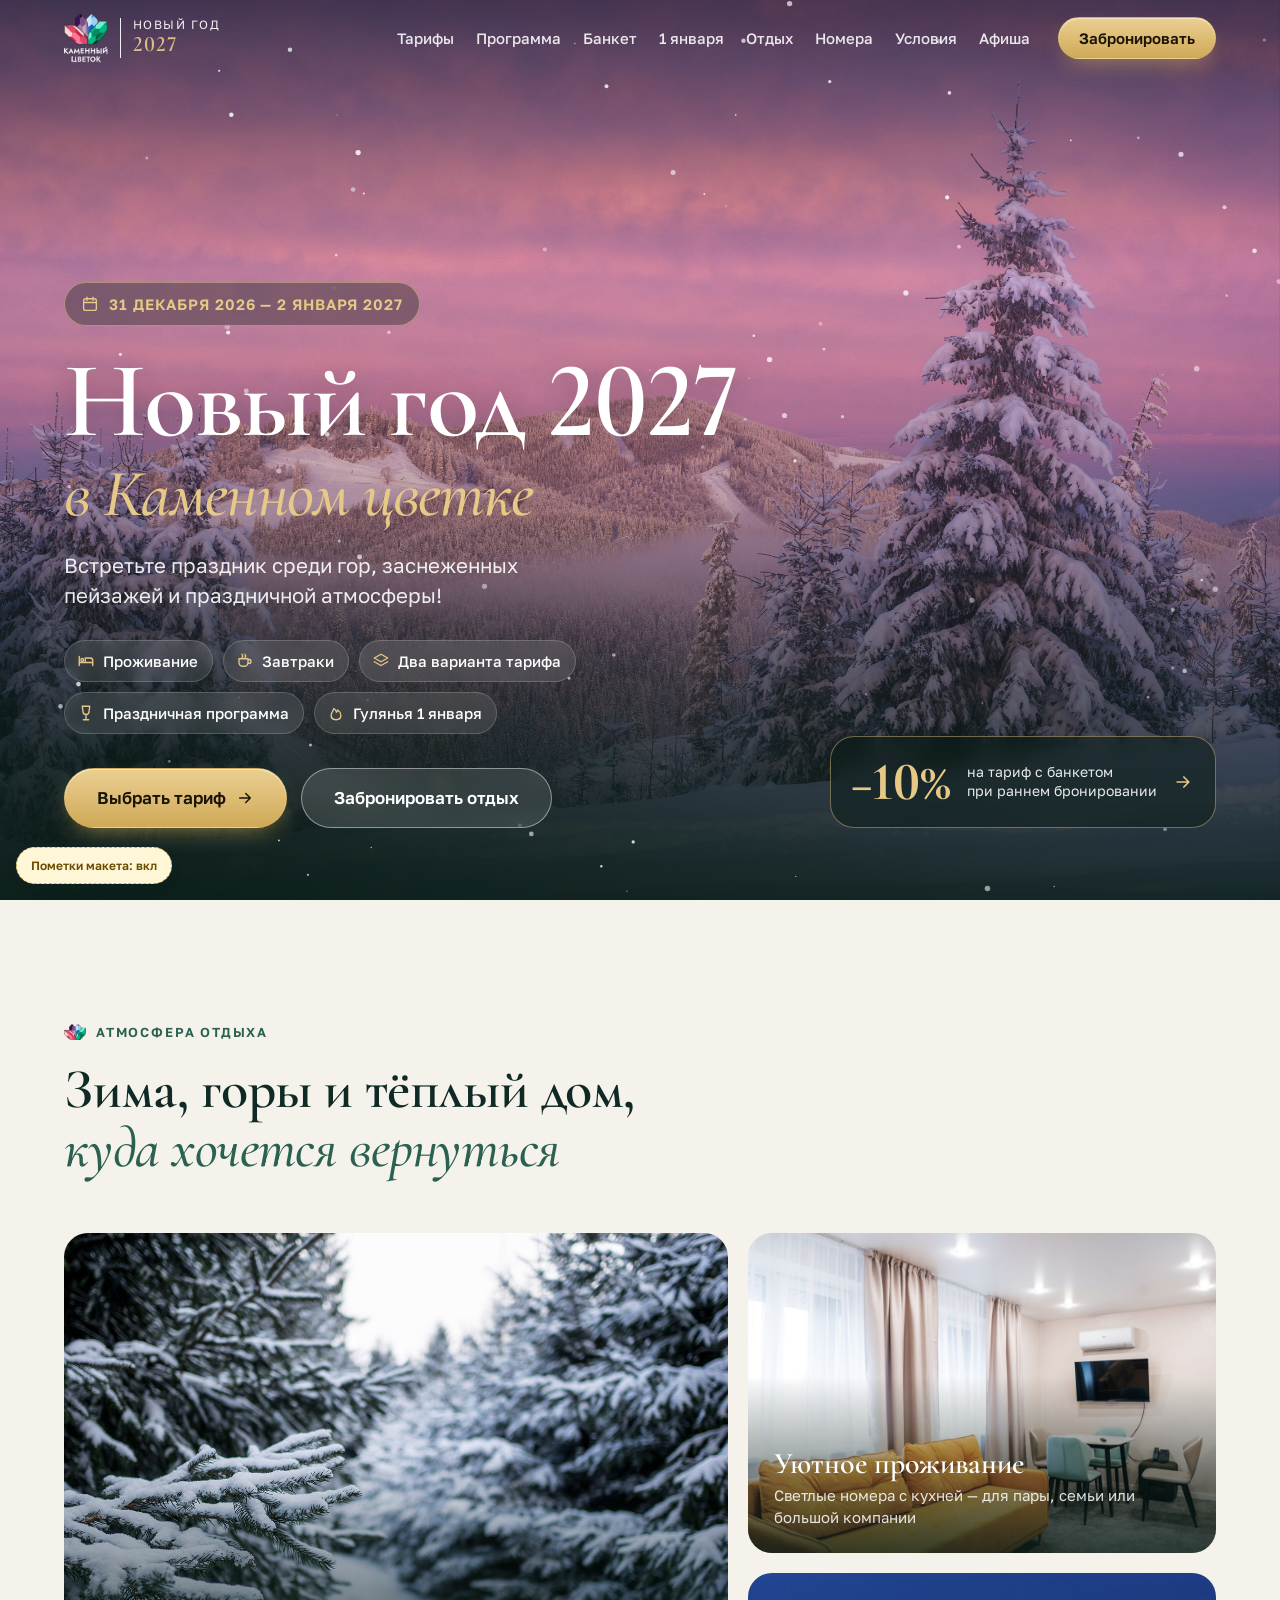
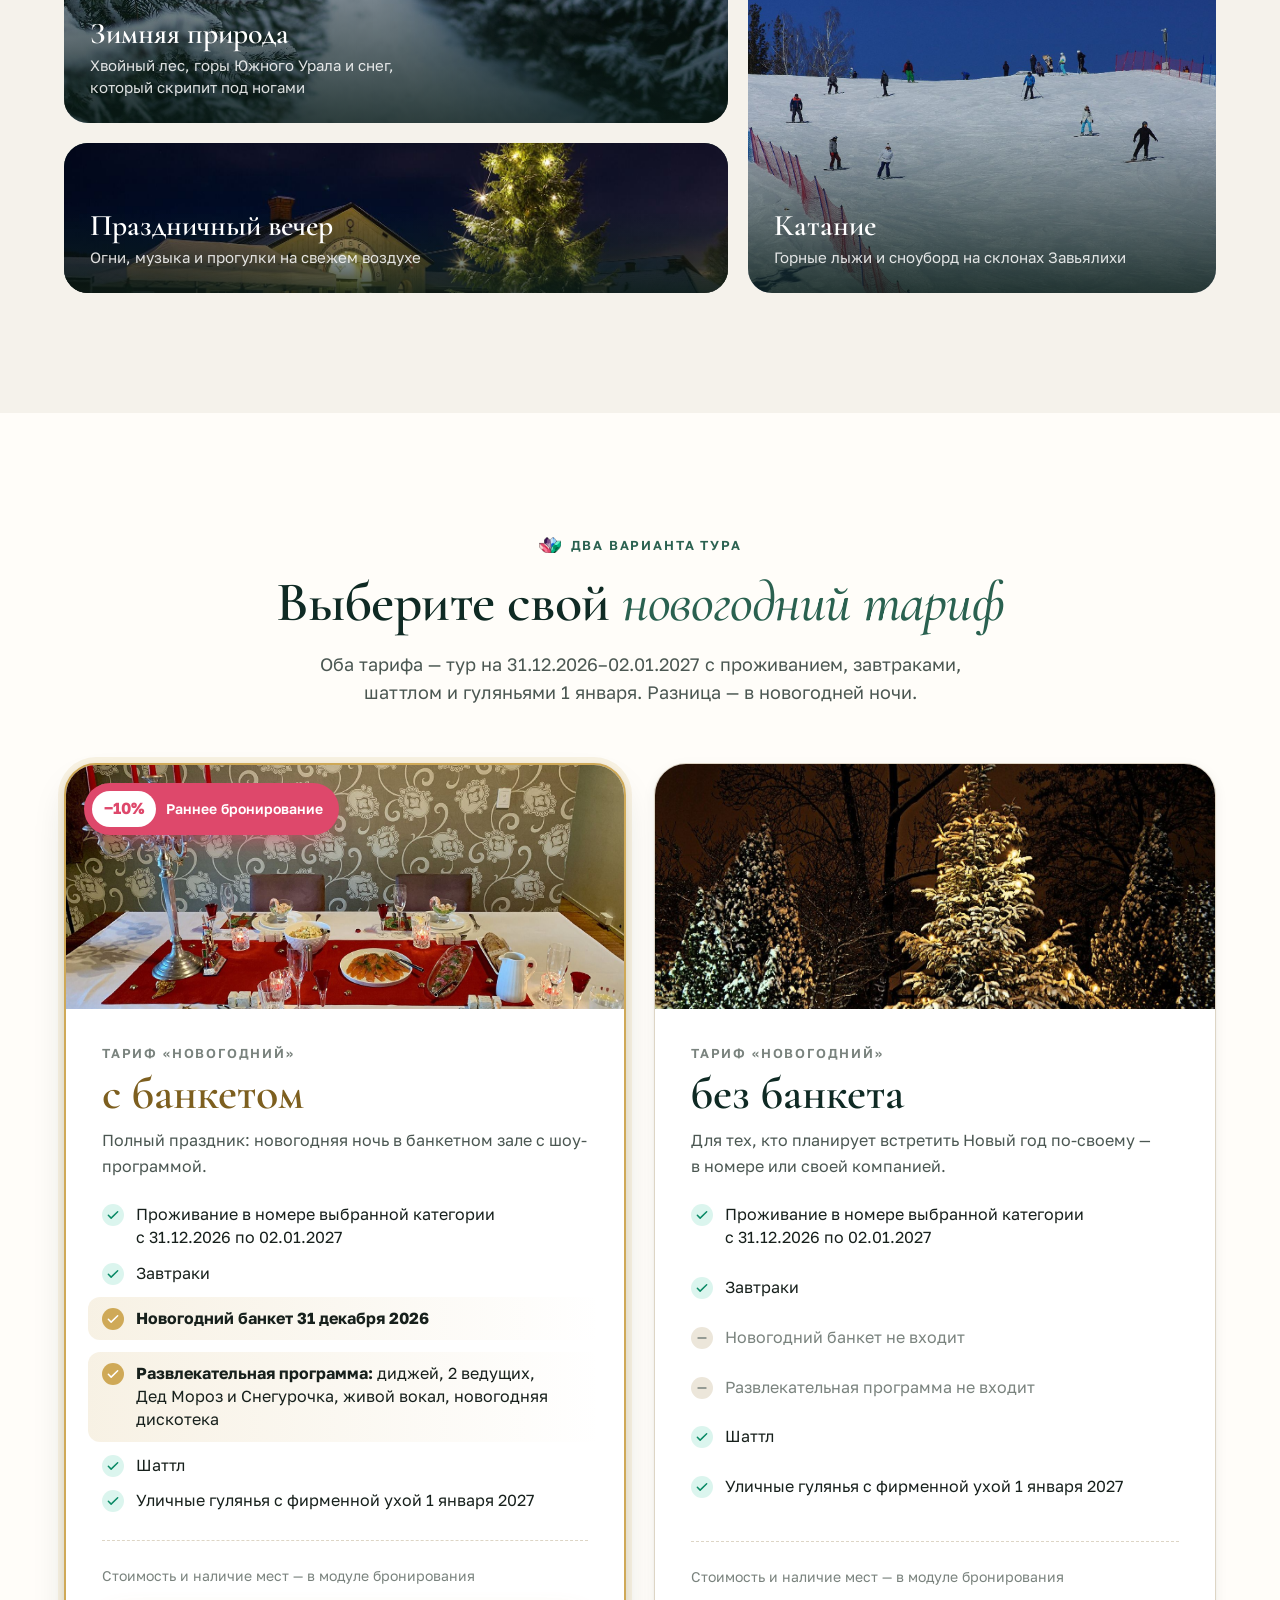
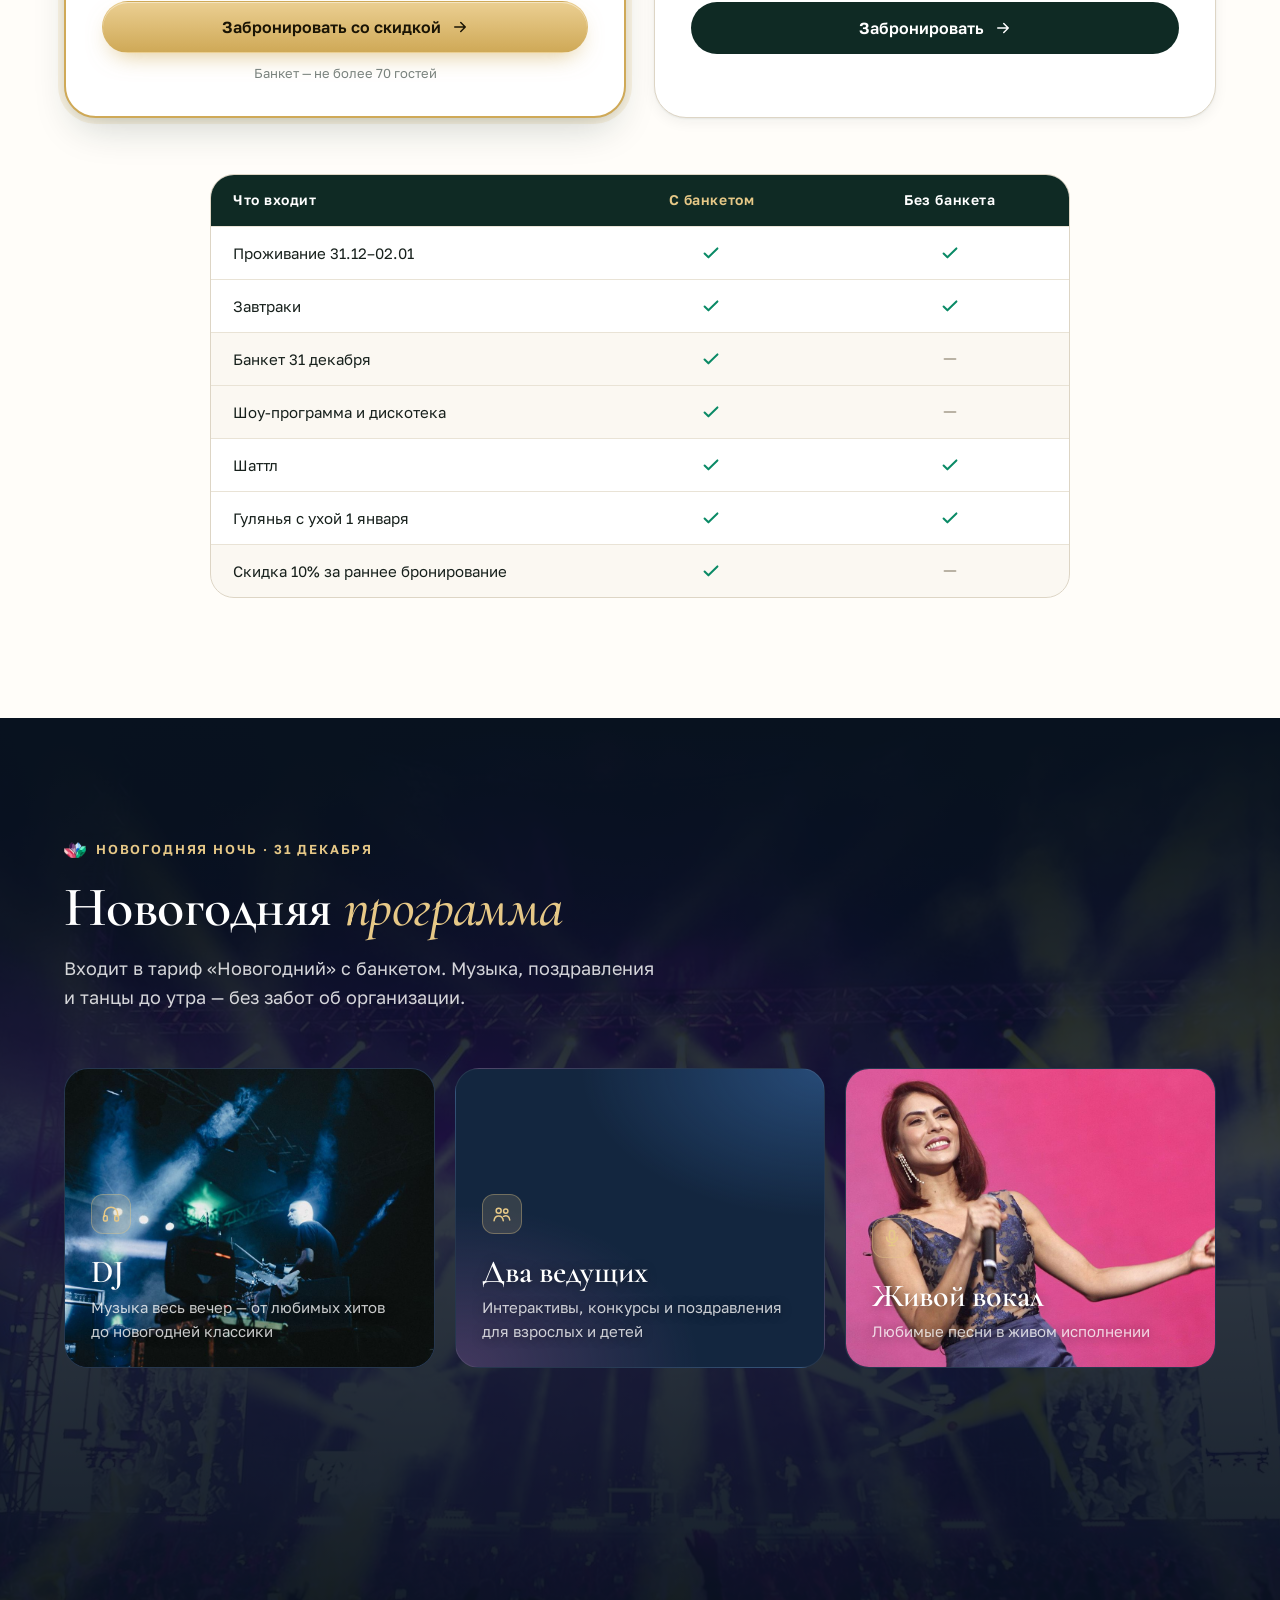
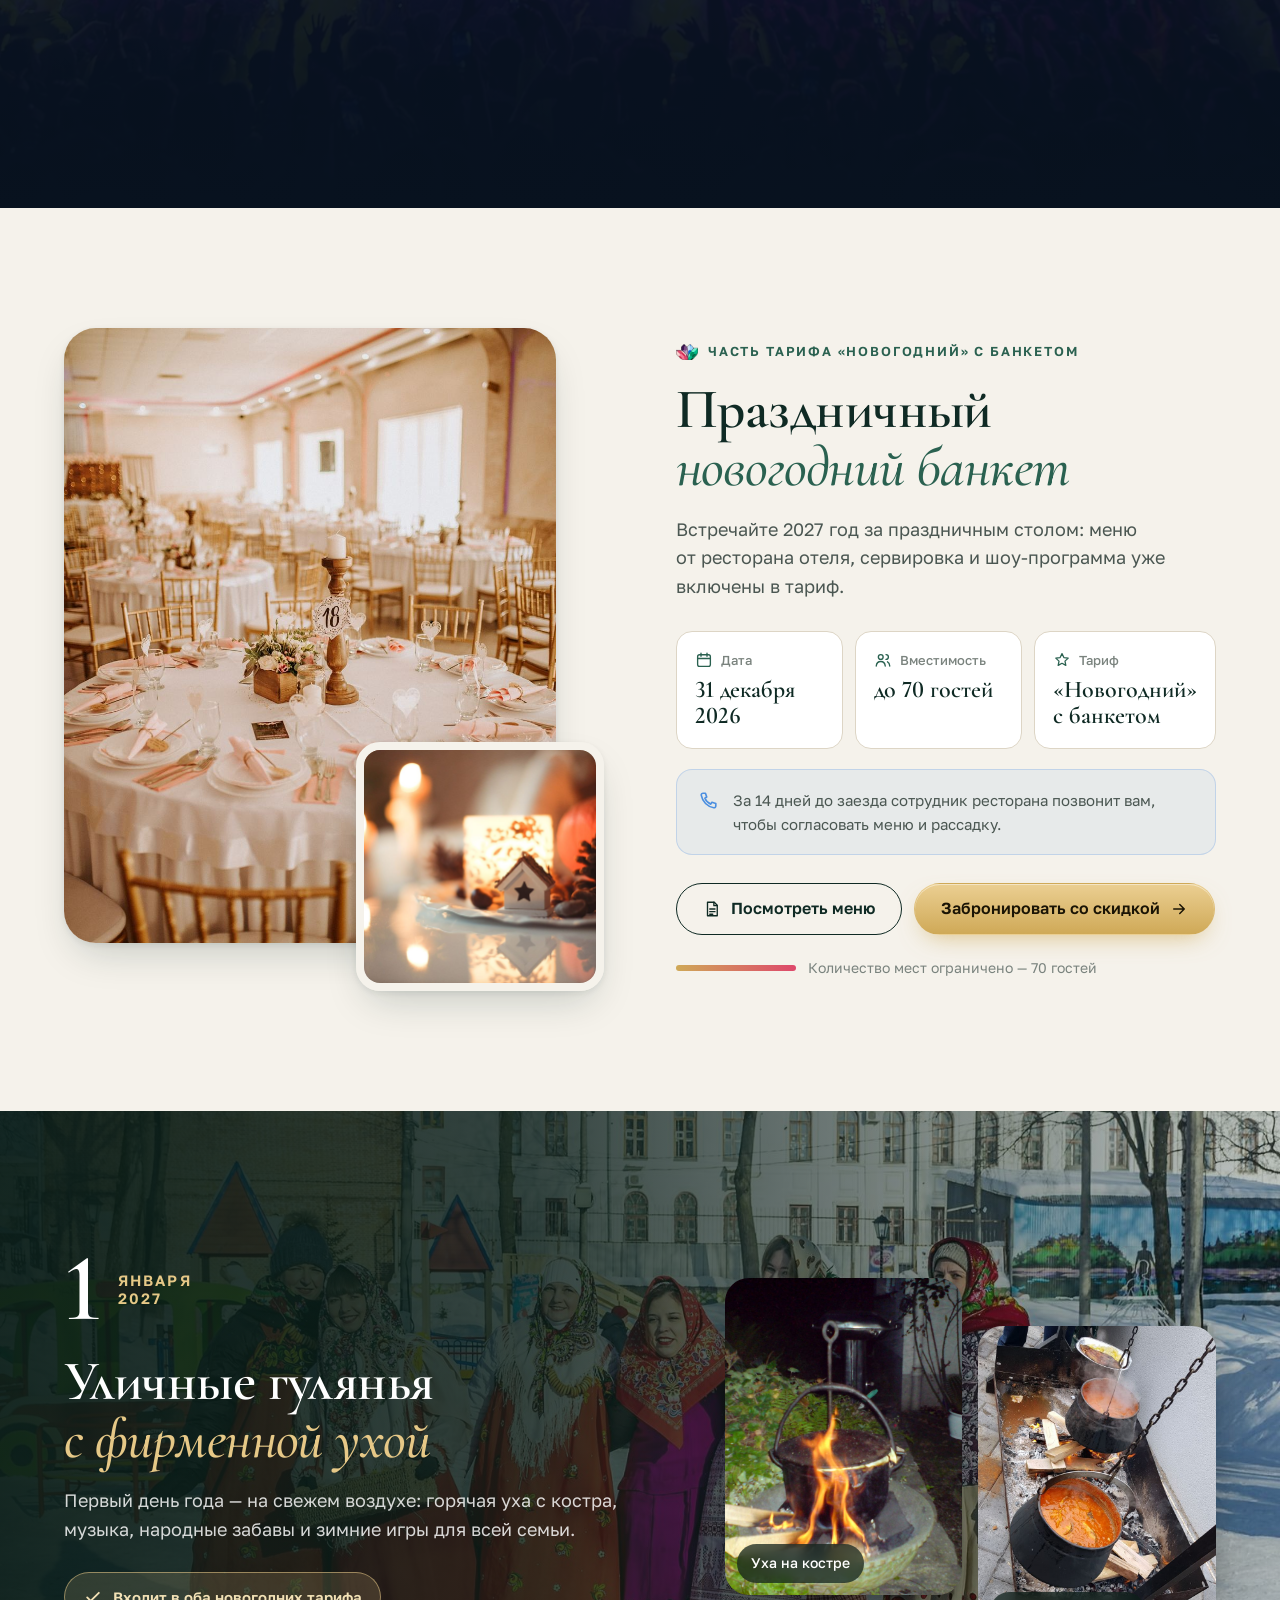
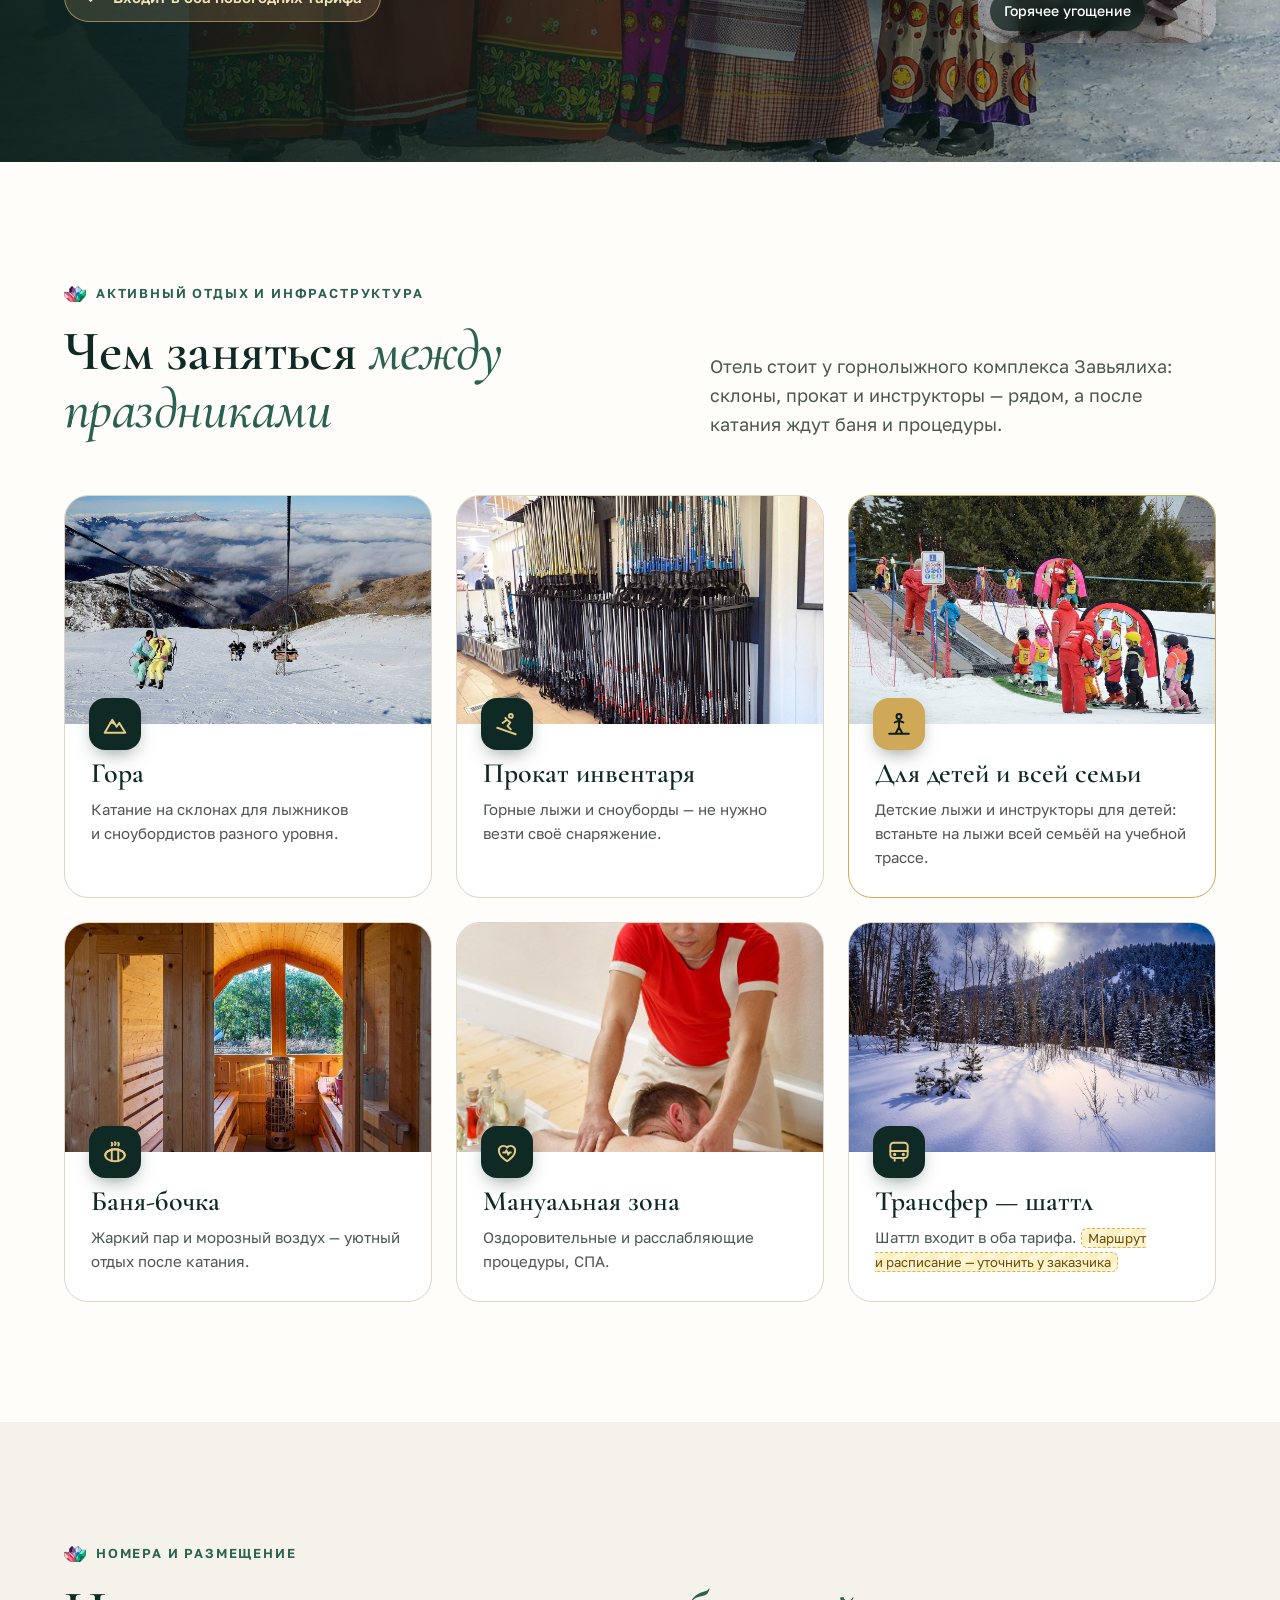
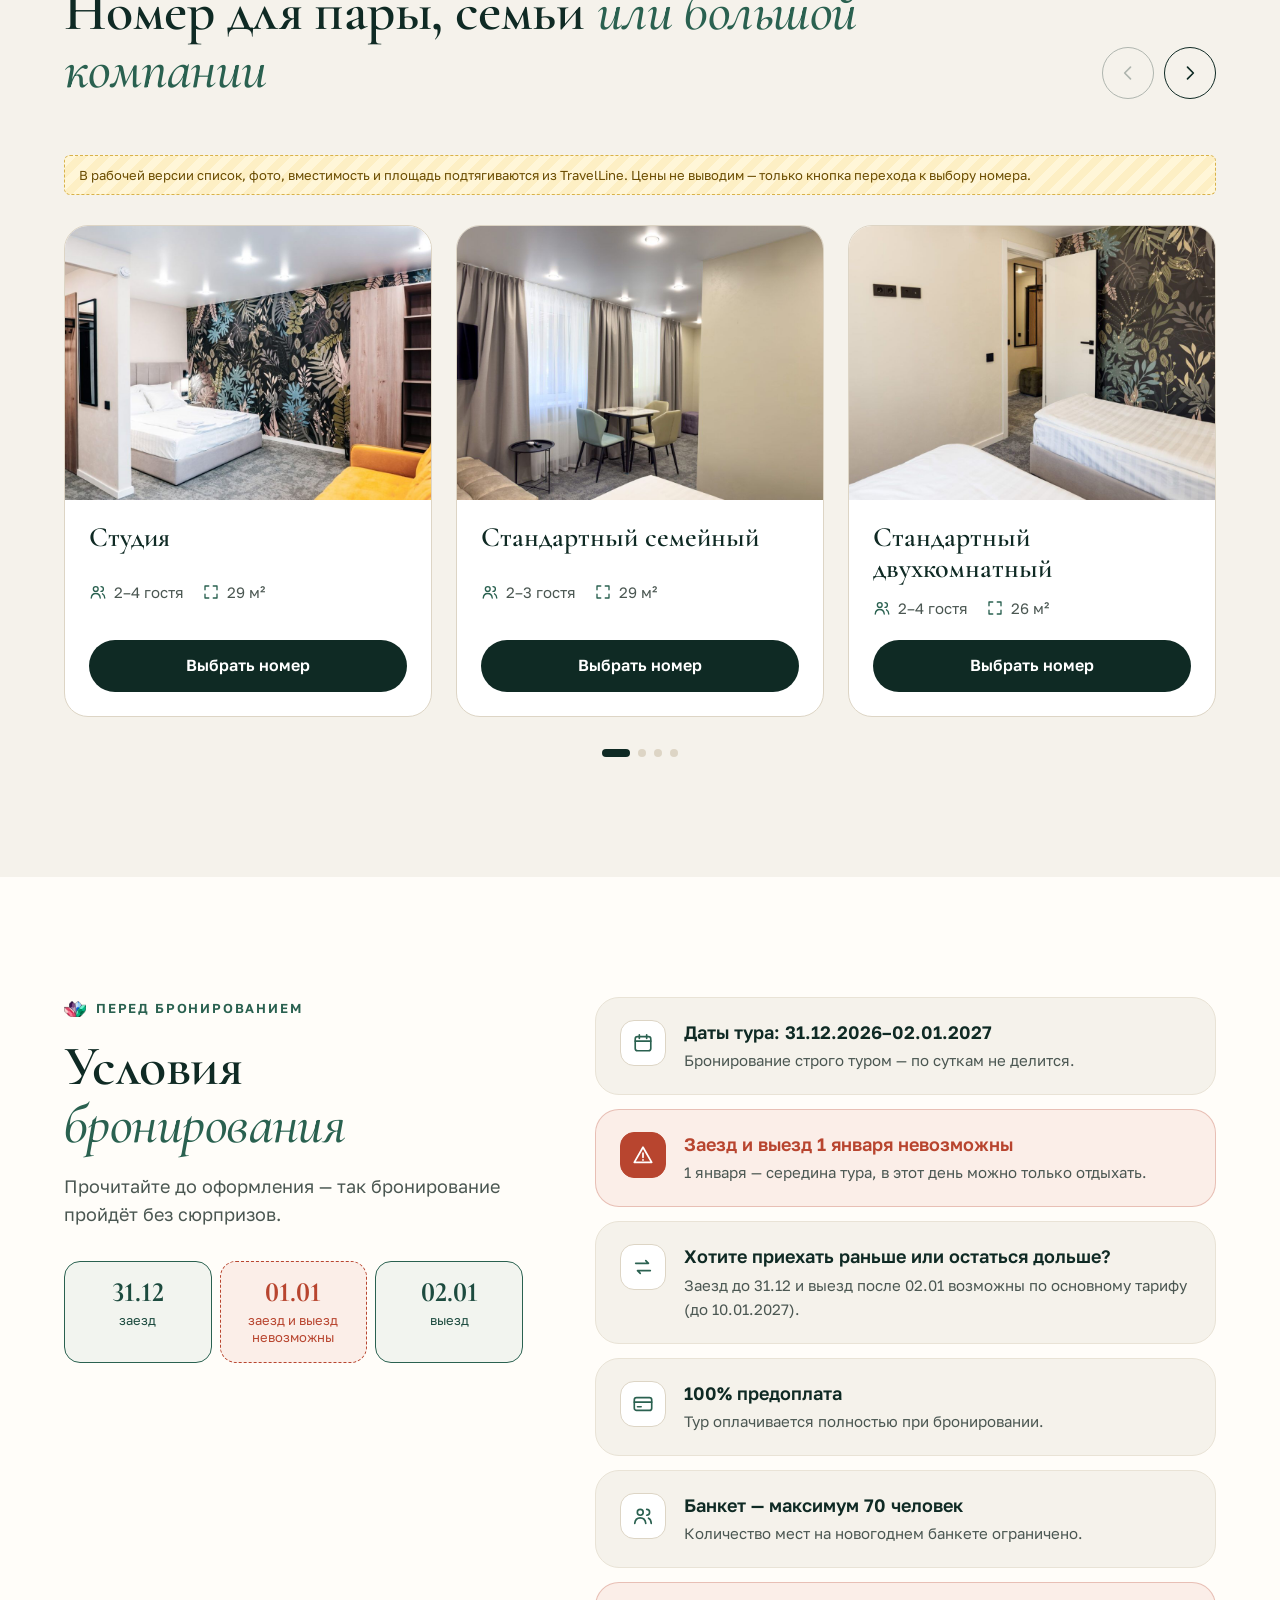
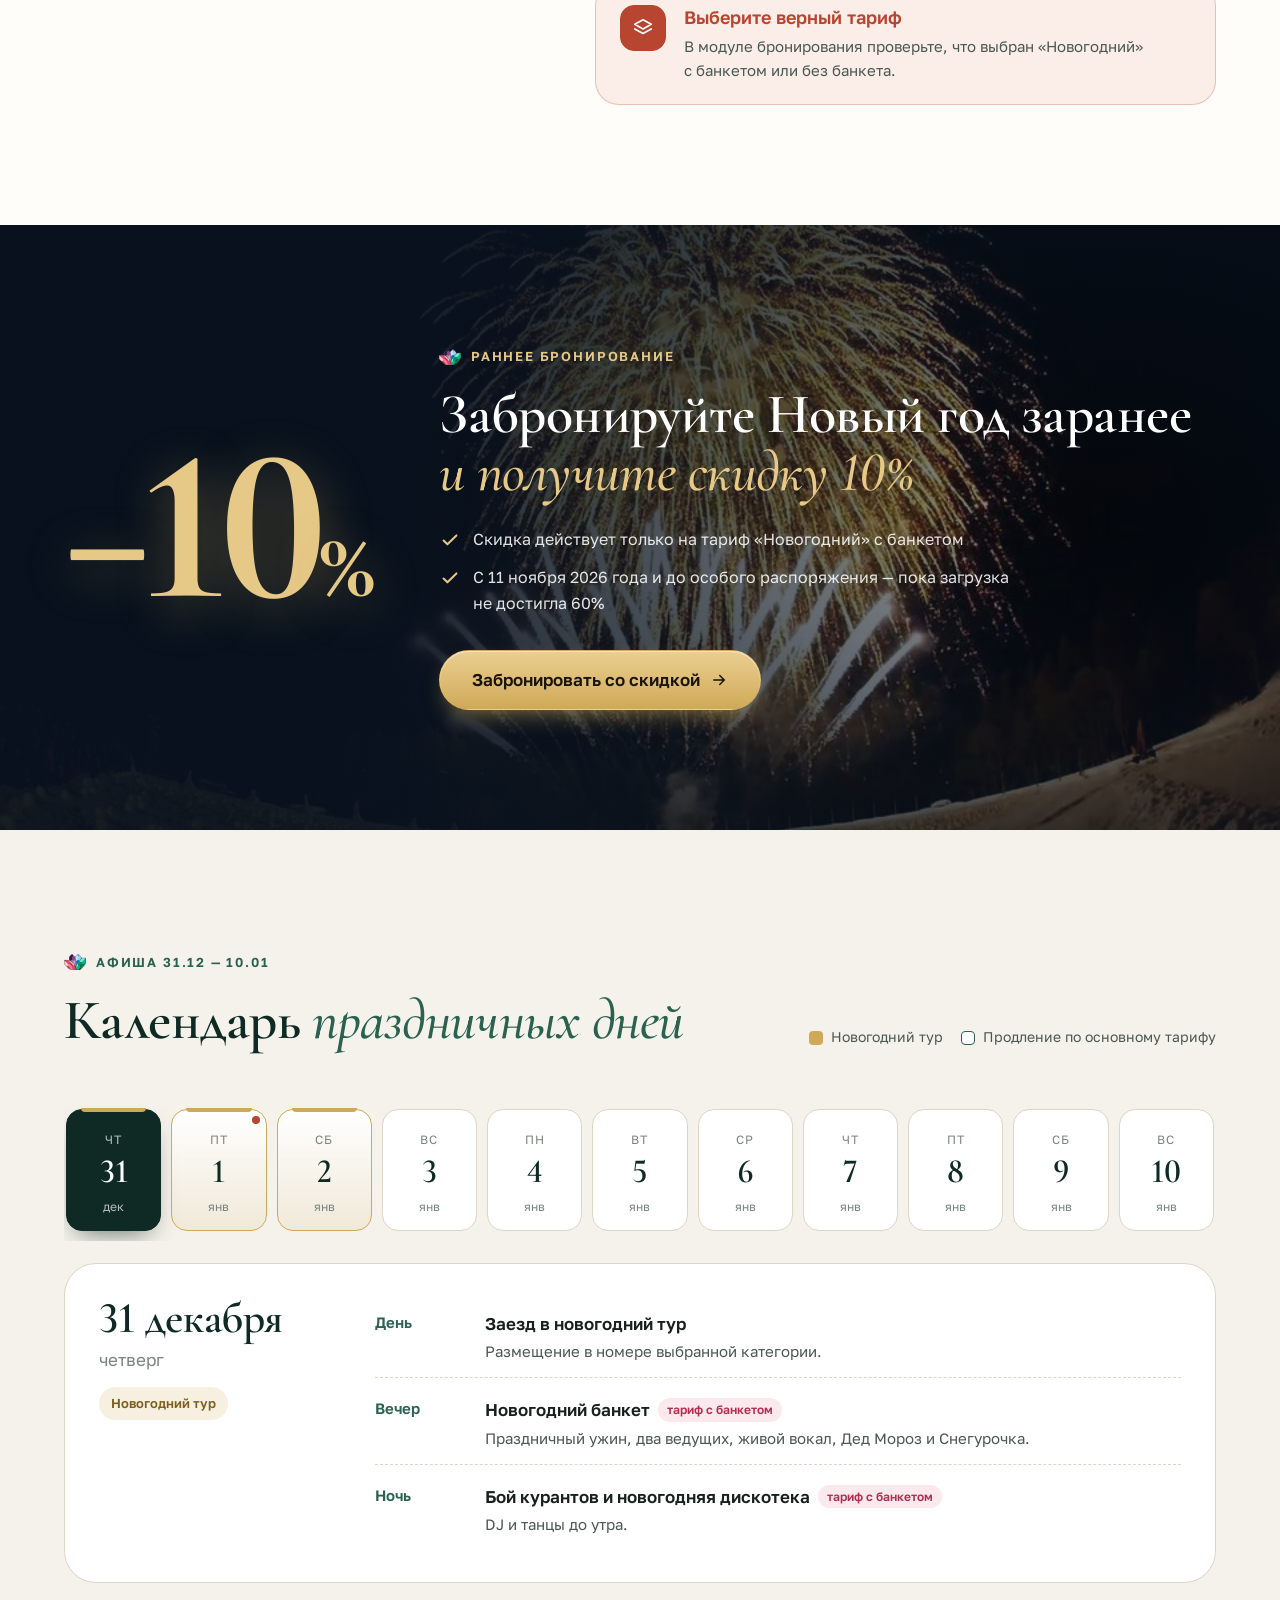
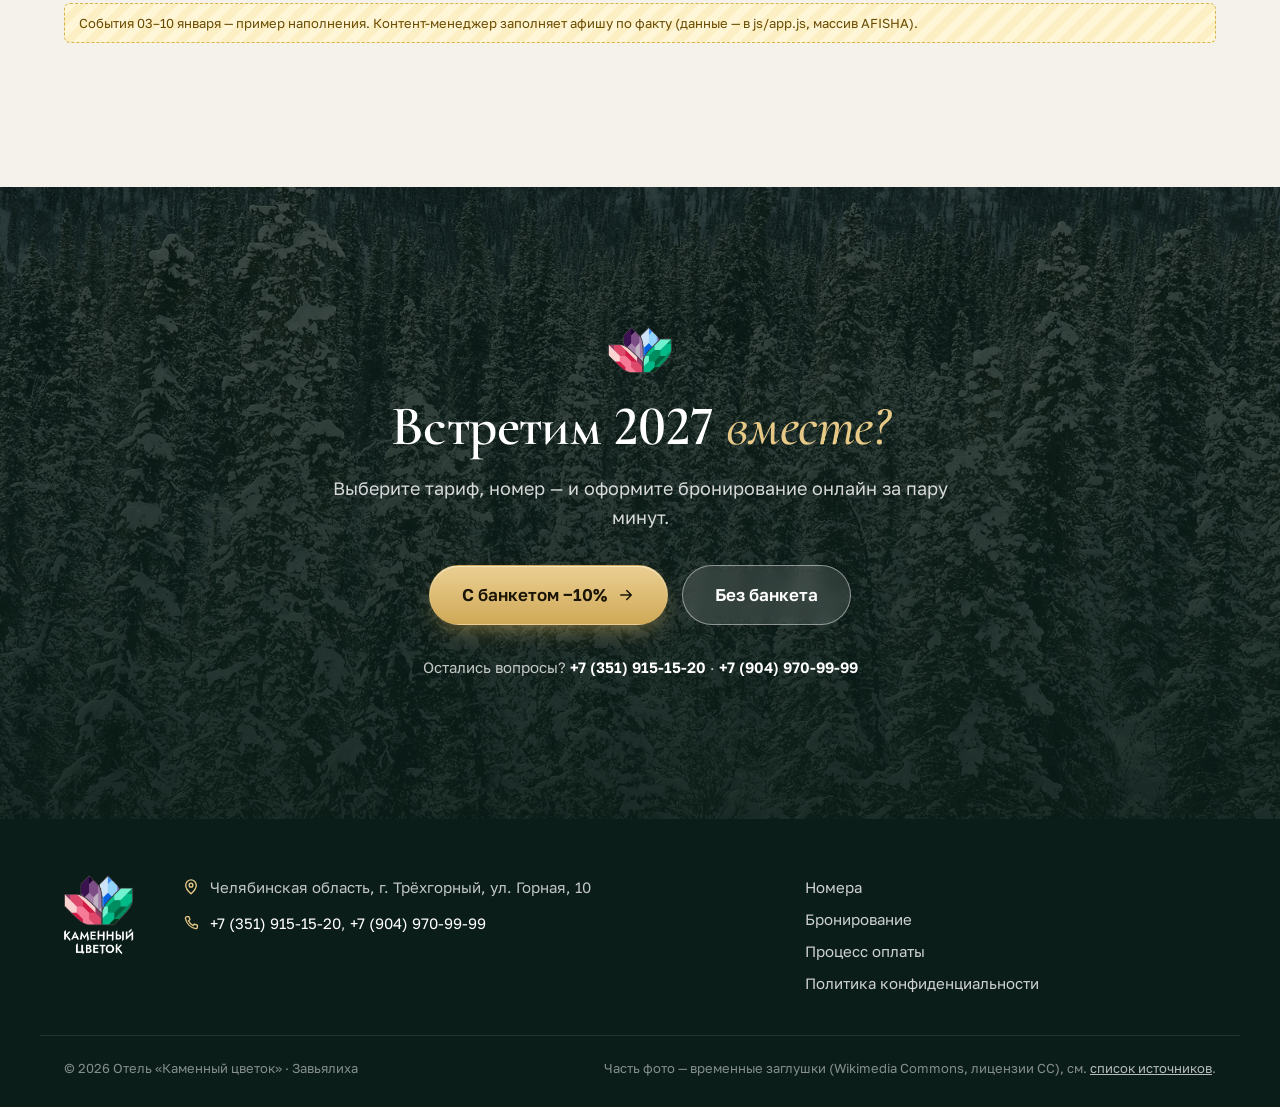
==== index.html @ 5ee983b4 "Макет промостраницы «Новый год 2027» — Каменный цветок Co-Authored-By: Claude Opus 5.5 <noreply@anth" ====
<!doctype html>
<html lang="ru">
<head>
<meta charset="utf-8">
<meta name="viewport" content="width=device-width, initial-scale=1, viewport-fit=cover">
<title>Новый год 2027 в «Каменном цветке» — новогодний тур 31.12–02.01 · Завьялиха</title>
<meta name="description" content="Новогодний тур 31 декабря 2026 — 2 января 2027 в отеле «Каменный цветок» у Завьялихи: проживание, завтраки, банкет с программой, гулянья с фирменной ухой 1 января. Скидка 10% при раннем бронировании.">
<meta property="og:title" content="Новый год 2027 в Каменном цветке">
<meta property="og:description" content="Встретьте праздник среди гор, заснеженных пейзажей и праздничной атмосферы.">
<meta property="og:image" content="img/stock/hero-winter.jpg">
<meta name="theme-color" content="#0F2A24">
<link rel="icon" href="img/mark-color.png">
<link rel="preconnect" href="https://fonts.googleapis.com">
<link rel="preconnect" href="https://fonts.gstatic.com" crossorigin>
<link href="https://fonts.googleapis.com/css2?family=Cormorant+Garamond:ital,wght@0,500;0,600;0,700;1,500;1,600&family=Golos+Text:wght@400;500;600;700&display=swap" rel="stylesheet">
<link rel="preload" as="image" href="img/stock/hero-winter.jpg">
<link rel="stylesheet" href="css/styles.css">
</head>
<body>

<!-- SVG-иконки -->
<svg width="0" height="0" style="position:absolute" aria-hidden="true">
  <defs>
    <symbol id="i-check" viewBox="0 0 24 24"><path d="M5 12.5l4.2 4.2L19 7" fill="none" stroke="currentColor" stroke-width="2.2" stroke-linecap="round" stroke-linejoin="round"/></symbol>
    <symbol id="i-minus" viewBox="0 0 24 24"><path d="M6 12h12" fill="none" stroke="currentColor" stroke-width="2" stroke-linecap="round"/></symbol>
    <symbol id="i-arrow" viewBox="0 0 24 24"><path d="M5 12h14M13 6l6 6-6 6" fill="none" stroke="currentColor" stroke-width="2" stroke-linecap="round" stroke-linejoin="round"/></symbol>
    <symbol id="i-left" viewBox="0 0 24 24"><path d="M15 5l-7 7 7 7" fill="none" stroke="currentColor" stroke-width="2" stroke-linecap="round" stroke-linejoin="round"/></symbol>
    <symbol id="i-right" viewBox="0 0 24 24"><path d="M9 5l7 7-7 7" fill="none" stroke="currentColor" stroke-width="2" stroke-linecap="round" stroke-linejoin="round"/></symbol>
    <symbol id="i-cal" viewBox="0 0 24 24"><g fill="none" stroke="currentColor" stroke-width="1.8" stroke-linecap="round"><rect x="3.5" y="5" width="17" height="15.5" rx="2.5"/><path d="M3.5 10h17M8 3v4M16 3v4"/></g></symbol>
    <symbol id="i-bed" viewBox="0 0 24 24"><g fill="none" stroke="currentColor" stroke-width="1.8" stroke-linecap="round" stroke-linejoin="round"><path d="M3 18V6M3 14h18v4M21 14v-2.5A3.5 3.5 0 0 0 17.5 8H11v6"/><circle cx="7" cy="10.5" r="1.8"/></g></symbol>
    <symbol id="i-cup" viewBox="0 0 24 24"><g fill="none" stroke="currentColor" stroke-width="1.8" stroke-linecap="round" stroke-linejoin="round"><path d="M4 9h12v5a5 5 0 0 1-5 5H9a5 5 0 0 1-5-5V9zM16 10h1.5a2.5 2.5 0 0 1 0 5H16M8 3c0 1.2 1 1.2 1 2.4S8 6.6 8 7.8M12 3c0 1.2 1 1.2 1 2.4s-1 1.2-1 2.4"/></g></symbol>
    <symbol id="i-glass" viewBox="0 0 24 24"><g fill="none" stroke="currentColor" stroke-width="1.8" stroke-linecap="round" stroke-linejoin="round"><path d="M7 3h10l-1 7a4 4 0 0 1-8 0L7 3zM12 14v7M8.5 21h7"/></g></symbol>
    <symbol id="i-star" viewBox="0 0 24 24"><path d="M12 3.5l2.5 5.3 5.8.7-4.3 4 1.1 5.7L12 16.4l-5.1 2.8L8 13.5l-4.3-4 5.8-.7z" fill="none" stroke="currentColor" stroke-width="1.7" stroke-linejoin="round"/></symbol>
    <symbol id="i-bus" viewBox="0 0 24 24"><g fill="none" stroke="currentColor" stroke-width="1.8" stroke-linecap="round" stroke-linejoin="round"><rect x="4" y="3.5" width="16" height="14" rx="3"/><path d="M4 11h16M8 17.5V20M16 17.5V20"/><circle cx="8" cy="14.3" r=".6" fill="currentColor"/><circle cx="16" cy="14.3" r=".6" fill="currentColor"/></g></symbol>
    <symbol id="i-fire" viewBox="0 0 24 24"><g fill="none" stroke="currentColor" stroke-width="1.8" stroke-linecap="round" stroke-linejoin="round"><path d="M12 21c-3.9 0-6.5-2.6-6.5-6 0-3.6 3-5.6 3.5-9 2.3 1.3 3.4 3.4 3.5 5 1-.6 1.7-1.7 1.8-3 2.4 1.8 4.2 4.3 4.2 7 0 3.4-2.6 6-6.5 6z"/></g></symbol>
    <symbol id="i-headphones" viewBox="0 0 24 24"><g fill="none" stroke="currentColor" stroke-width="1.8" stroke-linecap="round" stroke-linejoin="round"><path d="M4 15v-3a8 8 0 0 1 16 0v3"/><rect x="3" y="14" width="4.5" height="6.5" rx="1.6"/><rect x="16.5" y="14" width="4.5" height="6.5" rx="1.6"/></g></symbol>
    <symbol id="i-mic" viewBox="0 0 24 24"><g fill="none" stroke="currentColor" stroke-width="1.8" stroke-linecap="round" stroke-linejoin="round"><rect x="9" y="3" width="6" height="11" rx="3"/><path d="M5.5 11a6.5 6.5 0 0 0 13 0M12 17.5V21M8.5 21h7"/></g></symbol>
    <symbol id="i-hosts" viewBox="0 0 24 24"><g fill="none" stroke="currentColor" stroke-width="1.8" stroke-linecap="round" stroke-linejoin="round"><circle cx="8" cy="8" r="3"/><circle cx="16.5" cy="8.5" r="2.6"/><path d="M2.5 20c.5-3.6 2.7-5.5 5.5-5.5s5 1.9 5.5 5.5M14 14.8c.8-.4 1.6-.6 2.5-.6 2.4 0 4.3 1.7 4.8 5"/></g></symbol>
    <symbol id="i-gift" viewBox="0 0 24 24"><g fill="none" stroke="currentColor" stroke-width="1.8" stroke-linecap="round" stroke-linejoin="round"><rect x="3.5" y="8" width="17" height="4" rx="1"/><path d="M5 12v8.5h14V12M12 8v12.5M12 8c-1.5-3.5-5.5-4-5.5-1.5S10 8 12 8zm0 0c1.5-3.5 5.5-4 5.5-1.5S14 8 12 8z"/></g></symbol>
    <symbol id="i-disco" viewBox="0 0 24 24"><g fill="none" stroke="currentColor" stroke-width="1.6" stroke-linecap="round"><path d="M12 2v4"/><circle cx="12" cy="13" r="7"/><path d="M5 13h14M12 6c-2.2 2-3.3 4.4-3.3 7s1.1 5 3.3 7M12 6c2.2 2 3.3 4.4 3.3 7s-1.1 5-3.3 7M6.3 9h11.4M6.3 17h11.4"/></g></symbol>
    <symbol id="i-ski" viewBox="0 0 24 24"><g fill="none" stroke="currentColor" stroke-width="1.8" stroke-linecap="round" stroke-linejoin="round"><circle cx="15.5" cy="4.5" r="1.8"/><path d="M3 15.5l17 6M8 11l4-3 3 2.5-2.5 3.5 3 3M12 8l-1.5-1.5"/></g></symbol>
    <symbol id="i-sauna" viewBox="0 0 24 24"><g fill="none" stroke="currentColor" stroke-width="1.8" stroke-linecap="round" stroke-linejoin="round"><ellipse cx="12" cy="15" rx="9" ry="5.5"/><path d="M3 15c0-3 4-5.5 9-5.5s9 2.5 9 5.5M9 9.5V20.3M15 9.5V20.3M9 3.5c.8.8.8 1.7 0 2.5M12 3c.8.8.8 1.7 0 2.5M15 3.5c.8.8.8 1.7 0 2.5"/></g></symbol>
    <symbol id="i-hands" viewBox="0 0 24 24"><g fill="none" stroke="currentColor" stroke-width="1.8" stroke-linecap="round" stroke-linejoin="round"><path d="M12 20.5s-7.5-4.4-7.5-10A4.2 4.2 0 0 1 12 8a4.2 4.2 0 0 1 7.5 2.5c0 5.6-7.5 10-7.5 10z"/><path d="M8.5 12.5h2l1-2 1.6 4 1-2h1.4"/></g></symbol>
    <symbol id="i-mountain" viewBox="0 0 24 24"><g fill="none" stroke="currentColor" stroke-width="1.8" stroke-linecap="round" stroke-linejoin="round"><path d="M2.5 20l7-12 4 6.5 2.5-3.5 5.5 9z"/><path d="M7.5 11.4l2-.9 1.7 1.2"/></g></symbol>
    <symbol id="i-child" viewBox="0 0 24 24"><g fill="none" stroke="currentColor" stroke-width="1.8" stroke-linecap="round" stroke-linejoin="round"><circle cx="12" cy="5" r="2.3"/><path d="M8 10.5l4-1.5 4 1.5M12 9v6l-3 5.5M12 15l3 5.5M3 21h18"/></g></symbol>
    <symbol id="i-users" viewBox="0 0 24 24"><g fill="none" stroke="currentColor" stroke-width="1.8" stroke-linecap="round" stroke-linejoin="round"><circle cx="9" cy="8" r="3.2"/><path d="M3 20c.4-3.7 2.8-6 6-6s5.6 2.3 6 6M16 4.8a3.2 3.2 0 0 1 0 6.4M18 14.4c1.8.8 2.8 2.8 3 5.6"/></g></symbol>
    <symbol id="i-area" viewBox="0 0 24 24"><g fill="none" stroke="currentColor" stroke-width="1.8" stroke-linecap="round" stroke-linejoin="round"><path d="M4 9V4h5M20 9V4h-5M4 15v5h5M20 15v5h-5"/></g></symbol>
    <symbol id="i-alert" viewBox="0 0 24 24"><g fill="none" stroke="currentColor" stroke-width="1.9" stroke-linecap="round" stroke-linejoin="round"><path d="M12 3.5l9.5 16.5h-19z"/><path d="M12 10v4.5M12 17.3v.2"/></g></symbol>
    <symbol id="i-card" viewBox="0 0 24 24"><g fill="none" stroke="currentColor" stroke-width="1.8" stroke-linecap="round"><rect x="2.5" y="5" width="19" height="14" rx="2.5"/><path d="M2.5 10h19M6 15h4"/></g></symbol>
    <symbol id="i-layers" viewBox="0 0 24 24"><g fill="none" stroke="currentColor" stroke-width="1.8" stroke-linecap="round" stroke-linejoin="round"><path d="M12 3l9 5-9 5-9-5z"/><path d="M3 13l9 5 9-5"/></g></symbol>
    <symbol id="i-swap" viewBox="0 0 24 24"><g fill="none" stroke="currentColor" stroke-width="1.8" stroke-linecap="round" stroke-linejoin="round"><path d="M4 8h14l-3-3M20 16H6l3 3"/></g></symbol>
    <symbol id="i-menu" viewBox="0 0 24 24"><path d="M4 7h16M4 12h16M4 17h16" fill="none" stroke="currentColor" stroke-width="2" stroke-linecap="round"/></symbol>
    <symbol id="i-close" viewBox="0 0 24 24"><path d="M6 6l12 12M18 6L6 18" fill="none" stroke="currentColor" stroke-width="2" stroke-linecap="round"/></symbol>
    <symbol id="i-phone" viewBox="0 0 24 24"><path d="M6.6 3.5h2.6l1.4 4.2-2 1.3a12 12 0 0 0 6.4 6.4l1.3-2 4.2 1.4v2.6a2 2 0 0 1-2.2 2A17 17 0 0 1 4.6 5.7a2 2 0 0 1 2-2.2z" fill="none" stroke="currentColor" stroke-width="1.8" stroke-linejoin="round"/></symbol>
    <symbol id="i-pin" viewBox="0 0 24 24"><g fill="none" stroke="currentColor" stroke-width="1.8"><path d="M12 21s-7-6.2-7-11.5a7 7 0 0 1 14 0C19 14.8 12 21 12 21z"/><circle cx="12" cy="9.5" r="2.5"/></g></symbol>
    <symbol id="i-menu-doc" viewBox="0 0 24 24"><g fill="none" stroke="currentColor" stroke-width="1.8" stroke-linecap="round" stroke-linejoin="round"><path d="M6 3h9l4 4v14H6z"/><path d="M14.5 3v4.5H19M9 12h7M9 15.5h7M9 19h4"/></g></symbol>
    <symbol id="i-snow" viewBox="0 0 24 24"><g fill="none" stroke="currentColor" stroke-width="1.6" stroke-linecap="round"><path d="M12 2.5v19M3.8 7.2l16.4 9.6M3.8 16.8l16.4-9.6M9.5 4l2.5 2.3L14.5 4M9.5 20l2.5-2.3 2.5 2.3M4 10.4l3.2.9-.8 3.3M20 13.6l-3.2-.9.8-3.3M4 13.6l3.2-.9-.8-3.3M20 10.4l-3.2.9.8 3.3"/></g></symbol>
  </defs>
</svg>

<a class="skip" href="#tariffs">Перейти к тарифам</a>

<!-- ============ ШАПКА ============ -->
<header class="hdr" id="hdr">
  <div class="wrap hdr__in">
    <a class="hdr__logo" href="https://kamenniy-cvetok.ru/" aria-label="Каменный цветок — на главную">
      <img class="hdr__logo-light" src="img/logo-light.png" alt="Каменный цветок" width="44" height="50">
      <img class="hdr__logo-dark" src="img/logo-color.png" alt="" width="44" height="50" aria-hidden="true">
      <span class="hdr__brand">Новый год<br><b>2027</b></span>
    </a>
    <nav class="hdr__nav" id="nav" aria-label="Разделы страницы">
      <a href="#tariffs">Тарифы</a>
      <a href="#program">Программа</a>
      <a href="#banquet">Банкет</a>
      <a href="#jan1">1 января</a>
      <a href="#active">Отдых</a>
      <a href="#rooms">Номера</a>
      <a href="#terms">Условия</a>
      <a href="#afisha">Афиша</a>
      <a class="hdr__nav-phone" href="tel:+73519151520"><svg><use href="#i-phone"/></svg>+7 (351) 915-15-20</a>
    </nav>
    <a class="hdr__phone" href="tel:+73519151520"><svg><use href="#i-phone"/></svg><span>+7 (351) 915-15-20</span></a>
    <a class="btn btn--gold btn--sm hdr__cta" data-book="any" data-goal="ny_book_header" href="https://kamenniy-cvetok.ru/booking/">Забронировать</a>
    <button class="hdr__burger" id="burger" aria-label="Открыть меню" aria-expanded="false" aria-controls="nav"><svg><use href="#i-menu"/></svg></button>
  </div>
</header>

<main>

<!-- ============ 4.1 HERO ============ -->
<section class="hero" id="top">
  <div class="hero__bg" aria-hidden="true">
    <img src="img/stock/hero-winter.jpg" alt="" fetchpriority="high">
  </div>
  <canvas class="hero__snow" id="snow" aria-hidden="true"></canvas>
  <div class="wrap hero__in">
    <p class="hero__dates"><svg><use href="#i-cal"/></svg>31 декабря 2026 — 2 января 2027</p>
    <h1 class="hero__title">Новый год 2027<span>в Каменном цветке</span></h1>
    <p class="hero__lead">Встретьте праздник среди гор, заснеженных пейзажей и праздничной атмосферы!</p>
    <ul class="hero__chips">
      <li><svg><use href="#i-bed"/></svg>Проживание</li>
      <li><svg><use href="#i-cup"/></svg>Завтраки</li>
      <li><svg><use href="#i-layers"/></svg>Два варианта тарифа</li>
      <li><svg><use href="#i-glass"/></svg>Праздничная программа</li>
      <li><svg><use href="#i-fire"/></svg>Гулянья 1 января</li>
    </ul>
    <div class="hero__actions">
      <a class="btn btn--gold btn--lg" href="#tariffs" data-goal="ny_hero_choose">Выбрать тариф<svg><use href="#i-arrow"/></svg></a>
      <a class="btn btn--glass btn--lg" data-book="any" data-goal="ny_book_hero" href="https://kamenniy-cvetok.ru/booking/">Забронировать отдых</a>
    </div>
    <a class="hero__promo" href="#early">
      <b>−10%</b><span>на тариф с банкетом<br>при раннем бронировании</span><svg><use href="#i-arrow"/></svg>
    </a>
  </div>
</section>

<!-- ============ 4.2 АТМОСФЕРА ============ -->
<section class="sec sec--snow" id="mood">
  <div class="wrap">
    <div class="sec__head">
      <p class="eyebrow"><img src="img/mark-color.png" alt="" width="22" height="16">Атмосфера отдыха</p>
      <h2 class="h2">Зима, горы и&nbsp;тёплый дом,<br><em>куда хочется вернуться</em></h2>
    </div>
    <div class="mood">
      <figure class="mood__item mood__item--a reveal">
        <img src="img/stock/nature-path.jpg" alt="Заснеженные ели вдоль лесной тропы" loading="lazy">
        <figcaption><b>Зимняя природа</b>Хвойный лес, горы Южного Урала и&nbsp;снег, который скрипит под ногами</figcaption>
      </figure>
      <figure class="mood__item mood__item--b reveal">
        <img src="img/cozy-room.jpg" alt="Гостиная в номере отеля «Каменный цветок»" loading="lazy">
        <figcaption><b>Уютное проживание</b>Светлые номера с&nbsp;кухней — для пары, семьи или большой компании</figcaption>
      </figure>
      <figure class="mood__item mood__item--c reveal">
        <img src="img/stock/ski-slope.jpg" alt="Горнолыжный склон с катающимися" loading="lazy">
        <figcaption><b>Катание</b>Горные лыжи и&nbsp;сноуборд на склонах Завьялихи</figcaption>
      </figure>
      <figure class="mood__item mood__item--d reveal">
        <img src="img/stock/evening-tree.jpg" alt="Новогодняя ель в огнях зимним вечером" loading="lazy">
        <figcaption><b>Праздничный вечер</b>Огни, музыка и&nbsp;прогулки на свежем воздухе</figcaption>
      </figure>
    </div>
  </div>
</section>

<!-- ============ 4.3 ТАРИФЫ ============ -->
<section class="sec sec--paper" id="tariffs">
  <div class="wrap">
    <div class="sec__head sec__head--center">
      <p class="eyebrow"><img src="img/mark-color.png" alt="" width="22" height="16">Два варианта тура</p>
      <h2 class="h2">Выберите свой <em>новогодний тариф</em></h2>
      <p class="sec__lead">Оба тарифа — тур на 31.12.2026–02.01.2027 с&nbsp;проживанием, завтраками, шаттлом и&nbsp;гуляньями 1&nbsp;января. Разница — в&nbsp;новогодней ночи.</p>
    </div>

    <div class="tariffs">
      <!-- Тариф 1 -->
      <article class="tariff tariff--main reveal">
        <div class="tariff__media">
          <img src="img/stock/banquet-table.jpg" alt="Праздничный новогодний стол" loading="lazy">
          <span class="tariff__badge"><b>−10%</b>Раннее бронирование</span>
        </div>
        <div class="tariff__body">
          <p class="tariff__kicker">Тариф «Новогодний»</p>
          <h3 class="tariff__name">с банкетом</h3>
          <p class="tariff__desc">Полный праздник: новогодняя ночь в&nbsp;банкетном зале с&nbsp;шоу-программой.</p>
          <ul class="tariff__list">
            <li><svg><use href="#i-check"/></svg>Проживание в&nbsp;номере выбранной категории с&nbsp;31.12.2026 по&nbsp;02.01.2027</li>
            <li><svg><use href="#i-check"/></svg>Завтраки</li>
            <li class="is-extra"><svg><use href="#i-check"/></svg><span><b>Новогодний банкет 31&nbsp;декабря 2026</b></span></li>
            <li class="is-extra"><svg><use href="#i-check"/></svg><span><b>Развлекательная программа:</b> диджей, 2&nbsp;ведущих, Дед&nbsp;Мороз и&nbsp;Снегурочка, живой вокал, новогодняя дискотека</span></li>
            <li><svg><use href="#i-check"/></svg>Шаттл</li>
            <li><svg><use href="#i-check"/></svg>Уличные гулянья с&nbsp;фирменной ухой 1&nbsp;января 2027</li>
          </ul>
          <div class="tariff__foot">
            <p class="tariff__price">Стоимость и&nbsp;наличие мест — в&nbsp;модуле бронирования</p>
            <a class="btn btn--gold btn--block" data-book="banquet" data-goal="ny_book_tariff_banquet" href="https://kamenniy-cvetok.ru/booking/">Забронировать со скидкой<svg><use href="#i-arrow"/></svg></a>
            <p class="tariff__note">Банкет — не более 70 гостей</p>
          </div>
        </div>
      </article>

      <!-- Тариф 2 -->
      <article class="tariff reveal">
        <div class="tariff__media">
          <img src="img/stock/evening-lights.jpg" alt="Заснеженные ели в праздничных огнях" loading="lazy">
        </div>
        <div class="tariff__body">
          <p class="tariff__kicker">Тариф «Новогодний»</p>
          <h3 class="tariff__name">без банкета</h3>
          <p class="tariff__desc">Для тех, кто планирует встретить Новый год по-своему — в&nbsp;номере или своей компанией.</p>
          <ul class="tariff__list">
            <li><svg><use href="#i-check"/></svg>Проживание в&nbsp;номере выбранной категории с&nbsp;31.12.2026 по&nbsp;02.01.2027</li>
            <li><svg><use href="#i-check"/></svg>Завтраки</li>
            <li class="is-off"><svg><use href="#i-minus"/></svg>Новогодний банкет не входит</li>
            <li class="is-off"><svg><use href="#i-minus"/></svg>Развлекательная программа не входит</li>
            <li><svg><use href="#i-check"/></svg>Шаттл</li>
            <li><svg><use href="#i-check"/></svg>Уличные гулянья с&nbsp;фирменной ухой 1&nbsp;января 2027</li>
          </ul>
          <div class="tariff__foot">
            <p class="tariff__price">Стоимость и&nbsp;наличие мест — в&nbsp;модуле бронирования</p>
            <a class="btn btn--pine btn--block" data-book="base" data-goal="ny_book_tariff_base" href="https://kamenniy-cvetok.ru/booking/">Забронировать<svg><use href="#i-arrow"/></svg></a>
            <p class="tariff__note">&nbsp;</p>
          </div>
        </div>
      </article>
    </div>

    <!-- Сравнение -->
    <div class="compare reveal" role="table" aria-label="Сравнение тарифов">
      <div class="compare__row compare__row--head" role="row">
        <span role="columnheader">Что входит</span>
        <span role="columnheader">С банкетом</span>
        <span role="columnheader">Без банкета</span>
      </div>
      <div class="compare__row" role="row"><span role="cell">Проживание 31.12–02.01</span><span role="cell" class="y"><svg><use href="#i-check"/></svg></span><span role="cell" class="y"><svg><use href="#i-check"/></svg></span></div>
      <div class="compare__row" role="row"><span role="cell">Завтраки</span><span role="cell" class="y"><svg><use href="#i-check"/></svg></span><span role="cell" class="y"><svg><use href="#i-check"/></svg></span></div>
      <div class="compare__row compare__row--hl" role="row"><span role="cell">Банкет 31 декабря</span><span role="cell" class="y"><svg><use href="#i-check"/></svg></span><span role="cell" class="n"><svg><use href="#i-minus"/></svg></span></div>
      <div class="compare__row compare__row--hl" role="row"><span role="cell">Шоу-программа и дискотека</span><span role="cell" class="y"><svg><use href="#i-check"/></svg></span><span role="cell" class="n"><svg><use href="#i-minus"/></svg></span></div>
      <div class="compare__row" role="row"><span role="cell">Шаттл</span><span role="cell" class="y"><svg><use href="#i-check"/></svg></span><span role="cell" class="y"><svg><use href="#i-check"/></svg></span></div>
      <div class="compare__row" role="row"><span role="cell">Гулянья с ухой 1 января</span><span role="cell" class="y"><svg><use href="#i-check"/></svg></span><span role="cell" class="y"><svg><use href="#i-check"/></svg></span></div>
      <div class="compare__row compare__row--hl" role="row"><span role="cell">Скидка 10% за раннее бронирование</span><span role="cell" class="y"><svg><use href="#i-check"/></svg></span><span role="cell" class="n"><svg><use href="#i-minus"/></svg></span></div>
    </div>
  </div>
</section>

<!-- ============ 4.4 ПРОГРАММА ============ -->
<section class="sec sec--night program" id="program">
  <div class="program__bg" aria-hidden="true"><img src="img/stock/concert.jpg" alt="" loading="lazy"></div>
  <div class="wrap">
    <div class="sec__head">
      <p class="eyebrow eyebrow--light"><img src="img/mark-color.png" alt="" width="22" height="16">Новогодняя ночь · 31 декабря</p>
      <h2 class="h2 h2--light">Новогодняя <em>программа</em></h2>
      <p class="sec__lead sec__lead--light">Входит в&nbsp;тариф «Новогодний» с&nbsp;банкетом. Музыка, поздравления и&nbsp;танцы до&nbsp;утра — без забот об&nbsp;организации.</p>
    </div>
    <div class="acts">
      <article class="act reveal">
        <img src="img/stock/dj.jpg" alt="Диджей за пультом" loading="lazy">
        <div class="act__body"><svg><use href="#i-headphones"/></svg><h3>DJ</h3><p>Музыка весь вечер — от&nbsp;любимых хитов до&nbsp;новогодней классики</p></div>
      </article>
      <article class="act act--plain reveal">
        <div class="act__body"><svg><use href="#i-hosts"/></svg><h3>Два ведущих</h3><p>Интерактивы, конкурсы и&nbsp;поздравления для взрослых и&nbsp;детей</p></div>
      </article>
      <article class="act act--wide reveal">
        <img src="img/stock/ded-moroz.jpg" alt="Дед Мороз и Снегурочка" loading="lazy">
        <div class="act__body"><svg><use href="#i-gift"/></svg><h3>Дед Мороз и&nbsp;Снегурочка</h3><p>Главные гости праздника — с&nbsp;поздравлениями и&nbsp;сюрпризами</p></div>
      </article>
      <article class="act reveal">
        <img src="img/stock/vocal.jpg" alt="Вокалистка на сцене" loading="lazy">
        <div class="act__body"><svg><use href="#i-mic"/></svg><h3>Живой вокал</h3><p>Любимые песни в&nbsp;живом исполнении</p></div>
      </article>
      <article class="act reveal">
        <img src="img/stock/disco.jpg" alt="Диско-шар и световые блики" loading="lazy">
        <div class="act__body"><svg><use href="#i-disco"/></svg><h3>Новогодняя дискотека</h3><p>Танцы после боя курантов</p></div>
      </article>
    </div>
  </div>
</section>

<!-- ============ 4.5 БАНКЕТ ============ -->
<section class="sec sec--snow" id="banquet">
  <div class="wrap banquet">
    <div class="banquet__media reveal">
      <img class="banquet__main" src="img/stock/banquet-hall.jpg" alt="Сервированный банкетный зал" loading="lazy">
      <img class="banquet__inset" src="img/stock/candles.jpg" alt="Праздничные свечи на столе" loading="lazy">
    </div>
    <div class="banquet__text">
      <p class="eyebrow"><img src="img/mark-color.png" alt="" width="22" height="16">Часть тарифа «Новогодний» с&nbsp;банкетом</p>
      <h2 class="h2">Праздничный <em>новогодний банкет</em></h2>
      <p class="sec__lead">Встречайте 2027 год за&nbsp;праздничным столом: меню от&nbsp;ресторана отеля, сервировка и&nbsp;шоу-программа уже включены в&nbsp;тариф.</p>
      <dl class="facts">
        <div><dt><svg><use href="#i-cal"/></svg>Дата</dt><dd>31 декабря 2026</dd></div>
        <div><dt><svg><use href="#i-users"/></svg>Вместимость</dt><dd>до 70 гостей</dd></div>
        <div><dt><svg><use href="#i-star"/></svg>Тариф</dt><dd>«Новогодний» с&nbsp;банкетом</dd></div>
      </dl>
      <div class="callout">
        <svg><use href="#i-phone"/></svg>
        <p>За&nbsp;14&nbsp;дней до&nbsp;заезда сотрудник ресторана позвонит вам, чтобы согласовать меню и&nbsp;рассадку.</p>
      </div>
      <div class="banquet__actions">
        <button class="btn btn--outline" type="button" data-open="menu-modal" data-goal="ny_menu_view"><svg><use href="#i-menu-doc"/></svg>Посмотреть меню</button>
        <a class="btn btn--gold" data-book="banquet" data-goal="ny_book_banquet" href="https://kamenniy-cvetok.ru/booking/">Забронировать со скидкой<svg><use href="#i-arrow"/></svg></a>
      </div>
      <p class="seats" aria-label="Количество мест на банкете ограничено">
        <span class="seats__bar"><i style="--fill:100%"></i></span>
        Количество мест ограничено — 70 гостей
      </p>
    </div>
  </div>
</section>

<!-- ============ 4.6 1 ЯНВАРЯ ============ -->
<section class="jan1" id="jan1">
  <div class="jan1__bg" aria-hidden="true"><img src="img/stock/fest-folk.jpg" alt="" loading="lazy"></div>
  <div class="wrap jan1__in">
    <div class="jan1__text reveal">
      <p class="jan1__date"><span>1</span>января<br>2027</p>
      <h2 class="h2 h2--light">Уличные гулянья <em>с&nbsp;фирменной ухой</em></h2>
      <p class="sec__lead sec__lead--light">Первый день года — на&nbsp;свежем воздухе: горячая уха с&nbsp;костра, музыка, народные забавы и&nbsp;зимние игры для всей семьи.</p>
      <p class="pill pill--gold"><svg><use href="#i-check"/></svg>Входит в&nbsp;оба новогодних тарифа</p>
    </div>
    <div class="jan1__cards">
      <figure class="reveal"><img src="img/stock/uha-fire.jpg" alt="Котелок с ухой над костром" loading="lazy"><figcaption>Уха на&nbsp;костре</figcaption></figure>
      <figure class="reveal"><img src="img/stock/uha-cauldrons.jpg" alt="Котлы на открытом огне" loading="lazy"><figcaption>Горячее угощение</figcaption></figure>
    </div>
  </div>
</section>

<!-- ============ 4.7 АКТИВНЫЙ ОТДЫХ ============ -->
<section class="sec sec--paper" id="active">
  <div class="wrap">
    <div class="sec__head sec__head--split">
      <div>
        <p class="eyebrow"><img src="img/mark-color.png" alt="" width="22" height="16">Активный отдых и&nbsp;инфраструктура</p>
        <h2 class="h2">Чем заняться <em>между праздниками</em></h2>
      </div>
      <p class="sec__lead">Отель стоит у&nbsp;горнолыжного комплекса Завьялиха: склоны, прокат и&nbsp;инструкторы — рядом, а&nbsp;после катания ждут баня и&nbsp;процедуры.</p>
    </div>
    <div class="infra">
      <article class="infra__item reveal">
        <div class="infra__img"><img src="img/stock/chairlift.jpg" alt="Подъёмник на горнолыжном склоне" loading="lazy"></div>
        <div class="infra__body"><span class="ico"><svg><use href="#i-mountain"/></svg></span><h3>Гора</h3><p>Катание на склонах для лыжников и&nbsp;сноубордистов разного уровня.</p></div>
      </article>
      <article class="infra__item reveal">
        <div class="infra__img"><img src="img/stock/rental.jpg" alt="Лыжи в пункте проката" loading="lazy"></div>
        <div class="infra__body"><span class="ico"><svg><use href="#i-ski"/></svg></span><h3>Прокат инвентаря</h3><p>Горные лыжи и&nbsp;сноуборды — не&nbsp;нужно везти своё снаряжение.</p></div>
      </article>
      <article class="infra__item infra__item--accent reveal">
        <div class="infra__img"><img src="img/stock/kids-ski.jpg" alt="Дети на учебном склоне с инструкторами" loading="lazy"></div>
        <div class="infra__body"><span class="ico"><svg><use href="#i-child"/></svg></span><h3>Для детей и&nbsp;всей семьи</h3><p>Детские лыжи и&nbsp;инструкторы для детей: встаньте на&nbsp;лыжи всей семьёй на&nbsp;учебной трассе.</p></div>
      </article>
      <article class="infra__item reveal">
        <div class="infra__img"><img src="img/stock/banya.jpg" alt="Деревянная баня-бочка внутри" loading="lazy"></div>
        <div class="infra__body"><span class="ico"><svg><use href="#i-sauna"/></svg></span><h3>Баня-бочка</h3><p>Жаркий пар и&nbsp;морозный воздух — уютный отдых после катания.</p></div>
      </article>
      <article class="infra__item reveal">
        <div class="infra__img"><img src="img/stock/massage.jpg" alt="Массаж спины" loading="lazy"></div>
        <div class="infra__body"><span class="ico"><svg><use href="#i-hands"/></svg></span><h3>Мануальная зона</h3><p>Оздоровительные и&nbsp;расслабляющие процедуры, СПА.</p></div>
      </article>
      <article class="infra__item reveal">
        <div class="infra__img"><img src="img/stock/nature-forest.jpg" alt="Зимний лес у отеля" loading="lazy"></div>
        <div class="infra__body"><span class="ico"><svg><use href="#i-bus"/></svg></span><h3>Трансфер — шаттл</h3><p>Шаттл входит в&nbsp;оба тарифа. <span class="todo" data-note>Маршрут и&nbsp;расписание — уточнить у&nbsp;заказчика</span></p></div>
      </article>
    </div>
  </div>
</section>

<!-- ============ 4.8 НОМЕРА ============ -->
<section class="sec sec--snow" id="rooms">
  <div class="wrap">
    <div class="sec__head sec__head--split">
      <div>
        <p class="eyebrow"><img src="img/mark-color.png" alt="" width="22" height="16">Номера и&nbsp;размещение</p>
        <h2 class="h2">Номер для пары, семьи <em>или большой компании</em></h2>
      </div>
      <div class="carousel__nav">
        <button class="round" type="button" data-car="prev" aria-label="Предыдущие номера"><svg><use href="#i-left"/></svg></button>
        <button class="round" type="button" data-car="next" aria-label="Следующие номера"><svg><use href="#i-right"/></svg></button>
      </div>
    </div>
    <p class="todo todo--block" data-note>В рабочей версии список, фото, вместимость и&nbsp;площадь подтягиваются из&nbsp;TravelLine. Цены не&nbsp;выводим — только кнопка перехода к&nbsp;выбору номера.</p>
    <div class="carousel" id="roomsCarousel" tabindex="0" aria-label="Карусель номеров">
      <ul class="carousel__track">
        <li class="room">
          <img src="img/rooms/studio.jpg" alt="Студия" loading="lazy">
          <div class="room__body"><h3>Студия</h3><p class="room__meta"><span><svg><use href="#i-users"/></svg>2–4 гостя</span><span><svg><use href="#i-area"/></svg>29 м²</span></p>
          <a class="btn btn--pine btn--block" data-book="room:studio" data-goal="ny_book_room" href="https://kamenniy-cvetok.ru/booking/">Выбрать номер</a></div>
        </li>
        <li class="room">
          <img src="img/rooms/standard-family.jpg" alt="Стандартный семейный номер" loading="lazy">
          <div class="room__body"><h3>Стандартный семейный</h3><p class="room__meta"><span><svg><use href="#i-users"/></svg>2–3 гостя</span><span><svg><use href="#i-area"/></svg>29 м²</span></p>
          <a class="btn btn--pine btn--block" data-book="room:standard-family" data-goal="ny_book_room" href="https://kamenniy-cvetok.ru/booking/">Выбрать номер</a></div>
        </li>
        <li class="room">
          <img src="img/rooms/standard-two-rooms.jpg" alt="Стандартный двухкомнатный номер" loading="lazy">
          <div class="room__body"><h3>Стандартный двухкомнатный</h3><p class="room__meta"><span><svg><use href="#i-users"/></svg>2–4 гостя</span><span><svg><use href="#i-area"/></svg>26 м²</span></p>
          <a class="btn btn--pine btn--block" data-book="room:standard-two-rooms" data-goal="ny_book_room" href="https://kamenniy-cvetok.ru/booking/">Выбрать номер</a></div>
        </li>
        <li class="room">
          <img src="img/rooms/family-lux.jpg" alt="Семейный люкс" loading="lazy">
          <div class="room__body"><h3>Семейный люкс</h3><p class="room__meta"><span><svg><use href="#i-users"/></svg>2–6 гостей</span><span><svg><use href="#i-area"/></svg>38 м²</span></p>
          <a class="btn btn--pine btn--block" data-book="room:family-lux" data-goal="ny_book_room" href="https://kamenniy-cvetok.ru/booking/">Выбрать номер</a></div>
        </li>
        <li class="room">
          <img src="img/rooms/apartment-2br.jpg" alt="Семейный апартамент с 2 спальнями" loading="lazy">
          <div class="room__body"><h3>Апартамент с&nbsp;2&nbsp;спальнями</h3><p class="room__meta"><span><svg><use href="#i-users"/></svg>4–6 гостей</span><span><svg><use href="#i-area"/></svg>64 м²</span></p>
          <a class="btn btn--pine btn--block" data-book="room:apartment-2br" data-goal="ny_book_room" href="https://kamenniy-cvetok.ru/booking/">Выбрать номер</a></div>
        </li>
        <li class="room">
          <img src="img/rooms/apartment-3br.jpg" alt="Семейный апартамент с 3 спальнями" loading="lazy">
          <div class="room__body"><h3>Апартамент с&nbsp;3&nbsp;спальнями</h3><p class="room__meta"><span><svg><use href="#i-users"/></svg>6–9 гостей</span><span><svg><use href="#i-area"/></svg>64 м²</span></p>
          <a class="btn btn--pine btn--block" data-book="room:apartment-3br" data-goal="ny_book_room" href="https://kamenniy-cvetok.ru/booking/">Выбрать номер</a></div>
        </li>
      </ul>
    </div>
    <div class="carousel__dots" id="roomsDots" aria-hidden="true"></div>
  </div>
</section>

<!-- ============ 4.9 УСЛОВИЯ ============ -->
<section class="sec sec--paper" id="terms">
  <div class="wrap terms">
    <div class="terms__head">
      <p class="eyebrow"><img src="img/mark-color.png" alt="" width="22" height="16">Перед бронированием</p>
      <h2 class="h2">Условия <em>бронирования</em></h2>
      <p class="sec__lead">Прочитайте до&nbsp;оформления — так бронирование пройдёт без сюрпризов.</p>
      <div class="tour-line" aria-label="Схема дат тура">
        <div class="tour-line__day is-ok"><b>31.12</b><span>заезд</span></div>
        <div class="tour-line__day is-stop"><b>01.01</b><span>заезд и&nbsp;выезд невозможны</span></div>
        <div class="tour-line__day is-ok"><b>02.01</b><span>выезд</span></div>
      </div>
    </div>
    <ul class="terms__list">
      <li class="term">
        <span class="term__ico"><svg><use href="#i-cal"/></svg></span>
        <div><h3>Даты тура: 31.12.2026–02.01.2027</h3><p>Бронирование строго туром — по&nbsp;суткам не&nbsp;делится.</p></div>
      </li>
      <li class="term term--warn">
        <span class="term__ico"><svg><use href="#i-alert"/></svg></span>
        <div><h3>Заезд и&nbsp;выезд 1&nbsp;января невозможны</h3><p>1&nbsp;января — середина тура, в&nbsp;этот день можно только отдыхать.</p></div>
      </li>
      <li class="term">
        <span class="term__ico"><svg><use href="#i-swap"/></svg></span>
        <div><h3>Хотите приехать раньше или остаться дольше?</h3><p>Заезд до&nbsp;31.12 и&nbsp;выезд после 02.01 возможны по&nbsp;основному тарифу (до&nbsp;10.01.2027).</p></div>
      </li>
      <li class="term">
        <span class="term__ico"><svg><use href="#i-card"/></svg></span>
        <div><h3>100% предоплата</h3><p>Тур оплачивается полностью при бронировании.</p></div>
      </li>
      <li class="term">
        <span class="term__ico"><svg><use href="#i-users"/></svg></span>
        <div><h3>Банкет — максимум 70 человек</h3><p>Количество мест на&nbsp;новогоднем банкете ограничено.</p></div>
      </li>
      <li class="term term--warn">
        <span class="term__ico"><svg><use href="#i-layers"/></svg></span>
        <div><h3>Выберите верный тариф</h3><p>В модуле бронирования проверьте, что выбран «Новогодний» с&nbsp;банкетом или без&nbsp;банкета.</p></div>
      </li>
    </ul>
  </div>
</section>

<!-- ============ 4.10 РАННЕЕ БРОНИРОВАНИЕ ============ -->
<section class="early" id="early">
  <div class="early__bg" aria-hidden="true"><img src="img/stock/fireworks.jpg" alt="" loading="lazy"></div>
  <div class="wrap early__in reveal">
    <div class="early__num" aria-hidden="true">−10<small>%</small></div>
    <div class="early__text">
      <p class="eyebrow eyebrow--light"><img src="img/mark-color.png" alt="" width="22" height="16">Раннее бронирование</p>
      <h2 class="h2 h2--light">Забронируйте Новый год заранее <em>и&nbsp;получите скидку 10%</em></h2>
      <ul class="early__terms">
        <li><svg><use href="#i-check"/></svg>Скидка действует только на&nbsp;тариф «Новогодний» с&nbsp;банкетом</li>
        <li><svg><use href="#i-check"/></svg>С&nbsp;11&nbsp;ноября 2026 года и&nbsp;до&nbsp;особого распоряжения — пока загрузка не&nbsp;достигла 60%</li>
      </ul>
      <a class="btn btn--gold btn--lg" data-book="banquet" data-goal="ny_book_early" href="https://kamenniy-cvetok.ru/booking/">Забронировать со скидкой<svg><use href="#i-arrow"/></svg></a>
    </div>
  </div>
</section>

<!-- ============ АФИША ============ -->
<section class="sec sec--snow" id="afisha">
  <div class="wrap">
    <div class="sec__head sec__head--split">
      <div>
        <p class="eyebrow"><img src="img/mark-color.png" alt="" width="22" height="16">Афиша 31.12 — 10.01</p>
        <h2 class="h2">Календарь <em>праздничных дней</em></h2>
      </div>
      <ul class="legend">
        <li><i class="lg lg--tour"></i>Новогодний тур</li>
        <li><i class="lg lg--base"></i>Продление по&nbsp;основному тарифу</li>
      </ul>
    </div>
    <div class="days" role="tablist" aria-label="Дни афиши" id="days"></div>
    <div class="day-panel" id="dayPanel" role="tabpanel" aria-live="polite"></div>
    <p class="todo todo--block" data-note>События 03–10 января — пример наполнения. Контент-менеджер заполняет афишу по&nbsp;факту (данные — в&nbsp;js/app.js, массив AFISHA).</p>
  </div>
</section>

<!-- ============ ФИНАЛЬНЫЙ CTA ============ -->
<section class="final">
  <div class="final__bg" aria-hidden="true"><img src="img/stock/forest-aerial.jpg" alt="" loading="lazy"></div>
  <div class="wrap final__in reveal">
    <img src="img/mark-color.png" alt="" width="64" height="46" class="final__mark">
    <h2 class="h2 h2--light">Встретим 2027 <em>вместе?</em></h2>
    <p class="sec__lead sec__lead--light">Выберите тариф, номер — и&nbsp;оформите бронирование онлайн за&nbsp;пару минут.</p>
    <div class="hero__actions hero__actions--center">
      <a class="btn btn--gold btn--lg" data-book="banquet" data-goal="ny_book_final_banquet" href="https://kamenniy-cvetok.ru/booking/">С банкетом −10%<svg><use href="#i-arrow"/></svg></a>
      <a class="btn btn--glass btn--lg" data-book="base" data-goal="ny_book_final_base" href="https://kamenniy-cvetok.ru/booking/">Без банкета</a>
    </div>
    <p class="final__phones">Остались вопросы? <a href="tel:+73519151520">+7 (351) 915-15-20</a> · <a href="tel:+79049709999">+7 (904) 970-99-99</a></p>
  </div>
</section>

</main>

<!-- ============ ПОДВАЛ ============ -->
<footer class="ftr">
  <div class="wrap ftr__in">
    <a href="https://kamenniy-cvetok.ru/" class="ftr__logo"><img src="img/logo-light.png" alt="Каменный цветок" width="70" height="80"></a>
    <div class="ftr__col">
      <p><svg><use href="#i-pin"/></svg><span>Челябинская область, г.&nbsp;Трёхгорный, ул.&nbsp;Горная, 10</span></p>
      <p><svg><use href="#i-phone"/></svg><span><a href="tel:+73519151520">+7 (351) 915-15-20</a>, <a href="tel:+79049709999">+7 (904) 970-99-99</a></span></p>
    </div>
    <nav class="ftr__col ftr__links" aria-label="Ссылки сайта">
      <a href="https://kamenniy-cvetok.ru/rooms/">Номера</a>
      <a href="https://kamenniy-cvetok.ru/booking/">Бронирование</a>
      <a href="https://kamenniy-cvetok.ru/payment/">Процесс оплаты</a>
      <a href="https://kamenniy-cvetok.ru/privacy-policy/">Политика конфиденциальности</a>
    </nav>
  </div>
  <div class="wrap ftr__bottom">
    <p>© 2026 Отель «Каменный цветок» · Завьялиха</p>
    <p class="ftr__credits">Часть фото — временные заглушки (Wikimedia Commons, лицензии CC), см. <a href="credits.html">список источников</a>.</p>
  </div>
</footer>

<!-- Закреплённая кнопка (mobile) -->
<div class="sticky-cta" id="stickyCta" aria-hidden="true">
  <div><b>Новый год 2027</b><span>31.12 — 02.01 · −10% с банкетом</span></div>
  <a class="btn btn--gold" data-book="any" data-goal="ny_book_sticky" href="https://kamenniy-cvetok.ru/booking/" tabindex="-1">Забронировать</a>
</div>

<!-- Модалка меню -->
<div class="modal" id="menu-modal" role="dialog" aria-modal="true" aria-labelledby="menuTitle" hidden>
  <div class="modal__box">
    <button class="modal__close" type="button" data-close aria-label="Закрыть"><svg><use href="#i-close"/></svg></button>
    <p class="eyebrow"><img src="img/mark-color.png" alt="" width="22" height="16">31 декабря 2026</p>
    <h3 class="h3" id="menuTitle">Меню новогоднего банкета</h3>
    <p>Меню готовит ресторан отеля. Оно появится здесь в&nbsp;ближайшее время — следите за&nbsp;обновлениями.</p>
    <p>За&nbsp;14&nbsp;дней до&nbsp;заезда сотрудник ресторана позвонит вам, чтобы согласовать блюда и&nbsp;рассадку.</p>
    <p class="todo todo--block" data-note>Контент-менеджеру: заменить текст на&nbsp;ссылку на&nbsp;PDF меню или вставить меню списком.</p>
    <button class="btn btn--pine" type="button" data-close>Понятно</button>
  </div>
</div>

<!-- Переключатель пометок макета -->
<button class="notes-toggle" id="notesToggle" type="button" aria-pressed="true">Пометки макета: вкл</button>

<script src="js/app.js" defer></script>
</body>
</html>
---- css/styles.css ----
/* =========================================================
   Каменный цветок — промостраница «Новый год 2027»
   Палитра: хвоя + ночная синь + снег + золото,
   акценты кристаллов из логотипа (рубин, аметист, сапфир, изумруд)
   ========================================================= */
:root{
  --pine-950:#0a1d18; --pine-900:#0f2a24; --pine-800:#15392f; --pine-700:#1d4b3f; --pine-600:#2a6150;
  --night-950:#08121f; --night-900:#0d1a2b; --night-800:#13263f; --night-700:#1c3556;
  --snow:#f5f2eb; --snow-2:#ece6da; --paper:#fffdf9;
  --ink:#17201c; --ink-2:#4b5752; --ink-3:#7a837e; --line:#ddd5c5; --line-2:#e9e3d6;
  --gold:#cfa957; --gold-2:#e6c887; --gold-3:#f3e2b6; --gold-ink:#7d5f1f;
  --ruby:#de486b; --ruby-2:#f67b97; --amethyst:#7d4e85; --sapphire:#4c8fe0; --emerald:#00ba88;
  --warn:#b8452f; --warn-bg:#fbeee8;
  --r-sm:10px; --r:16px; --r-lg:24px; --r-xl:32px;
  --sh-1:0 1px 2px rgba(15,42,36,.06),0 4px 14px rgba(15,42,36,.06);
  --sh-2:0 2px 6px rgba(15,42,36,.08),0 18px 40px -12px rgba(15,42,36,.22);
  --f-display:"Cormorant Garamond",Georgia,"Times New Roman",serif;
  --f-body:"Golos Text",system-ui,-apple-system,"Segoe UI",Roboto,Arial,sans-serif;
  --wrap:1200px; --hdr:76px;
  --ease:cubic-bezier(.2,.7,.2,1);
}
*,*::before,*::after{box-sizing:border-box}
html{scroll-behavior:smooth;scroll-padding-top:calc(var(--hdr) + 8px);-webkit-text-size-adjust:100%}
body{margin:0;font-variant-numeric:lining-nums;font-feature-settings:"lnum" 1;font-family:var(--f-body);font-size:17px;line-height:1.6;color:var(--ink);background:var(--snow);-webkit-font-smoothing:antialiased;text-rendering:optimizeLegibility}
img{display:block;max-width:100%;height:auto}
a{color:inherit}
h1,h2,h3,p,ul,dl,dd,figure{margin:0}
ul{padding:0;list-style:none}
svg{width:1em;height:1em;flex:none}
button{font:inherit;color:inherit;cursor:pointer;background:none;border:0;padding:0}
:focus-visible{outline:3px solid var(--gold);outline-offset:3px;border-radius:6px}
.wrap{width:100%;max-width:var(--wrap);margin:0 auto;padding:0 24px}
.skip{position:absolute;left:-9999px;top:8px;z-index:200;background:var(--gold);color:var(--pine-950);padding:10px 16px;border-radius:8px;font-weight:600}
.skip:focus{left:8px}

/* ---------- Типографика ---------- */
.h2{font-family:var(--f-display);font-weight:600;font-size:clamp(34px,4.4vw,56px);line-height:1.04;letter-spacing:-.01em;color:var(--pine-900)}
.h2 em{font-style:italic;font-weight:500;color:var(--pine-600)}
.h2--light{color:#fff}
.h2--light em{color:var(--gold-2)}
.h3{font-family:var(--f-display);font-weight:600;font-size:32px;line-height:1.1;color:var(--pine-900)}
.eyebrow{display:inline-flex;align-items:center;gap:10px;font-size:13px;font-weight:600;letter-spacing:.14em;text-transform:uppercase;color:var(--pine-600);margin-bottom:18px}
.eyebrow img{width:22px;height:auto}
.eyebrow--light{color:var(--gold-2)}
.sec__lead{font-size:18px;line-height:1.6;color:var(--ink-2);max-width:60ch;margin-top:18px}
.sec__lead--light{color:rgba(255,255,255,.82)}

/* ---------- Кнопки ---------- */
.btn{--bg:var(--pine-900);--fg:#fff;display:inline-flex;align-items:center;justify-content:center;gap:10px;min-height:52px;padding:0 26px;border-radius:999px;background:var(--bg);color:var(--fg);font-weight:600;font-size:16px;line-height:1.1;text-decoration:none;text-align:center;border:1.5px solid transparent;transition:transform .25s var(--ease),box-shadow .25s var(--ease),background-color .2s,color .2s,border-color .2s;-webkit-tap-highlight-color:transparent}
.btn svg{width:18px;height:18px;transition:transform .25s var(--ease)}
.btn:hover{transform:translateY(-2px)}
.btn:hover svg{transform:translateX(3px)}
.btn:active{transform:translateY(0)}
.btn--gold{--bg:linear-gradient(180deg,var(--gold-2),var(--gold));background:linear-gradient(180deg,#ebcf92 0%,var(--gold) 100%);color:#1a1405;box-shadow:0 1px 0 rgba(255,255,255,.45) inset,0 10px 24px -10px rgba(207,169,87,.75)}
.btn--gold:hover{box-shadow:0 1px 0 rgba(255,255,255,.45) inset,0 16px 30px -12px rgba(207,169,87,.9)}
.btn--pine{--bg:var(--pine-900)}
.btn--pine:hover{--bg:var(--pine-700)}
.btn--glass{background:rgba(255,255,255,.12);border-color:rgba(255,255,255,.45);color:#fff;-webkit-backdrop-filter:blur(8px);backdrop-filter:blur(8px)}
.btn--glass:hover{background:rgba(255,255,255,.22)}
.btn--outline{background:transparent;color:var(--pine-900);border-color:var(--pine-900)}
.btn--outline:hover{background:var(--pine-900);color:#fff}
.btn--lg{min-height:60px;padding:0 32px;font-size:17px}
.btn--sm{min-height:42px;padding:0 20px;font-size:15px}
.btn--block{width:100%}
.round{width:52px;height:52px;border-radius:50%;display:grid;place-items:center;border:1.5px solid var(--pine-900);color:var(--pine-900);transition:background .2s,color .2s,opacity .2s}
.round svg{width:20px;height:20px}
.round:hover{background:var(--pine-900);color:#fff}
.round:disabled{opacity:.3;pointer-events:none}

/* ---------- Шапка ---------- */
.hdr{position:fixed;inset:0 0 auto;z-index:50;height:var(--hdr);color:#fff;transition:background .3s,box-shadow .3s,color .3s}
.hdr__in{height:100%;display:flex;align-items:center;gap:28px}
.hdr__logo{display:flex;align-items:center;gap:12px;text-decoration:none;flex:none}
.hdr__logo img{width:44px;height:auto}
.hdr__logo-dark{display:none!important}
.hdr__brand{font-size:12px;line-height:1.15;letter-spacing:.12em;text-transform:uppercase;border-left:1px solid currentColor;padding-left:12px;opacity:.92}
.hdr__brand b{font-family:var(--f-display);font-size:22px;letter-spacing:.04em;font-weight:600;color:var(--gold-2)}
.hdr__nav{display:flex;gap:22px;margin-left:auto}
.hdr__nav a{font-size:15px;font-weight:500;text-decoration:none;opacity:.88;position:relative;padding:6px 0}
.hdr__nav a::after{content:"";position:absolute;left:0;right:0;bottom:0;height:1.5px;background:var(--gold);transform:scaleX(0);transform-origin:left;transition:transform .25s var(--ease)}
.hdr__nav a:hover{opacity:1}
.hdr__nav a:hover::after,.hdr__nav a.is-active::after{transform:scaleX(1)}
.hdr__nav-phone{display:none!important}
.hdr__phone{display:none;align-items:center;gap:8px;font-size:15px;font-weight:600;text-decoration:none;white-space:nowrap}
.hdr__phone svg{width:17px;height:17px;color:var(--gold-2)}
.hdr__burger{display:none;width:44px;height:44px;place-items:center;border-radius:12px}
.hdr__burger svg{width:26px;height:26px}
.hdr.is-solid{background:rgba(255,253,249,.94);-webkit-backdrop-filter:saturate(1.4) blur(14px);backdrop-filter:saturate(1.4) blur(14px);box-shadow:0 1px 0 var(--line-2),0 10px 30px -18px rgba(15,42,36,.35);color:var(--pine-900)}
.hdr.is-solid .hdr__logo-light{display:none}
.hdr.is-solid .hdr__logo-dark{display:block!important}
.hdr.is-solid .hdr__brand b{color:var(--gold-ink)}
.hdr.is-solid .hdr__phone svg{color:var(--pine-600)}

/* ---------- Hero ---------- */
.hero{position:relative;min-height:100vh;min-height:100svh;display:flex;align-items:flex-end;color:#fff;overflow:hidden;background:var(--night-900)}
.hero__bg{position:absolute;inset:0}
.hero__bg img{width:100%;height:100%;object-fit:cover;object-position:50% 40%;transform:scale(1.06);animation:heroZoom 18s var(--ease) forwards}
.hero__bg::after{content:"";position:absolute;inset:0;background:
  linear-gradient(180deg,rgba(8,18,31,.55) 0%,rgba(8,18,31,.05) 30%,rgba(8,18,31,.25) 55%,rgba(10,29,24,.92) 100%),
  radial-gradient(120% 70% at 10% 100%,rgba(10,29,24,.85),transparent 60%)}
@keyframes heroZoom{to{transform:scale(1)}}
.hero__snow{position:absolute;inset:0;width:100%;height:100%;pointer-events:none}
.hero__in{position:relative;padding-top:calc(var(--hdr) + 60px);padding-bottom:72px}
.hero__dates{display:inline-flex;align-items:center;gap:10px;font-size:15px;font-weight:600;letter-spacing:.06em;text-transform:uppercase;color:var(--gold-2);padding:9px 16px;border:1px solid rgba(230,200,135,.5);border-radius:999px;background:rgba(10,29,24,.35);-webkit-backdrop-filter:blur(6px);backdrop-filter:blur(6px)}
.hero__dates svg{width:18px;height:18px}
.hero__title{font-family:var(--f-display);font-weight:600;font-size:clamp(52px,8.4vw,120px);line-height:.92;letter-spacing:-.015em;margin-top:26px;text-shadow:0 2px 30px rgba(0,0,0,.25)}
.hero__title span{display:block;font-style:italic;font-weight:500;color:var(--gold-2);font-size:.62em;line-height:1.05;margin-top:.12em}
.hero__lead{font-size:clamp(18px,1.6vw,21px);line-height:1.5;max-width:40ch;margin-top:22px;color:rgba(255,255,255,.9)}
.hero__chips{display:flex;flex-wrap:wrap;gap:10px;margin-top:28px;max-width:760px}
.hero__chips li{display:inline-flex;align-items:center;gap:8px;font-size:15px;font-weight:500;padding:8px 14px 8px 12px;border-radius:999px;background:rgba(255,255,255,.1);border:1px solid rgba(255,255,255,.18);-webkit-backdrop-filter:blur(8px);backdrop-filter:blur(8px)}
.hero__chips svg{width:18px;height:18px;color:var(--gold-2)}
.hero__actions{display:flex;flex-wrap:wrap;gap:14px;margin-top:34px}
.hero__actions--center{justify-content:center}
.hero__promo{position:absolute;right:24px;bottom:72px;display:flex;align-items:center;gap:16px;text-decoration:none;padding:18px 22px 18px 20px;border-radius:var(--r-lg);background:rgba(10,29,24,.55);border:1px solid rgba(230,200,135,.45);-webkit-backdrop-filter:blur(10px);backdrop-filter:blur(10px);transition:transform .3s var(--ease),background .3s}
.hero__promo:hover{transform:translateY(-3px);background:rgba(10,29,24,.7)}
.hero__promo b{font-family:var(--f-display);font-size:54px;line-height:1;color:var(--gold-2);font-weight:700}
.hero__promo span{font-size:14px;line-height:1.35;color:rgba(255,255,255,.9)}
.hero__promo svg{width:20px;height:20px;color:var(--gold-2)}

/* ---------- Секции ---------- */
.sec{padding:120px 0;position:relative}
.sec--snow{background:var(--snow)}
.sec--paper{background:var(--paper)}
.sec--night{background:var(--night-900);color:#fff}
.sec__head{margin-bottom:56px;max-width:780px}
.sec__head--center{text-align:center;margin-left:auto;margin-right:auto}
.sec__head--center .sec__lead{margin-left:auto;margin-right:auto}
.sec__head--split{max-width:none;display:flex;align-items:flex-end;justify-content:space-between;gap:40px}
.sec__head--split .sec__lead{max-width:46ch;margin:0}

/* ---------- 4.2 Атмосфера ---------- */
.mood{display:grid;grid-template-columns:repeat(12,1fr);grid-auto-rows:150px;gap:20px}
.mood__item{position:relative;border-radius:var(--r-lg);overflow:hidden;background:var(--pine-800);isolation:isolate}
.mood__item img{width:100%;height:100%;object-fit:cover;transition:transform 1.2s var(--ease)}
.mood__item:hover img{transform:scale(1.05)}
.mood__item::after{content:"";position:absolute;inset:0;background:linear-gradient(180deg,transparent 45%,rgba(10,29,24,.82));z-index:0}
.mood__item figcaption{position:absolute;left:0;right:0;bottom:0;z-index:1;padding:24px 26px;color:rgba(255,255,255,.86);font-size:15px;line-height:1.45;max-width:420px}
.mood__item figcaption b{display:block;font-family:var(--f-display);font-size:30px;font-weight:600;line-height:1.05;color:#fff;margin-bottom:6px}
.mood__item--a{grid-column:1/8;grid-row:span 3}
.mood__item--b{grid-column:8/13;grid-row:span 2}
.mood__item--c{grid-column:8/13;grid-row:span 2}
.mood__item--d{grid-column:1/8;grid-row:span 1}
.mood__item--d img{object-position:50% 60%}

/* ---------- 4.3 Тарифы ---------- */
.tariffs{display:grid;grid-template-columns:1fr 1fr;gap:28px;align-items:stretch}
.tariff{display:flex;flex-direction:column;background:#fff;border:1px solid var(--line);border-radius:var(--r-xl);overflow:hidden;box-shadow:var(--sh-1);transition:box-shadow .3s,transform .3s var(--ease)}
.tariff:hover{box-shadow:var(--sh-2);transform:translateY(-4px)}
.tariff--main{border:2px solid var(--gold);box-shadow:0 0 0 6px rgba(207,169,87,.14),var(--sh-2)}
.tariff__media{position:relative;aspect-ratio:16/7;overflow:hidden;background:var(--pine-800)}
.tariff__media img{width:100%;height:100%;object-fit:cover}
.tariff__badge{position:absolute;top:18px;left:18px;display:flex;align-items:center;gap:10px;padding:8px 16px 8px 8px;border-radius:999px;background:var(--ruby);color:#fff;font-size:14px;font-weight:600;box-shadow:0 10px 24px -10px rgba(222,72,107,.8)}
.tariff__badge b{display:grid;place-items:center;height:36px;padding:0 12px;border-radius:999px;background:#fff;color:var(--ruby);font-size:16px;font-weight:700}
.tariff__body{display:flex;flex-direction:column;flex:1;padding:34px 36px 32px}
.tariff__kicker{font-size:13px;font-weight:600;letter-spacing:.14em;text-transform:uppercase;color:var(--ink-3)}
.tariff__name{font-family:var(--f-display);font-size:46px;font-weight:600;line-height:1;color:var(--pine-900);margin-top:6px}
.tariff--main .tariff__name{color:var(--gold-ink)}
.tariff__desc{color:var(--ink-2);margin-top:12px;font-size:16px}
.tariff__list{margin-top:24px;display:grid;gap:12px;flex:1}
.tariff__list li{display:flex;gap:12px;font-size:16px;line-height:1.45}
.tariff__list svg{width:22px;height:22px;padding:3px;border-radius:50%;background:rgba(0,186,136,.14);color:#0a8a66;margin-top:1px}
.tariff__list .is-extra{background:linear-gradient(90deg,rgba(207,169,87,.16),rgba(207,169,87,0));margin:0 -14px;padding:10px 14px;border-radius:12px}
.tariff__list .is-extra svg{background:var(--gold);color:#fff}
.tariff__list .is-off{color:var(--ink-3)}
.tariff__list .is-off svg{background:var(--snow-2);color:var(--ink-3)}
.tariff__foot{margin-top:28px;padding-top:24px;border-top:1px dashed var(--line)}
.tariff__price{font-size:14px;color:var(--ink-3);margin-bottom:14px}
.tariff__note{font-size:13px;color:var(--ink-3);text-align:center;margin-top:10px}

.compare{margin:56px auto 0;max-width:860px;border:1px solid var(--line);border-radius:var(--r-lg);overflow:hidden;background:#fff}
.compare__row{display:grid;grid-template-columns:1.6fr 1fr 1fr;align-items:center;border-top:1px solid var(--line-2)}
.compare__row:first-child{border-top:0}
.compare__row span{padding:14px 22px;font-size:15px}
.compare__row span:not(:first-child){text-align:center;display:flex;justify-content:center}
.compare__row--head{background:var(--pine-900);color:#fff}
.compare__row--head span{font-weight:600;font-size:14px;letter-spacing:.04em}
.compare__row--head span:nth-child(2){color:var(--gold-2)}
.compare__row--hl{background:rgba(207,169,87,.08)}
.compare .y svg{width:22px;height:22px;color:#0a8a66}
.compare .n svg{width:22px;height:22px;color:#b9b2a4}

/* ---------- 4.4 Программа ---------- */
.program{overflow:hidden;background:var(--night-950)}
.program__bg{position:absolute;inset:0;opacity:.4}
.program__bg img{width:100%;height:100%;object-fit:cover;filter:saturate(.8)}
.program__bg::after{content:"";position:absolute;inset:0;background:linear-gradient(180deg,var(--night-950) 0%,rgba(8,18,31,.55) 40%,var(--night-950) 100%)}
.program .wrap{position:relative}
.acts{display:grid;grid-template-columns:repeat(6,1fr);grid-auto-rows:300px;grid-auto-flow:row dense;gap:20px}
.act{position:relative;grid-column:span 2;border-radius:var(--r-lg);overflow:hidden;background:var(--night-800);border:1px solid rgba(255,255,255,.08);isolation:isolate}
.act--wide{grid-column:span 4}
.act img{position:absolute;inset:0;width:100%;height:100%;object-fit:cover;z-index:-1;transition:transform 1.2s var(--ease)}
.act:hover img{transform:scale(1.06)}
.act::before{content:"";position:absolute;inset:0;z-index:-1;background:linear-gradient(180deg,rgba(8,18,31,0) 20%,rgba(8,18,31,.7) 52%,rgba(8,18,31,.97) 82%)}
.act__body h3,.act__body p{text-shadow:0 1px 12px rgba(0,0,0,.45)}
.act--plain{background:radial-gradient(120% 90% at 100% 0%,rgba(76,143,224,.35),transparent 55%),radial-gradient(110% 90% at 0% 100%,rgba(125,78,133,.45),transparent 60%),var(--night-800)}
.act--plain::before{display:none}
.act__body{position:absolute;left:0;right:0;bottom:0;padding:24px 26px}
.act__body svg{width:40px;height:40px;padding:9px;border-radius:12px;background:rgba(230,200,135,.16);color:var(--gold-2);border:1px solid rgba(230,200,135,.35);margin-bottom:14px}
.act__body h3{font-family:var(--f-display);font-size:32px;font-weight:600;line-height:1.05}
.act__body p{font-size:15px;color:rgba(255,255,255,.78);margin-top:6px;max-width:34ch}

/* ---------- 4.5 Банкет ---------- */
.banquet{display:grid;grid-template-columns:1fr 1fr;gap:72px;align-items:center}
.banquet__media{position:relative;padding:0 48px 48px 0}
.banquet__main{width:100%;aspect-ratio:4/5;object-fit:cover;border-radius:var(--r-xl);box-shadow:var(--sh-2)}
.banquet__inset{position:absolute;right:0;bottom:0;width:46%;aspect-ratio:1;object-fit:cover;border-radius:var(--r-lg);border:8px solid var(--snow);box-shadow:var(--sh-2)}
.facts{display:grid;grid-template-columns:repeat(3,1fr);gap:12px;margin-top:30px}
.facts div{padding:18px;border-radius:var(--r);background:#fff;border:1px solid var(--line)}
.facts dt{display:flex;align-items:center;gap:8px;font-size:13px;color:var(--ink-3);font-weight:500}
.facts dt svg{width:18px;height:18px;color:var(--pine-600)}
.facts dd{font-family:var(--f-display);font-size:24px;line-height:1.1;font-weight:600;color:var(--pine-900);margin-top:6px}
.callout{display:flex;gap:14px;align-items:flex-start;margin-top:20px;padding:18px 20px;border-radius:var(--r);background:rgba(76,143,224,.08);border:1px solid rgba(76,143,224,.25);font-size:15px;color:var(--ink-2)}
.callout svg{width:22px;height:22px;color:var(--sapphire);margin-top:2px}
.banquet__actions{display:flex;flex-wrap:wrap;gap:12px;margin-top:28px}
.seats{display:flex;align-items:center;gap:12px;margin-top:22px;font-size:14px;color:var(--ink-3)}
.seats__bar{width:120px;height:6px;border-radius:9px;background:var(--snow-2);overflow:hidden}
.seats__bar i{display:block;height:100%;width:var(--fill);background:linear-gradient(90deg,var(--gold),var(--ruby))}

/* ---------- 4.6 1 января ---------- */
.jan1{position:relative;padding:140px 0;color:#fff;overflow:hidden;background:var(--pine-950)}
.jan1__bg{position:absolute;inset:0}
.jan1__bg img{width:100%;height:100%;object-fit:cover;object-position:50% 30%}
.jan1__bg::after{content:"";position:absolute;inset:0;background:linear-gradient(90deg,rgba(10,29,24,.95) 0%,rgba(10,29,24,.82) 42%,rgba(10,29,24,.25) 100%)}
.jan1__in{position:relative;display:grid;grid-template-columns:1.1fr .9fr;gap:60px;align-items:center}
.jan1__date{display:flex;align-items:center;gap:16px;font-size:15px;line-height:1.2;text-transform:uppercase;letter-spacing:.14em;font-weight:600;color:var(--gold-2);margin-bottom:24px}
.jan1__date span{font-family:var(--f-display);font-size:96px;line-height:.8;letter-spacing:0;color:#fff}
.pill{display:inline-flex;align-items:center;gap:10px;margin-top:28px;padding:12px 18px;border-radius:999px;font-weight:600;font-size:15px}
.pill svg{width:20px;height:20px}
.pill--gold{background:rgba(230,200,135,.16);border:1px solid rgba(230,200,135,.55);color:var(--gold-3)}
.jan1__cards{display:grid;grid-template-columns:1fr 1fr;gap:16px}
.jan1__cards figure{position:relative;border-radius:var(--r-lg);overflow:hidden;aspect-ratio:3/4;box-shadow:0 20px 50px -20px rgba(0,0,0,.6)}
.jan1__cards figure:nth-child(2){transform:translateY(48px)}
.jan1__cards img{width:100%;height:100%;object-fit:cover}
.jan1__cards figcaption{position:absolute;left:12px;bottom:12px;padding:8px 14px;border-radius:999px;background:rgba(10,29,24,.7);-webkit-backdrop-filter:blur(6px);backdrop-filter:blur(6px);font-size:14px;font-weight:500}

/* ---------- 4.7 Инфраструктура ---------- */
.infra{display:grid;grid-template-columns:repeat(3,1fr);gap:24px}
.infra__item{background:#fff;border:1px solid var(--line);border-radius:var(--r-lg);overflow:hidden;transition:box-shadow .3s,transform .3s var(--ease)}
.infra__item:hover{box-shadow:var(--sh-2);transform:translateY(-4px)}
.infra__img{aspect-ratio:16/10;overflow:hidden;background:var(--pine-800)}
.infra__img img{width:100%;height:100%;object-fit:cover;transition:transform 1.2s var(--ease)}
.infra__item:hover .infra__img img{transform:scale(1.05)}
.infra__body{position:relative;padding:34px 26px 28px}
.infra__body h3{font-family:var(--f-display);font-size:28px;font-weight:600;line-height:1.1;color:var(--pine-900)}
.infra__body p{font-size:15px;color:var(--ink-2);margin-top:8px}
.ico{position:absolute;top:-26px;left:24px;width:52px;height:52px;border-radius:16px;display:grid;place-items:center;background:var(--pine-900);color:var(--gold-2);box-shadow:0 8px 20px -8px rgba(15,42,36,.6)}
.ico svg{width:26px;height:26px}
.infra__item--accent{border-color:var(--gold)}
.infra__item--accent .ico{background:var(--gold);color:var(--pine-950)}

/* ---------- 4.8 Карусель номеров ---------- */
.carousel{overflow-x:auto;overflow-y:hidden;scroll-snap-type:x mandatory;scrollbar-width:none;-webkit-overflow-scrolling:touch;margin:0 -24px;padding:6px 24px 24px;scroll-padding:0 24px}
.carousel::-webkit-scrollbar{display:none}
.carousel__track{display:grid;grid-auto-flow:column;grid-auto-columns:calc((100% - 48px)/3);gap:24px}
.carousel__nav{display:flex;gap:10px;flex:none}
.room{scroll-snap-align:start;background:#fff;border:1px solid var(--line);border-radius:var(--r-lg);overflow:hidden;display:flex;flex-direction:column;transition:box-shadow .3s}
.room:hover{box-shadow:var(--sh-2)}
.room img{aspect-ratio:4/3;width:100%;object-fit:cover}
.room__body{padding:22px 24px 24px;display:flex;flex-direction:column;flex:1}
.room__body h3{font-family:var(--f-display);font-size:28px;font-weight:600;line-height:1.1;color:var(--pine-900)}
.room__meta{display:flex;gap:18px;margin:12px 0 20px;font-size:15px;color:var(--ink-2);flex:1}
.room__meta span{display:inline-flex;align-items:center;gap:7px}
.room__meta svg{width:18px;height:18px;color:var(--pine-600)}
.carousel__dots{display:flex;justify-content:center;gap:8px;margin-top:8px}
.carousel__dots i{width:8px;height:8px;border-radius:9px;background:var(--line);transition:width .3s,background .3s}
.carousel__dots i.is-on{width:28px;background:var(--pine-900)}

/* ---------- 4.9 Условия ---------- */
.terms{display:grid;grid-template-columns:.85fr 1.15fr;gap:72px;align-items:start}
.terms__head{position:sticky;top:calc(var(--hdr) + 32px)}
.tour-line{display:grid;grid-template-columns:repeat(3,1fr);gap:8px;margin-top:32px}
.tour-line__day{padding:16px 14px;border-radius:var(--r);text-align:center;font-size:13px;line-height:1.3;border:1.5px solid}
.tour-line__day b{display:block;font-family:var(--f-display);font-size:28px;line-height:1;margin-bottom:6px}
.tour-line__day.is-ok{border-color:var(--pine-600);color:var(--pine-700);background:rgba(42,97,80,.06)}
.tour-line__day.is-stop{border-color:var(--warn);color:var(--warn);background:var(--warn-bg);border-style:dashed}
.terms__list{display:grid;gap:14px}
.term{display:flex;gap:18px;padding:22px 24px;border-radius:var(--r-lg);background:var(--snow);border:1px solid var(--line-2)}
.term h3{font-size:18px;font-weight:600;line-height:1.35;color:var(--pine-900)}
.term p{font-size:15px;color:var(--ink-2);margin-top:4px}
.term__ico{width:46px;height:46px;border-radius:14px;display:grid;place-items:center;background:#fff;color:var(--pine-600);border:1px solid var(--line);flex:none}
.term__ico svg{width:22px;height:22px}
.term--warn{background:var(--warn-bg);border-color:rgba(184,69,47,.28)}
.term--warn h3{color:var(--warn)}
.term--warn .term__ico{color:#fff;background:var(--warn);border-color:var(--warn)}

/* ---------- 4.10 Раннее бронирование ---------- */
.early{position:relative;padding:120px 0;color:#fff;overflow:hidden;background:var(--night-950)}
.early__bg{position:absolute;inset:0}
.early__bg img{width:100%;height:100%;object-fit:cover;object-position:50% 35%;opacity:.75}
.early__bg::after{content:"";position:absolute;inset:0;background:radial-gradient(80% 120% at 85% 50%,rgba(8,18,31,.2),rgba(8,18,31,.92) 70%)}
.early__in{position:relative;display:grid;grid-template-columns:auto 1fr;gap:64px;align-items:center}
.early__num{font-family:var(--f-display);font-weight:700;font-size:clamp(130px,17vw,240px);line-height:.8;letter-spacing:-.04em;color:var(--gold-2);text-shadow:0 10px 50px rgba(207,169,87,.4)}
.early__num small{font-size:.45em;letter-spacing:0}
.early__terms{display:grid;gap:12px;margin:26px 0 34px;max-width:56ch}
.early__terms li{display:flex;gap:12px;color:rgba(255,255,255,.88);font-size:16px}
.early__terms svg{width:22px;height:22px;color:var(--gold-2);margin-top:2px}

/* ---------- Афиша ---------- */
.legend{display:flex;flex-wrap:wrap;gap:18px;font-size:14px;color:var(--ink-2)}
.legend li{display:flex;align-items:center;gap:8px}
.lg{width:14px;height:14px;border-radius:4px}
.lg--tour{background:var(--gold)}
.lg--base{background:#fff;border:1.5px solid var(--pine-600)}
.days{display:grid;grid-template-columns:repeat(11,minmax(84px,1fr));gap:10px;overflow-x:auto;scrollbar-width:none;padding:4px 2px 10px;scroll-snap-type:x proximity}
.days::-webkit-scrollbar{display:none}
.day{scroll-snap-align:start;position:relative;padding:14px 8px 12px;border-radius:var(--r);border:1.5px solid var(--line);background:#fff;text-align:center;transition:border-color .2s,background .2s,transform .2s,box-shadow .2s}
.day:hover{transform:translateY(-2px)}
.day__wd{font-size:12px;text-transform:uppercase;letter-spacing:.1em;color:var(--ink-3)}
.day__d{display:block;font-family:var(--f-display);font-size:34px;line-height:1;font-weight:600;color:var(--pine-900);margin:4px 0 2px}
.day__m{font-size:12px;color:var(--ink-3)}
.day.is-tour{border-color:var(--gold);background:linear-gradient(180deg,#fff,rgba(207,169,87,.12))}
.day.is-tour::before{content:"";position:absolute;top:-1.5px;left:14px;right:14px;height:4px;border-radius:0 0 4px 4px;background:var(--gold)}
.day.is-selected{background:var(--pine-900);border-color:var(--pine-900);box-shadow:0 12px 26px -12px rgba(15,42,36,.7)}
.day.is-selected .day__d{color:#fff}
.day.is-selected .day__wd,.day.is-selected .day__m{color:rgba(255,255,255,.7)}
.day__flag{position:absolute;top:6px;right:6px;width:8px;height:8px;border-radius:50%;background:var(--warn)}
.day-panel{margin-top:22px;padding:32px 34px;border-radius:var(--r-xl);background:#fff;border:1px solid var(--line);display:grid;grid-template-columns:240px 1fr;gap:36px;min-height:220px}
.day-panel__date{font-family:var(--f-display);font-size:44px;line-height:1;font-weight:600;color:var(--pine-900)}
.day-panel__tag{display:inline-block;margin-top:14px;padding:6px 12px;border-radius:999px;font-size:13px;font-weight:600}
.day-panel__tag--tour{background:rgba(207,169,87,.18);color:var(--gold-ink)}
.day-panel__tag--base{background:rgba(42,97,80,.1);color:var(--pine-700)}
.day-panel__warn{display:flex;gap:8px;margin-top:12px;font-size:13px;color:var(--warn);font-weight:500}
.day-panel__warn svg{width:18px;height:18px}
.events{display:grid;gap:4px}
.event{display:grid;grid-template-columns:92px 1fr;gap:18px;padding:14px 0;border-bottom:1px dashed var(--line)}
.event:last-child{border-bottom:0}
.event__time{font-weight:600;color:var(--pine-600);font-size:15px}
.event__title{font-weight:600;color:var(--ink)}
.event__desc{font-size:15px;color:var(--ink-2);margin-top:2px}
.event__tag{display:inline-block;margin-left:8px;padding:2px 9px;border-radius:999px;font-size:12px;font-weight:600;background:rgba(222,72,107,.12);color:#b42c4f;vertical-align:2px}
.day-panel.is-anim{animation:fadeUp .45s var(--ease)}
@keyframes fadeUp{from{opacity:0;transform:translateY(10px)}to{opacity:1;transform:none}}

/* ---------- Финал ---------- */
.final{position:relative;padding:140px 0;color:#fff;text-align:center;overflow:hidden;background:var(--pine-950)}
.final__bg{position:absolute;inset:0}
.final__bg img{width:100%;height:100%;object-fit:cover}
.final__bg::after{content:"";position:absolute;inset:0;background:linear-gradient(180deg,rgba(10,29,24,.75),rgba(10,29,24,.9))}
.final__in{position:relative;display:flex;flex-direction:column;align-items:center}
.final__mark{width:64px;margin-bottom:24px}
.final .sec__lead{margin-left:auto;margin-right:auto}
.final__phones{margin-top:30px;font-size:15px;color:rgba(255,255,255,.75)}
.final__phones a{color:#fff;font-weight:600;text-decoration:none;white-space:nowrap}

/* ---------- Подвал ---------- */
.ftr{background:var(--pine-950);color:rgba(255,255,255,.75);padding:56px 0 28px;font-size:15px}
.ftr__in{display:grid;grid-template-columns:auto 1.4fr 1fr;gap:48px;align-items:start}
.ftr__logo img{width:70px}
.ftr__col p{display:flex;gap:10px;margin-bottom:12px}
.ftr__col p>span{display:block}
.ftr__col svg{width:18px;height:18px;color:var(--gold-2);margin-top:3px}
.ftr__col a{color:#fff;text-decoration:none}
.ftr__links{display:grid;gap:8px}
.ftr__links a{color:rgba(255,255,255,.8)}
.ftr__links a:hover{color:var(--gold-2)}
.ftr__bottom{display:flex;justify-content:space-between;gap:24px;flex-wrap:wrap;margin-top:40px;padding-top:22px;border-top:1px solid rgba(255,255,255,.1);font-size:13px;color:rgba(255,255,255,.5)}
.ftr__bottom a{color:rgba(255,255,255,.7)}

/* ---------- Sticky CTA (mobile) ---------- */
.sticky-cta{position:fixed;left:12px;right:12px;bottom:calc(12px + env(safe-area-inset-bottom));z-index:60;display:none;align-items:center;justify-content:space-between;gap:12px;padding:10px 10px 10px 18px;border-radius:20px;background:rgba(10,29,24,.94);color:#fff;-webkit-backdrop-filter:blur(12px);backdrop-filter:blur(12px);box-shadow:0 18px 40px -12px rgba(0,0,0,.5);transform:translateY(140%);transition:transform .35s var(--ease)}
.sticky-cta.is-on{transform:none}
.sticky-cta b{display:block;font-size:15px}
.sticky-cta span{display:block;font-size:12px;color:var(--gold-2)}
.sticky-cta .btn{min-height:48px;padding:0 20px;flex:none}

/* ---------- Модалка ---------- */
.modal{position:fixed;inset:0;z-index:100;display:grid;place-items:center;padding:20px;background:rgba(8,18,31,.6);-webkit-backdrop-filter:blur(4px);backdrop-filter:blur(4px)}
.modal[hidden]{display:none}
.modal__box{position:relative;width:min(560px,100%);max-height:90vh;overflow:auto;background:var(--paper);border-radius:var(--r-xl);padding:40px 36px 32px;box-shadow:0 30px 80px -20px rgba(0,0,0,.5);animation:fadeUp .35s var(--ease)}
.modal__box p{color:var(--ink-2);margin-top:14px}
.modal__box .btn{margin-top:26px}
.modal__close{position:absolute;top:14px;right:14px;width:44px;height:44px;border-radius:50%;display:grid;place-items:center}
.modal__close:hover{background:var(--snow-2)}
.modal__close svg{width:22px;height:22px}

/* ---------- Пометки макета ---------- */
.todo{display:inline;font-size:13px;line-height:1.4;color:#6a4c00;background:repeating-linear-gradient(-45deg,#fff6d8,#fff6d8 8px,#fdefc4 8px,#fdefc4 16px);border:1px dashed #d8b24a;border-radius:6px;padding:1px 6px}
.todo--block{display:block;padding:10px 14px;margin:0 0 24px}
.day-panel+.todo--block{margin-top:20px}
.modal .todo--block{margin:16px 0 0}
body.no-notes [data-note]{display:none!important}
.notes-toggle{position:fixed;left:16px;bottom:16px;z-index:70;padding:8px 14px;border-radius:999px;font-size:12px;font-weight:600;background:#fff6d8;color:#6a4c00;border:1px dashed #d8b24a;box-shadow:var(--sh-1)}

/* ---------- Анимация появления ---------- */
.reveal{opacity:0;transform:translateY(26px);transition:opacity .8s var(--ease),transform .8s var(--ease)}
.reveal.is-in{opacity:1;transform:none}
.js-off .reveal{opacity:1;transform:none}

@media (prefers-reduced-motion:reduce){
  html{scroll-behavior:auto}
  *,*::before,*::after{animation-duration:.01ms!important;animation-iteration-count:1!important;transition-duration:.01ms!important}
  .reveal{opacity:1;transform:none}
  .hero__snow{display:none}
}

/* =========================================================
   Адаптив
   ========================================================= */
@media (max-width:1180px){
  .hdr__nav{gap:16px}
  .hdr__nav a{font-size:14px}
  .hdr__brand{display:none}
}
@media (max-width:1024px){
  :root{--hdr:68px}
  .hdr__burger{display:grid;margin-left:4px}
  .hdr__phone{display:inline-flex;margin-left:auto}
  .hdr__nav{position:fixed;inset:var(--hdr) 0 auto 0;flex-direction:column;gap:0;margin:0;padding:12px 24px 28px;background:var(--paper);color:var(--pine-900);box-shadow:0 30px 40px -20px rgba(0,0,0,.3);transform:translateY(-12px);opacity:0;visibility:hidden;transition:opacity .25s,transform .25s var(--ease),visibility .25s;max-height:calc(100vh - var(--hdr));overflow:auto}
  .hdr__nav a{font-size:18px;padding:14px 0;border-bottom:1px solid var(--line-2);opacity:1}
  .hdr__nav a::after{display:none}
  .hdr__nav-phone{display:flex!important;align-items:center;gap:10px;font-weight:600;color:var(--pine-600)}
  .hdr__nav-phone svg{width:18px;height:18px}
  .hdr.is-open .hdr__nav{opacity:1;transform:none;visibility:visible}
  .hdr.is-open{background:var(--paper);color:var(--pine-900)}
  .hdr.is-open .hdr__logo-light{display:none}
  .hdr.is-open .hdr__logo-dark{display:block!important}
  .hdr.is-open .hdr__phone svg{color:var(--pine-600)}
  .hero__promo{position:static;margin-top:28px;display:inline-flex}
  .sec{padding:96px 0}
  .acts{grid-template-columns:repeat(2,1fr);grid-auto-rows:280px}
  .act,.act--wide{grid-column:span 1}
  .act--wide{grid-column:span 2}
  .banquet{gap:48px}
  .terms{gap:48px}
  .infra{grid-template-columns:repeat(2,1fr)}
  .carousel__track{grid-auto-columns:calc((100% - 24px)/2)}
  .early__in{gap:40px}
}
@media (max-width:860px){
  .sec__head--split{flex-direction:column;align-items:flex-start;gap:20px}
  .mood{grid-template-columns:1fr 1fr;grid-auto-rows:auto}
  .mood__item{aspect-ratio:4/5}
  .mood__item--a,.mood__item--b,.mood__item--c,.mood__item--d{grid-column:auto;grid-row:auto}
  .mood__item--a{grid-column:1/-1;aspect-ratio:16/10}
  .tariffs{grid-template-columns:1fr;max-width:620px;margin:0 auto}
  .banquet{grid-template-columns:1fr}
  .banquet__media{max-width:560px}
  .jan1__in{grid-template-columns:1fr}
  .jan1__bg::after{background:linear-gradient(180deg,rgba(10,29,24,.9),rgba(10,29,24,.8))}
  .terms{grid-template-columns:1fr}
  .terms__head{position:static}
  .early__in{grid-template-columns:1fr;gap:12px}
  .day-panel{grid-template-columns:1fr;gap:18px}
  .ftr__in{grid-template-columns:1fr;gap:28px}
}
@media (max-width:640px){
  body{font-size:16px}
  .wrap{padding:0 18px}
  .hdr__phone span{display:none}
  .hdr__phone{width:44px;height:44px;justify-content:center;border-radius:12px}
  .hdr__phone svg{width:22px;height:22px}
  .hdr__cta{display:none}
  .hero{min-height:auto}
  .hero__in{padding-top:calc(var(--hdr) + 120px);padding-bottom:44px}
  .hero__dates{font-size:13px;padding:8px 13px}
  .hero__title{margin-top:20px}
  .hero__chips{gap:8px}
  .hero__chips li{font-size:14px;padding:7px 12px 7px 10px}
  .hero__actions{flex-direction:column}
  .hero__actions .btn{width:100%}
  .hero__promo{width:100%}
  .hero__promo b{font-size:44px}
  .sec{padding:72px 0}
  .sec__head{margin-bottom:36px}
  .sec__lead{font-size:16px}
  .mood{grid-template-columns:1fr;gap:14px}
  .mood__item,.mood__item--a{aspect-ratio:4/3;grid-column:auto}
  .mood__item figcaption{padding:18px 20px}
  .mood__item figcaption b{font-size:26px}
  .tariff__body{padding:26px 22px 24px}
  .tariff__name{font-size:40px}
  .tariff__media{aspect-ratio:16/8}
  .compare{margin-top:36px}
  .compare__row span{padding:12px 12px;font-size:14px}
  .compare__row--head span{font-size:12px}
  .acts{grid-template-columns:1fr;grid-auto-rows:260px;gap:14px}
  .act,.act--wide{grid-column:auto}
  .act--plain{min-height:220px}
  .banquet__media{padding:0 28px 28px 0}
  .facts{grid-template-columns:1fr}
  .facts div{display:flex;justify-content:space-between;align-items:center;padding:14px 16px}
  .facts dd{margin:0;font-size:20px;text-align:right}
  .banquet__actions .btn{width:100%}
  .jan1{padding:88px 0}
  .jan1__date span{font-size:76px}
  .jan1__cards figure:nth-child(2){transform:translateY(28px)}
  .infra{grid-template-columns:1fr;gap:18px}
  .carousel{margin:0 -18px;padding:6px 18px 20px;scroll-padding:0 18px}
  .carousel__track{grid-auto-columns:84%;gap:14px}
  .carousel__nav{display:none}
  .tour-line__day{padding:12px 8px;font-size:12px}
  .term{padding:18px;gap:14px}
  .early{padding:88px 0}
  .early__in .btn{width:100%}
  .days{grid-template-columns:repeat(11,76px)}
  .day-panel{padding:22px 20px}
  .day-panel__date{font-size:34px}
  .event{grid-template-columns:1fr;gap:2px}
  .final{padding:96px 0 120px}
  .sticky-cta{display:flex}
  .ftr{padding-bottom:110px}
  .notes-toggle{bottom:auto;top:calc(var(--hdr) + 10px);left:auto;right:12px}
}
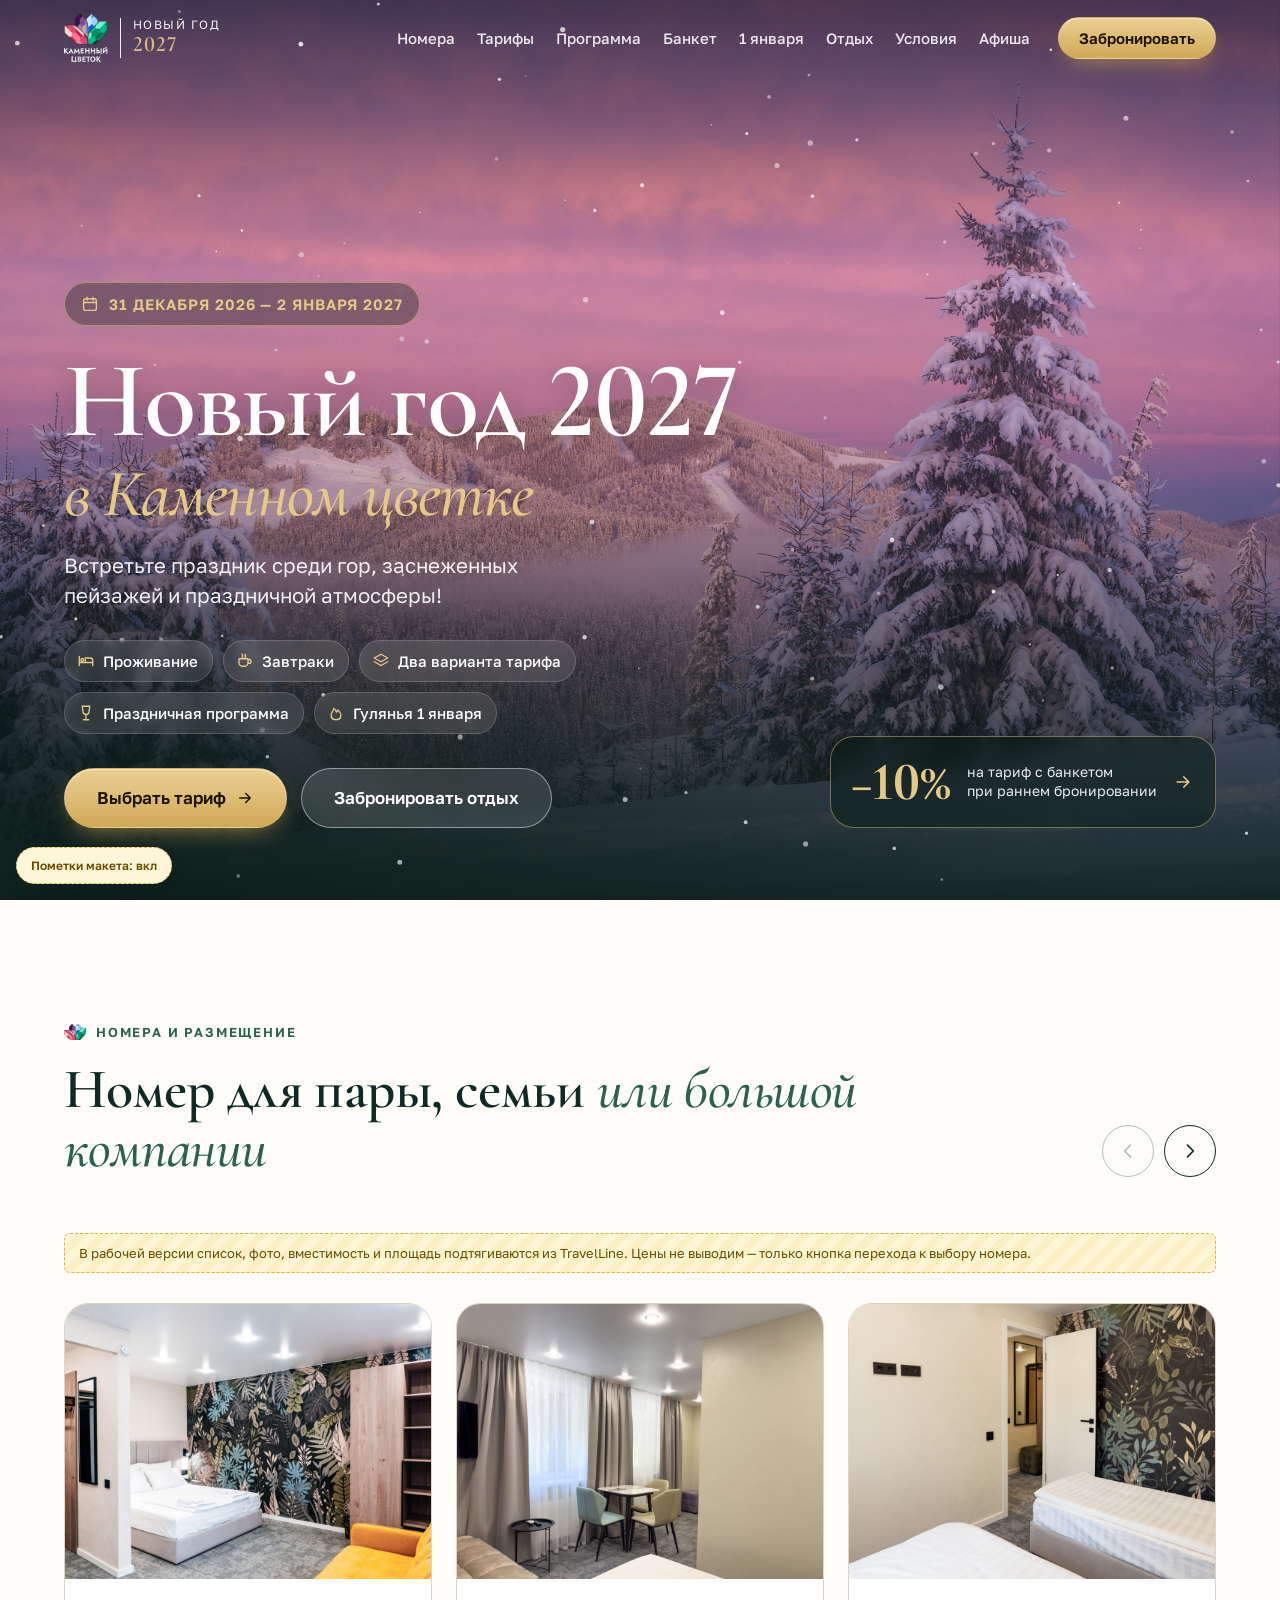
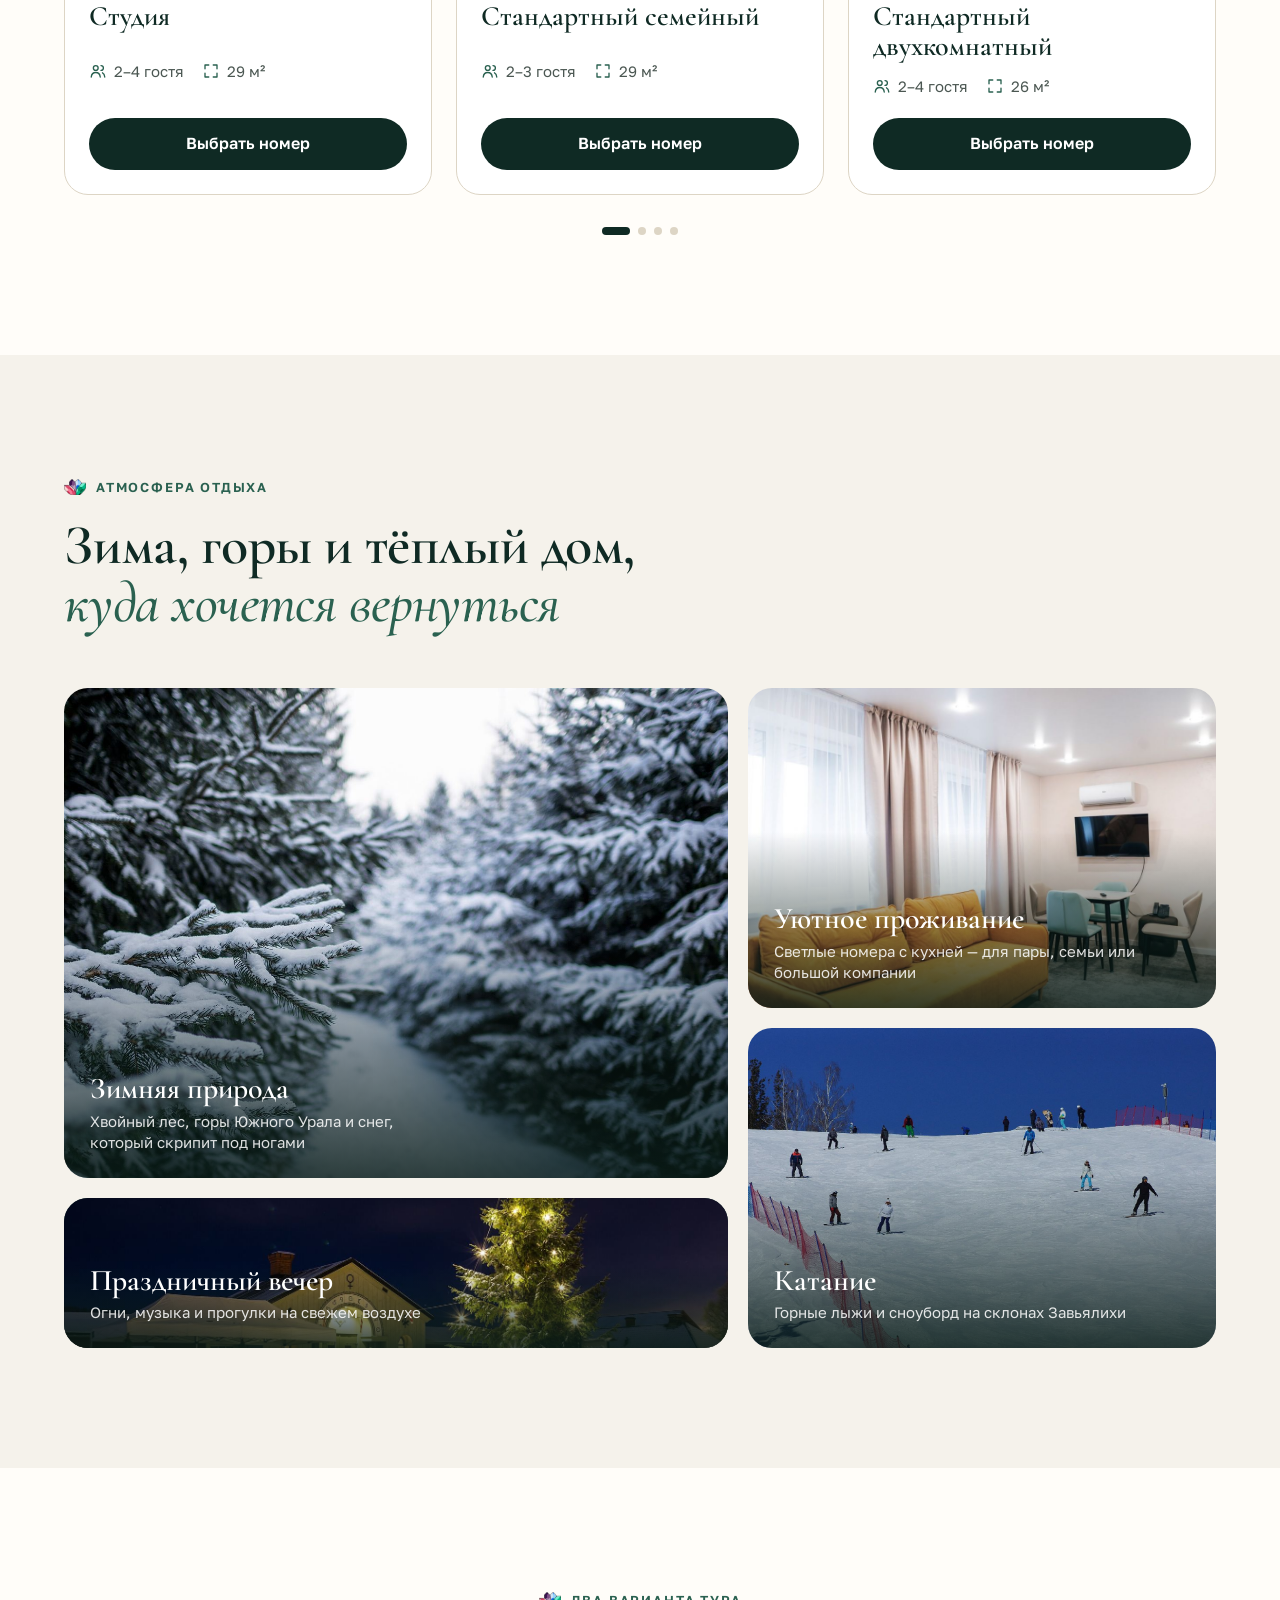
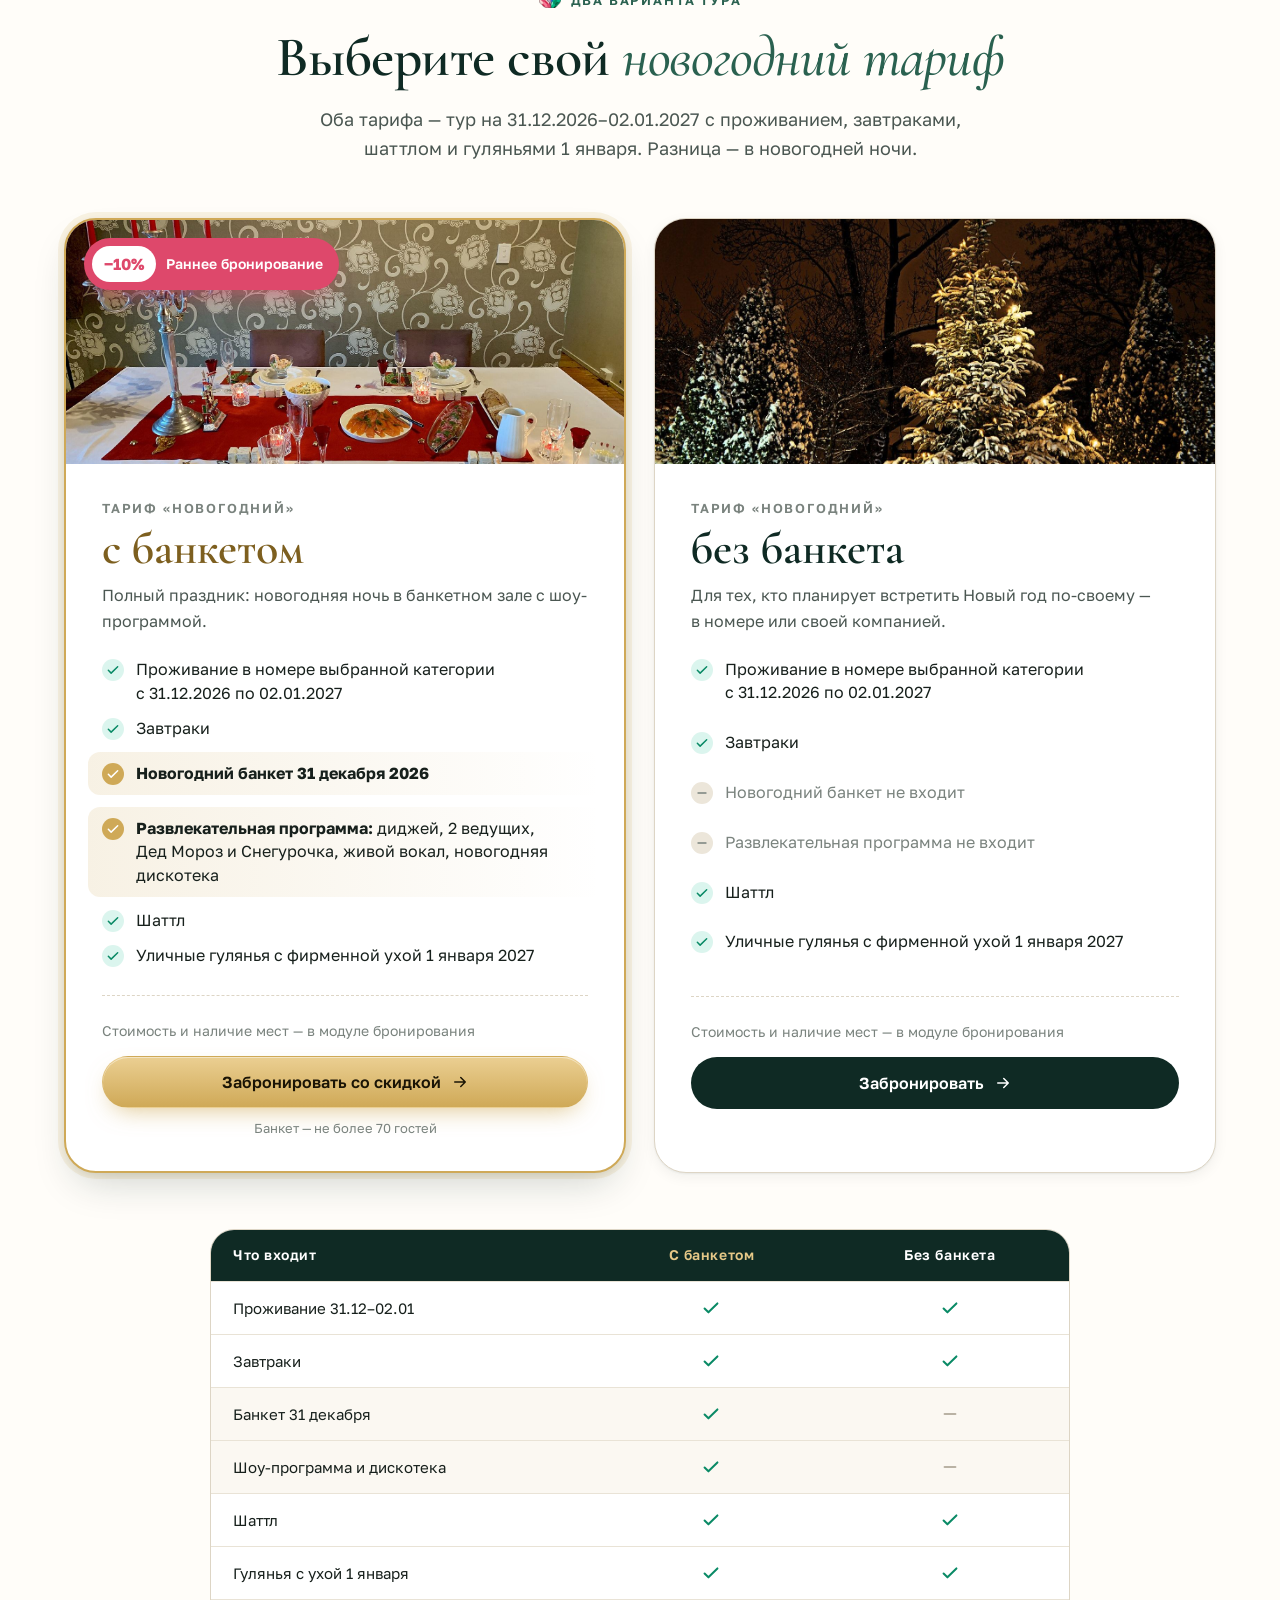
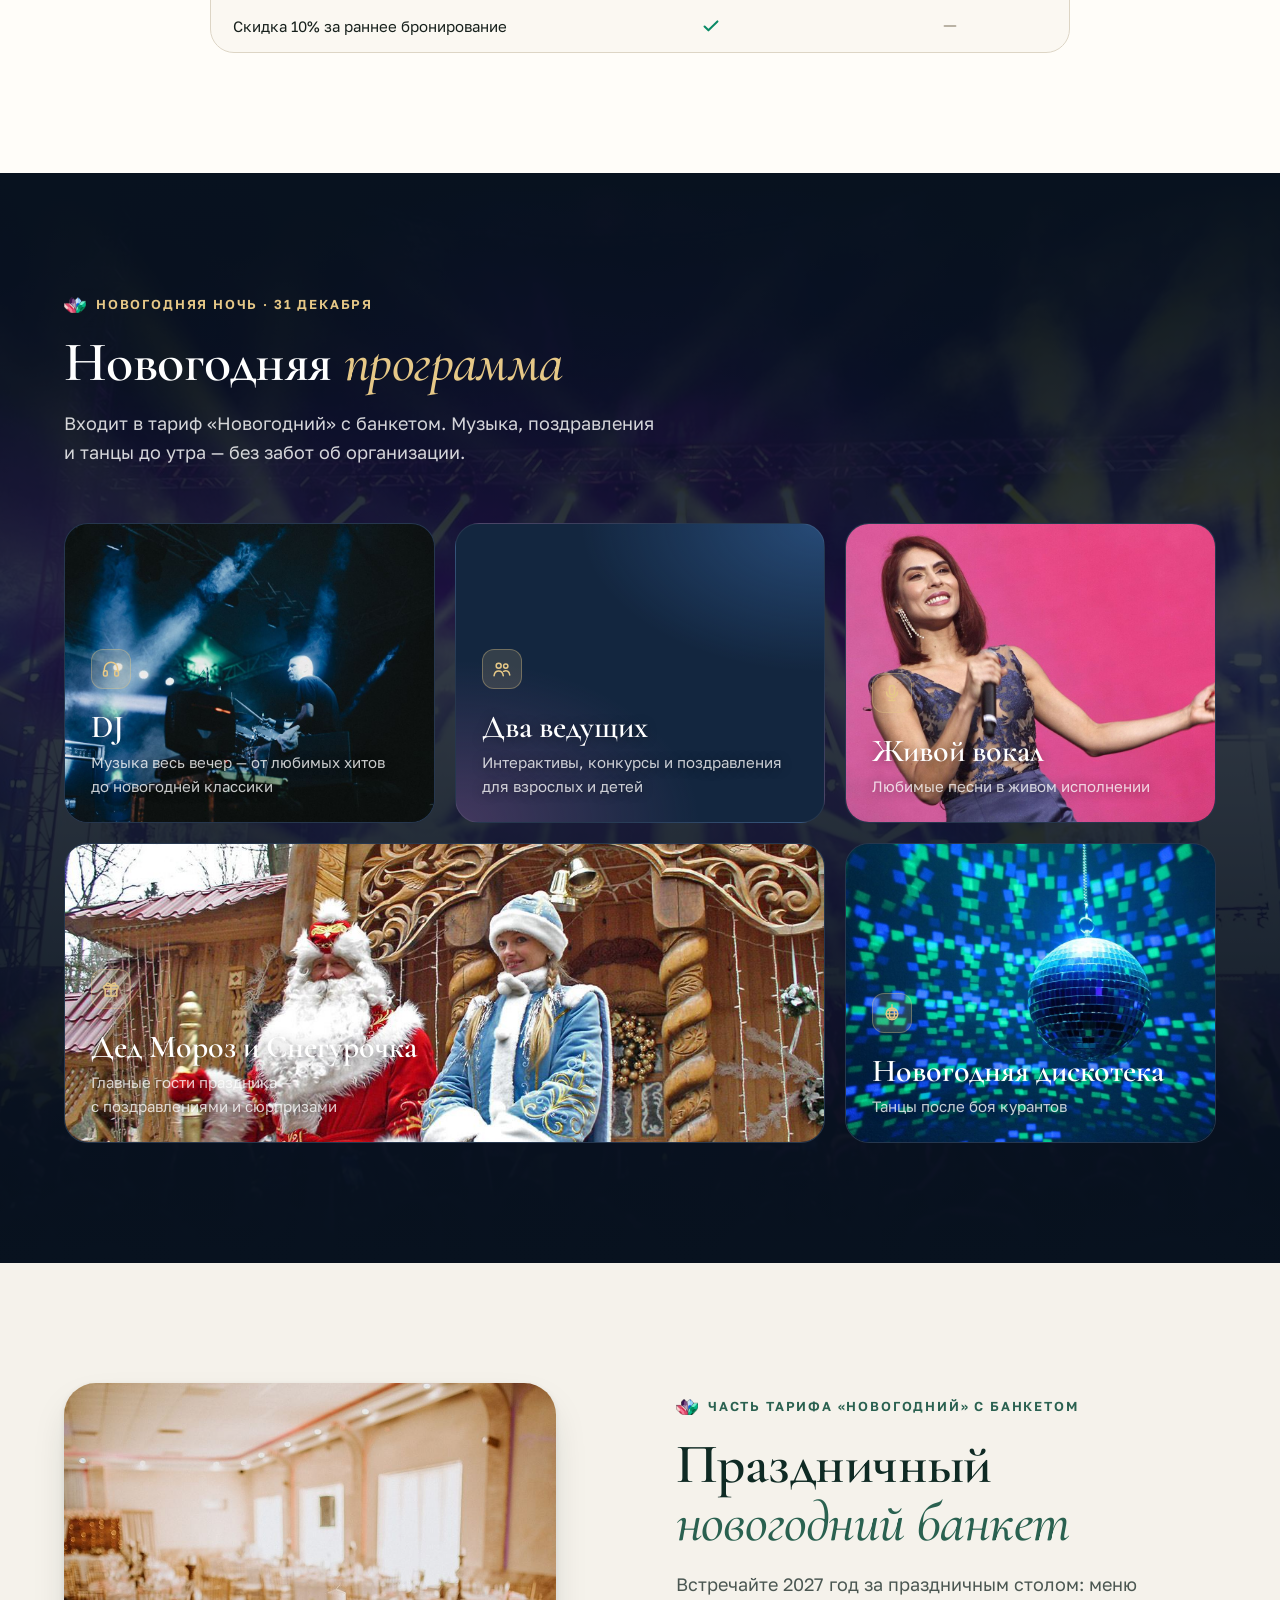
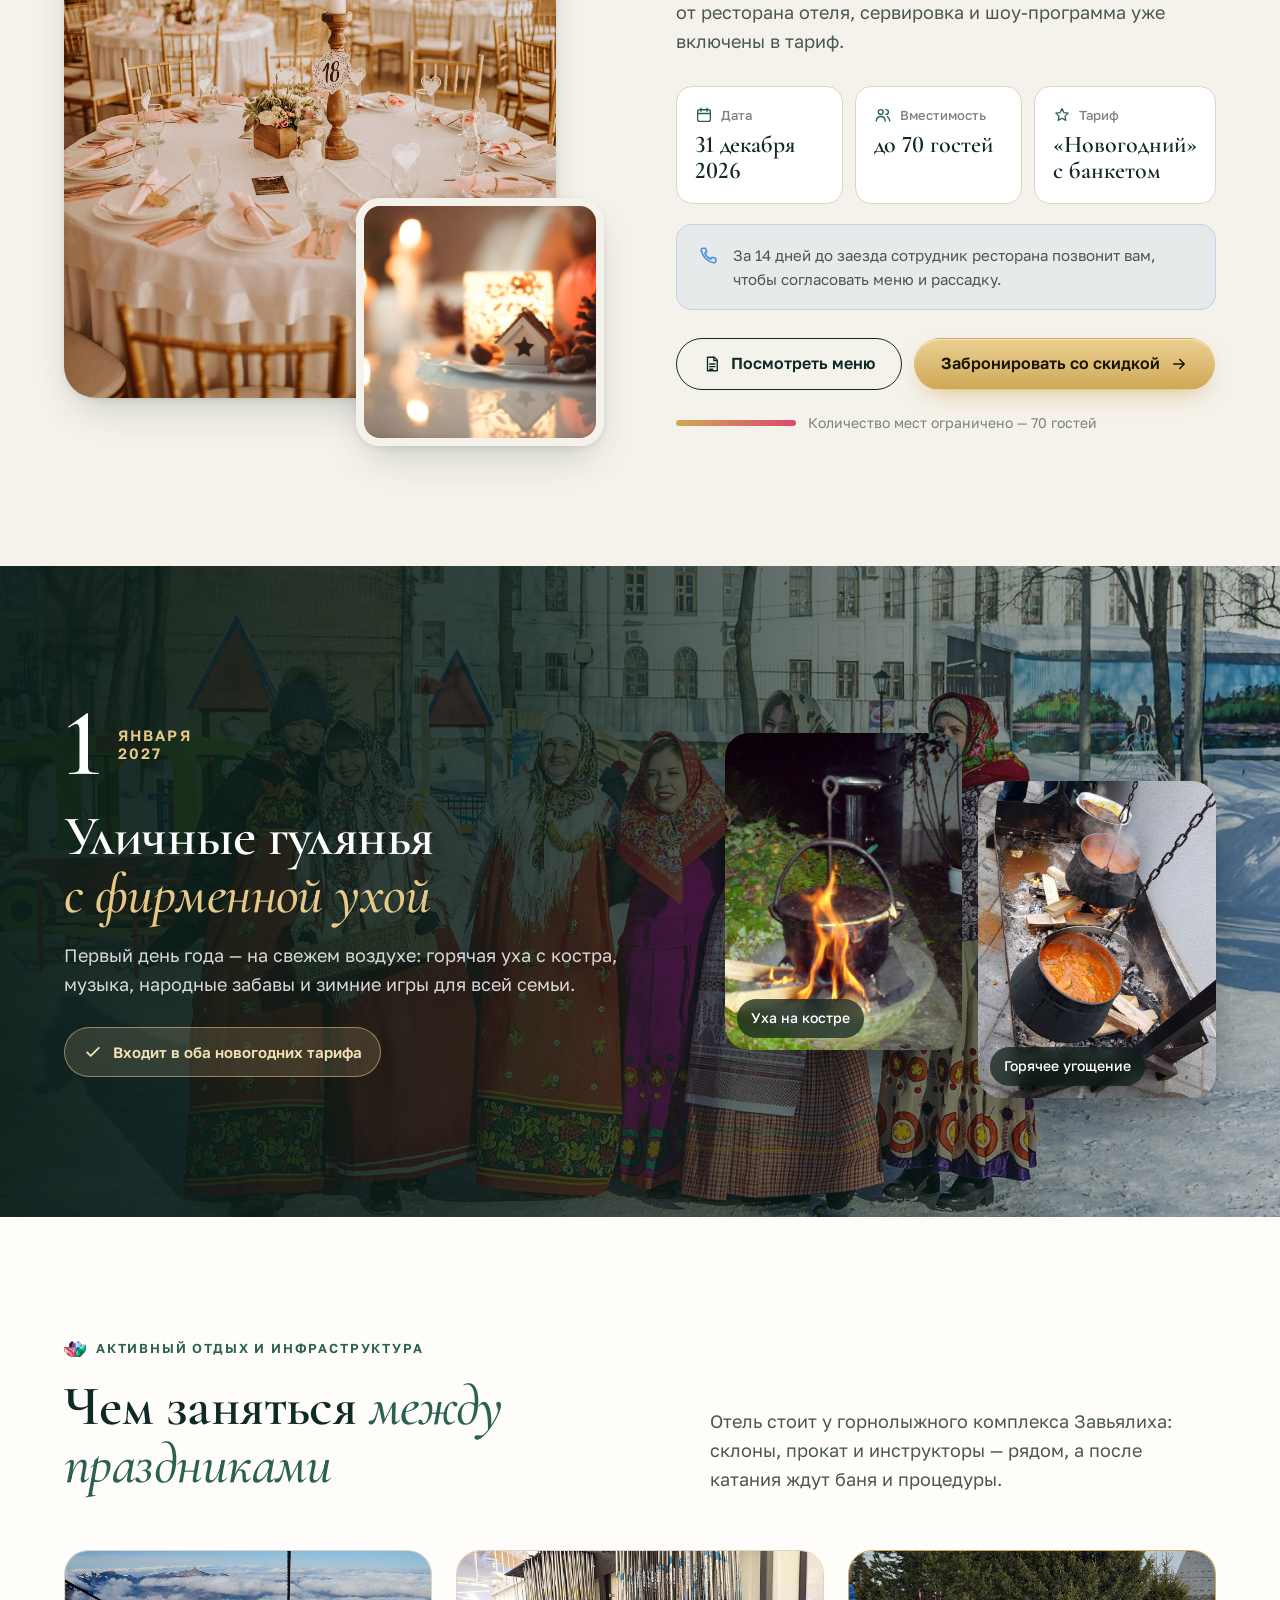
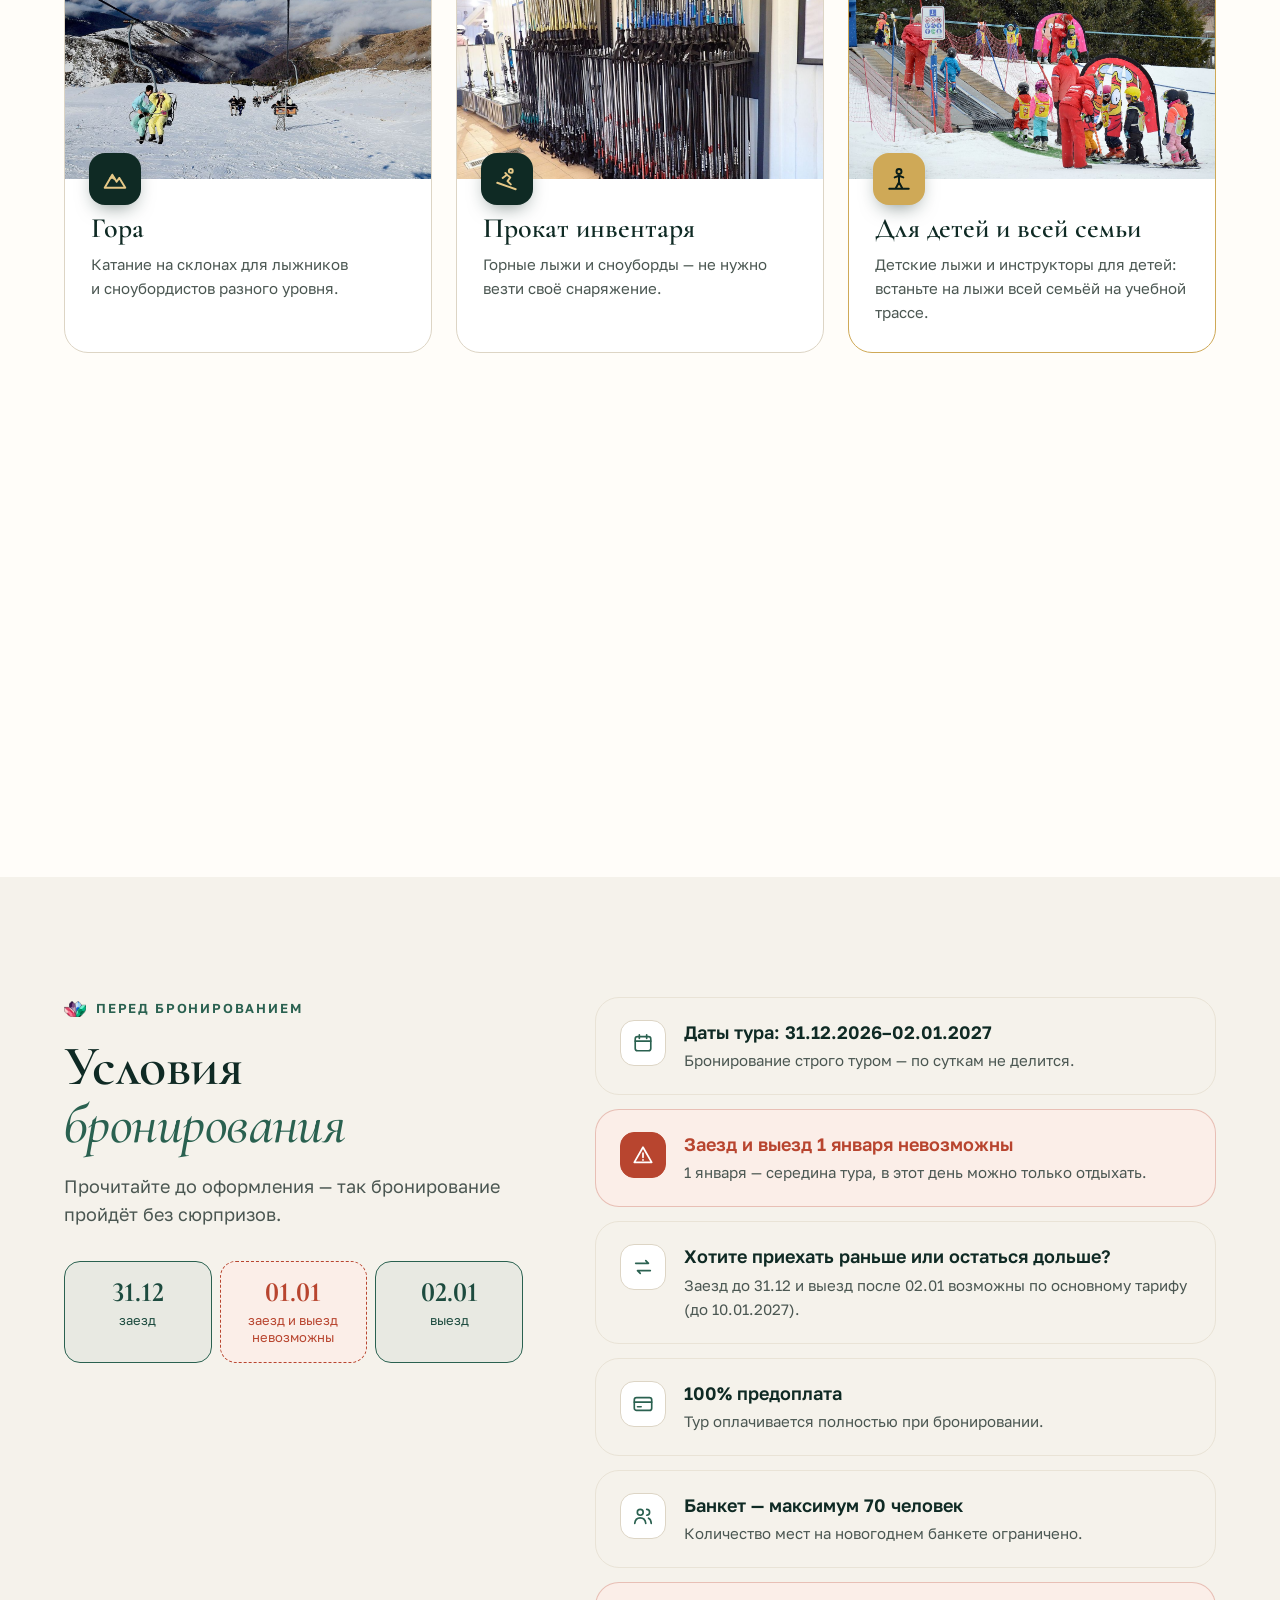
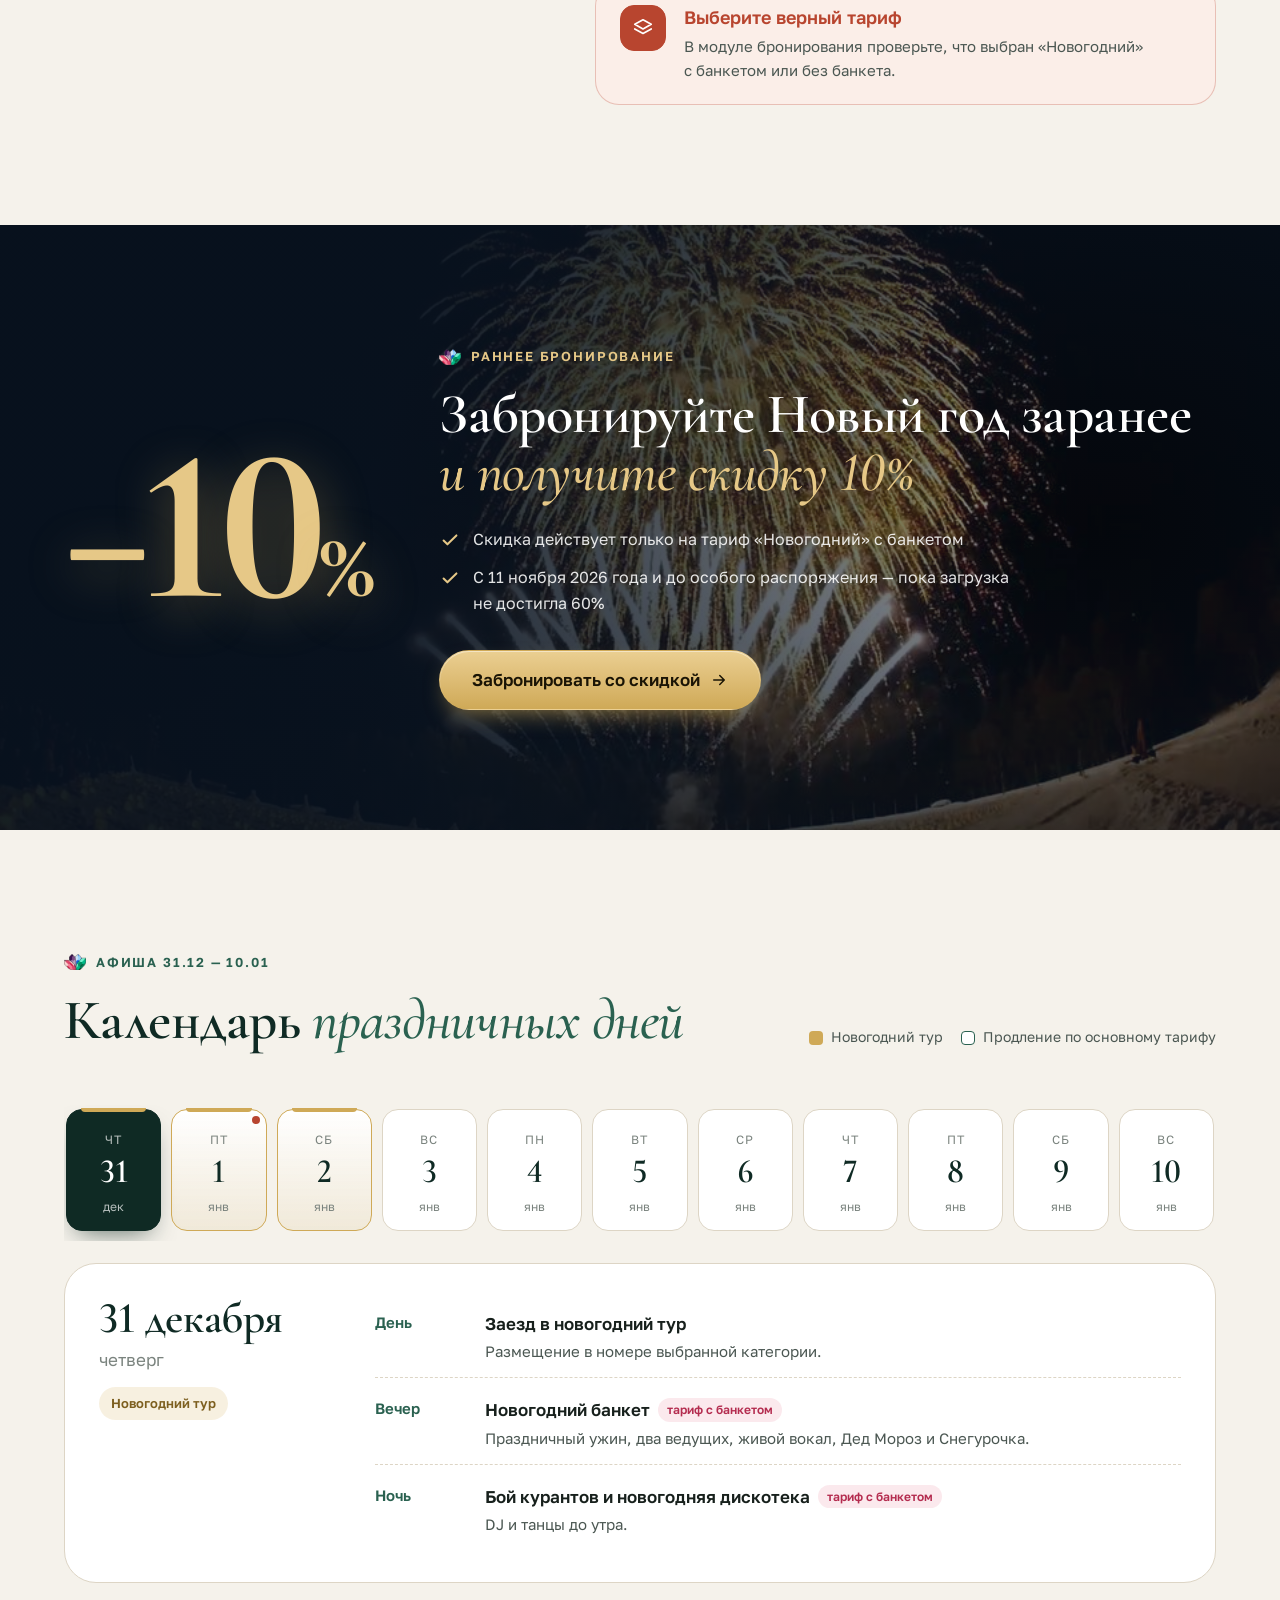
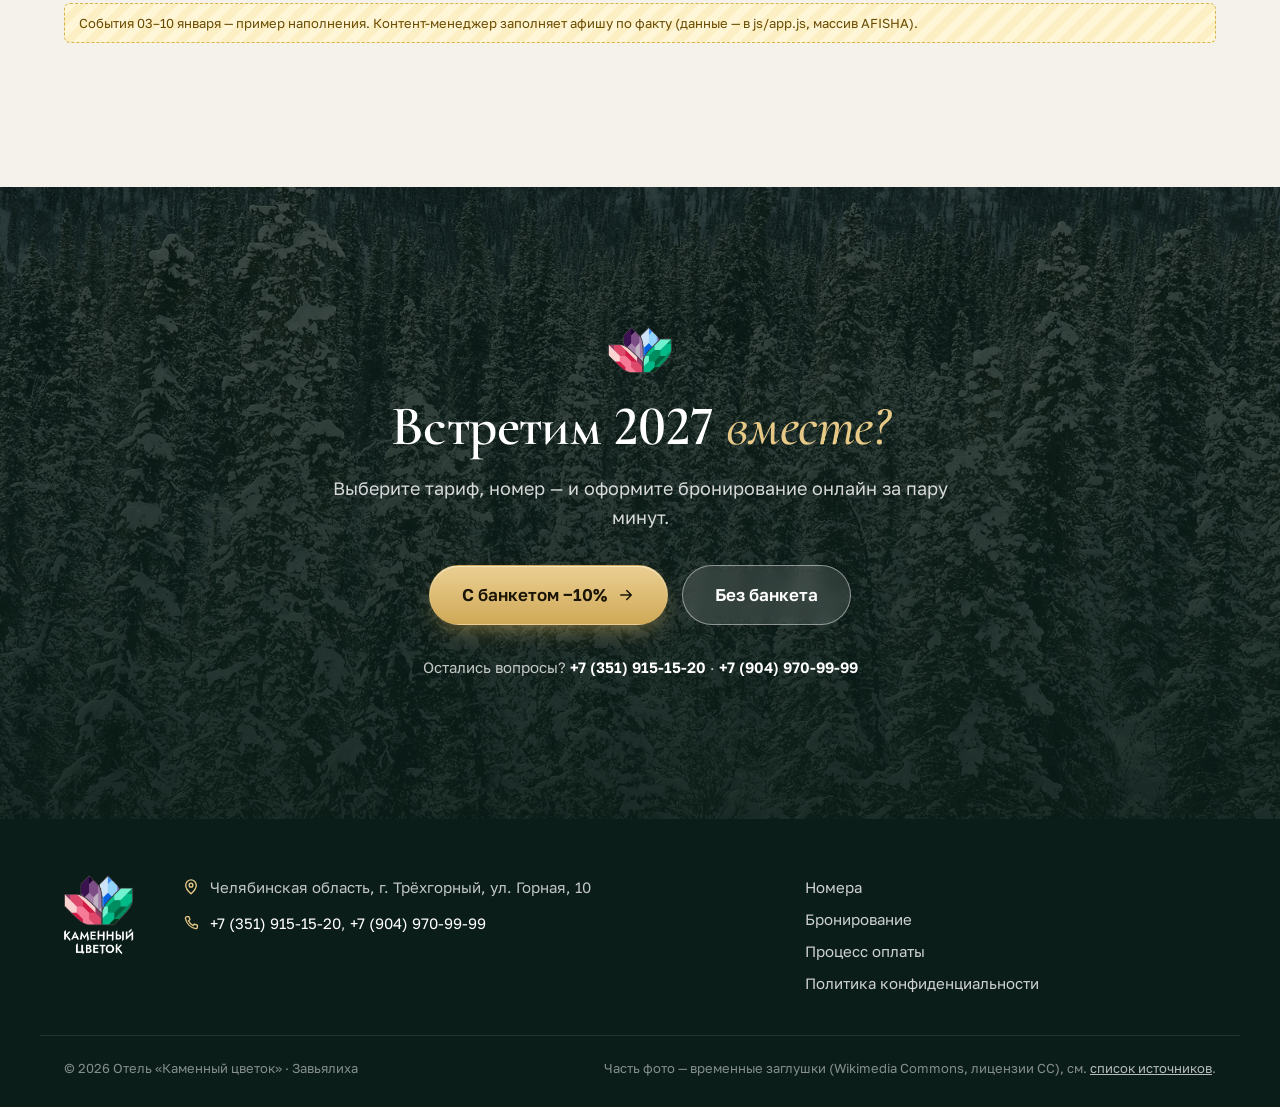
==== commit 3ad10f1e: "Все варианты: блок «Номера» сразу после первого экрана, «Номера» первым пунктом меню Co-Authored-By:" ====
--- a/index.html
+++ b/index.html
@@ -69,12 +69,12 @@
       <span class="hdr__brand">Новый год<br><b>2027</b></span>
     </a>
     <nav class="hdr__nav" id="nav" aria-label="Разделы страницы">
+      <a href="#rooms">Номера</a>
       <a href="#tariffs">Тарифы</a>
       <a href="#program">Программа</a>
       <a href="#banquet">Банкет</a>
       <a href="#jan1">1 января</a>
       <a href="#active">Отдых</a>
-      <a href="#rooms">Номера</a>
       <a href="#terms">Условия</a>
       <a href="#afisha">Афиша</a>
       <a class="hdr__nav-phone" href="tel:+73519151520"><svg><use href="#i-phone"/></svg>+7 (351) 915-15-20</a>
@@ -114,237 +114,8 @@
   </div>
 </section>
 
-<!-- ============ 4.2 АТМОСФЕРА ============ -->
-<section class="sec sec--snow" id="mood">
-  <div class="wrap">
-    <div class="sec__head">
-      <p class="eyebrow"><img src="img/mark-color.png" alt="" width="22" height="16">Атмосфера отдыха</p>
-      <h2 class="h2">Зима, горы и&nbsp;тёплый дом,<br><em>куда хочется вернуться</em></h2>
-    </div>
-    <div class="mood">
-      <figure class="mood__item mood__item--a reveal">
-        <img src="img/stock/nature-path.jpg" alt="Заснеженные ели вдоль лесной тропы" loading="lazy">
-        <figcaption><b>Зимняя природа</b>Хвойный лес, горы Южного Урала и&nbsp;снег, который скрипит под ногами</figcaption>
-      </figure>
-      <figure class="mood__item mood__item--b reveal">
-        <img src="img/cozy-room.jpg" alt="Гостиная в номере отеля «Каменный цветок»" loading="lazy">
-        <figcaption><b>Уютное проживание</b>Светлые номера с&nbsp;кухней — для пары, семьи или большой компании</figcaption>
-      </figure>
-      <figure class="mood__item mood__item--c reveal">
-        <img src="img/stock/ski-slope.jpg" alt="Горнолыжный склон с катающимися" loading="lazy">
-        <figcaption><b>Катание</b>Горные лыжи и&nbsp;сноуборд на склонах Завьялихи</figcaption>
-      </figure>
-      <figure class="mood__item mood__item--d reveal">
-        <img src="img/stock/evening-tree.jpg" alt="Новогодняя ель в огнях зимним вечером" loading="lazy">
-        <figcaption><b>Праздничный вечер</b>Огни, музыка и&nbsp;прогулки на свежем воздухе</figcaption>
-      </figure>
-    </div>
-  </div>
-</section>
-
-<!-- ============ 4.3 ТАРИФЫ ============ -->
-<section class="sec sec--paper" id="tariffs">
-  <div class="wrap">
-    <div class="sec__head sec__head--center">
-      <p class="eyebrow"><img src="img/mark-color.png" alt="" width="22" height="16">Два варианта тура</p>
-      <h2 class="h2">Выберите свой <em>новогодний тариф</em></h2>
-      <p class="sec__lead">Оба тарифа — тур на 31.12.2026–02.01.2027 с&nbsp;проживанием, завтраками, шаттлом и&nbsp;гуляньями 1&nbsp;января. Разница — в&nbsp;новогодней ночи.</p>
-    </div>
-
-    <div class="tariffs">
-      <!-- Тариф 1 -->
-      <article class="tariff tariff--main reveal">
-        <div class="tariff__media">
-          <img src="img/stock/banquet-table.jpg" alt="Праздничный новогодний стол" loading="lazy">
-          <span class="tariff__badge"><b>−10%</b>Раннее бронирование</span>
-        </div>
-        <div class="tariff__body">
-          <p class="tariff__kicker">Тариф «Новогодний»</p>
-          <h3 class="tariff__name">с банкетом</h3>
-          <p class="tariff__desc">Полный праздник: новогодняя ночь в&nbsp;банкетном зале с&nbsp;шоу-программой.</p>
-          <ul class="tariff__list">
-            <li><svg><use href="#i-check"/></svg>Проживание в&nbsp;номере выбранной категории с&nbsp;31.12.2026 по&nbsp;02.01.2027</li>
-            <li><svg><use href="#i-check"/></svg>Завтраки</li>
-            <li class="is-extra"><svg><use href="#i-check"/></svg><span><b>Новогодний банкет 31&nbsp;декабря 2026</b></span></li>
-            <li class="is-extra"><svg><use href="#i-check"/></svg><span><b>Развлекательная программа:</b> диджей, 2&nbsp;ведущих, Дед&nbsp;Мороз и&nbsp;Снегурочка, живой вокал, новогодняя дискотека</span></li>
-            <li><svg><use href="#i-check"/></svg>Шаттл</li>
-            <li><svg><use href="#i-check"/></svg>Уличные гулянья с&nbsp;фирменной ухой 1&nbsp;января 2027</li>
-          </ul>
-          <div class="tariff__foot">
-            <p class="tariff__price">Стоимость и&nbsp;наличие мест — в&nbsp;модуле бронирования</p>
-            <a class="btn btn--gold btn--block" data-book="banquet" data-goal="ny_book_tariff_banquet" href="https://kamenniy-cvetok.ru/booking/">Забронировать со скидкой<svg><use href="#i-arrow"/></svg></a>
-            <p class="tariff__note">Банкет — не более 70 гостей</p>
-          </div>
-        </div>
-      </article>
-
-      <!-- Тариф 2 -->
-      <article class="tariff reveal">
-        <div class="tariff__media">
-          <img src="img/stock/evening-lights.jpg" alt="Заснеженные ели в праздничных огнях" loading="lazy">
-        </div>
-        <div class="tariff__body">
-          <p class="tariff__kicker">Тариф «Новогодний»</p>
-          <h3 class="tariff__name">без банкета</h3>
-          <p class="tariff__desc">Для тех, кто планирует встретить Новый год по-своему — в&nbsp;номере или своей компанией.</p>
-          <ul class="tariff__list">
-            <li><svg><use href="#i-check"/></svg>Проживание в&nbsp;номере выбранной категории с&nbsp;31.12.2026 по&nbsp;02.01.2027</li>
-            <li><svg><use href="#i-check"/></svg>Завтраки</li>
-            <li class="is-off"><svg><use href="#i-minus"/></svg>Новогодний банкет не входит</li>
-            <li class="is-off"><svg><use href="#i-minus"/></svg>Развлекательная программа не входит</li>
-            <li><svg><use href="#i-check"/></svg>Шаттл</li>
-            <li><svg><use href="#i-check"/></svg>Уличные гулянья с&nbsp;фирменной ухой 1&nbsp;января 2027</li>
-          </ul>
-          <div class="tariff__foot">
-            <p class="tariff__price">Стоимость и&nbsp;наличие мест — в&nbsp;модуле бронирования</p>
-            <a class="btn btn--pine btn--block" data-book="base" data-goal="ny_book_tariff_base" href="https://kamenniy-cvetok.ru/booking/">Забронировать<svg><use href="#i-arrow"/></svg></a>
-            <p class="tariff__note">&nbsp;</p>
-          </div>
-        </div>
-      </article>
-    </div>
-
-    <!-- Сравнение -->
-    <div class="compare reveal" role="table" aria-label="Сравнение тарифов">
-      <div class="compare__row compare__row--head" role="row">
-        <span role="columnheader">Что входит</span>
-        <span role="columnheader">С банкетом</span>
-        <span role="columnheader">Без банкета</span>
-      </div>
-      <div class="compare__row" role="row"><span role="cell">Проживание 31.12–02.01</span><span role="cell" class="y"><svg><use href="#i-check"/></svg></span><span role="cell" class="y"><svg><use href="#i-check"/></svg></span></div>
-      <div class="compare__row" role="row"><span role="cell">Завтраки</span><span role="cell" class="y"><svg><use href="#i-check"/></svg></span><span role="cell" class="y"><svg><use href="#i-check"/></svg></span></div>
-      <div class="compare__row compare__row--hl" role="row"><span role="cell">Банкет 31 декабря</span><span role="cell" class="y"><svg><use href="#i-check"/></svg></span><span role="cell" class="n"><svg><use href="#i-minus"/></svg></span></div>
-      <div class="compare__row compare__row--hl" role="row"><span role="cell">Шоу-программа и дискотека</span><span role="cell" class="y"><svg><use href="#i-check"/></svg></span><span role="cell" class="n"><svg><use href="#i-minus"/></svg></span></div>
-      <div class="compare__row" role="row"><span role="cell">Шаттл</span><span role="cell" class="y"><svg><use href="#i-check"/></svg></span><span role="cell" class="y"><svg><use href="#i-check"/></svg></span></div>
-      <div class="compare__row" role="row"><span role="cell">Гулянья с ухой 1 января</span><span role="cell" class="y"><svg><use href="#i-check"/></svg></span><span role="cell" class="y"><svg><use href="#i-check"/></svg></span></div>
-      <div class="compare__row compare__row--hl" role="row"><span role="cell">Скидка 10% за раннее бронирование</span><span role="cell" class="y"><svg><use href="#i-check"/></svg></span><span role="cell" class="n"><svg><use href="#i-minus"/></svg></span></div>
-    </div>
-  </div>
-</section>
-
-<!-- ============ 4.4 ПРОГРАММА ============ -->
-<section class="sec sec--night program" id="program">
-  <div class="program__bg" aria-hidden="true"><img src="img/stock/concert.jpg" alt="" loading="lazy"></div>
-  <div class="wrap">
-    <div class="sec__head">
-      <p class="eyebrow eyebrow--light"><img src="img/mark-color.png" alt="" width="22" height="16">Новогодняя ночь · 31 декабря</p>
-      <h2 class="h2 h2--light">Новогодняя <em>программа</em></h2>
-      <p class="sec__lead sec__lead--light">Входит в&nbsp;тариф «Новогодний» с&nbsp;банкетом. Музыка, поздравления и&nbsp;танцы до&nbsp;утра — без забот об&nbsp;организации.</p>
-    </div>
-    <div class="acts">
-      <article class="act reveal">
-        <img src="img/stock/dj.jpg" alt="Диджей за пультом" loading="lazy">
-        <div class="act__body"><svg><use href="#i-headphones"/></svg><h3>DJ</h3><p>Музыка весь вечер — от&nbsp;любимых хитов до&nbsp;новогодней классики</p></div>
-      </article>
-      <article class="act act--plain reveal">
-        <div class="act__body"><svg><use href="#i-hosts"/></svg><h3>Два ведущих</h3><p>Интерактивы, конкурсы и&nbsp;поздравления для взрослых и&nbsp;детей</p></div>
-      </article>
-      <article class="act act--wide reveal">
-        <img src="img/stock/ded-moroz.jpg" alt="Дед Мороз и Снегурочка" loading="lazy">
-        <div class="act__body"><svg><use href="#i-gift"/></svg><h3>Дед Мороз и&nbsp;Снегурочка</h3><p>Главные гости праздника — с&nbsp;поздравлениями и&nbsp;сюрпризами</p></div>
-      </article>
-      <article class="act reveal">
-        <img src="img/stock/vocal.jpg" alt="Вокалистка на сцене" loading="lazy">
-        <div class="act__body"><svg><use href="#i-mic"/></svg><h3>Живой вокал</h3><p>Любимые песни в&nbsp;живом исполнении</p></div>
-      </article>
-      <article class="act reveal">
-        <img src="img/stock/disco.jpg" alt="Диско-шар и световые блики" loading="lazy">
-        <div class="act__body"><svg><use href="#i-disco"/></svg><h3>Новогодняя дискотека</h3><p>Танцы после боя курантов</p></div>
-      </article>
-    </div>
-  </div>
-</section>
-
-<!-- ============ 4.5 БАНКЕТ ============ -->
-<section class="sec sec--snow" id="banquet">
-  <div class="wrap banquet">
-    <div class="banquet__media reveal">
-      <img class="banquet__main" src="img/stock/banquet-hall.jpg" alt="Сервированный банкетный зал" loading="lazy">
-      <img class="banquet__inset" src="img/stock/candles.jpg" alt="Праздничные свечи на столе" loading="lazy">
-    </div>
-    <div class="banquet__text">
-      <p class="eyebrow"><img src="img/mark-color.png" alt="" width="22" height="16">Часть тарифа «Новогодний» с&nbsp;банкетом</p>
-      <h2 class="h2">Праздничный <em>новогодний банкет</em></h2>
-      <p class="sec__lead">Встречайте 2027 год за&nbsp;праздничным столом: меню от&nbsp;ресторана отеля, сервировка и&nbsp;шоу-программа уже включены в&nbsp;тариф.</p>
-      <dl class="facts">
-        <div><dt><svg><use href="#i-cal"/></svg>Дата</dt><dd>31 декабря 2026</dd></div>
-        <div><dt><svg><use href="#i-users"/></svg>Вместимость</dt><dd>до 70 гостей</dd></div>
-        <div><dt><svg><use href="#i-star"/></svg>Тариф</dt><dd>«Новогодний» с&nbsp;банкетом</dd></div>
-      </dl>
-      <div class="callout">
-        <svg><use href="#i-phone"/></svg>
-        <p>За&nbsp;14&nbsp;дней до&nbsp;заезда сотрудник ресторана позвонит вам, чтобы согласовать меню и&nbsp;рассадку.</p>
-      </div>
-      <div class="banquet__actions">
-        <button class="btn btn--outline" type="button" data-open="menu-modal" data-goal="ny_menu_view"><svg><use href="#i-menu-doc"/></svg>Посмотреть меню</button>
-        <a class="btn btn--gold" data-book="banquet" data-goal="ny_book_banquet" href="https://kamenniy-cvetok.ru/booking/">Забронировать со скидкой<svg><use href="#i-arrow"/></svg></a>
-      </div>
-      <p class="seats" aria-label="Количество мест на банкете ограничено">
-        <span class="seats__bar"><i style="--fill:100%"></i></span>
-        Количество мест ограничено — 70 гостей
-      </p>
-    </div>
-  </div>
-</section>
-
-<!-- ============ 4.6 1 ЯНВАРЯ ============ -->
-<section class="jan1" id="jan1">
-  <div class="jan1__bg" aria-hidden="true"><img src="img/stock/fest-folk.jpg" alt="" loading="lazy"></div>
-  <div class="wrap jan1__in">
-    <div class="jan1__text reveal">
-      <p class="jan1__date"><span>1</span>января<br>2027</p>
-      <h2 class="h2 h2--light">Уличные гулянья <em>с&nbsp;фирменной ухой</em></h2>
-      <p class="sec__lead sec__lead--light">Первый день года — на&nbsp;свежем воздухе: горячая уха с&nbsp;костра, музыка, народные забавы и&nbsp;зимние игры для всей семьи.</p>
-      <p class="pill pill--gold"><svg><use href="#i-check"/></svg>Входит в&nbsp;оба новогодних тарифа</p>
-    </div>
-    <div class="jan1__cards">
-      <figure class="reveal"><img src="img/stock/uha-fire.jpg" alt="Котелок с ухой над костром" loading="lazy"><figcaption>Уха на&nbsp;костре</figcaption></figure>
-      <figure class="reveal"><img src="img/stock/uha-cauldrons.jpg" alt="Котлы на открытом огне" loading="lazy"><figcaption>Горячее угощение</figcaption></figure>
-    </div>
-  </div>
-</section>
-
-<!-- ============ 4.7 АКТИВНЫЙ ОТДЫХ ============ -->
-<section class="sec sec--paper" id="active">
-  <div class="wrap">
-    <div class="sec__head sec__head--split">
-      <div>
-        <p class="eyebrow"><img src="img/mark-color.png" alt="" width="22" height="16">Активный отдых и&nbsp;инфраструктура</p>
-        <h2 class="h2">Чем заняться <em>между праздниками</em></h2>
-      </div>
-      <p class="sec__lead">Отель стоит у&nbsp;горнолыжного комплекса Завьялиха: склоны, прокат и&nbsp;инструкторы — рядом, а&nbsp;после катания ждут баня и&nbsp;процедуры.</p>
-    </div>
-    <div class="infra">
-      <article class="infra__item reveal">
-        <div class="infra__img"><img src="img/stock/chairlift.jpg" alt="Подъёмник на горнолыжном склоне" loading="lazy"></div>
-        <div class="infra__body"><span class="ico"><svg><use href="#i-mountain"/></svg></span><h3>Гора</h3><p>Катание на склонах для лыжников и&nbsp;сноубордистов разного уровня.</p></div>
-      </article>
-      <article class="infra__item reveal">
-        <div class="infra__img"><img src="img/stock/rental.jpg" alt="Лыжи в пункте проката" loading="lazy"></div>
-        <div class="infra__body"><span class="ico"><svg><use href="#i-ski"/></svg></span><h3>Прокат инвентаря</h3><p>Горные лыжи и&nbsp;сноуборды — не&nbsp;нужно везти своё снаряжение.</p></div>
-      </article>
-      <article class="infra__item infra__item--accent reveal">
-        <div class="infra__img"><img src="img/stock/kids-ski.jpg" alt="Дети на учебном склоне с инструкторами" loading="lazy"></div>
-        <div class="infra__body"><span class="ico"><svg><use href="#i-child"/></svg></span><h3>Для детей и&nbsp;всей семьи</h3><p>Детские лыжи и&nbsp;инструкторы для детей: встаньте на&nbsp;лыжи всей семьёй на&nbsp;учебной трассе.</p></div>
-      </article>
-      <article class="infra__item reveal">
-        <div class="infra__img"><img src="img/stock/banya.jpg" alt="Деревянная баня-бочка внутри" loading="lazy"></div>
-        <div class="infra__body"><span class="ico"><svg><use href="#i-sauna"/></svg></span><h3>Баня-бочка</h3><p>Жаркий пар и&nbsp;морозный воздух — уютный отдых после катания.</p></div>
-      </article>
-      <article class="infra__item reveal">
-        <div class="infra__img"><img src="img/stock/massage.jpg" alt="Массаж спины" loading="lazy"></div>
-        <div class="infra__body"><span class="ico"><svg><use href="#i-hands"/></svg></span><h3>Мануальная зона</h3><p>Оздоровительные и&nbsp;расслабляющие процедуры, СПА.</p></div>
-      </article>
-      <article class="infra__item reveal">
-        <div class="infra__img"><img src="img/stock/nature-forest.jpg" alt="Зимний лес у отеля" loading="lazy"></div>
-        <div class="infra__body"><span class="ico"><svg><use href="#i-bus"/></svg></span><h3>Трансфер — шаттл</h3><p>Шаттл входит в&nbsp;оба тарифа. <span class="todo" data-note>Маршрут и&nbsp;расписание — уточнить у&nbsp;заказчика</span></p></div>
-      </article>
-    </div>
-  </div>
-</section>
-
 <!-- ============ 4.8 НОМЕРА ============ -->
-<section class="sec sec--snow" id="rooms">
+<section class="sec sec--paper" id="rooms">
   <div class="wrap">
     <div class="sec__head sec__head--split">
       <div>
@@ -395,8 +166,237 @@
   </div>
 </section>
 
+<!-- ============ 4.2 АТМОСФЕРА ============ -->
+<section class="sec sec--snow" id="mood">
+  <div class="wrap">
+    <div class="sec__head">
+      <p class="eyebrow"><img src="img/mark-color.png" alt="" width="22" height="16">Атмосфера отдыха</p>
+      <h2 class="h2">Зима, горы и&nbsp;тёплый дом,<br><em>куда хочется вернуться</em></h2>
+    </div>
+    <div class="mood">
+      <figure class="mood__item mood__item--a reveal">
+        <img src="img/stock/nature-path.jpg" alt="Заснеженные ели вдоль лесной тропы" loading="lazy">
+        <figcaption><b>Зимняя природа</b>Хвойный лес, горы Южного Урала и&nbsp;снег, который скрипит под ногами</figcaption>
+      </figure>
+      <figure class="mood__item mood__item--b reveal">
+        <img src="img/cozy-room.jpg" alt="Гостиная в номере отеля «Каменный цветок»" loading="lazy">
+        <figcaption><b>Уютное проживание</b>Светлые номера с&nbsp;кухней — для пары, семьи или большой компании</figcaption>
+      </figure>
+      <figure class="mood__item mood__item--c reveal">
+        <img src="img/stock/ski-slope.jpg" alt="Горнолыжный склон с катающимися" loading="lazy">
+        <figcaption><b>Катание</b>Горные лыжи и&nbsp;сноуборд на склонах Завьялихи</figcaption>
+      </figure>
+      <figure class="mood__item mood__item--d reveal">
+        <img src="img/stock/evening-tree.jpg" alt="Новогодняя ель в огнях зимним вечером" loading="lazy">
+        <figcaption><b>Праздничный вечер</b>Огни, музыка и&nbsp;прогулки на свежем воздухе</figcaption>
+      </figure>
+    </div>
+  </div>
+</section>
+
+<!-- ============ 4.3 ТАРИФЫ ============ -->
+<section class="sec sec--paper" id="tariffs">
+  <div class="wrap">
+    <div class="sec__head sec__head--center">
+      <p class="eyebrow"><img src="img/mark-color.png" alt="" width="22" height="16">Два варианта тура</p>
+      <h2 class="h2">Выберите свой <em>новогодний тариф</em></h2>
+      <p class="sec__lead">Оба тарифа — тур на 31.12.2026–02.01.2027 с&nbsp;проживанием, завтраками, шаттлом и&nbsp;гуляньями 1&nbsp;января. Разница — в&nbsp;новогодней ночи.</p>
+    </div>
+
+    <div class="tariffs">
+      <!-- Тариф 1 -->
+      <article class="tariff tariff--main reveal">
+        <div class="tariff__media">
+          <img src="img/stock/banquet-table.jpg" alt="Праздничный новогодний стол" loading="lazy">
+          <span class="tariff__badge"><b>−10%</b>Раннее бронирование</span>
+        </div>
+        <div class="tariff__body">
+          <p class="tariff__kicker">Тариф «Новогодний»</p>
+          <h3 class="tariff__name">с банкетом</h3>
+          <p class="tariff__desc">Полный праздник: новогодняя ночь в&nbsp;банкетном зале с&nbsp;шоу-программой.</p>
+          <ul class="tariff__list">
+            <li><svg><use href="#i-check"/></svg>Проживание в&nbsp;номере выбранной категории с&nbsp;31.12.2026 по&nbsp;02.01.2027</li>
+            <li><svg><use href="#i-check"/></svg>Завтраки</li>
+            <li class="is-extra"><svg><use href="#i-check"/></svg><span><b>Новогодний банкет 31&nbsp;декабря 2026</b></span></li>
+            <li class="is-extra"><svg><use href="#i-check"/></svg><span><b>Развлекательная программа:</b> диджей, 2&nbsp;ведущих, Дед&nbsp;Мороз и&nbsp;Снегурочка, живой вокал, новогодняя дискотека</span></li>
+            <li><svg><use href="#i-check"/></svg>Шаттл</li>
+            <li><svg><use href="#i-check"/></svg>Уличные гулянья с&nbsp;фирменной ухой 1&nbsp;января 2027</li>
+          </ul>
+          <div class="tariff__foot">
+            <p class="tariff__price">Стоимость и&nbsp;наличие мест — в&nbsp;модуле бронирования</p>
+            <a class="btn btn--gold btn--block" data-book="banquet" data-goal="ny_book_tariff_banquet" href="https://kamenniy-cvetok.ru/booking/">Забронировать со скидкой<svg><use href="#i-arrow"/></svg></a>
+            <p class="tariff__note">Банкет — не более 70 гостей</p>
+          </div>
+        </div>
+      </article>
+
+      <!-- Тариф 2 -->
+      <article class="tariff reveal">
+        <div class="tariff__media">
+          <img src="img/stock/evening-lights.jpg" alt="Заснеженные ели в праздничных огнях" loading="lazy">
+        </div>
+        <div class="tariff__body">
+          <p class="tariff__kicker">Тариф «Новогодний»</p>
+          <h3 class="tariff__name">без банкета</h3>
+          <p class="tariff__desc">Для тех, кто планирует встретить Новый год по-своему — в&nbsp;номере или своей компанией.</p>
+          <ul class="tariff__list">
+            <li><svg><use href="#i-check"/></svg>Проживание в&nbsp;номере выбранной категории с&nbsp;31.12.2026 по&nbsp;02.01.2027</li>
+            <li><svg><use href="#i-check"/></svg>Завтраки</li>
+            <li class="is-off"><svg><use href="#i-minus"/></svg>Новогодний банкет не входит</li>
+            <li class="is-off"><svg><use href="#i-minus"/></svg>Развлекательная программа не входит</li>
+            <li><svg><use href="#i-check"/></svg>Шаттл</li>
+            <li><svg><use href="#i-check"/></svg>Уличные гулянья с&nbsp;фирменной ухой 1&nbsp;января 2027</li>
+          </ul>
+          <div class="tariff__foot">
+            <p class="tariff__price">Стоимость и&nbsp;наличие мест — в&nbsp;модуле бронирования</p>
+            <a class="btn btn--pine btn--block" data-book="base" data-goal="ny_book_tariff_base" href="https://kamenniy-cvetok.ru/booking/">Забронировать<svg><use href="#i-arrow"/></svg></a>
+            <p class="tariff__note">&nbsp;</p>
+          </div>
+        </div>
+      </article>
+    </div>
+
+    <!-- Сравнение -->
+    <div class="compare reveal" role="table" aria-label="Сравнение тарифов">
+      <div class="compare__row compare__row--head" role="row">
+        <span role="columnheader">Что входит</span>
+        <span role="columnheader">С банкетом</span>
+        <span role="columnheader">Без банкета</span>
+      </div>
+      <div class="compare__row" role="row"><span role="cell">Проживание 31.12–02.01</span><span role="cell" class="y"><svg><use href="#i-check"/></svg></span><span role="cell" class="y"><svg><use href="#i-check"/></svg></span></div>
+      <div class="compare__row" role="row"><span role="cell">Завтраки</span><span role="cell" class="y"><svg><use href="#i-check"/></svg></span><span role="cell" class="y"><svg><use href="#i-check"/></svg></span></div>
+      <div class="compare__row compare__row--hl" role="row"><span role="cell">Банкет 31 декабря</span><span role="cell" class="y"><svg><use href="#i-check"/></svg></span><span role="cell" class="n"><svg><use href="#i-minus"/></svg></span></div>
+      <div class="compare__row compare__row--hl" role="row"><span role="cell">Шоу-программа и дискотека</span><span role="cell" class="y"><svg><use href="#i-check"/></svg></span><span role="cell" class="n"><svg><use href="#i-minus"/></svg></span></div>
+      <div class="compare__row" role="row"><span role="cell">Шаттл</span><span role="cell" class="y"><svg><use href="#i-check"/></svg></span><span role="cell" class="y"><svg><use href="#i-check"/></svg></span></div>
+      <div class="compare__row" role="row"><span role="cell">Гулянья с ухой 1 января</span><span role="cell" class="y"><svg><use href="#i-check"/></svg></span><span role="cell" class="y"><svg><use href="#i-check"/></svg></span></div>
+      <div class="compare__row compare__row--hl" role="row"><span role="cell">Скидка 10% за раннее бронирование</span><span role="cell" class="y"><svg><use href="#i-check"/></svg></span><span role="cell" class="n"><svg><use href="#i-minus"/></svg></span></div>
+    </div>
+  </div>
+</section>
+
+<!-- ============ 4.4 ПРОГРАММА ============ -->
+<section class="sec sec--night program" id="program">
+  <div class="program__bg" aria-hidden="true"><img src="img/stock/concert.jpg" alt="" loading="lazy"></div>
+  <div class="wrap">
+    <div class="sec__head">
+      <p class="eyebrow eyebrow--light"><img src="img/mark-color.png" alt="" width="22" height="16">Новогодняя ночь · 31 декабря</p>
+      <h2 class="h2 h2--light">Новогодняя <em>программа</em></h2>
+      <p class="sec__lead sec__lead--light">Входит в&nbsp;тариф «Новогодний» с&nbsp;банкетом. Музыка, поздравления и&nbsp;танцы до&nbsp;утра — без забот об&nbsp;организации.</p>
+    </div>
+    <div class="acts">
+      <article class="act reveal">
+        <img src="img/stock/dj.jpg" alt="Диджей за пультом" loading="lazy">
+        <div class="act__body"><svg><use href="#i-headphones"/></svg><h3>DJ</h3><p>Музыка весь вечер — от&nbsp;любимых хитов до&nbsp;новогодней классики</p></div>
+      </article>
+      <article class="act act--plain reveal">
+        <div class="act__body"><svg><use href="#i-hosts"/></svg><h3>Два ведущих</h3><p>Интерактивы, конкурсы и&nbsp;поздравления для взрослых и&nbsp;детей</p></div>
+      </article>
+      <article class="act act--wide reveal">
+        <img src="img/stock/ded-moroz.jpg" alt="Дед Мороз и Снегурочка" loading="lazy">
+        <div class="act__body"><svg><use href="#i-gift"/></svg><h3>Дед Мороз и&nbsp;Снегурочка</h3><p>Главные гости праздника — с&nbsp;поздравлениями и&nbsp;сюрпризами</p></div>
+      </article>
+      <article class="act reveal">
+        <img src="img/stock/vocal.jpg" alt="Вокалистка на сцене" loading="lazy">
+        <div class="act__body"><svg><use href="#i-mic"/></svg><h3>Живой вокал</h3><p>Любимые песни в&nbsp;живом исполнении</p></div>
+      </article>
+      <article class="act reveal">
+        <img src="img/stock/disco.jpg" alt="Диско-шар и световые блики" loading="lazy">
+        <div class="act__body"><svg><use href="#i-disco"/></svg><h3>Новогодняя дискотека</h3><p>Танцы после боя курантов</p></div>
+      </article>
+    </div>
+  </div>
+</section>
+
+<!-- ============ 4.5 БАНКЕТ ============ -->
+<section class="sec sec--snow" id="banquet">
+  <div class="wrap banquet">
+    <div class="banquet__media reveal">
+      <img class="banquet__main" src="img/stock/banquet-hall.jpg" alt="Сервированный банкетный зал" loading="lazy">
+      <img class="banquet__inset" src="img/stock/candles.jpg" alt="Праздничные свечи на столе" loading="lazy">
+    </div>
+    <div class="banquet__text">
+      <p class="eyebrow"><img src="img/mark-color.png" alt="" width="22" height="16">Часть тарифа «Новогодний» с&nbsp;банкетом</p>
+      <h2 class="h2">Праздничный <em>новогодний банкет</em></h2>
+      <p class="sec__lead">Встречайте 2027 год за&nbsp;праздничным столом: меню от&nbsp;ресторана отеля, сервировка и&nbsp;шоу-программа уже включены в&nbsp;тариф.</p>
+      <dl class="facts">
+        <div><dt><svg><use href="#i-cal"/></svg>Дата</dt><dd>31 декабря 2026</dd></div>
+        <div><dt><svg><use href="#i-users"/></svg>Вместимость</dt><dd>до 70 гостей</dd></div>
+        <div><dt><svg><use href="#i-star"/></svg>Тариф</dt><dd>«Новогодний» с&nbsp;банкетом</dd></div>
+      </dl>
+      <div class="callout">
+        <svg><use href="#i-phone"/></svg>
+        <p>За&nbsp;14&nbsp;дней до&nbsp;заезда сотрудник ресторана позвонит вам, чтобы согласовать меню и&nbsp;рассадку.</p>
+      </div>
+      <div class="banquet__actions">
+        <button class="btn btn--outline" type="button" data-open="menu-modal" data-goal="ny_menu_view"><svg><use href="#i-menu-doc"/></svg>Посмотреть меню</button>
+        <a class="btn btn--gold" data-book="banquet" data-goal="ny_book_banquet" href="https://kamenniy-cvetok.ru/booking/">Забронировать со скидкой<svg><use href="#i-arrow"/></svg></a>
+      </div>
+      <p class="seats" aria-label="Количество мест на банкете ограничено">
+        <span class="seats__bar"><i style="--fill:100%"></i></span>
+        Количество мест ограничено — 70 гостей
+      </p>
+    </div>
+  </div>
+</section>
+
+<!-- ============ 4.6 1 ЯНВАРЯ ============ -->
+<section class="jan1" id="jan1">
+  <div class="jan1__bg" aria-hidden="true"><img src="img/stock/fest-folk.jpg" alt="" loading="lazy"></div>
+  <div class="wrap jan1__in">
+    <div class="jan1__text reveal">
+      <p class="jan1__date"><span>1</span>января<br>2027</p>
+      <h2 class="h2 h2--light">Уличные гулянья <em>с&nbsp;фирменной ухой</em></h2>
+      <p class="sec__lead sec__lead--light">Первый день года — на&nbsp;свежем воздухе: горячая уха с&nbsp;костра, музыка, народные забавы и&nbsp;зимние игры для всей семьи.</p>
+      <p class="pill pill--gold"><svg><use href="#i-check"/></svg>Входит в&nbsp;оба новогодних тарифа</p>
+    </div>
+    <div class="jan1__cards">
+      <figure class="reveal"><img src="img/stock/uha-fire.jpg" alt="Котелок с ухой над костром" loading="lazy"><figcaption>Уха на&nbsp;костре</figcaption></figure>
+      <figure class="reveal"><img src="img/stock/uha-cauldrons.jpg" alt="Котлы на открытом огне" loading="lazy"><figcaption>Горячее угощение</figcaption></figure>
+    </div>
+  </div>
+</section>
+
+<!-- ============ 4.7 АКТИВНЫЙ ОТДЫХ ============ -->
+<section class="sec sec--paper" id="active">
+  <div class="wrap">
+    <div class="sec__head sec__head--split">
+      <div>
+        <p class="eyebrow"><img src="img/mark-color.png" alt="" width="22" height="16">Активный отдых и&nbsp;инфраструктура</p>
+        <h2 class="h2">Чем заняться <em>между праздниками</em></h2>
+      </div>
+      <p class="sec__lead">Отель стоит у&nbsp;горнолыжного комплекса Завьялиха: склоны, прокат и&nbsp;инструкторы — рядом, а&nbsp;после катания ждут баня и&nbsp;процедуры.</p>
+    </div>
+    <div class="infra">
+      <article class="infra__item reveal">
+        <div class="infra__img"><img src="img/stock/chairlift.jpg" alt="Подъёмник на горнолыжном склоне" loading="lazy"></div>
+        <div class="infra__body"><span class="ico"><svg><use href="#i-mountain"/></svg></span><h3>Гора</h3><p>Катание на склонах для лыжников и&nbsp;сноубордистов разного уровня.</p></div>
+      </article>
+      <article class="infra__item reveal">
+        <div class="infra__img"><img src="img/stock/rental.jpg" alt="Лыжи в пункте проката" loading="lazy"></div>
+        <div class="infra__body"><span class="ico"><svg><use href="#i-ski"/></svg></span><h3>Прокат инвентаря</h3><p>Горные лыжи и&nbsp;сноуборды — не&nbsp;нужно везти своё снаряжение.</p></div>
+      </article>
+      <article class="infra__item infra__item--accent reveal">
+        <div class="infra__img"><img src="img/stock/kids-ski.jpg" alt="Дети на учебном склоне с инструкторами" loading="lazy"></div>
+        <div class="infra__body"><span class="ico"><svg><use href="#i-child"/></svg></span><h3>Для детей и&nbsp;всей семьи</h3><p>Детские лыжи и&nbsp;инструкторы для детей: встаньте на&nbsp;лыжи всей семьёй на&nbsp;учебной трассе.</p></div>
+      </article>
+      <article class="infra__item reveal">
+        <div class="infra__img"><img src="img/stock/banya.jpg" alt="Деревянная баня-бочка внутри" loading="lazy"></div>
+        <div class="infra__body"><span class="ico"><svg><use href="#i-sauna"/></svg></span><h3>Баня-бочка</h3><p>Жаркий пар и&nbsp;морозный воздух — уютный отдых после катания.</p></div>
+      </article>
+      <article class="infra__item reveal">
+        <div class="infra__img"><img src="img/stock/massage.jpg" alt="Массаж спины" loading="lazy"></div>
+        <div class="infra__body"><span class="ico"><svg><use href="#i-hands"/></svg></span><h3>Мануальная зона</h3><p>Оздоровительные и&nbsp;расслабляющие процедуры, СПА.</p></div>
+      </article>
+      <article class="infra__item reveal">
+        <div class="infra__img"><img src="img/stock/nature-forest.jpg" alt="Зимний лес у отеля" loading="lazy"></div>
+        <div class="infra__body"><span class="ico"><svg><use href="#i-bus"/></svg></span><h3>Трансфер — шаттл</h3><p>Шаттл входит в&nbsp;оба тарифа. <span class="todo" data-note>Маршрут и&nbsp;расписание — уточнить у&nbsp;заказчика</span></p></div>
+      </article>
+    </div>
+  </div>
+</section>
+
 <!-- ============ 4.9 УСЛОВИЯ ============ -->
-<section class="sec sec--paper" id="terms">
+<section class="sec sec--snow" id="terms">
   <div class="wrap terms">
     <div class="terms__head">
       <p class="eyebrow"><img src="img/mark-color.png" alt="" width="22" height="16">Перед бронированием</p>
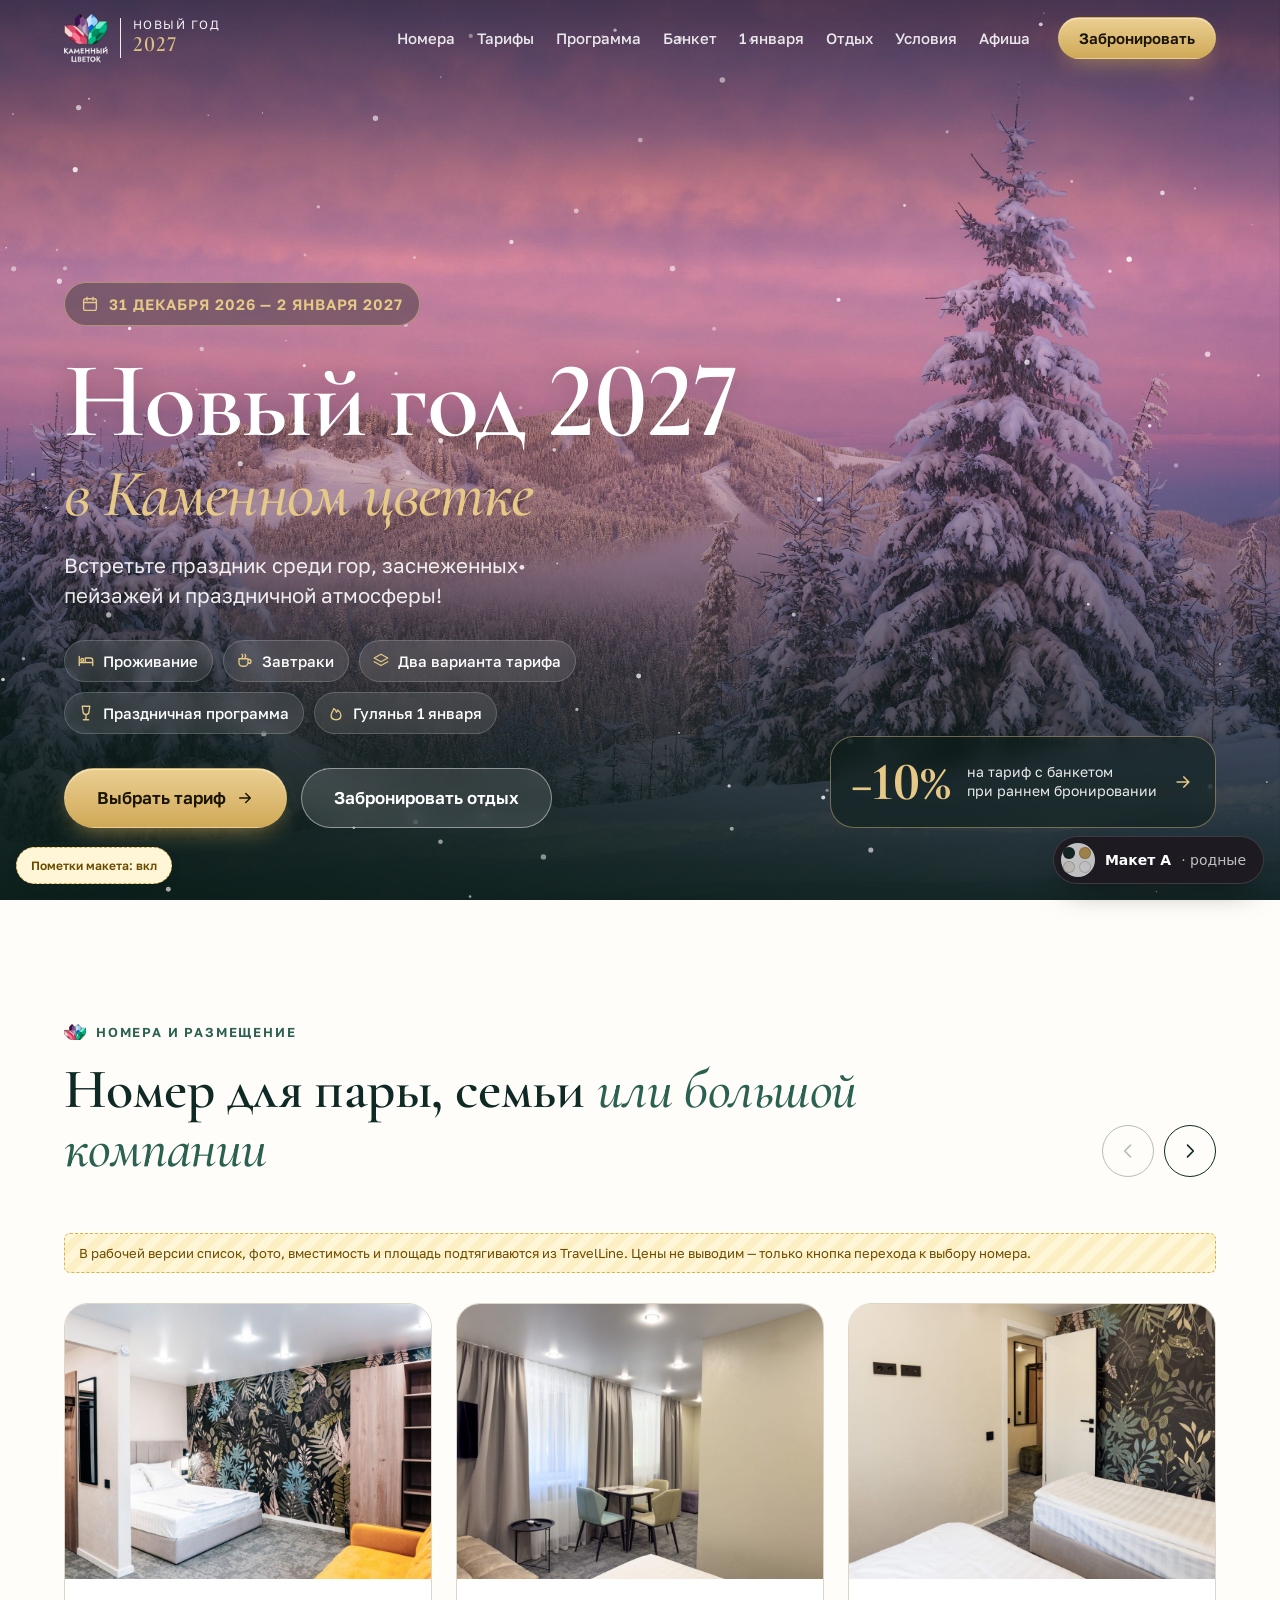
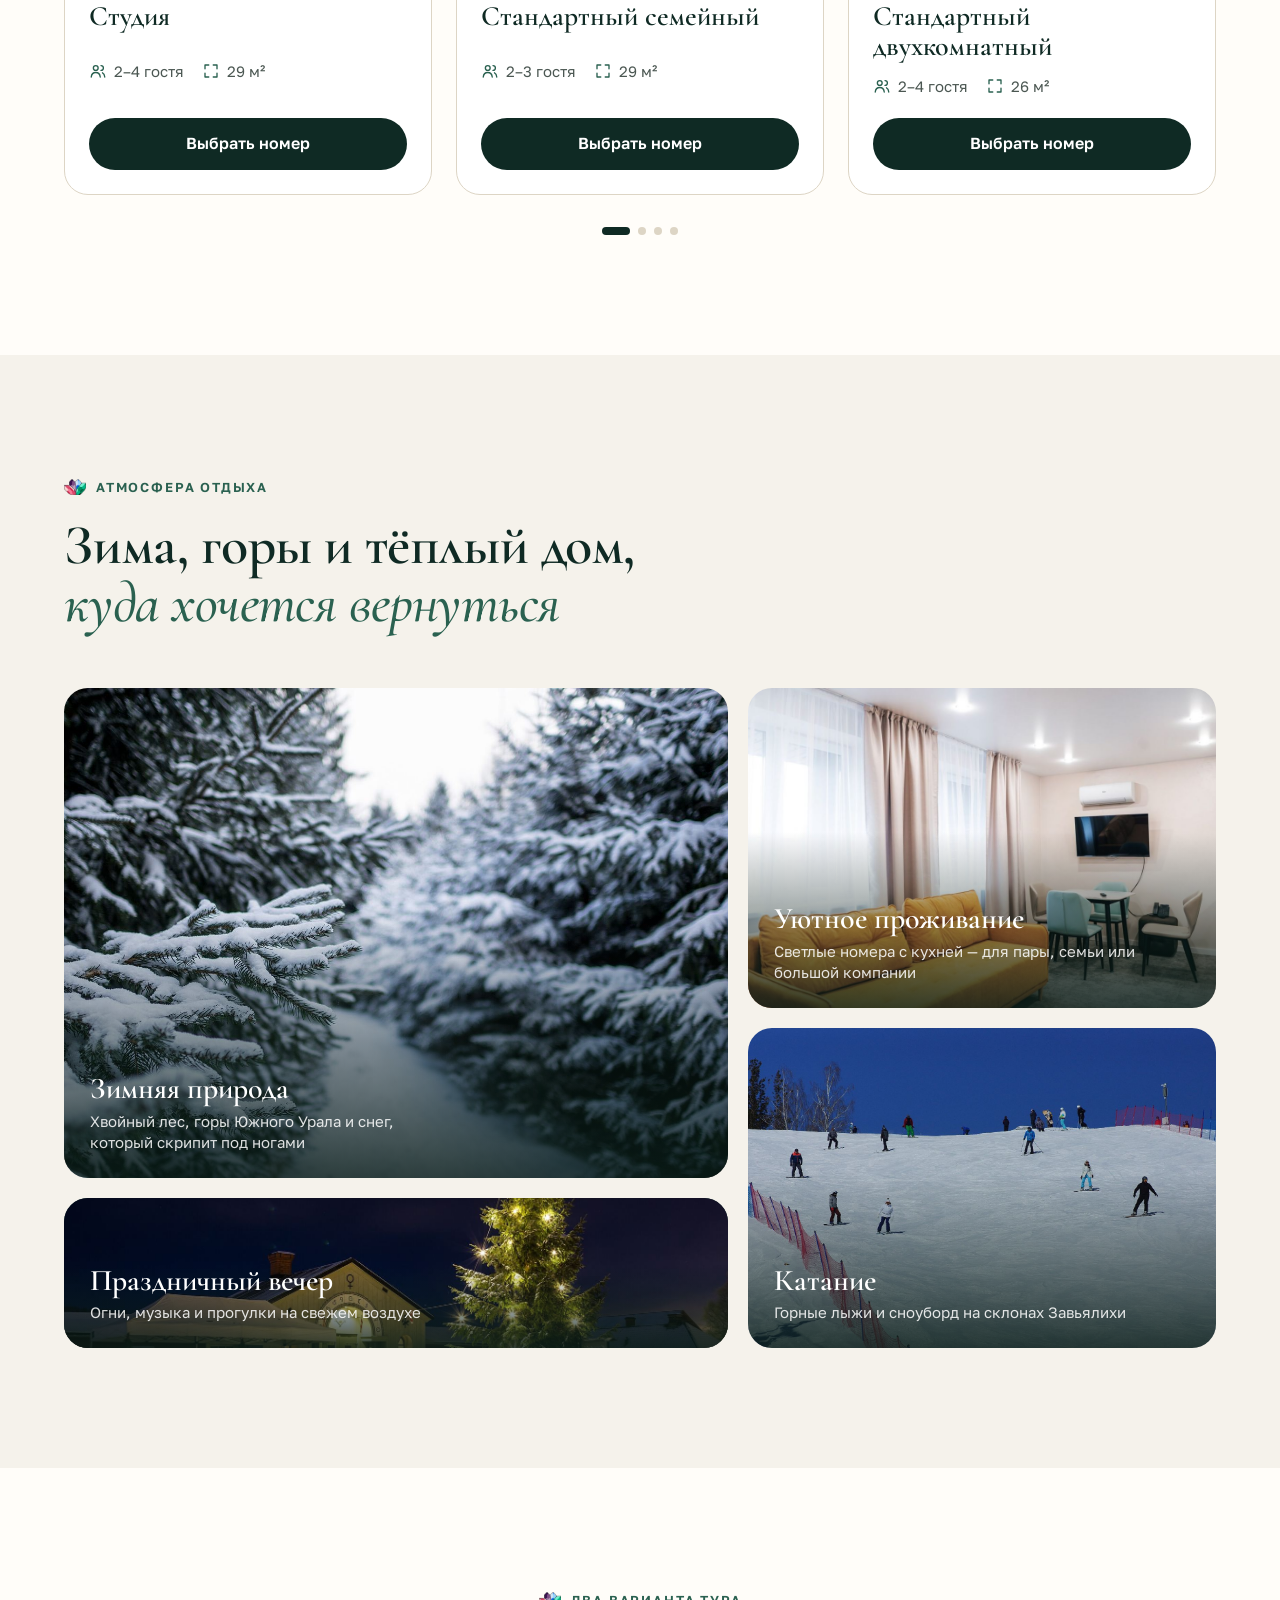
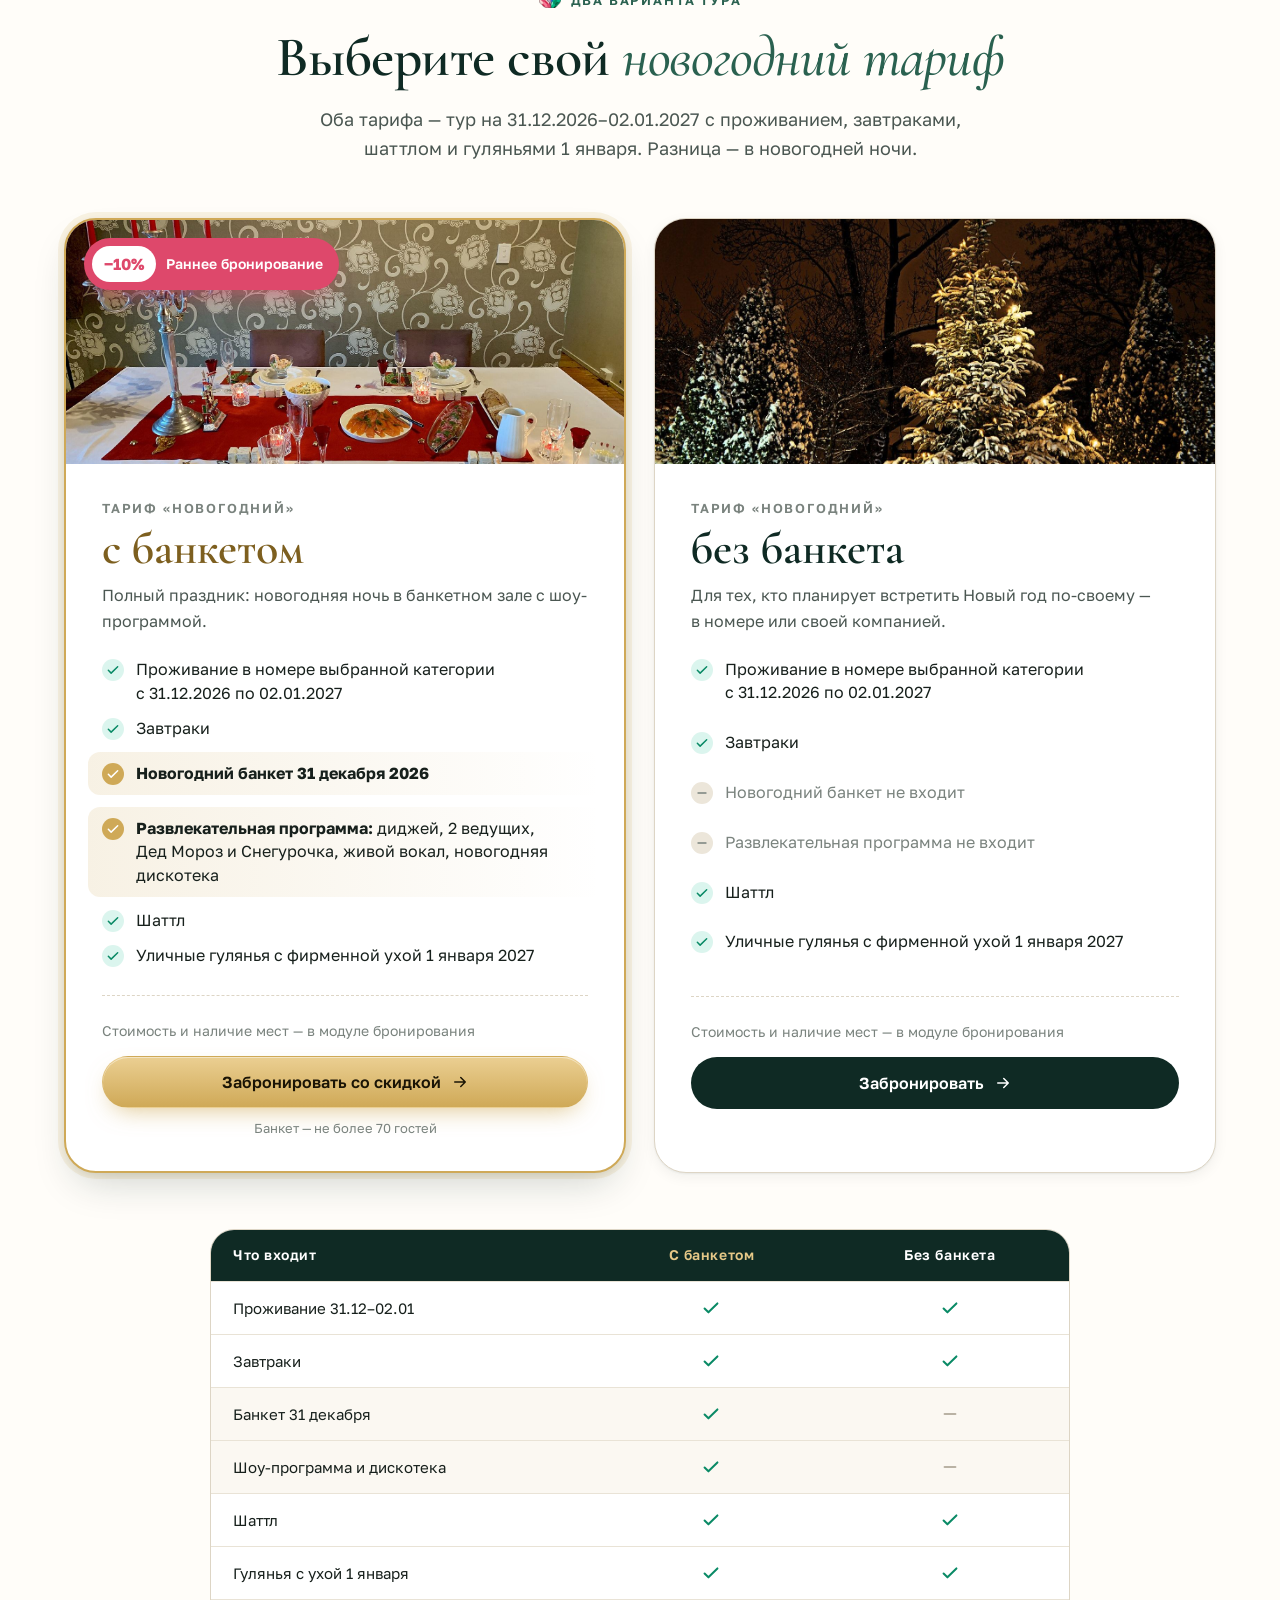
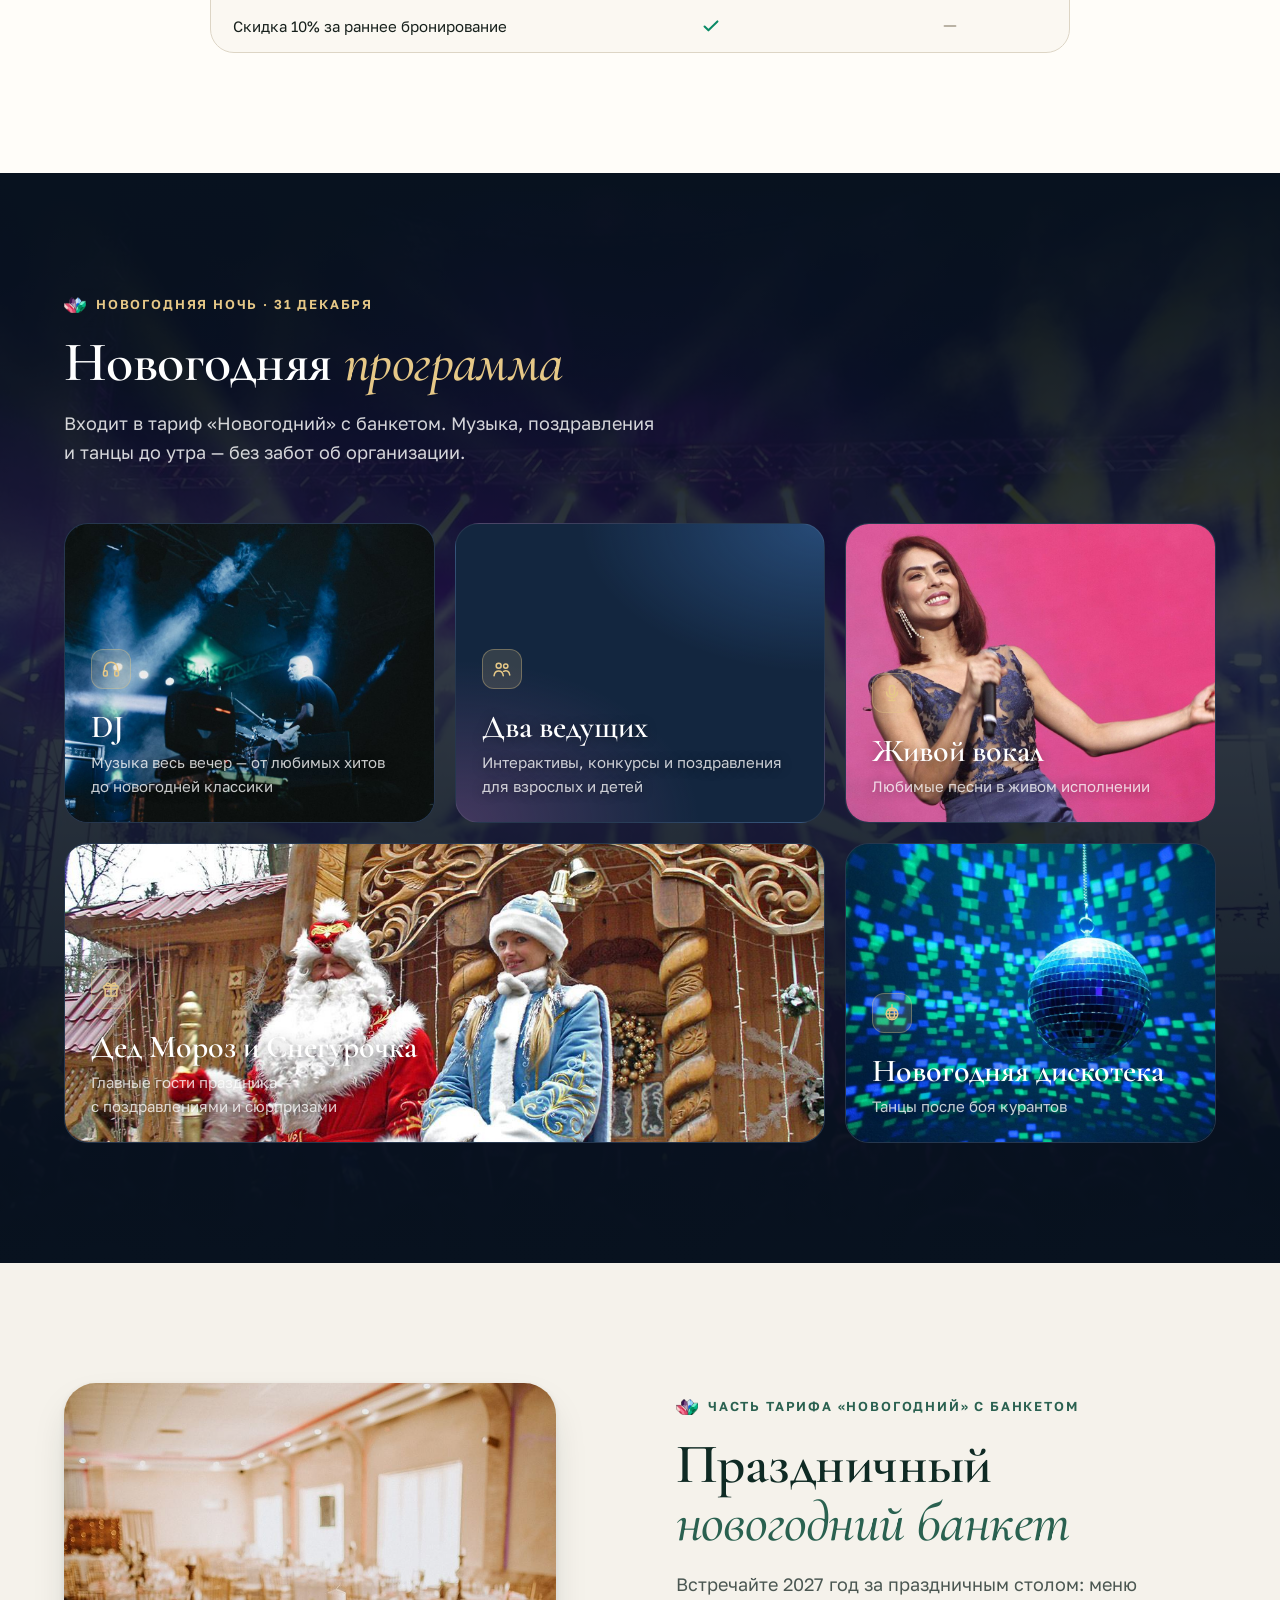
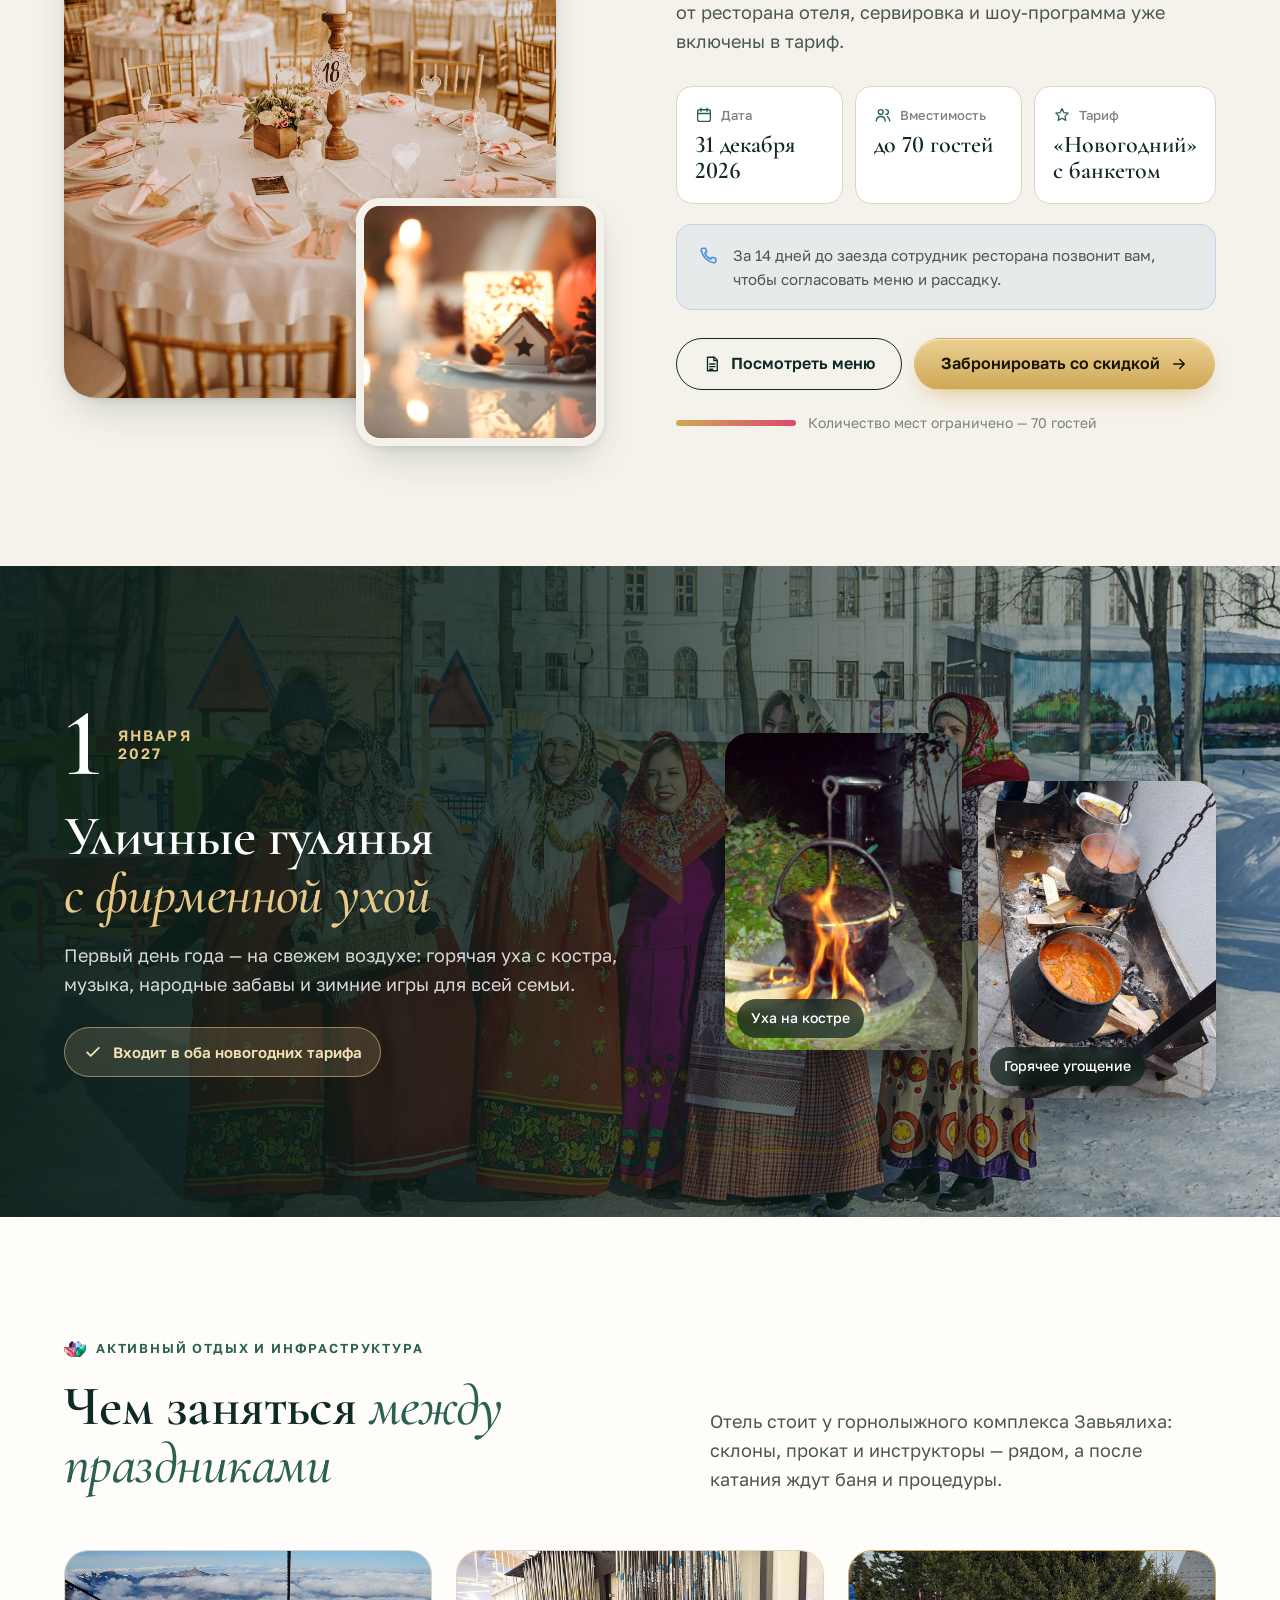
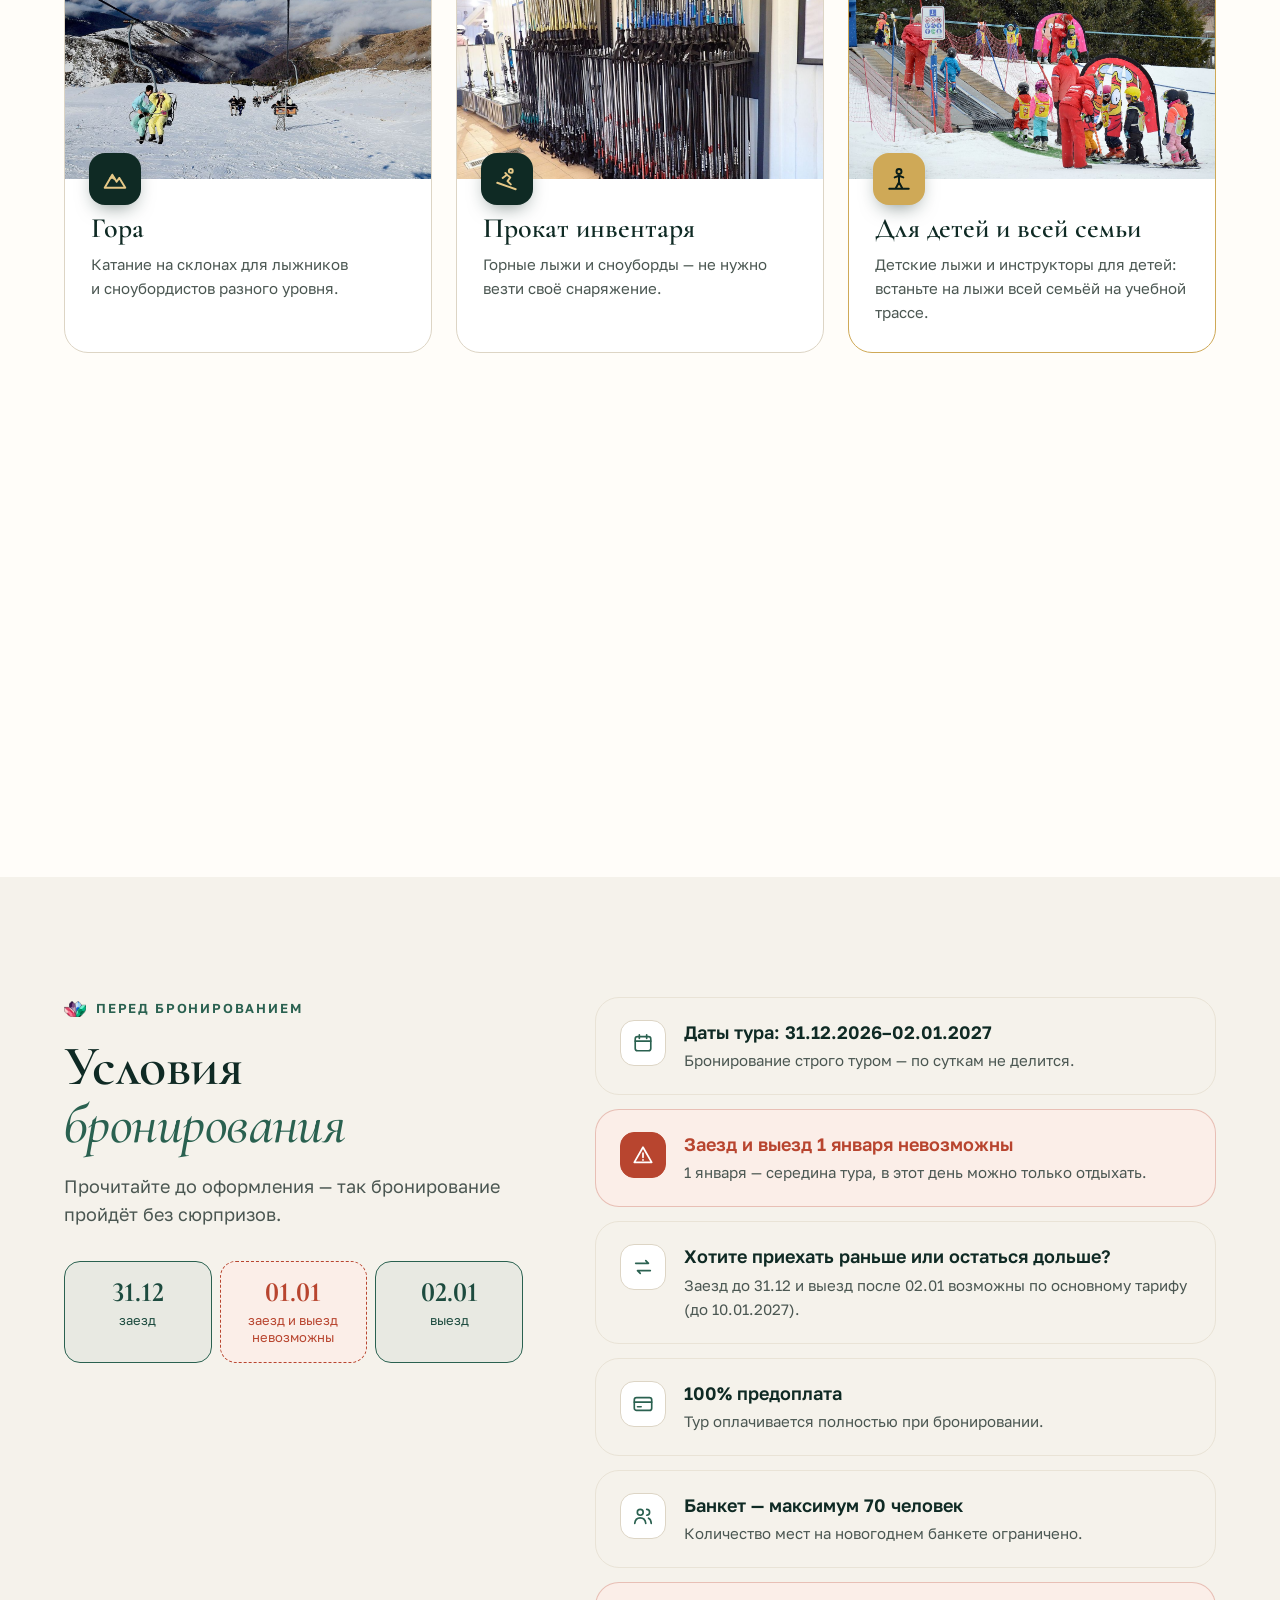
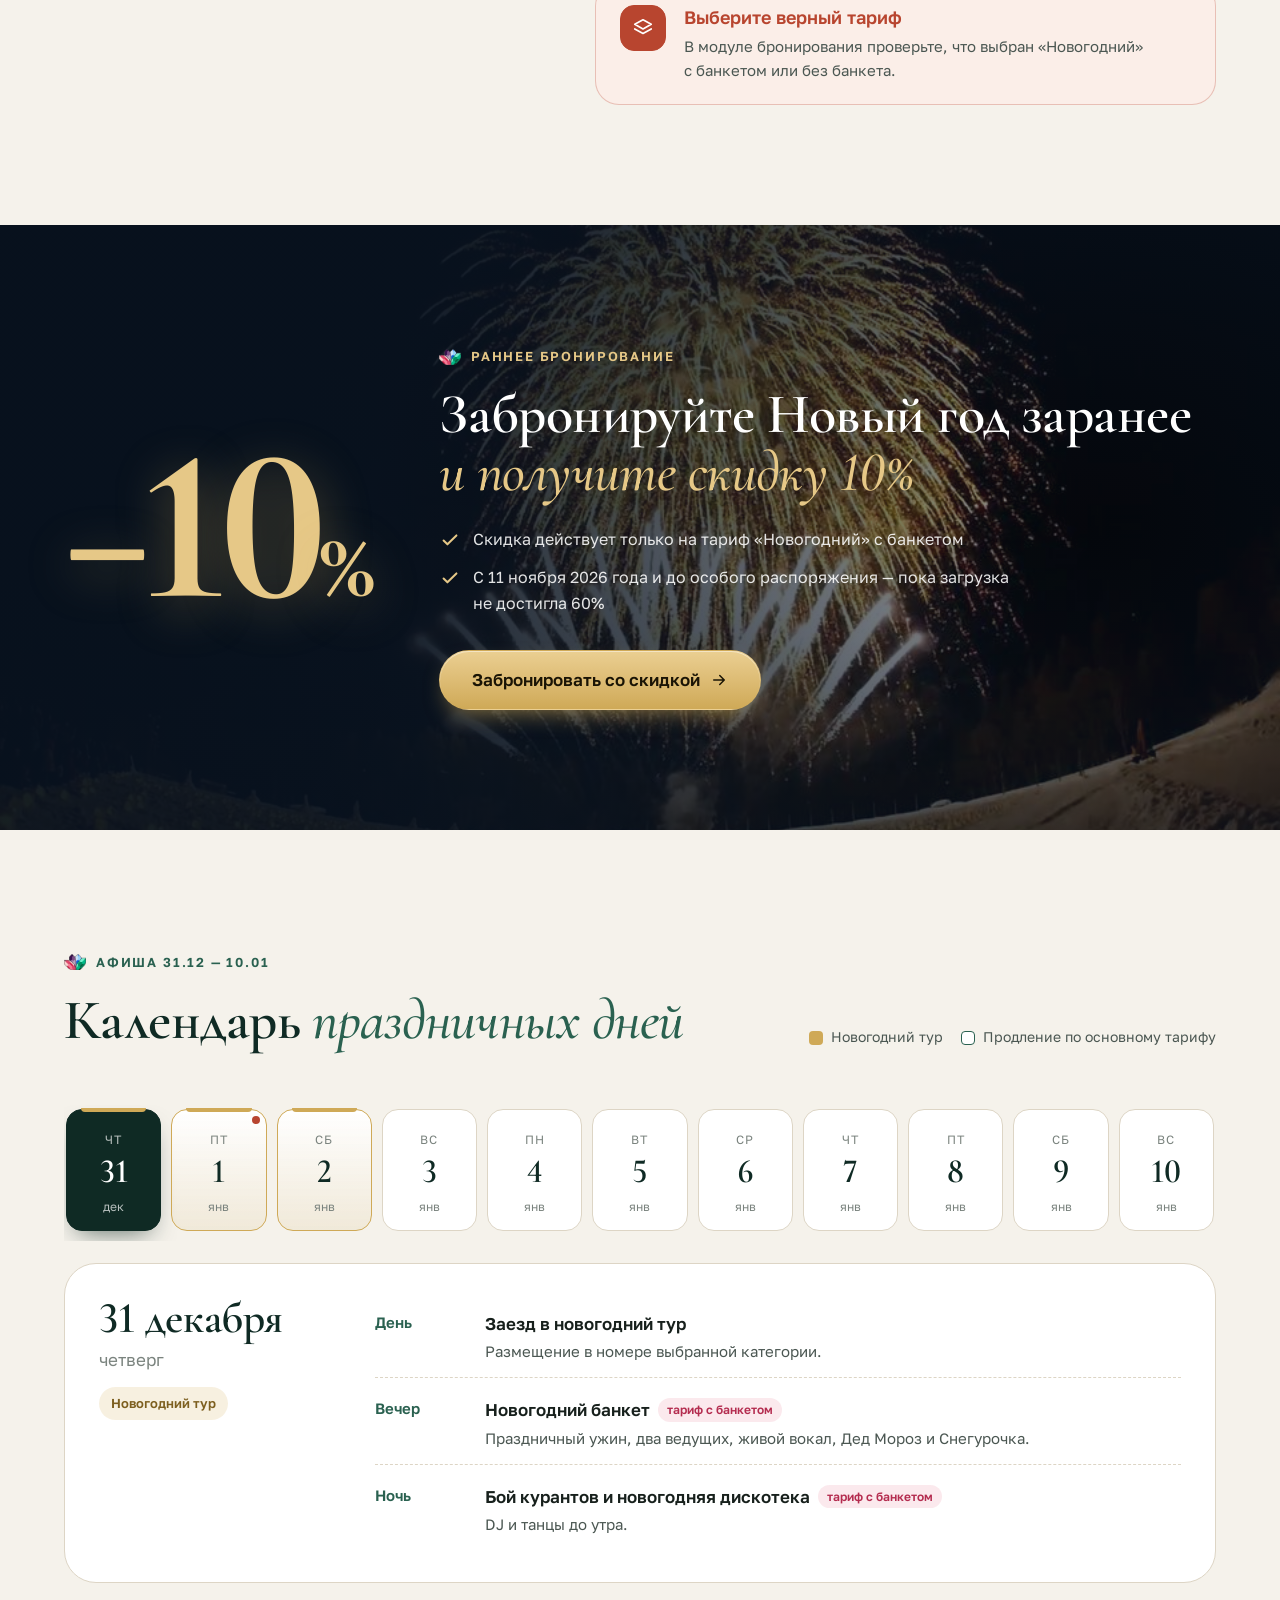
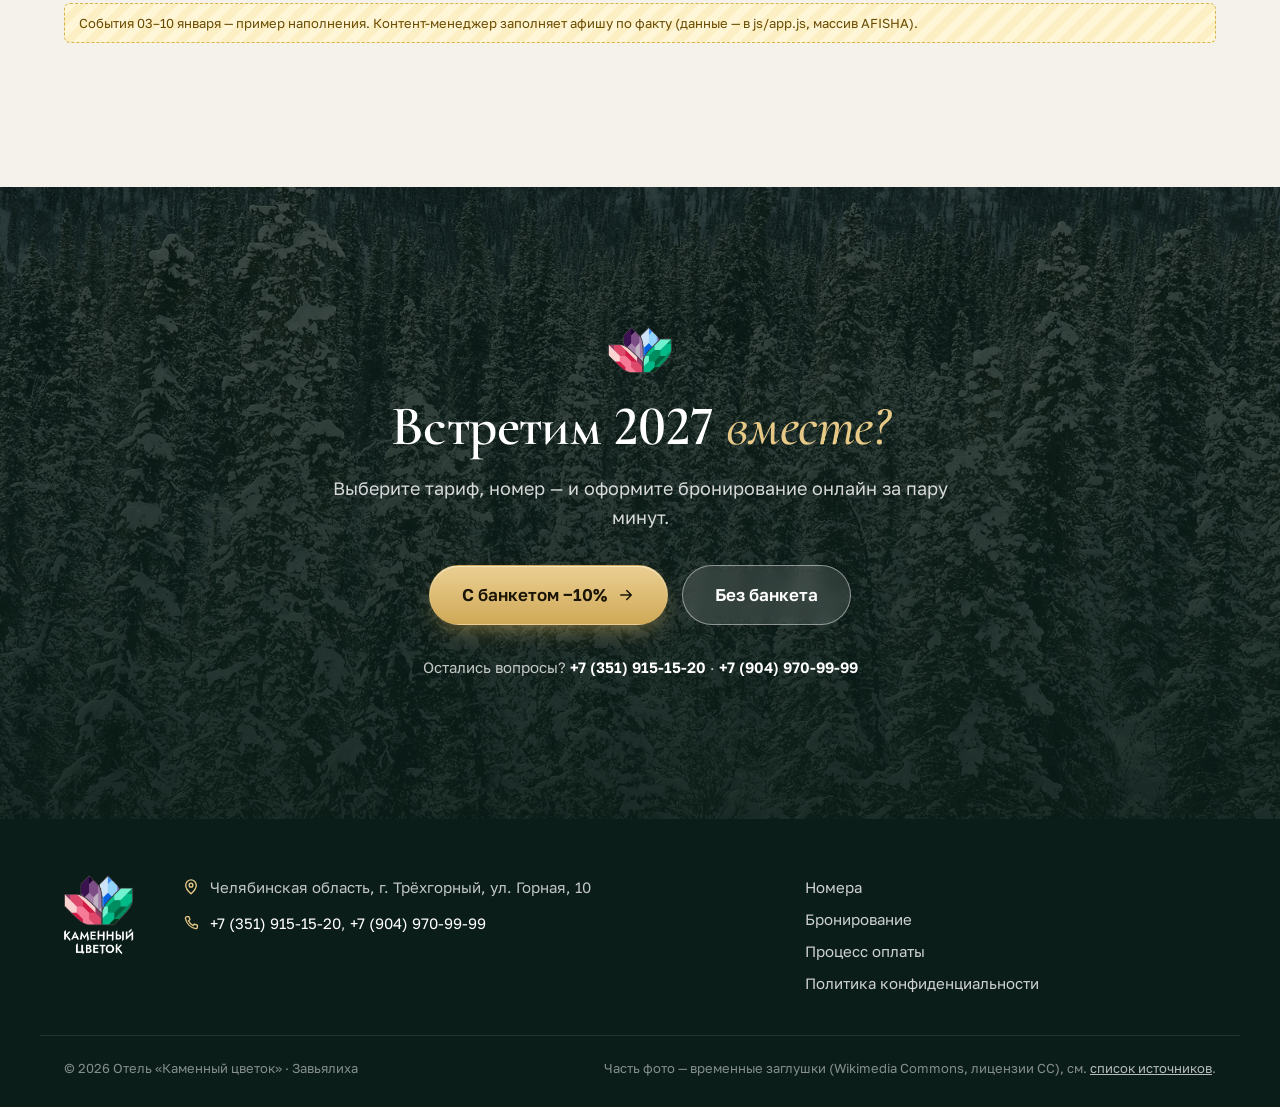
==== commit 8af94400: "Переключатель макетов A–D и цветовых тем на всех вариантах + фирменная тема (цвета логотипа) shared/" ====
--- a/index.html
+++ b/index.html
@@ -15,6 +15,7 @@
 <link href="https://fonts.googleapis.com/css2?family=Cormorant+Garamond:ital,wght@0,500;0,600;0,700;1,500;1,600&family=Golos+Text:wght@400;500;600;700&display=swap" rel="stylesheet">
 <link rel="preload" as="image" href="img/stock/hero-winter.jpg">
 <link rel="stylesheet" href="css/styles.css">
+<script src="shared/switcher.js"></script>
 </head>
 <body>
 
--- a/css/styles.css
+++ b/css/styles.css
@@ -501,3 +501,170 @@
   .ftr{padding-bottom:110px}
   .notes-toggle{bottom:auto;top:calc(var(--hdr) + 10px);left:auto;right:12px}
 }
+
+/* ==== Фирменная тема (цвета логотипа) — включается переключателем, data-theme="brand" на <html> ==== */
+/* Токены — вручную; перекрытия ниже собраны скриптом refs-ny2027/tools/brand_css.py */
+:root[data-theme="brand"]{--pine-950:#1c0828;--pine-900:#2a0d3b;--pine-800:#3A1250;--pine-700:#4a1a66;--pine-600:#5A2A78;--night-950:#04122b;--night-900:#071b3d;--night-800:#0b2a5c;--night-700:#0f3a80;--snow:#F7F5F8;--snow-2:#EEE9F1;--paper:#FFFDFE;--ink:#1f1724;--ink-2:#424041;--ink-3:#6c6670;--line:#DCD3E1;--line-2:#EAE4EE;--gold:#00BA88;--gold-2:#71F2CC;--gold-3:#C9FBEA;--gold-ink:#007A52;--ruby:#D11E46;--ruby-2:#F67B97;--amethyst:#5A2A78;--sapphire:#0164E5;--emerald:#00BA88}
+:root:where([data-theme="brand"]){--sh-1:0 1px 2px rgba(42,13,59,.06),0 4px 14px rgba(42,13,59,.06);--sh-2:0 2px 6px rgba(42,13,59,.08),0 18px 40px -12px rgba(42,13,59,.22);--f-display:"Cormorant Garamond",Georgia,"Times New Roman",serif;--f-body:"Golos Text",system-ui,-apple-system,"Segoe UI",Roboto,Arial,sans-serif;--wrap:1200px;--hdr:76px;--ease:cubic-bezier(.2,.7,.2,1)}
+:root:where([data-theme="brand"]){-webkit-text-size-adjust:100%}
+:where([data-theme="brand"]) body{-webkit-font-smoothing:antialiased}
+:where([data-theme="brand"]) .btn{--bg:var(--pine-900);--fg:#fff;-webkit-tap-highlight-color:transparent}
+:where([data-theme="brand"]) .btn--gold{--bg:linear-gradient(180deg,var(--gold-2),var(--gold));background:linear-gradient(180deg,#71F2CC 0%,var(--gold) 100%);box-shadow:0 1px 0 rgba(255,255,255,.45) inset,0 10px 24px -10px rgba(0,186,136,.75)}
+:where([data-theme="brand"]) .btn--gold:hover{box-shadow:0 1px 0 rgba(255,255,255,.45) inset,0 16px 30px -12px rgba(0,186,136,.9)}
+:where([data-theme="brand"]) .btn--pine{--bg:var(--pine-900)}
+:where([data-theme="brand"]) .btn--pine:hover{--bg:var(--pine-700)}
+:where([data-theme="brand"]) .btn--glass{background:rgba(255,255,255,.12);-webkit-backdrop-filter:blur(8px)}
+:where([data-theme="brand"]) .btn--glass:hover{background:rgba(255,255,255,.22)}
+:where([data-theme="brand"]) .btn--outline{background:transparent}
+:where([data-theme="brand"]) .btn--outline:hover{background:var(--pine-900)}
+:where([data-theme="brand"]) .round:hover{background:var(--pine-900)}
+:where([data-theme="brand"]) .hdr__nav a::after{background:var(--gold)}
+:where([data-theme="brand"]) .hdr.is-solid{background:rgba(255,253,254,.94);-webkit-backdrop-filter:saturate(1.4) blur(14px);box-shadow:0 1px 0 var(--line-2),0 10px 30px -18px rgba(42,13,59,.35)}
+:where([data-theme="brand"]) .hero{background:var(--night-900)}
+:where([data-theme="brand"]) .hero__bg::after{background:linear-gradient(180deg,rgba(4,18,43,.55) 0%,rgba(4,18,43,.05) 30%,rgba(4,18,43,.25) 55%,rgba(28,8,40,.92) 100%),
+  radial-gradient(120% 70% at 10% 100%,rgba(28,8,40,.85),transparent 60%)}
+:where([data-theme="brand"]) .hero__dates{border:1px solid rgba(113,242,204,.5);border-radius:999px;background:rgba(28,8,40,.35);-webkit-backdrop-filter:blur(6px)}
+:where([data-theme="brand"]) .hero__chips li{border-radius:999px;background:rgba(255,255,255,.1);border:1px solid rgba(255,255,255,.18);-webkit-backdrop-filter:blur(8px)}
+:where([data-theme="brand"]) .hero__promo{border-radius:var(--r-lg);background:rgba(28,8,40,.55);border:1px solid rgba(113,242,204,.45);-webkit-backdrop-filter:blur(10px)}
+:where([data-theme="brand"]) .hero__promo:hover{background:rgba(28,8,40,.7)}
+:where([data-theme="brand"]) .sec--snow{background:var(--snow)}
+:where([data-theme="brand"]) .sec--paper{background:var(--paper)}
+:where([data-theme="brand"]) .sec--night{background:var(--night-900)}
+:where([data-theme="brand"]) .mood__item{border-radius:var(--r-lg);background:var(--pine-800)}
+:where([data-theme="brand"]) .mood__item::after{background:linear-gradient(180deg,transparent 45%,rgba(28,8,40,.82))}
+:where([data-theme="brand"]) .tariff{background:#fff;border:1px solid var(--line);border-radius:var(--r-xl);box-shadow:var(--sh-1)}
+:where([data-theme="brand"]) .tariff:hover{box-shadow:var(--sh-2)}
+:where([data-theme="brand"]) .tariff--main{border:2px solid var(--gold);box-shadow:0 0 0 6px rgba(0,186,136,.14),var(--sh-2)}
+:where([data-theme="brand"]) .tariff__media{background:var(--pine-800)}
+:where([data-theme="brand"]) .tariff__badge{border-radius:999px;background:var(--ruby);box-shadow:0 10px 24px -10px rgba(209,30,70,.8)}
+:where([data-theme="brand"]) .tariff__badge b{border-radius:999px;background:#fff}
+:where([data-theme="brand"]) .tariff__list svg{border-radius:50%;background:rgba(0,186,136,.14);color:#007A52}
+:where([data-theme="brand"]) .tariff__list .is-extra{background:linear-gradient(90deg,rgba(0,186,136,.16),rgba(0,186,136,0));border-radius:12px}
+:where([data-theme="brand"]) .tariff__list .is-extra svg{background:var(--gold);color:#fff}
+:where([data-theme="brand"]) .tariff__list .is-off{color:var(--ink-3)}
+:where([data-theme="brand"]) .tariff__list .is-off svg{background:var(--snow-2);color:var(--ink-3)}
+:where([data-theme="brand"]) .tariff__foot{border-top:1px dashed var(--line)}
+:where([data-theme="brand"]) .tariff__price{color:var(--ink-3)}
+:where([data-theme="brand"]) .tariff__note{color:var(--ink-3)}
+:where([data-theme="brand"]) .compare{border:1px solid var(--line);border-radius:var(--r-lg);background:#fff}
+:where([data-theme="brand"]) .compare__row{border-top:1px solid var(--line-2)}
+:where([data-theme="brand"]) .compare__row:first-child{border-top:0}
+:where([data-theme="brand"]) .compare__row--head{background:var(--pine-900);color:#fff}
+:where([data-theme="brand"]) .compare__row--head span:nth-child(2){color:var(--gold-2)}
+:where([data-theme="brand"]) .compare__row--hl{background:rgba(0,186,136,.08)}
+:where([data-theme="brand"]) .compare .y svg{color:#007A52}
+:where([data-theme="brand"]) .compare .n svg{color:#b4abb9}
+:where([data-theme="brand"]) .program{background:var(--night-950)}
+:where([data-theme="brand"]) .program__bg::after{background:linear-gradient(180deg,var(--night-950) 0%,rgba(4,18,43,.55) 40%,var(--night-950) 100%)}
+:where([data-theme="brand"]) .act{border-radius:var(--r-lg);background:var(--night-800);border:1px solid rgba(255,255,255,.08)}
+:where([data-theme="brand"]) .act::before{background:linear-gradient(180deg,rgba(4,18,43,0) 20%,rgba(4,18,43,.7) 52%,rgba(4,18,43,.97) 82%)}
+:where([data-theme="brand"]) .act--plain{background:radial-gradient(120% 90% at 100% 0%,rgba(76,143,224,.35),transparent 55%),radial-gradient(110% 90% at 0% 100%,rgba(125,78,133,.45),transparent 60%),var(--night-800)}
+:where([data-theme="brand"]) .act__body svg{border-radius:12px;background:rgba(113,242,204,.16);color:var(--gold-2);border:1px solid rgba(113,242,204,.35)}
+:where([data-theme="brand"]) .act__body p{color:rgba(255,255,255,.78)}
+:where([data-theme="brand"]) .banquet__main{border-radius:var(--r-xl);box-shadow:var(--sh-2)}
+:where([data-theme="brand"]) .banquet__inset{border-radius:var(--r-lg);border:8px solid var(--snow);box-shadow:var(--sh-2)}
+:where([data-theme="brand"]) .facts div{border-radius:var(--r);background:#fff;border:1px solid var(--line)}
+:where([data-theme="brand"]) .facts dt{color:var(--ink-3)}
+:where([data-theme="brand"]) .facts dt svg{color:var(--pine-600)}
+:where([data-theme="brand"]) .facts dd{color:var(--pine-900)}
+:where([data-theme="brand"]) .callout{border-radius:var(--r);background:rgba(76,143,224,.08);border:1px solid rgba(76,143,224,.25);color:var(--ink-2)}
+:where([data-theme="brand"]) .callout svg{color:var(--sapphire)}
+:where([data-theme="brand"]) .seats{color:var(--ink-3)}
+:where([data-theme="brand"]) .seats__bar{border-radius:9px;background:var(--snow-2)}
+:where([data-theme="brand"]) .seats__bar i{background:linear-gradient(90deg,var(--gold),var(--ruby))}
+:where([data-theme="brand"]) .jan1{color:#fff;background:var(--pine-950)}
+:where([data-theme="brand"]) .jan1__bg::after{background:linear-gradient(90deg,rgba(28,8,40,.95) 0%,rgba(28,8,40,.82) 42%,rgba(28,8,40,.25) 100%)}
+:where([data-theme="brand"]) .jan1__date{color:var(--gold-2)}
+:where([data-theme="brand"]) .jan1__date span{color:#fff}
+:where([data-theme="brand"]) .pill{border-radius:999px}
+:where([data-theme="brand"]) .pill--gold{background:rgba(113,242,204,.16);border:1px solid rgba(113,242,204,.55);color:var(--gold-3)}
+:where([data-theme="brand"]) .jan1__cards figure{border-radius:var(--r-lg);box-shadow:0 20px 50px -20px rgba(0,0,0,.6)}
+:where([data-theme="brand"]) .jan1__cards figcaption{border-radius:999px;background:rgba(28,8,40,.7);-webkit-backdrop-filter:blur(6px)}
+:where([data-theme="brand"]) .infra__item{background:#fff;border:1px solid var(--line);border-radius:var(--r-lg)}
+:where([data-theme="brand"]) .infra__item:hover{box-shadow:var(--sh-2)}
+:where([data-theme="brand"]) .infra__img{background:var(--pine-800)}
+:where([data-theme="brand"]) .infra__body h3{color:var(--pine-900)}
+:where([data-theme="brand"]) .infra__body p{color:var(--ink-2)}
+:where([data-theme="brand"]) .ico{border-radius:16px;background:var(--pine-900);color:var(--gold-2);box-shadow:0 8px 20px -8px rgba(42,13,59,.6)}
+:where([data-theme="brand"]) .infra__item--accent{border-color:var(--gold)}
+:where([data-theme="brand"]) .infra__item--accent .ico{background:var(--gold);color:var(--pine-950)}
+:where([data-theme="brand"]) .carousel{-webkit-overflow-scrolling:touch}
+:where([data-theme="brand"]) .room{background:#fff;border:1px solid var(--line);border-radius:var(--r-lg)}
+:where([data-theme="brand"]) .room:hover{box-shadow:var(--sh-2)}
+:where([data-theme="brand"]) .room__body h3{color:var(--pine-900)}
+:where([data-theme="brand"]) .room__meta{color:var(--ink-2)}
+:where([data-theme="brand"]) .room__meta svg{color:var(--pine-600)}
+:where([data-theme="brand"]) .carousel__dots i{border-radius:9px;background:var(--line)}
+:where([data-theme="brand"]) .carousel__dots i.is-on{background:var(--pine-900)}
+:where([data-theme="brand"]) .tour-line__day{border-radius:var(--r);border:1.5px solid}
+:where([data-theme="brand"]) .tour-line__day.is-ok{border-color:var(--pine-600);color:var(--pine-700);background:rgba(42,97,80,.06)}
+:where([data-theme="brand"]) .tour-line__day.is-stop{border-color:var(--warn);color:var(--warn);background:var(--warn-bg);border-style:dashed}
+:where([data-theme="brand"]) .term{border-radius:var(--r-lg);background:var(--snow);border:1px solid var(--line-2)}
+:where([data-theme="brand"]) .term h3{color:var(--pine-900)}
+:where([data-theme="brand"]) .term p{color:var(--ink-2)}
+:where([data-theme="brand"]) .term__ico{border-radius:14px;background:#fff;color:var(--pine-600);border:1px solid var(--line)}
+:where([data-theme="brand"]) .term--warn{background:var(--warn-bg);border-color:rgba(184,69,47,.28)}
+:where([data-theme="brand"]) .term--warn h3{color:var(--warn)}
+:where([data-theme="brand"]) .term--warn .term__ico{color:#fff;background:var(--warn);border-color:var(--warn)}
+:where([data-theme="brand"]) .early{color:#fff;background:var(--night-950)}
+:where([data-theme="brand"]) .early__bg::after{background:radial-gradient(80% 120% at 85% 50%,rgba(4,18,43,.2),rgba(4,18,43,.92) 70%)}
+:where([data-theme="brand"]) .early__num{color:var(--gold-2);text-shadow:0 10px 50px rgba(0,186,136,.4)}
+:where([data-theme="brand"]) .early__terms li{color:rgba(255,255,255,.88)}
+:where([data-theme="brand"]) .early__terms svg{color:var(--gold-2)}
+:where([data-theme="brand"]) .legend{color:var(--ink-2)}
+:where([data-theme="brand"]) .lg{border-radius:4px}
+:where([data-theme="brand"]) .lg--tour{background:var(--gold)}
+:where([data-theme="brand"]) .lg--base{background:#fff;border:1.5px solid var(--pine-600)}
+:where([data-theme="brand"]) .day{border-radius:var(--r);border:1.5px solid var(--line);background:#fff;text-align:center}
+:where([data-theme="brand"]) .day__wd{text-transform:uppercase;color:var(--ink-3)}
+:where([data-theme="brand"]) .day__d{color:var(--pine-900)}
+:where([data-theme="brand"]) .day__m{color:var(--ink-3)}
+:where([data-theme="brand"]) .day.is-tour{border-color:var(--gold);background:linear-gradient(180deg,#fff,rgba(0,186,136,.12))}
+:where([data-theme="brand"]) .day.is-tour::before{border-radius:0 0 4px 4px;background:var(--gold)}
+:where([data-theme="brand"]) .day.is-selected{background:var(--pine-900);border-color:var(--pine-900);box-shadow:0 12px 26px -12px rgba(42,13,59,.7)}
+:where([data-theme="brand"]) .day.is-selected .day__d{color:#fff}
+:where([data-theme="brand"]) .day.is-selected .day__wd,:where([data-theme="brand"]) .day.is-selected .day__m{color:rgba(255,255,255,.7)}
+:where([data-theme="brand"]) .day__flag{border-radius:50%;background:var(--warn)}
+:where([data-theme="brand"]) .day-panel{border-radius:var(--r-xl);background:#fff;border:1px solid var(--line)}
+:where([data-theme="brand"]) .day-panel__date{color:var(--pine-900)}
+:where([data-theme="brand"]) .day-panel__tag{border-radius:999px}
+:where([data-theme="brand"]) .day-panel__tag--tour{background:rgba(0,186,136,.18);color:var(--gold-ink)}
+:where([data-theme="brand"]) .day-panel__tag--base{background:rgba(42,97,80,.1);color:var(--pine-700)}
+:where([data-theme="brand"]) .day-panel__warn{color:var(--warn)}
+:where([data-theme="brand"]) .event{border-bottom:1px dashed var(--line)}
+:where([data-theme="brand"]) .event:last-child{border-bottom:0}
+:where([data-theme="brand"]) .event__time{color:var(--pine-600)}
+:where([data-theme="brand"]) .event__title{color:var(--ink)}
+:where([data-theme="brand"]) .event__desc{color:var(--ink-2)}
+:where([data-theme="brand"]) .event__tag{border-radius:999px;background:rgba(209,30,70,.12);color:#B8163B}
+:where([data-theme="brand"]) .final{color:#fff;text-align:center;background:var(--pine-950)}
+:where([data-theme="brand"]) .final__bg::after{background:linear-gradient(180deg,rgba(28,8,40,.75),rgba(28,8,40,.9))}
+:where([data-theme="brand"]) .final__phones{color:rgba(255,255,255,.75)}
+:where([data-theme="brand"]) .final__phones a{color:#fff;text-decoration:none}
+:where([data-theme="brand"]) .ftr{background:var(--pine-950);color:rgba(255,255,255,.75)}
+:where([data-theme="brand"]) .ftr__col svg{color:var(--gold-2)}
+:where([data-theme="brand"]) .ftr__col a{color:#fff;text-decoration:none}
+:where([data-theme="brand"]) .ftr__links a{color:rgba(255,255,255,.8)}
+:where([data-theme="brand"]) .ftr__links a:hover{color:var(--gold-2)}
+:where([data-theme="brand"]) .ftr__bottom{border-top:1px solid rgba(255,255,255,.1);color:rgba(255,255,255,.5)}
+:where([data-theme="brand"]) .ftr__bottom a{color:rgba(255,255,255,.7)}
+:where([data-theme="brand"]) .sticky-cta{border-radius:20px;background:rgba(28,8,40,.94);color:#fff;-webkit-backdrop-filter:blur(12px);box-shadow:0 18px 40px -12px rgba(0,0,0,.5)}
+:where([data-theme="brand"]) .sticky-cta span{color:var(--gold-2)}
+:where([data-theme="brand"]) .modal{background:rgba(4,18,43,.6);-webkit-backdrop-filter:blur(4px)}
+:where([data-theme="brand"]) .modal__box{background:var(--paper);border-radius:var(--r-xl);box-shadow:0 30px 80px -20px rgba(0,0,0,.5)}
+:where([data-theme="brand"]) .modal__box p{color:var(--ink-2)}
+:where([data-theme="brand"]) .modal__close{border-radius:50%}
+:where([data-theme="brand"]) .modal__close:hover{background:var(--snow-2)}
+:where([data-theme="brand"]) .todo{color:#6a4c00;background:repeating-linear-gradient(-45deg,#fff6d8,#fff6d8 8px,#fdefc4 8px,#fdefc4 16px);border:1px dashed #d8b24a;border-radius:6px}
+:where([data-theme="brand"]) .notes-toggle{border-radius:999px;background:#fff6d8;color:#6a4c00;border:1px dashed #d8b24a;box-shadow:var(--sh-1)}
+@media (max-width:1024px){:root:where([data-theme="brand"]){--hdr:68px}}
+@media (max-width:1024px){:where([data-theme="brand"]) .hdr__nav{background:var(--paper);color:var(--pine-900);box-shadow:0 30px 40px -20px rgba(0,0,0,.3)}}
+@media (max-width:1024px){:where([data-theme="brand"]) .hdr__nav a{border-bottom:1px solid var(--line-2)}}
+@media (max-width:1024px){:where([data-theme="brand"]) .hdr__nav-phone{color:var(--pine-600)}}
+@media (max-width:1024px){:where([data-theme="brand"]) .hdr.is-open{background:var(--paper);color:var(--pine-900)}}
+@media (max-width:1024px){:where([data-theme="brand"]) .hdr.is-open .hdr__phone svg{color:var(--pine-600)}}
+@media (max-width:860px){:where([data-theme="brand"]) .jan1__bg::after{background:linear-gradient(180deg,rgba(28,8,40,.9),rgba(28,8,40,.8))}}
+@media (max-width:640px){:where([data-theme="brand"]) .hdr__phone{border-radius:12px}}
+@media (max-width:640px){:where([data-theme="brand"]) .facts dd{text-align:right}}
+:where([data-theme="brand"]) .btn--gold{background:linear-gradient(180deg,#D11E46 0%,#B8163B 100%);color:#fff;box-shadow:0 1px 0 rgba(255,255,255,.25) inset,0 10px 24px -10px rgba(209,30,70,.75)}
+:where([data-theme="brand"]) .btn--gold:hover{box-shadow:0 1px 0 rgba(255,255,255,.25) inset,0 16px 30px -12px rgba(209,30,70,.9)}
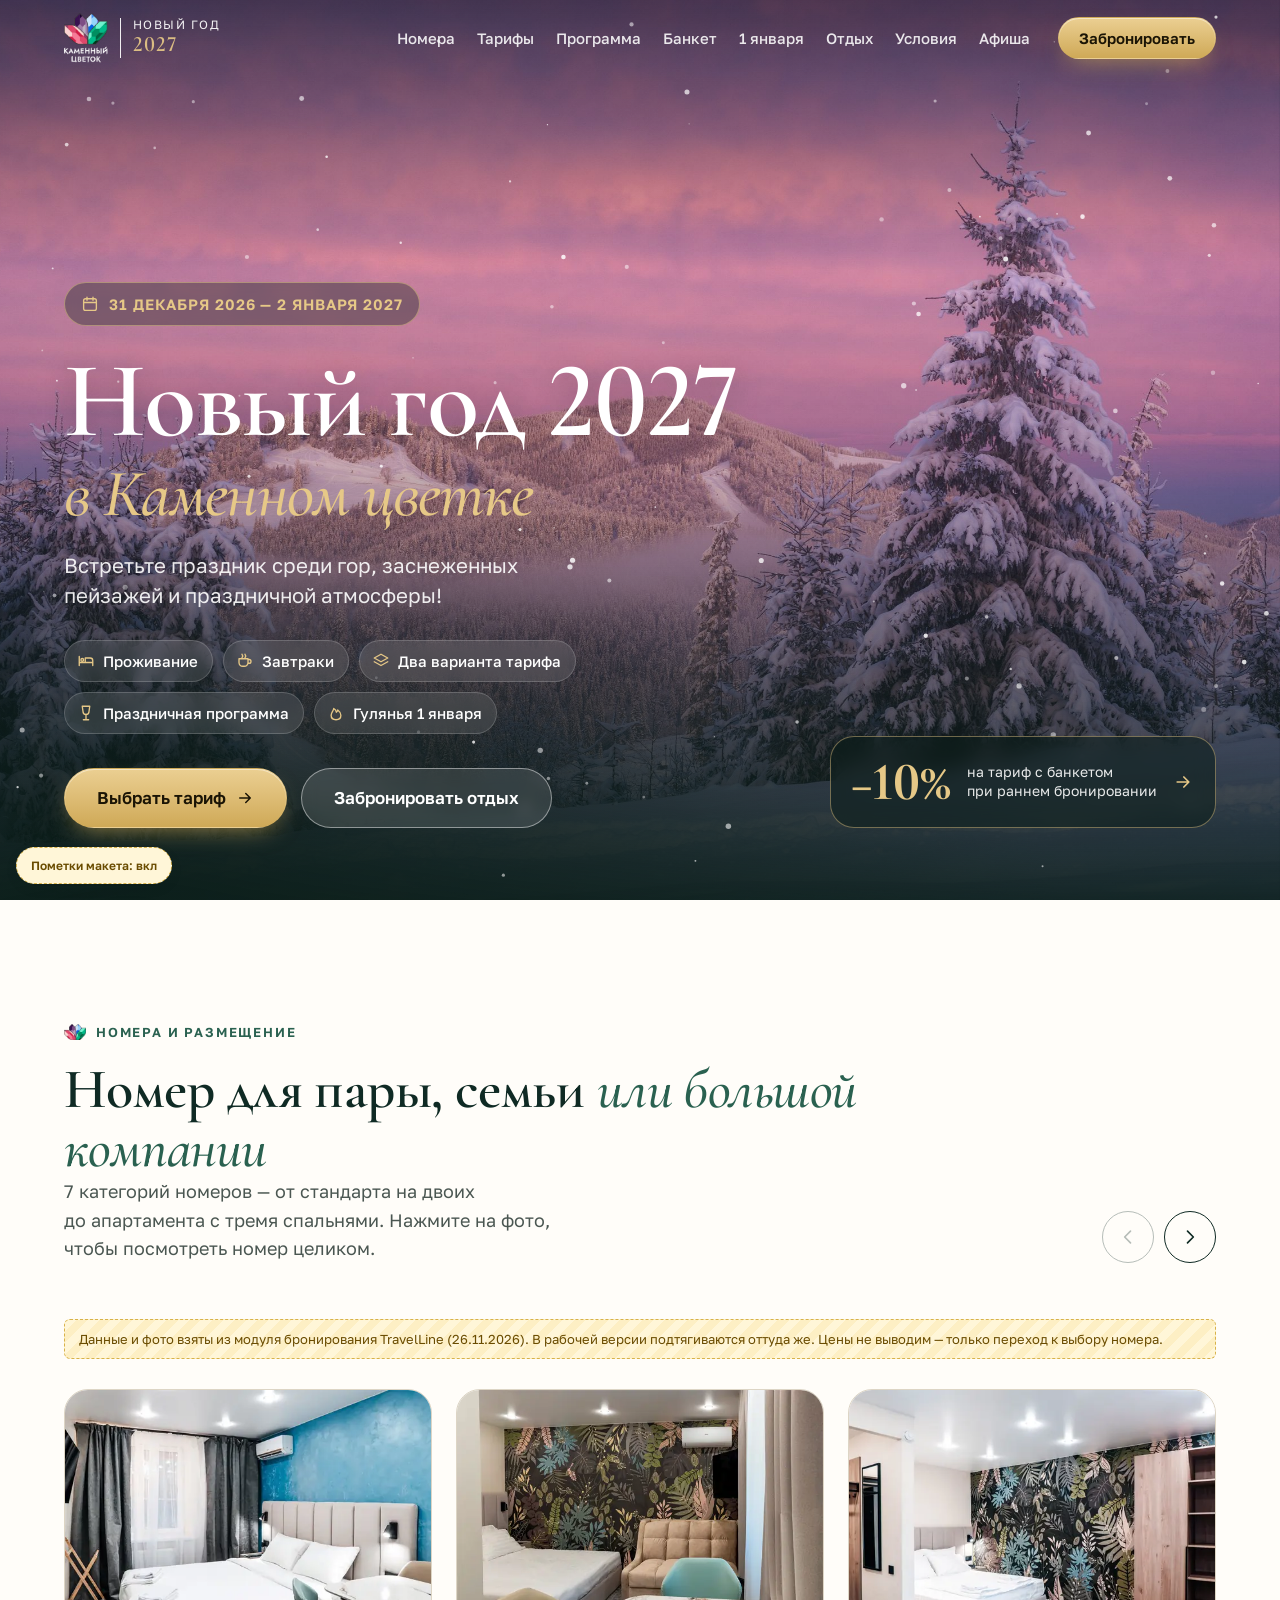
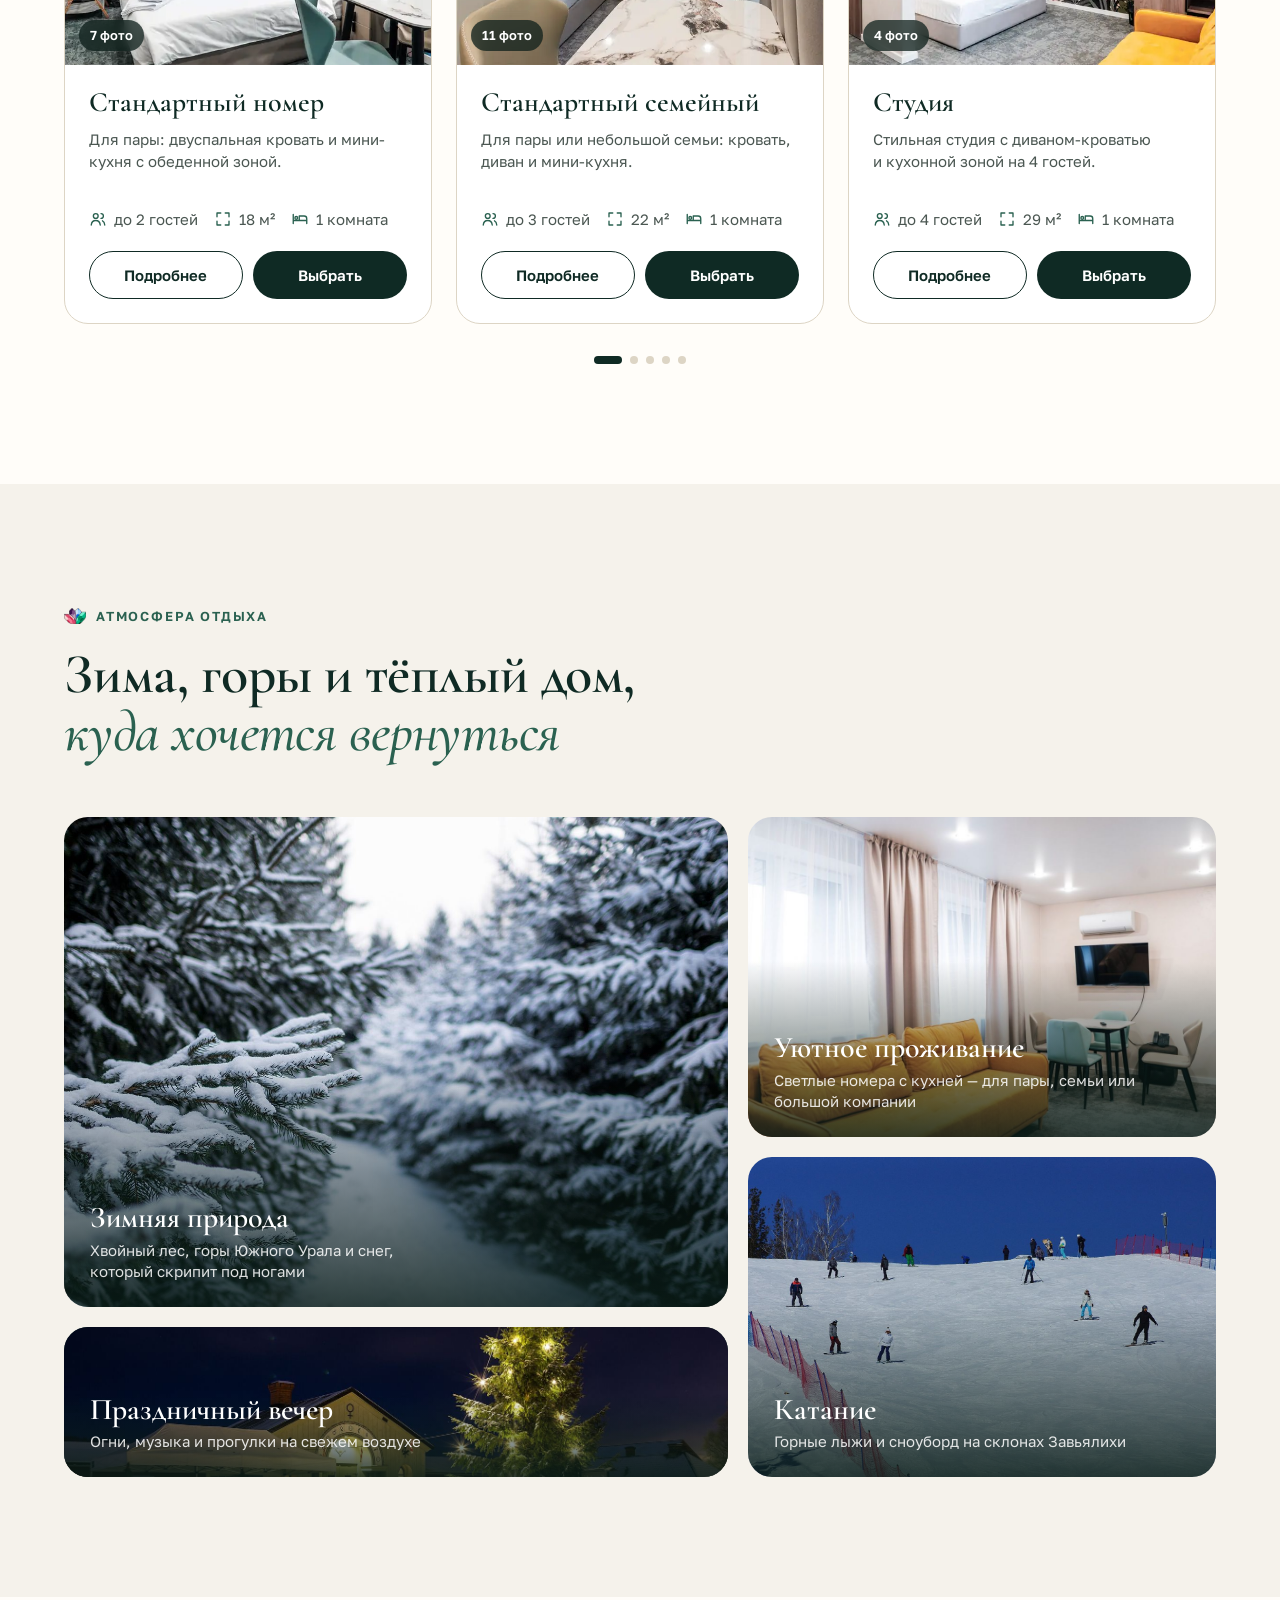
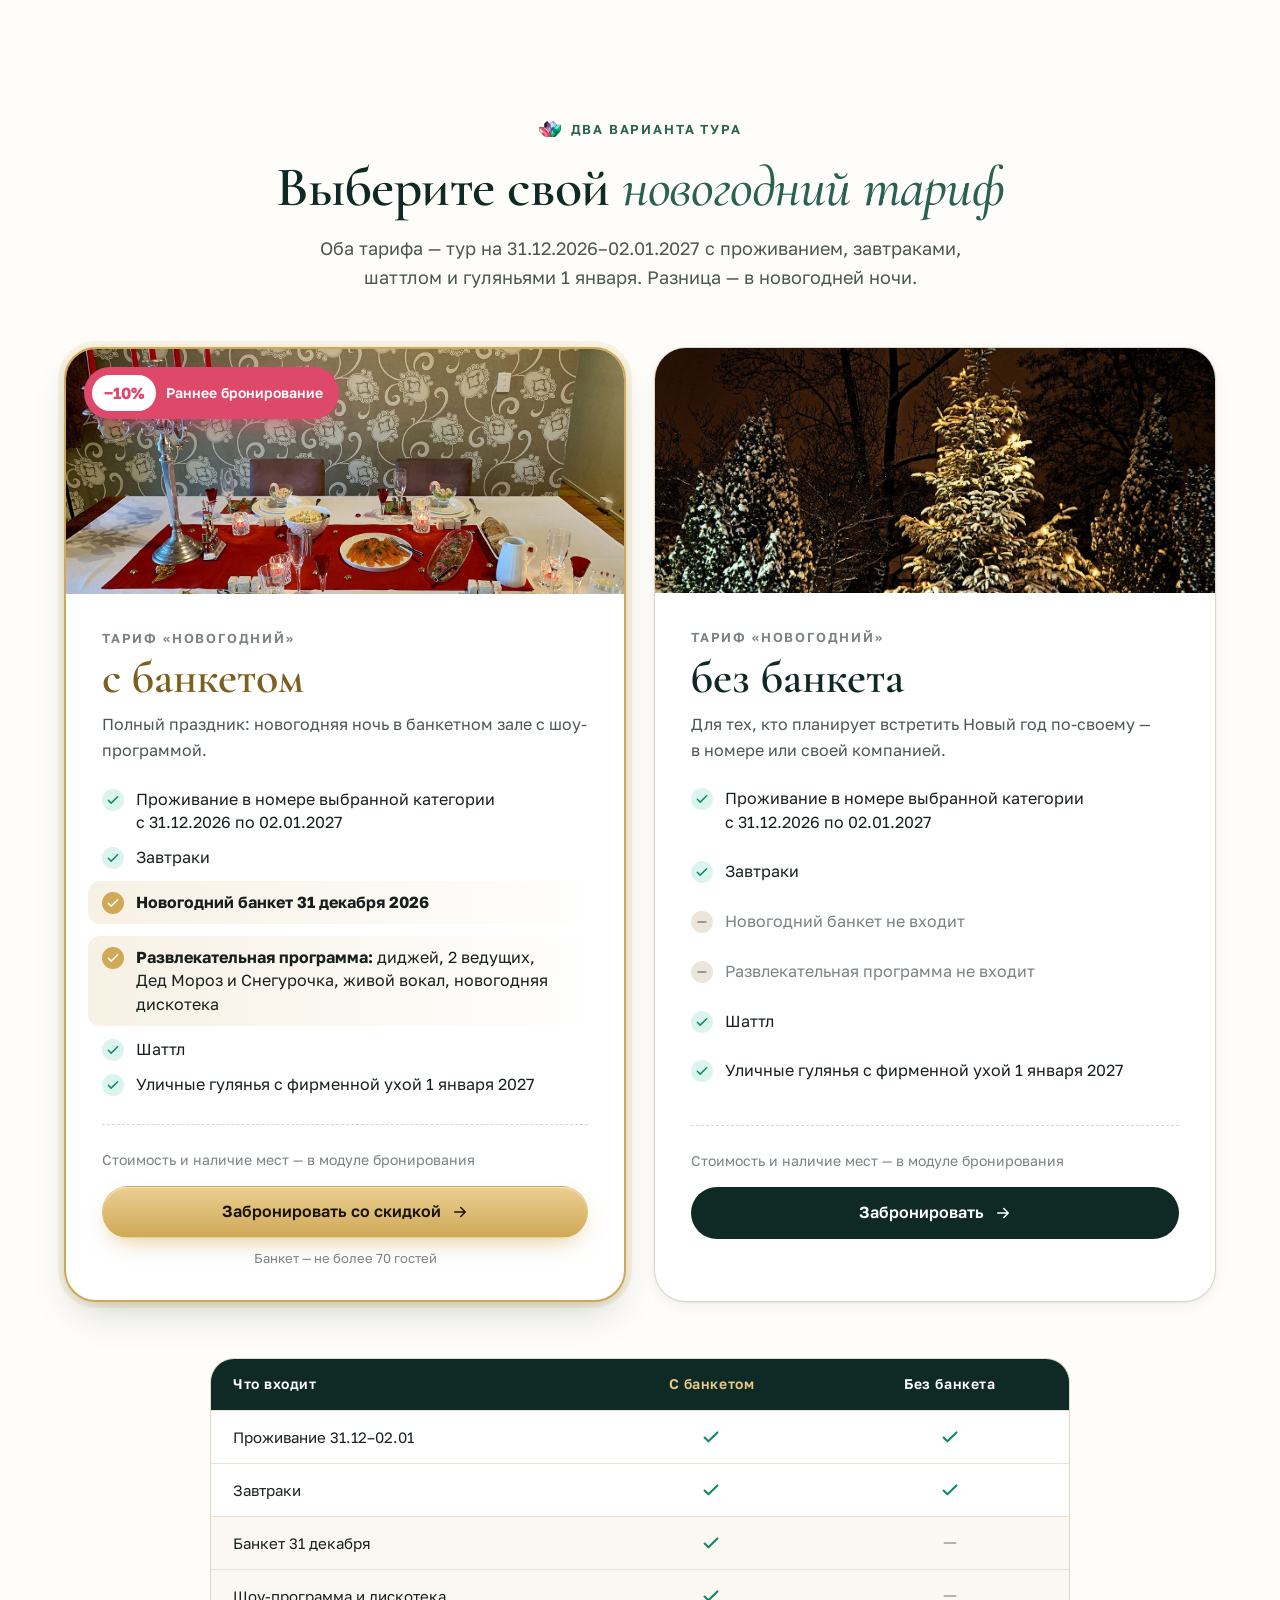
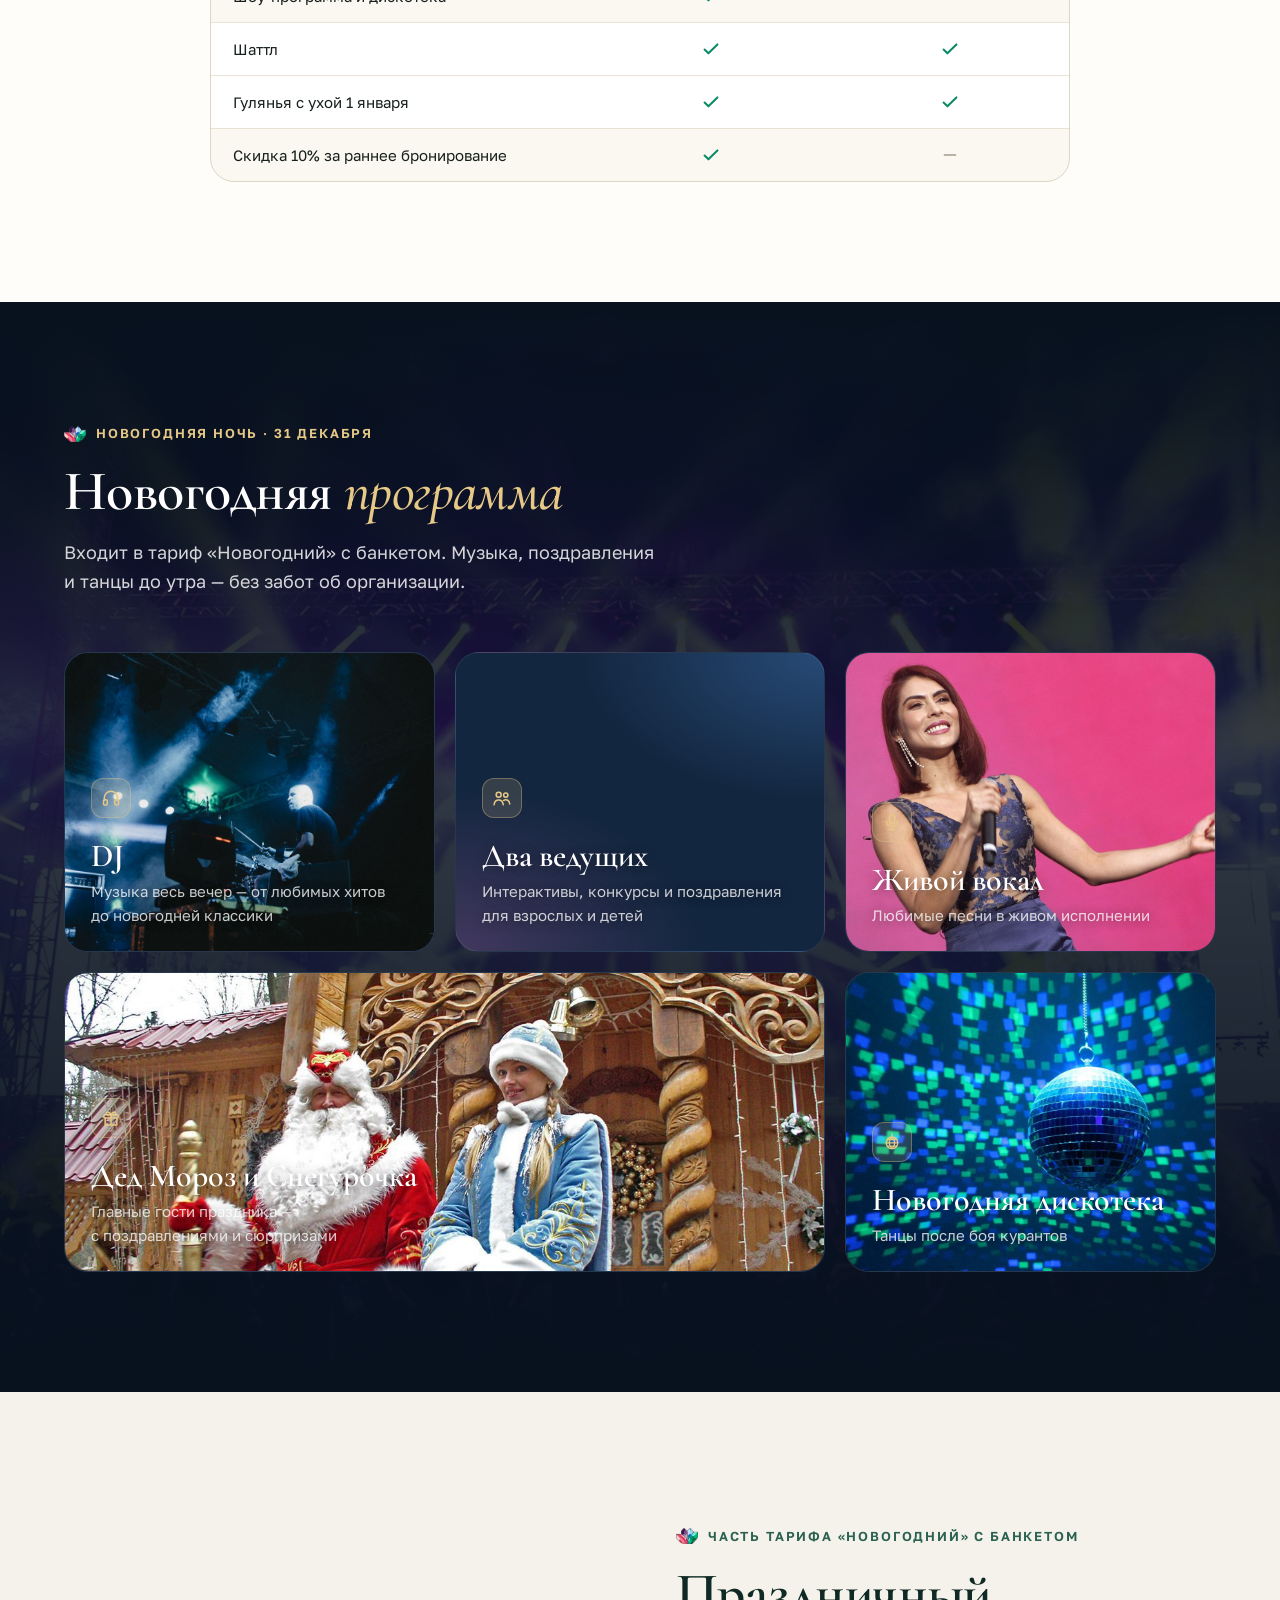
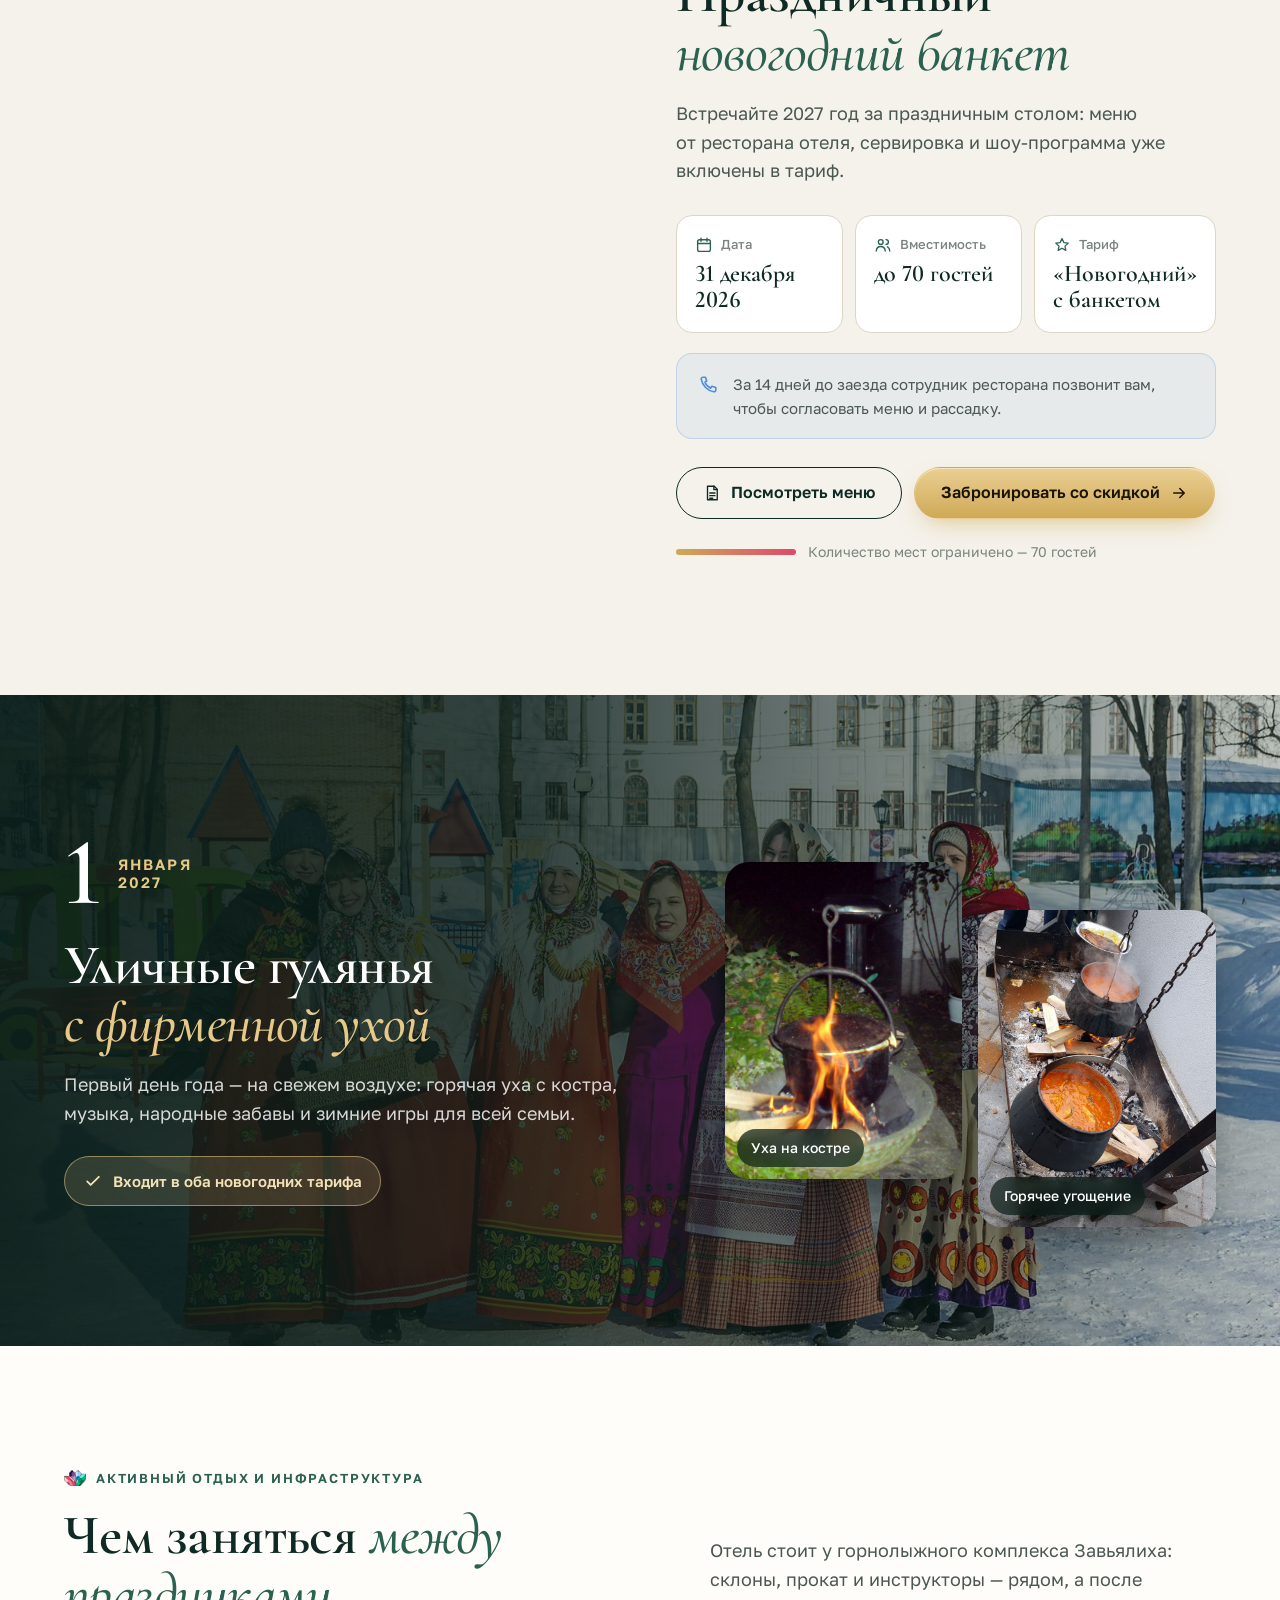
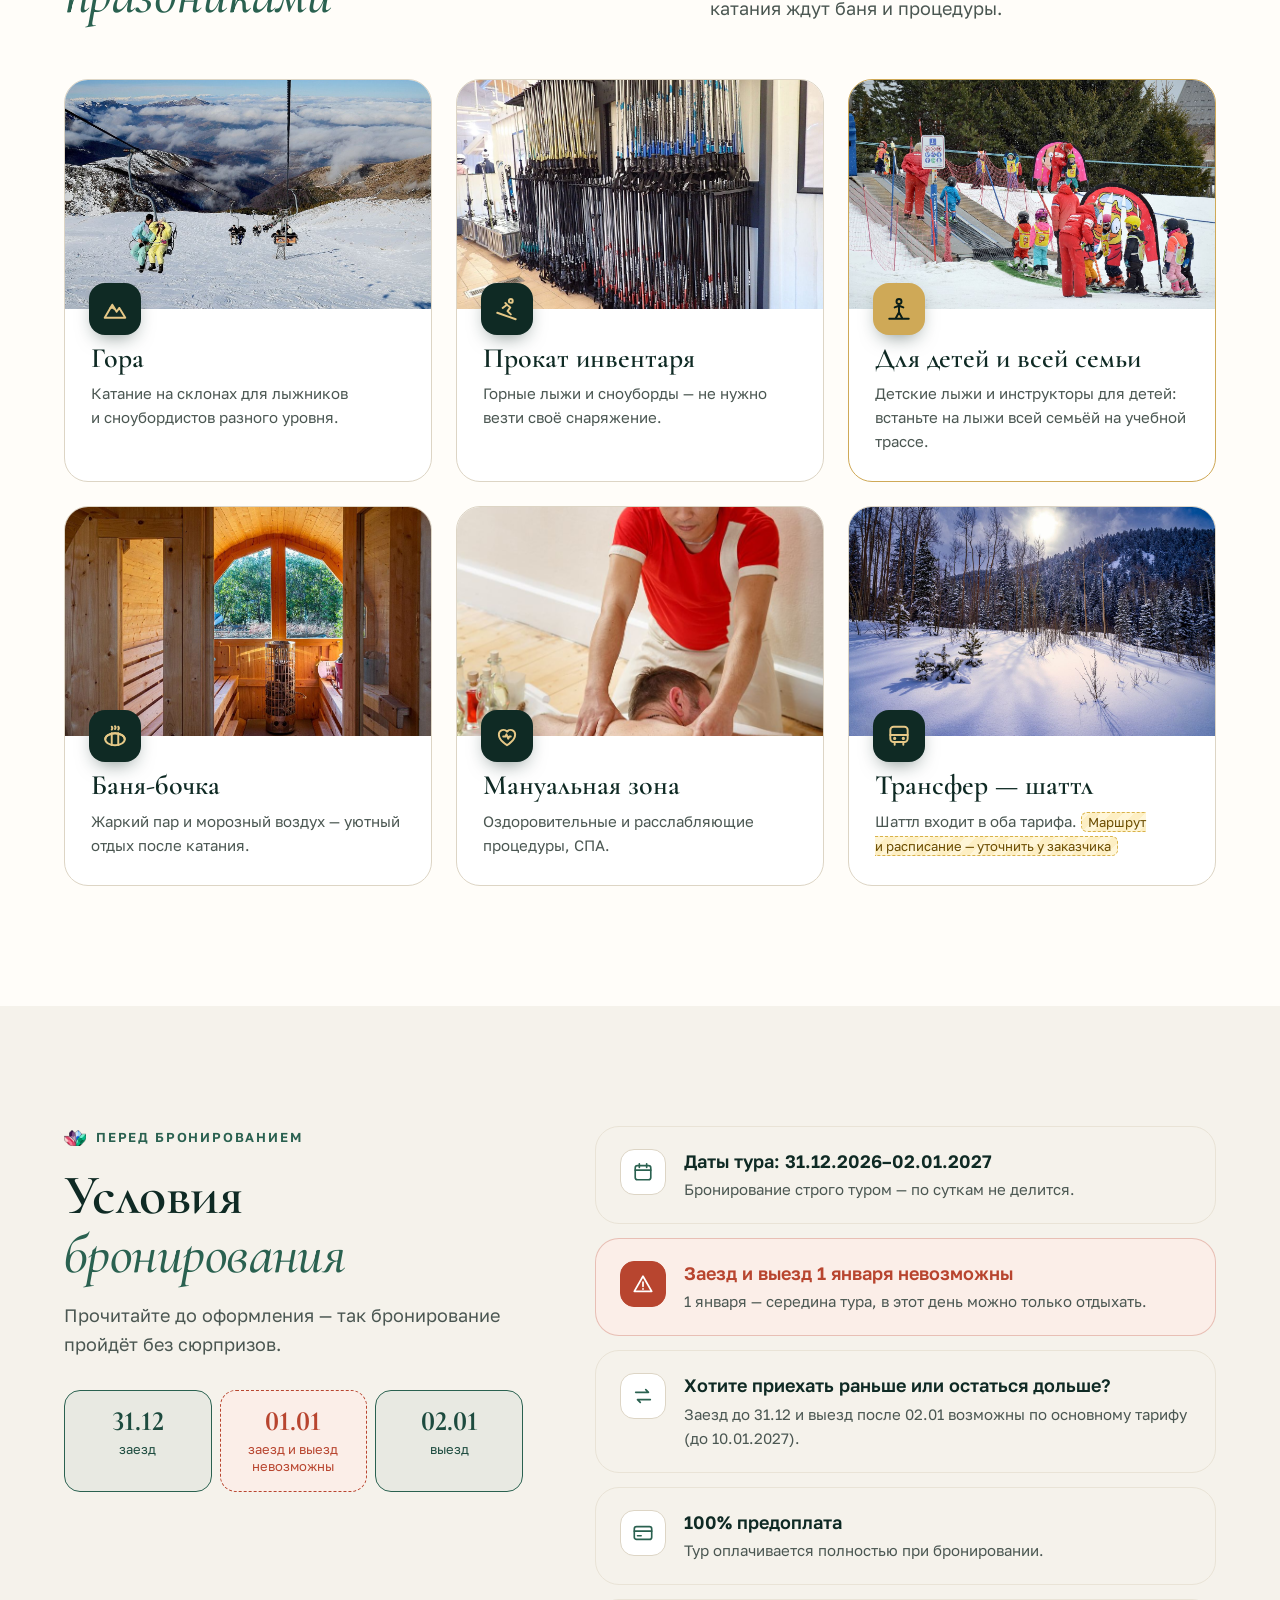
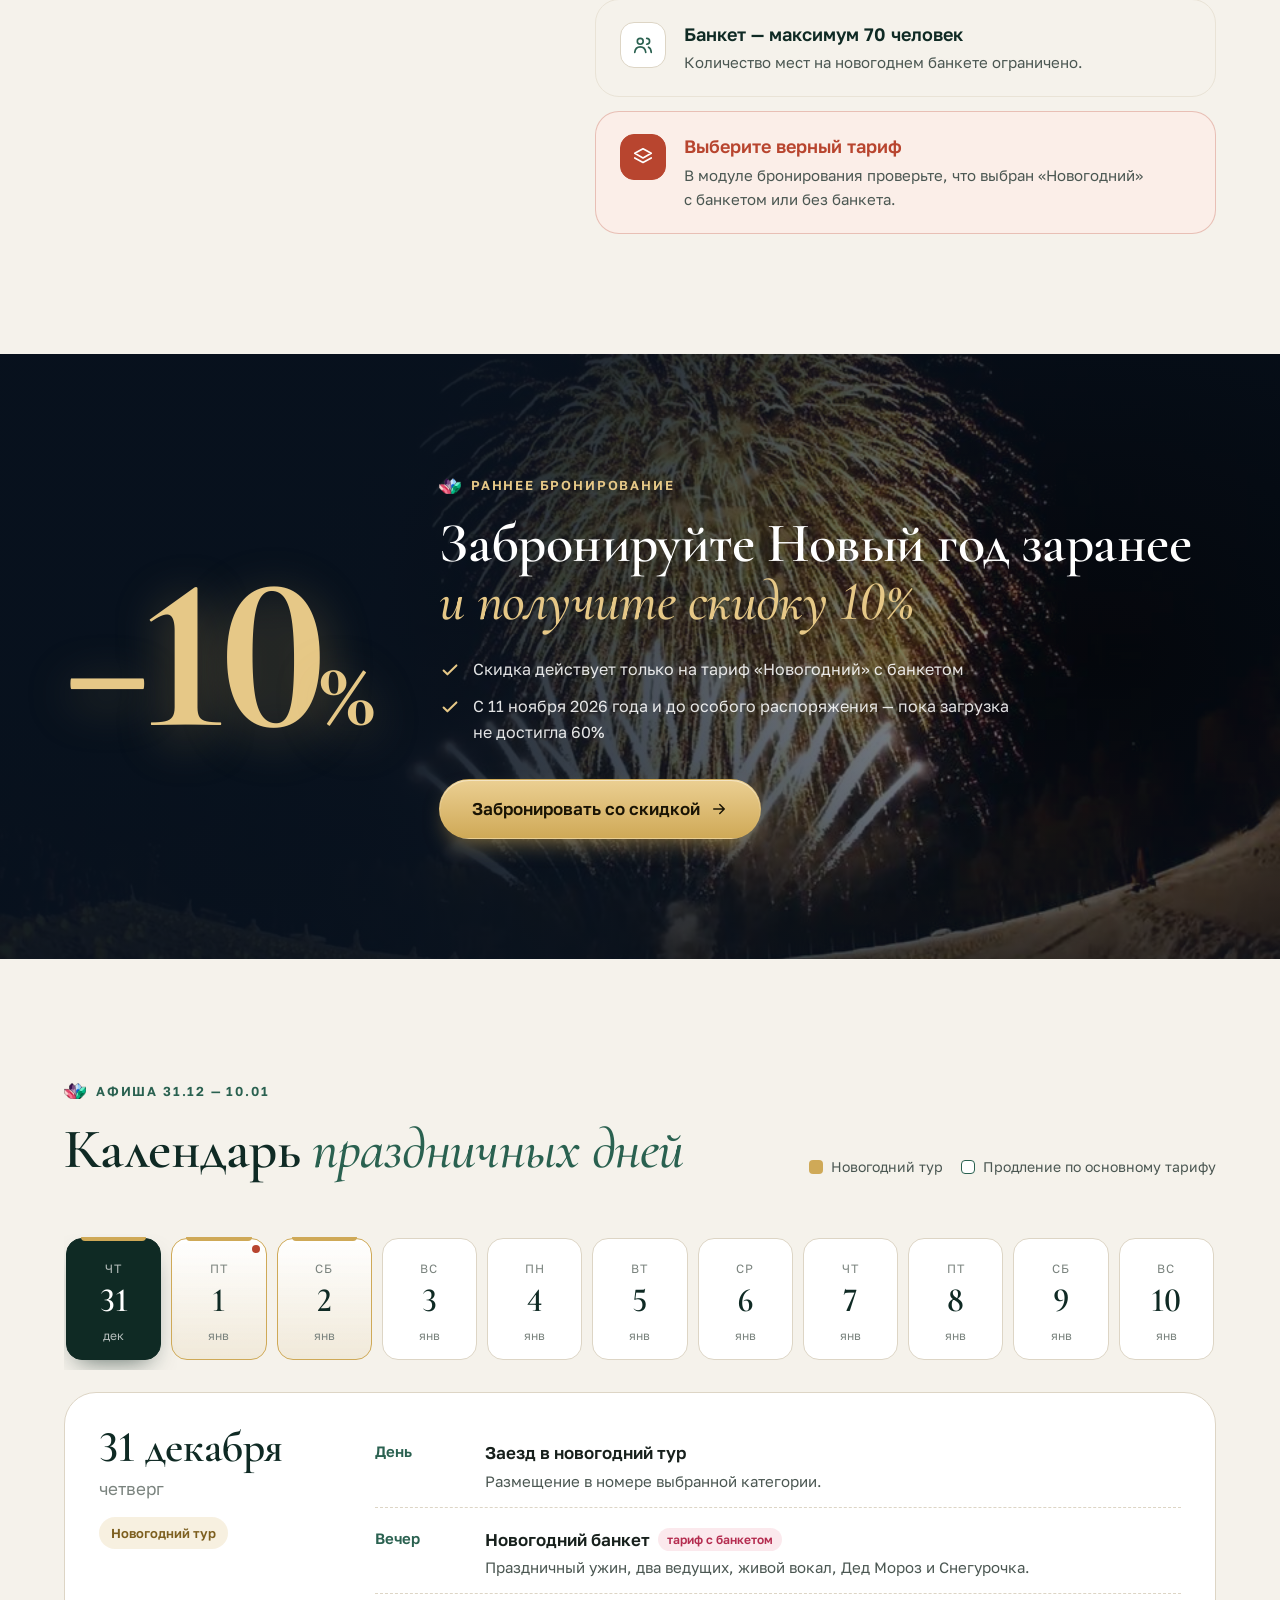
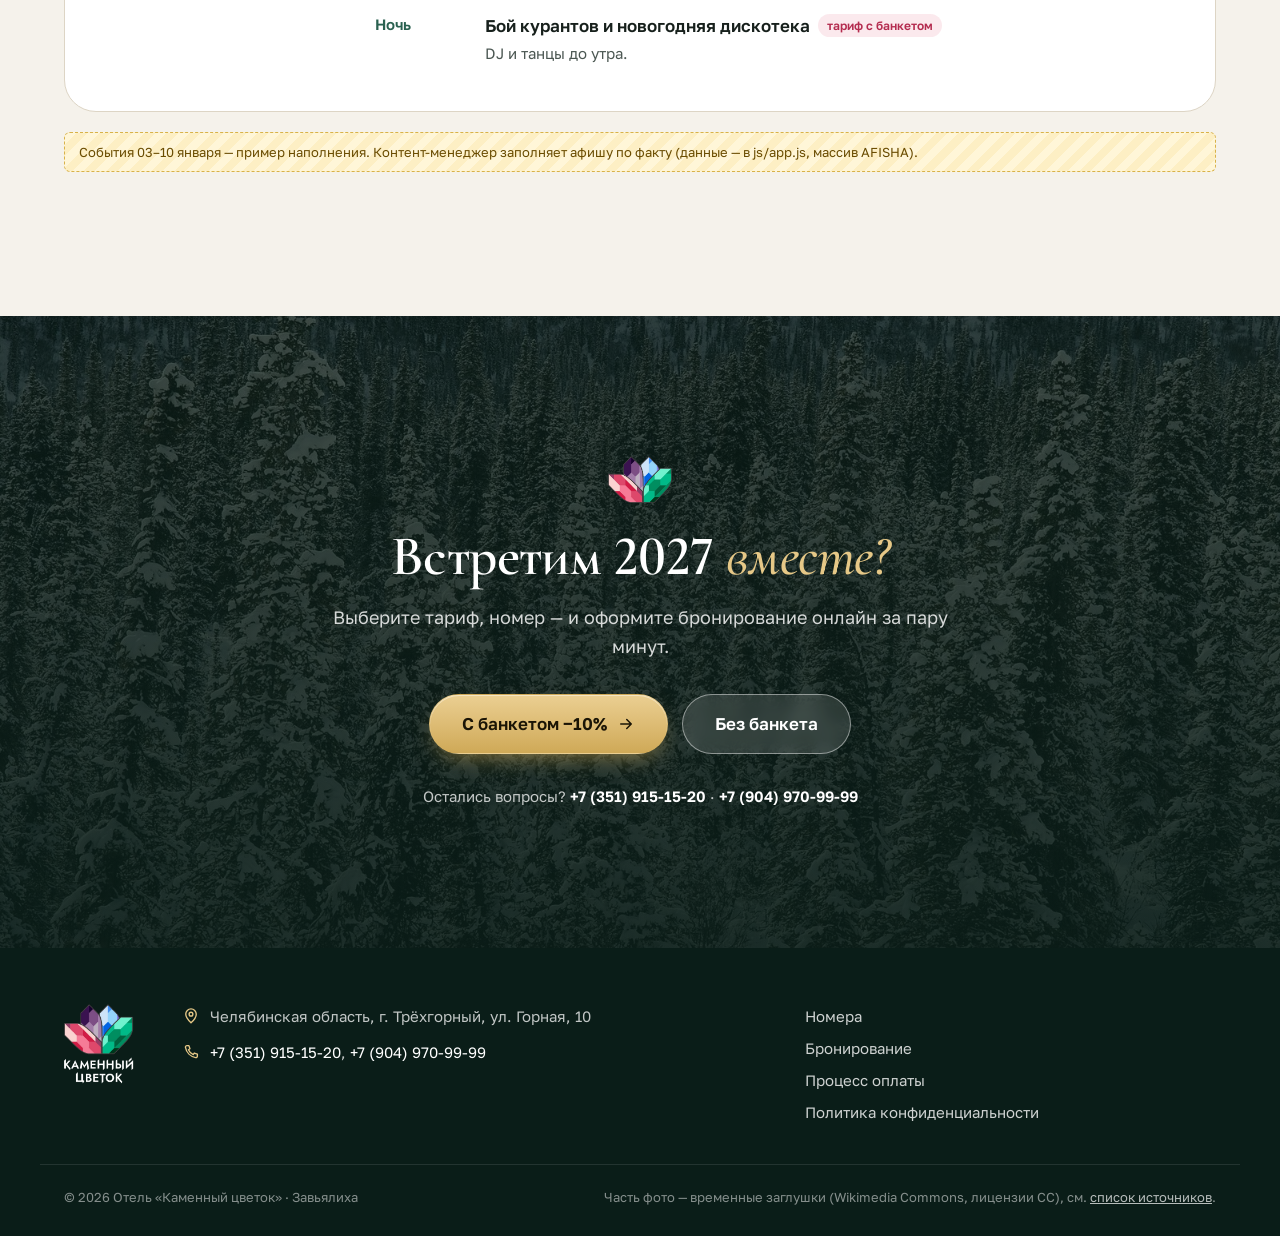
==== commit a8002059: "v1: блок «Номера» сразу после первого экрана, 7 категорий из TravelLine, окно номера с галереей - да" ====
--- a/index.html
+++ b/index.html
@@ -15,7 +15,6 @@
 <link href="https://fonts.googleapis.com/css2?family=Cormorant+Garamond:ital,wght@0,500;0,600;0,700;1,500;1,600&family=Golos+Text:wght@400;500;600;700&display=swap" rel="stylesheet">
 <link rel="preload" as="image" href="img/stock/hero-winter.jpg">
 <link rel="stylesheet" href="css/styles.css">
-<script src="shared/switcher.js"></script>
 </head>
 <body>
 
@@ -122,44 +121,106 @@
       <div>
         <p class="eyebrow"><img src="img/mark-color.png" alt="" width="22" height="16">Номера и&nbsp;размещение</p>
         <h2 class="h2">Номер для пары, семьи <em>или большой компании</em></h2>
+        <p class="sec__lead">7&nbsp;категорий номеров&nbsp;— от&nbsp;стандарта на&nbsp;двоих до&nbsp;апартамента с&nbsp;тремя спальнями. Нажмите на&nbsp;фото, чтобы посмотреть номер целиком.</p>
       </div>
       <div class="carousel__nav">
         <button class="round" type="button" data-car="prev" aria-label="Предыдущие номера"><svg><use href="#i-left"/></svg></button>
         <button class="round" type="button" data-car="next" aria-label="Следующие номера"><svg><use href="#i-right"/></svg></button>
       </div>
     </div>
-    <p class="todo todo--block" data-note>В рабочей версии список, фото, вместимость и&nbsp;площадь подтягиваются из&nbsp;TravelLine. Цены не&nbsp;выводим — только кнопка перехода к&nbsp;выбору номера.</p>
+    <p class="todo todo--block" data-note>Данные и&nbsp;фото взяты из&nbsp;модуля бронирования TravelLine (26.11.2026). В&nbsp;рабочей версии подтягиваются оттуда же. Цены не&nbsp;выводим&nbsp;— только переход к&nbsp;выбору номера.</p>
     <div class="carousel" id="roomsCarousel" tabindex="0" aria-label="Карусель номеров">
       <ul class="carousel__track">
         <li class="room">
-          <img src="img/rooms/studio.jpg" alt="Студия" loading="lazy">
-          <div class="room__body"><h3>Студия</h3><p class="room__meta"><span><svg><use href="#i-users"/></svg>2–4 гостя</span><span><svg><use href="#i-area"/></svg>29 м²</span></p>
-          <a class="btn btn--pine btn--block" data-book="room:studio" data-goal="ny_book_room" href="https://kamenniy-cvetok.ru/booking/">Выбрать номер</a></div>
+          <button class="room__media" type="button" data-room="standard" aria-label="Стандартный номер: фото и описание">
+            <img src="img/rooms/standard/02-s.webp" alt="Стандартный номер" loading="lazy" width="640" height="427">
+            <span class="room__count">7 фото</span>
+          </button>
+          <div class="room__body"><h3>Стандартный номер</h3>
+          <p class="room__desc">Для&nbsp;пары: двуспальная кровать и&nbsp;мини-кухня с&nbsp;обеденной зоной.</p>
+          <p class="room__meta"><span><svg><use href="#i-users"/></svg>до&nbsp;2 гостей</span><span><svg><use href="#i-area"/></svg>18&nbsp;м²</span><span><svg><use href="#i-bed"/></svg>1&nbsp;комната</span></p>
+          <div class="room__acts">
+            <button class="btn btn--outline" type="button" data-room="standard" data-goal="ny_room_view">Подробнее</button>
+            <a class="btn btn--pine" data-book="room:standard" data-goal="ny_book_room" href="https://kamenniy-cvetok.ru/booking/">Выбрать</a>
+          </div></div>
         </li>
         <li class="room">
-          <img src="img/rooms/standard-family.jpg" alt="Стандартный семейный номер" loading="lazy">
-          <div class="room__body"><h3>Стандартный семейный</h3><p class="room__meta"><span><svg><use href="#i-users"/></svg>2–3 гостя</span><span><svg><use href="#i-area"/></svg>29 м²</span></p>
-          <a class="btn btn--pine btn--block" data-book="room:standard-family" data-goal="ny_book_room" href="https://kamenniy-cvetok.ru/booking/">Выбрать номер</a></div>
+          <button class="room__media" type="button" data-room="standard-family" aria-label="Стандартный семейный номер: фото и описание">
+            <img src="img/rooms/standard-family/10-s.webp" alt="Стандартный семейный номер" loading="lazy" width="640" height="427">
+            <span class="room__count">11 фото</span>
+          </button>
+          <div class="room__body"><h3>Стандартный семейный</h3>
+          <p class="room__desc">Для&nbsp;пары или&nbsp;небольшой семьи: кровать, диван и&nbsp;мини-кухня.</p>
+          <p class="room__meta"><span><svg><use href="#i-users"/></svg>до&nbsp;3 гостей</span><span><svg><use href="#i-area"/></svg>22&nbsp;м²</span><span><svg><use href="#i-bed"/></svg>1&nbsp;комната</span></p>
+          <div class="room__acts">
+            <button class="btn btn--outline" type="button" data-room="standard-family" data-goal="ny_room_view">Подробнее</button>
+            <a class="btn btn--pine" data-book="room:standard-family" data-goal="ny_book_room" href="https://kamenniy-cvetok.ru/booking/">Выбрать</a>
+          </div></div>
         </li>
         <li class="room">
-          <img src="img/rooms/standard-two-rooms.jpg" alt="Стандартный двухкомнатный номер" loading="lazy">
-          <div class="room__body"><h3>Стандартный двухкомнатный</h3><p class="room__meta"><span><svg><use href="#i-users"/></svg>2–4 гостя</span><span><svg><use href="#i-area"/></svg>26 м²</span></p>
-          <a class="btn btn--pine btn--block" data-book="room:standard-two-rooms" data-goal="ny_book_room" href="https://kamenniy-cvetok.ru/booking/">Выбрать номер</a></div>
+          <button class="room__media" type="button" data-room="studio" aria-label="Студия: фото и описание">
+            <img src="img/rooms/studio/01-s.webp" alt="Студия" loading="lazy" width="640" height="427">
+            <span class="room__count">4 фото</span>
+          </button>
+          <div class="room__body"><h3>Студия</h3>
+          <p class="room__desc">Стильная студия с&nbsp;диваном-кроватью и&nbsp;кухонной зоной на&nbsp;4&nbsp;гостей.</p>
+          <p class="room__meta"><span><svg><use href="#i-users"/></svg>до&nbsp;4 гостей</span><span><svg><use href="#i-area"/></svg>29&nbsp;м²</span><span><svg><use href="#i-bed"/></svg>1&nbsp;комната</span></p>
+          <div class="room__acts">
+            <button class="btn btn--outline" type="button" data-room="studio" data-goal="ny_room_view">Подробнее</button>
+            <a class="btn btn--pine" data-book="room:studio" data-goal="ny_book_room" href="https://kamenniy-cvetok.ru/booking/">Выбрать</a>
+          </div></div>
         </li>
         <li class="room">
-          <img src="img/rooms/family-lux.jpg" alt="Семейный люкс" loading="lazy">
-          <div class="room__body"><h3>Семейный люкс</h3><p class="room__meta"><span><svg><use href="#i-users"/></svg>2–6 гостей</span><span><svg><use href="#i-area"/></svg>38 м²</span></p>
-          <a class="btn btn--pine btn--block" data-book="room:family-lux" data-goal="ny_book_room" href="https://kamenniy-cvetok.ru/booking/">Выбрать номер</a></div>
+          <button class="room__media" type="button" data-room="lux" aria-label="Люкс: фото и описание">
+            <img src="img/rooms/lux/04-s.webp" alt="Люкс" loading="lazy" width="640" height="427">
+            <span class="room__count">8 фото</span>
+          </button>
+          <div class="room__body"><h3>Люкс</h3>
+          <p class="room__desc">Отдельная спальня и&nbsp;гостиная-студия с&nbsp;кухней и&nbsp;диваном.</p>
+          <p class="room__meta"><span><svg><use href="#i-users"/></svg>до&nbsp;4 гостей</span><span><svg><use href="#i-area"/></svg>36&nbsp;м²</span><span><svg><use href="#i-bed"/></svg>2&nbsp;комнаты</span></p>
+          <div class="room__acts">
+            <button class="btn btn--outline" type="button" data-room="lux" data-goal="ny_room_view">Подробнее</button>
+            <a class="btn btn--pine" data-book="room:lux" data-goal="ny_book_room" href="https://kamenniy-cvetok.ru/booking/">Выбрать</a>
+          </div></div>
         </li>
         <li class="room">
-          <img src="img/rooms/apartment-2br.jpg" alt="Семейный апартамент с 2 спальнями" loading="lazy">
-          <div class="room__body"><h3>Апартамент с&nbsp;2&nbsp;спальнями</h3><p class="room__meta"><span><svg><use href="#i-users"/></svg>4–6 гостей</span><span><svg><use href="#i-area"/></svg>64 м²</span></p>
-          <a class="btn btn--pine btn--block" data-book="room:apartment-2br" data-goal="ny_book_room" href="https://kamenniy-cvetok.ru/booking/">Выбрать номер</a></div>
+          <button class="room__media" type="button" data-room="family-lux" aria-label="Семейный люкс: фото и описание">
+            <img src="img/rooms/family-lux/01-s.webp" alt="Семейный люкс" loading="lazy" width="640" height="427">
+            <span class="room__count">5 фото</span>
+          </button>
+          <div class="room__body"><h3>Семейный люкс</h3>
+          <p class="room__desc">Спальня для&nbsp;взрослых и&nbsp;большая гостиная с&nbsp;кухней на&nbsp;6&nbsp;гостей.</p>
+          <p class="room__meta"><span><svg><use href="#i-users"/></svg>до&nbsp;6 гостей</span><span><svg><use href="#i-area"/></svg>38&nbsp;м²</span><span><svg><use href="#i-bed"/></svg>2&nbsp;комнаты</span></p>
+          <div class="room__acts">
+            <button class="btn btn--outline" type="button" data-room="family-lux" data-goal="ny_room_view">Подробнее</button>
+            <a class="btn btn--pine" data-book="room:family-lux" data-goal="ny_book_room" href="https://kamenniy-cvetok.ru/booking/">Выбрать</a>
+          </div></div>
         </li>
         <li class="room">
-          <img src="img/rooms/apartment-3br.jpg" alt="Семейный апартамент с 3 спальнями" loading="lazy">
-          <div class="room__body"><h3>Апартамент с&nbsp;3&nbsp;спальнями</h3><p class="room__meta"><span><svg><use href="#i-users"/></svg>6–9 гостей</span><span><svg><use href="#i-area"/></svg>64 м²</span></p>
-          <a class="btn btn--pine btn--block" data-book="room:apartment-3br" data-goal="ny_book_room" href="https://kamenniy-cvetok.ru/booking/">Выбрать номер</a></div>
+          <button class="room__media" type="button" data-room="apartment-2br" aria-label="Семейный апартамент с 2 спальнями: фото и описание">
+            <img src="img/rooms/apartment-2br/16-s.webp" alt="Семейный апартамент с 2 спальнями" loading="lazy" width="640" height="427">
+            <span class="room__count">18 фото</span>
+          </button>
+          <div class="room__body"><h3>Апартамент с&nbsp;2 спальнями</h3>
+          <p class="room__desc">Две спальни, гостиная со&nbsp;столом на&nbsp;6 и&nbsp;полноценная кухня.</p>
+          <p class="room__meta"><span><svg><use href="#i-users"/></svg>до&nbsp;6 гостей</span><span><svg><use href="#i-area"/></svg>64&nbsp;м²</span><span><svg><use href="#i-bed"/></svg>3&nbsp;комнаты</span></p>
+          <div class="room__acts">
+            <button class="btn btn--outline" type="button" data-room="apartment-2br" data-goal="ny_room_view">Подробнее</button>
+            <a class="btn btn--pine" data-book="room:apartment-2br" data-goal="ny_book_room" href="https://kamenniy-cvetok.ru/booking/">Выбрать</a>
+          </div></div>
+        </li>
+        <li class="room">
+          <button class="room__media" type="button" data-room="apartment-3br" aria-label="Семейный апартамент с 3 спальнями: фото и описание">
+            <img src="img/rooms/apartment-3br/01-s.webp" alt="Семейный апартамент с 3 спальнями" loading="lazy" width="640" height="427">
+            <span class="room__count">26 фото</span>
+          </button>
+          <div class="room__body"><h3>Апартамент с&nbsp;3 спальнями</h3>
+          <p class="room__desc">Три спальни и&nbsp;большая гостиная с&nbsp;кухней&nbsp;— для&nbsp;большой семьи или&nbsp;компании.</p>
+          <p class="room__meta"><span><svg><use href="#i-users"/></svg>до&nbsp;9 гостей</span><span><svg><use href="#i-area"/></svg>64&nbsp;м²</span><span><svg><use href="#i-bed"/></svg>4&nbsp;комнаты</span></p>
+          <div class="room__acts">
+            <button class="btn btn--outline" type="button" data-room="apartment-3br" data-goal="ny_room_view">Подробнее</button>
+            <a class="btn btn--pine" data-book="room:apartment-3br" data-goal="ny_book_room" href="https://kamenniy-cvetok.ru/booking/">Выбрать</a>
+          </div></div>
         </li>
       </ul>
     </div>
@@ -531,6 +592,36 @@
   </div>
 </div>
 
+<!-- Окно номера -->
+<div class="modal modal--room" id="room-modal" role="dialog" aria-modal="true" aria-labelledby="rmTitle" hidden>
+  <div class="modal__box rm">
+    <button class="modal__close" type="button" data-close aria-label="Закрыть"><svg><use href="#i-close"/></svg></button>
+    <div class="rm__gallery">
+      <div class="rm__stage">
+        <img class="rm__bg" id="rmBg" src="" alt="" aria-hidden="true">
+        <img class="rm__photo" id="rmPhoto" src="" alt="">
+        <button class="rm__nav rm__nav--prev" type="button" data-rm="prev" aria-label="Предыдущее фото"><svg><use href="#i-left"/></svg></button>
+        <button class="rm__nav rm__nav--next" type="button" data-rm="next" aria-label="Следующее фото"><svg><use href="#i-right"/></svg></button>
+        <span class="rm__count" id="rmCount" aria-live="polite"></span>
+      </div>
+      <div class="rm__thumbs" id="rmThumbs"></div>
+    </div>
+    <div class="rm__info">
+      <p class="eyebrow"><img src="img/mark-color.png" alt="" width="22" height="16"><span id="rmType"></span></p>
+      <h3 class="rm__title" id="rmTitle"></h3>
+      <p class="rm__lead" id="rmLead"></p>
+      <ul class="rm__facts" id="rmFacts"></ul>
+      <ul class="rm__tags" id="rmTags"></ul>
+      <dl class="rm__specs" id="rmSpecs"></dl>
+      <p class="todo todo--block" id="rmNote" data-note hidden></p>
+      <div class="rm__cta">
+        <a class="btn btn--gold" id="rmBook" data-book="" data-goal="ny_book_room" href="https://kamenniy-cvetok.ru/booking/">Выбрать этот номер<svg><use href="#i-arrow"/></svg></a>
+        <p class="rm__tour">Тур 31.12–02.01, бронирование только целиком. Цена&nbsp;— в&nbsp;модуле бронирования.</p>
+      </div>
+    </div>
+  </div>
+</div>
+
 <!-- Переключатель пометок макета -->
 <button class="notes-toggle" id="notesToggle" type="button" aria-pressed="true">Пометки макета: вкл</button>
 
--- a/css/styles.css
+++ b/css/styles.css
@@ -502,169 +502,79 @@
   .notes-toggle{bottom:auto;top:calc(var(--hdr) + 10px);left:auto;right:12px}
 }
 
-/* ==== Фирменная тема (цвета логотипа) — включается переключателем, data-theme="brand" на <html> ==== */
-/* Токены — вручную; перекрытия ниже собраны скриптом refs-ny2027/tools/brand_css.py */
-:root[data-theme="brand"]{--pine-950:#1c0828;--pine-900:#2a0d3b;--pine-800:#3A1250;--pine-700:#4a1a66;--pine-600:#5A2A78;--night-950:#04122b;--night-900:#071b3d;--night-800:#0b2a5c;--night-700:#0f3a80;--snow:#F7F5F8;--snow-2:#EEE9F1;--paper:#FFFDFE;--ink:#1f1724;--ink-2:#424041;--ink-3:#6c6670;--line:#DCD3E1;--line-2:#EAE4EE;--gold:#00BA88;--gold-2:#71F2CC;--gold-3:#C9FBEA;--gold-ink:#007A52;--ruby:#D11E46;--ruby-2:#F67B97;--amethyst:#5A2A78;--sapphire:#0164E5;--emerald:#00BA88}
-:root:where([data-theme="brand"]){--sh-1:0 1px 2px rgba(42,13,59,.06),0 4px 14px rgba(42,13,59,.06);--sh-2:0 2px 6px rgba(42,13,59,.08),0 18px 40px -12px rgba(42,13,59,.22);--f-display:"Cormorant Garamond",Georgia,"Times New Roman",serif;--f-body:"Golos Text",system-ui,-apple-system,"Segoe UI",Roboto,Arial,sans-serif;--wrap:1200px;--hdr:76px;--ease:cubic-bezier(.2,.7,.2,1)}
-:root:where([data-theme="brand"]){-webkit-text-size-adjust:100%}
-:where([data-theme="brand"]) body{-webkit-font-smoothing:antialiased}
-:where([data-theme="brand"]) .btn{--bg:var(--pine-900);--fg:#fff;-webkit-tap-highlight-color:transparent}
-:where([data-theme="brand"]) .btn--gold{--bg:linear-gradient(180deg,var(--gold-2),var(--gold));background:linear-gradient(180deg,#71F2CC 0%,var(--gold) 100%);box-shadow:0 1px 0 rgba(255,255,255,.45) inset,0 10px 24px -10px rgba(0,186,136,.75)}
-:where([data-theme="brand"]) .btn--gold:hover{box-shadow:0 1px 0 rgba(255,255,255,.45) inset,0 16px 30px -12px rgba(0,186,136,.9)}
-:where([data-theme="brand"]) .btn--pine{--bg:var(--pine-900)}
-:where([data-theme="brand"]) .btn--pine:hover{--bg:var(--pine-700)}
-:where([data-theme="brand"]) .btn--glass{background:rgba(255,255,255,.12);-webkit-backdrop-filter:blur(8px)}
-:where([data-theme="brand"]) .btn--glass:hover{background:rgba(255,255,255,.22)}
-:where([data-theme="brand"]) .btn--outline{background:transparent}
-:where([data-theme="brand"]) .btn--outline:hover{background:var(--pine-900)}
-:where([data-theme="brand"]) .round:hover{background:var(--pine-900)}
-:where([data-theme="brand"]) .hdr__nav a::after{background:var(--gold)}
-:where([data-theme="brand"]) .hdr.is-solid{background:rgba(255,253,254,.94);-webkit-backdrop-filter:saturate(1.4) blur(14px);box-shadow:0 1px 0 var(--line-2),0 10px 30px -18px rgba(42,13,59,.35)}
-:where([data-theme="brand"]) .hero{background:var(--night-900)}
-:where([data-theme="brand"]) .hero__bg::after{background:linear-gradient(180deg,rgba(4,18,43,.55) 0%,rgba(4,18,43,.05) 30%,rgba(4,18,43,.25) 55%,rgba(28,8,40,.92) 100%),
-  radial-gradient(120% 70% at 10% 100%,rgba(28,8,40,.85),transparent 60%)}
-:where([data-theme="brand"]) .hero__dates{border:1px solid rgba(113,242,204,.5);border-radius:999px;background:rgba(28,8,40,.35);-webkit-backdrop-filter:blur(6px)}
-:where([data-theme="brand"]) .hero__chips li{border-radius:999px;background:rgba(255,255,255,.1);border:1px solid rgba(255,255,255,.18);-webkit-backdrop-filter:blur(8px)}
-:where([data-theme="brand"]) .hero__promo{border-radius:var(--r-lg);background:rgba(28,8,40,.55);border:1px solid rgba(113,242,204,.45);-webkit-backdrop-filter:blur(10px)}
-:where([data-theme="brand"]) .hero__promo:hover{background:rgba(28,8,40,.7)}
-:where([data-theme="brand"]) .sec--snow{background:var(--snow)}
-:where([data-theme="brand"]) .sec--paper{background:var(--paper)}
-:where([data-theme="brand"]) .sec--night{background:var(--night-900)}
-:where([data-theme="brand"]) .mood__item{border-radius:var(--r-lg);background:var(--pine-800)}
-:where([data-theme="brand"]) .mood__item::after{background:linear-gradient(180deg,transparent 45%,rgba(28,8,40,.82))}
-:where([data-theme="brand"]) .tariff{background:#fff;border:1px solid var(--line);border-radius:var(--r-xl);box-shadow:var(--sh-1)}
-:where([data-theme="brand"]) .tariff:hover{box-shadow:var(--sh-2)}
-:where([data-theme="brand"]) .tariff--main{border:2px solid var(--gold);box-shadow:0 0 0 6px rgba(0,186,136,.14),var(--sh-2)}
-:where([data-theme="brand"]) .tariff__media{background:var(--pine-800)}
-:where([data-theme="brand"]) .tariff__badge{border-radius:999px;background:var(--ruby);box-shadow:0 10px 24px -10px rgba(209,30,70,.8)}
-:where([data-theme="brand"]) .tariff__badge b{border-radius:999px;background:#fff}
-:where([data-theme="brand"]) .tariff__list svg{border-radius:50%;background:rgba(0,186,136,.14);color:#007A52}
-:where([data-theme="brand"]) .tariff__list .is-extra{background:linear-gradient(90deg,rgba(0,186,136,.16),rgba(0,186,136,0));border-radius:12px}
-:where([data-theme="brand"]) .tariff__list .is-extra svg{background:var(--gold);color:#fff}
-:where([data-theme="brand"]) .tariff__list .is-off{color:var(--ink-3)}
-:where([data-theme="brand"]) .tariff__list .is-off svg{background:var(--snow-2);color:var(--ink-3)}
-:where([data-theme="brand"]) .tariff__foot{border-top:1px dashed var(--line)}
-:where([data-theme="brand"]) .tariff__price{color:var(--ink-3)}
-:where([data-theme="brand"]) .tariff__note{color:var(--ink-3)}
-:where([data-theme="brand"]) .compare{border:1px solid var(--line);border-radius:var(--r-lg);background:#fff}
-:where([data-theme="brand"]) .compare__row{border-top:1px solid var(--line-2)}
-:where([data-theme="brand"]) .compare__row:first-child{border-top:0}
-:where([data-theme="brand"]) .compare__row--head{background:var(--pine-900);color:#fff}
-:where([data-theme="brand"]) .compare__row--head span:nth-child(2){color:var(--gold-2)}
-:where([data-theme="brand"]) .compare__row--hl{background:rgba(0,186,136,.08)}
-:where([data-theme="brand"]) .compare .y svg{color:#007A52}
-:where([data-theme="brand"]) .compare .n svg{color:#b4abb9}
-:where([data-theme="brand"]) .program{background:var(--night-950)}
-:where([data-theme="brand"]) .program__bg::after{background:linear-gradient(180deg,var(--night-950) 0%,rgba(4,18,43,.55) 40%,var(--night-950) 100%)}
-:where([data-theme="brand"]) .act{border-radius:var(--r-lg);background:var(--night-800);border:1px solid rgba(255,255,255,.08)}
-:where([data-theme="brand"]) .act::before{background:linear-gradient(180deg,rgba(4,18,43,0) 20%,rgba(4,18,43,.7) 52%,rgba(4,18,43,.97) 82%)}
-:where([data-theme="brand"]) .act--plain{background:radial-gradient(120% 90% at 100% 0%,rgba(76,143,224,.35),transparent 55%),radial-gradient(110% 90% at 0% 100%,rgba(125,78,133,.45),transparent 60%),var(--night-800)}
-:where([data-theme="brand"]) .act__body svg{border-radius:12px;background:rgba(113,242,204,.16);color:var(--gold-2);border:1px solid rgba(113,242,204,.35)}
-:where([data-theme="brand"]) .act__body p{color:rgba(255,255,255,.78)}
-:where([data-theme="brand"]) .banquet__main{border-radius:var(--r-xl);box-shadow:var(--sh-2)}
-:where([data-theme="brand"]) .banquet__inset{border-radius:var(--r-lg);border:8px solid var(--snow);box-shadow:var(--sh-2)}
-:where([data-theme="brand"]) .facts div{border-radius:var(--r);background:#fff;border:1px solid var(--line)}
-:where([data-theme="brand"]) .facts dt{color:var(--ink-3)}
-:where([data-theme="brand"]) .facts dt svg{color:var(--pine-600)}
-:where([data-theme="brand"]) .facts dd{color:var(--pine-900)}
-:where([data-theme="brand"]) .callout{border-radius:var(--r);background:rgba(76,143,224,.08);border:1px solid rgba(76,143,224,.25);color:var(--ink-2)}
-:where([data-theme="brand"]) .callout svg{color:var(--sapphire)}
-:where([data-theme="brand"]) .seats{color:var(--ink-3)}
-:where([data-theme="brand"]) .seats__bar{border-radius:9px;background:var(--snow-2)}
-:where([data-theme="brand"]) .seats__bar i{background:linear-gradient(90deg,var(--gold),var(--ruby))}
-:where([data-theme="brand"]) .jan1{color:#fff;background:var(--pine-950)}
-:where([data-theme="brand"]) .jan1__bg::after{background:linear-gradient(90deg,rgba(28,8,40,.95) 0%,rgba(28,8,40,.82) 42%,rgba(28,8,40,.25) 100%)}
-:where([data-theme="brand"]) .jan1__date{color:var(--gold-2)}
-:where([data-theme="brand"]) .jan1__date span{color:#fff}
-:where([data-theme="brand"]) .pill{border-radius:999px}
-:where([data-theme="brand"]) .pill--gold{background:rgba(113,242,204,.16);border:1px solid rgba(113,242,204,.55);color:var(--gold-3)}
-:where([data-theme="brand"]) .jan1__cards figure{border-radius:var(--r-lg);box-shadow:0 20px 50px -20px rgba(0,0,0,.6)}
-:where([data-theme="brand"]) .jan1__cards figcaption{border-radius:999px;background:rgba(28,8,40,.7);-webkit-backdrop-filter:blur(6px)}
-:where([data-theme="brand"]) .infra__item{background:#fff;border:1px solid var(--line);border-radius:var(--r-lg)}
-:where([data-theme="brand"]) .infra__item:hover{box-shadow:var(--sh-2)}
-:where([data-theme="brand"]) .infra__img{background:var(--pine-800)}
-:where([data-theme="brand"]) .infra__body h3{color:var(--pine-900)}
-:where([data-theme="brand"]) .infra__body p{color:var(--ink-2)}
-:where([data-theme="brand"]) .ico{border-radius:16px;background:var(--pine-900);color:var(--gold-2);box-shadow:0 8px 20px -8px rgba(42,13,59,.6)}
-:where([data-theme="brand"]) .infra__item--accent{border-color:var(--gold)}
-:where([data-theme="brand"]) .infra__item--accent .ico{background:var(--gold);color:var(--pine-950)}
-:where([data-theme="brand"]) .carousel{-webkit-overflow-scrolling:touch}
-:where([data-theme="brand"]) .room{background:#fff;border:1px solid var(--line);border-radius:var(--r-lg)}
-:where([data-theme="brand"]) .room:hover{box-shadow:var(--sh-2)}
-:where([data-theme="brand"]) .room__body h3{color:var(--pine-900)}
-:where([data-theme="brand"]) .room__meta{color:var(--ink-2)}
-:where([data-theme="brand"]) .room__meta svg{color:var(--pine-600)}
-:where([data-theme="brand"]) .carousel__dots i{border-radius:9px;background:var(--line)}
-:where([data-theme="brand"]) .carousel__dots i.is-on{background:var(--pine-900)}
-:where([data-theme="brand"]) .tour-line__day{border-radius:var(--r);border:1.5px solid}
-:where([data-theme="brand"]) .tour-line__day.is-ok{border-color:var(--pine-600);color:var(--pine-700);background:rgba(42,97,80,.06)}
-:where([data-theme="brand"]) .tour-line__day.is-stop{border-color:var(--warn);color:var(--warn);background:var(--warn-bg);border-style:dashed}
-:where([data-theme="brand"]) .term{border-radius:var(--r-lg);background:var(--snow);border:1px solid var(--line-2)}
-:where([data-theme="brand"]) .term h3{color:var(--pine-900)}
-:where([data-theme="brand"]) .term p{color:var(--ink-2)}
-:where([data-theme="brand"]) .term__ico{border-radius:14px;background:#fff;color:var(--pine-600);border:1px solid var(--line)}
-:where([data-theme="brand"]) .term--warn{background:var(--warn-bg);border-color:rgba(184,69,47,.28)}
-:where([data-theme="brand"]) .term--warn h3{color:var(--warn)}
-:where([data-theme="brand"]) .term--warn .term__ico{color:#fff;background:var(--warn);border-color:var(--warn)}
-:where([data-theme="brand"]) .early{color:#fff;background:var(--night-950)}
-:where([data-theme="brand"]) .early__bg::after{background:radial-gradient(80% 120% at 85% 50%,rgba(4,18,43,.2),rgba(4,18,43,.92) 70%)}
-:where([data-theme="brand"]) .early__num{color:var(--gold-2);text-shadow:0 10px 50px rgba(0,186,136,.4)}
-:where([data-theme="brand"]) .early__terms li{color:rgba(255,255,255,.88)}
-:where([data-theme="brand"]) .early__terms svg{color:var(--gold-2)}
-:where([data-theme="brand"]) .legend{color:var(--ink-2)}
-:where([data-theme="brand"]) .lg{border-radius:4px}
-:where([data-theme="brand"]) .lg--tour{background:var(--gold)}
-:where([data-theme="brand"]) .lg--base{background:#fff;border:1.5px solid var(--pine-600)}
-:where([data-theme="brand"]) .day{border-radius:var(--r);border:1.5px solid var(--line);background:#fff;text-align:center}
-:where([data-theme="brand"]) .day__wd{text-transform:uppercase;color:var(--ink-3)}
-:where([data-theme="brand"]) .day__d{color:var(--pine-900)}
-:where([data-theme="brand"]) .day__m{color:var(--ink-3)}
-:where([data-theme="brand"]) .day.is-tour{border-color:var(--gold);background:linear-gradient(180deg,#fff,rgba(0,186,136,.12))}
-:where([data-theme="brand"]) .day.is-tour::before{border-radius:0 0 4px 4px;background:var(--gold)}
-:where([data-theme="brand"]) .day.is-selected{background:var(--pine-900);border-color:var(--pine-900);box-shadow:0 12px 26px -12px rgba(42,13,59,.7)}
-:where([data-theme="brand"]) .day.is-selected .day__d{color:#fff}
-:where([data-theme="brand"]) .day.is-selected .day__wd,:where([data-theme="brand"]) .day.is-selected .day__m{color:rgba(255,255,255,.7)}
-:where([data-theme="brand"]) .day__flag{border-radius:50%;background:var(--warn)}
-:where([data-theme="brand"]) .day-panel{border-radius:var(--r-xl);background:#fff;border:1px solid var(--line)}
-:where([data-theme="brand"]) .day-panel__date{color:var(--pine-900)}
-:where([data-theme="brand"]) .day-panel__tag{border-radius:999px}
-:where([data-theme="brand"]) .day-panel__tag--tour{background:rgba(0,186,136,.18);color:var(--gold-ink)}
-:where([data-theme="brand"]) .day-panel__tag--base{background:rgba(42,97,80,.1);color:var(--pine-700)}
-:where([data-theme="brand"]) .day-panel__warn{color:var(--warn)}
-:where([data-theme="brand"]) .event{border-bottom:1px dashed var(--line)}
-:where([data-theme="brand"]) .event:last-child{border-bottom:0}
-:where([data-theme="brand"]) .event__time{color:var(--pine-600)}
-:where([data-theme="brand"]) .event__title{color:var(--ink)}
-:where([data-theme="brand"]) .event__desc{color:var(--ink-2)}
-:where([data-theme="brand"]) .event__tag{border-radius:999px;background:rgba(209,30,70,.12);color:#B8163B}
-:where([data-theme="brand"]) .final{color:#fff;text-align:center;background:var(--pine-950)}
-:where([data-theme="brand"]) .final__bg::after{background:linear-gradient(180deg,rgba(28,8,40,.75),rgba(28,8,40,.9))}
-:where([data-theme="brand"]) .final__phones{color:rgba(255,255,255,.75)}
-:where([data-theme="brand"]) .final__phones a{color:#fff;text-decoration:none}
-:where([data-theme="brand"]) .ftr{background:var(--pine-950);color:rgba(255,255,255,.75)}
-:where([data-theme="brand"]) .ftr__col svg{color:var(--gold-2)}
-:where([data-theme="brand"]) .ftr__col a{color:#fff;text-decoration:none}
-:where([data-theme="brand"]) .ftr__links a{color:rgba(255,255,255,.8)}
-:where([data-theme="brand"]) .ftr__links a:hover{color:var(--gold-2)}
-:where([data-theme="brand"]) .ftr__bottom{border-top:1px solid rgba(255,255,255,.1);color:rgba(255,255,255,.5)}
-:where([data-theme="brand"]) .ftr__bottom a{color:rgba(255,255,255,.7)}
-:where([data-theme="brand"]) .sticky-cta{border-radius:20px;background:rgba(28,8,40,.94);color:#fff;-webkit-backdrop-filter:blur(12px);box-shadow:0 18px 40px -12px rgba(0,0,0,.5)}
-:where([data-theme="brand"]) .sticky-cta span{color:var(--gold-2)}
-:where([data-theme="brand"]) .modal{background:rgba(4,18,43,.6);-webkit-backdrop-filter:blur(4px)}
-:where([data-theme="brand"]) .modal__box{background:var(--paper);border-radius:var(--r-xl);box-shadow:0 30px 80px -20px rgba(0,0,0,.5)}
-:where([data-theme="brand"]) .modal__box p{color:var(--ink-2)}
-:where([data-theme="brand"]) .modal__close{border-radius:50%}
-:where([data-theme="brand"]) .modal__close:hover{background:var(--snow-2)}
-:where([data-theme="brand"]) .todo{color:#6a4c00;background:repeating-linear-gradient(-45deg,#fff6d8,#fff6d8 8px,#fdefc4 8px,#fdefc4 16px);border:1px dashed #d8b24a;border-radius:6px}
-:where([data-theme="brand"]) .notes-toggle{border-radius:999px;background:#fff6d8;color:#6a4c00;border:1px dashed #d8b24a;box-shadow:var(--sh-1)}
-@media (max-width:1024px){:root:where([data-theme="brand"]){--hdr:68px}}
-@media (max-width:1024px){:where([data-theme="brand"]) .hdr__nav{background:var(--paper);color:var(--pine-900);box-shadow:0 30px 40px -20px rgba(0,0,0,.3)}}
-@media (max-width:1024px){:where([data-theme="brand"]) .hdr__nav a{border-bottom:1px solid var(--line-2)}}
-@media (max-width:1024px){:where([data-theme="brand"]) .hdr__nav-phone{color:var(--pine-600)}}
-@media (max-width:1024px){:where([data-theme="brand"]) .hdr.is-open{background:var(--paper);color:var(--pine-900)}}
-@media (max-width:1024px){:where([data-theme="brand"]) .hdr.is-open .hdr__phone svg{color:var(--pine-600)}}
-@media (max-width:860px){:where([data-theme="brand"]) .jan1__bg::after{background:linear-gradient(180deg,rgba(28,8,40,.9),rgba(28,8,40,.8))}}
-@media (max-width:640px){:where([data-theme="brand"]) .hdr__phone{border-radius:12px}}
-@media (max-width:640px){:where([data-theme="brand"]) .facts dd{text-align:right}}
-:where([data-theme="brand"]) .btn--gold{background:linear-gradient(180deg,#D11E46 0%,#B8163B 100%);color:#fff;box-shadow:0 1px 0 rgba(255,255,255,.25) inset,0 10px 24px -10px rgba(209,30,70,.75)}
-:where([data-theme="brand"]) .btn--gold:hover{box-shadow:0 1px 0 rgba(255,255,255,.25) inset,0 16px 30px -12px rgba(209,30,70,.9)}
+/* ---------- 4.8 Номера: карточки (данные TravelLine) ---------- */
+.room__media{position:relative;display:block;width:100%;padding:0;border:0;background:var(--pine-800);cursor:zoom-in;overflow:hidden}
+.room__media img{display:block;transition:transform .6s var(--ease)}
+.room__media:hover img{transform:scale(1.04)}
+.room__count{position:absolute;left:14px;bottom:14px;padding:5px 11px;border-radius:999px;background:rgba(10,29,24,.72);color:#fff;font-size:13px;font-weight:600;-webkit-backdrop-filter:blur(6px);backdrop-filter:blur(6px)}
+.room__desc{margin-top:10px;font-size:15px;line-height:1.5;color:var(--ink-2)}
+.room__meta{flex-wrap:wrap;gap:6px 16px;align-items:flex-end}
+.room__acts{display:grid;grid-template-columns:1fr 1fr;gap:10px}
+.room__acts .btn{min-height:48px;padding:0 14px;font-size:15px}
+
+/* ---------- Окно номера ---------- */
+.modal--room{padding:24px}
+.rm{display:grid;width:100%;max-width:1160px;max-height:none;padding:0;grid-template-columns:minmax(0,1.3fr) minmax(0,1fr);grid-template-rows:minmax(0,1fr);height:min(800px,calc(100dvh - 48px));overflow:hidden;border-radius:var(--r-xl)}
+.rm .modal__close{z-index:3;background:var(--paper);box-shadow:0 2px 10px rgba(15,42,36,.2)}
+.rm__gallery{--gr:calc(var(--r-xl) - 10px);padding:10px 0 10px 10px;display:flex;flex-direction:column;gap:8px;min-height:0}
+.rm__stage{position:relative;flex:1;min-height:0;overflow:hidden;isolation:isolate;background:var(--pine-950);border-radius:var(--gr) var(--gr) 10px 10px}
+.rm__bg{position:absolute;inset:0;width:100%;height:100%;object-fit:cover;filter:blur(24px) brightness(.55) saturate(.7);transform:scale(1.2)}
+.rm__photo{position:absolute;inset:0;width:100%;height:100%;object-fit:contain}
+.rm__nav,.rm__count{z-index:1}
+.rm__nav{position:absolute;top:50%;translate:0 -50%;width:48px;height:48px;border-radius:50%;border:0;background:var(--paper);color:var(--pine-900);display:grid;place-items:center;box-shadow:0 6px 18px -6px rgba(0,0,0,.5);transition:background-color .2s,color .2s}
+.rm__nav svg{width:22px;height:22px}
+.rm__nav:hover{background:var(--gold);color:var(--pine-950)}
+.rm__nav--prev{left:16px}.rm__nav--next{right:16px}
+.rm__count{position:absolute;left:16px;bottom:16px;background:rgba(10,29,24,.78);color:#fff;font-weight:600;font-size:14px;padding:6px 12px;border-radius:999px}
+.rm__thumbs{display:flex;gap:8px;overflow-x:auto;scrollbar-width:thin;scrollbar-color:var(--pine-600) transparent;padding-bottom:2px;flex:none}
+.rm__thumbs::-webkit-scrollbar{height:6px}
+.rm__thumbs::-webkit-scrollbar-thumb{background:var(--pine-600);border-radius:9px}
+.rm__thumbs button{position:relative;flex:0 0 96px;aspect-ratio:3/2;padding:0;border:0;border-radius:10px;overflow:hidden;opacity:.55;background:var(--line);transition:opacity .2s}
+.rm__thumbs button:first-child{border-bottom-left-radius:var(--gr)}
+.rm__thumbs button:hover{opacity:.85}
+.rm__thumbs button::after{content:"";position:absolute;inset:0;border-radius:inherit;box-shadow:inset 0 0 0 3px transparent;transition:box-shadow .2s}
+.rm__thumbs button[aria-current]{opacity:1}
+.rm__thumbs button[aria-current]::after{box-shadow:inset 0 0 0 3px var(--gold)}
+.rm__thumbs img{width:100%;height:100%;object-fit:cover}
+.rm__info{padding:40px 40px 30px;overflow-y:auto;min-height:0;display:flex;flex-direction:column;overscroll-behavior:contain;scrollbar-width:thin;scrollbar-color:var(--pine-600) transparent}
+.rm__info .eyebrow{margin-bottom:10px;padding-right:48px}
+.rm__title{font-family:var(--f-display);font-weight:600;font-size:clamp(32px,3vw,44px);line-height:1.02;color:var(--pine-900)}
+.rm__lead{margin-top:14px;font-size:17px;color:var(--ink-2)}
+.rm__facts{list-style:none;margin:22px 0 0;padding:0;display:grid;grid-template-columns:repeat(3,1fr);border-top:1px solid var(--line);border-bottom:1px solid var(--line)}
+.rm__facts li{padding:14px 0 12px;display:flex;flex-direction:column;gap:2px}
+.rm__facts li+li{border-left:1px solid var(--line);padding-left:18px}
+.rm__facts b{font-family:var(--f-display);font-weight:600;font-size:clamp(30px,2.8vw,40px);line-height:1;color:var(--gold-ink)}
+.rm__facts span{font-size:14px;font-weight:600;color:var(--ink-2)}
+.rm__tags{list-style:none;margin:18px 0 6px;padding:0;display:flex;flex-wrap:wrap;gap:8px}
+.rm__tags li{display:inline-flex;align-items:center;gap:6px;padding:6px 12px 6px 9px;border-radius:999px;background:var(--snow);border:1px solid var(--line-2);font-size:14px;font-weight:500;color:var(--pine-900)}
+.rm__tags svg{width:15px;height:15px;color:var(--pine-600)}
+.rm__specs{display:grid;margin:0}
+.rm__specs div{display:grid;grid-template-columns:128px minmax(0,1fr);gap:16px;padding:13px 0;border-bottom:1px solid var(--line-2)}
+.rm__specs dt{font-weight:600;font-size:15px;color:var(--pine-900)}
+.rm__specs dd{margin:0;font-size:15px;color:var(--ink-2);line-height:1.5}
+.rm .todo--block[hidden]{display:none}
+.rm__cta{margin-top:auto;padding-top:24px;display:flex;flex-wrap:wrap;align-items:center;gap:12px 18px}
+.rm__cta .btn{margin-top:0}
+.rm__tour{margin:0!important;font-size:14px;color:var(--ink-3);flex:1 1 200px}
+@media (max-width:1024px){
+  .rm{display:block;height:auto;max-height:calc(100dvh - 48px);overflow-y:auto;max-width:760px;overscroll-behavior:contain}
+  .rm__stage{flex:none;aspect-ratio:3/2}
+  .rm__gallery{padding:10px 10px 0}
+  .rm__thumbs button:first-child{border-bottom-left-radius:10px}
+  .rm__info{overflow:visible}
+}
+@media (max-width:640px){
+  .modal--room{padding:0;place-items:end center}
+  .rm{max-height:100dvh;height:100dvh;border-radius:0}
+  .rm__gallery{padding:0}
+  .rm__stage{border-radius:0;aspect-ratio:4/3}
+  .rm__thumbs{padding:0 10px}
+  .rm__thumbs button{flex-basis:76px}
+  .rm__nav{width:42px;height:42px}
+  .rm__nav--prev{left:10px}.rm__nav--next{right:10px}
+  .rm .modal__close{position:fixed;top:10px;right:10px}
+  .rm__info{padding:22px 18px 28px}
+  .rm__specs div{grid-template-columns:1fr;gap:4px}
+  .rm__cta .btn{width:100%}
+
+}
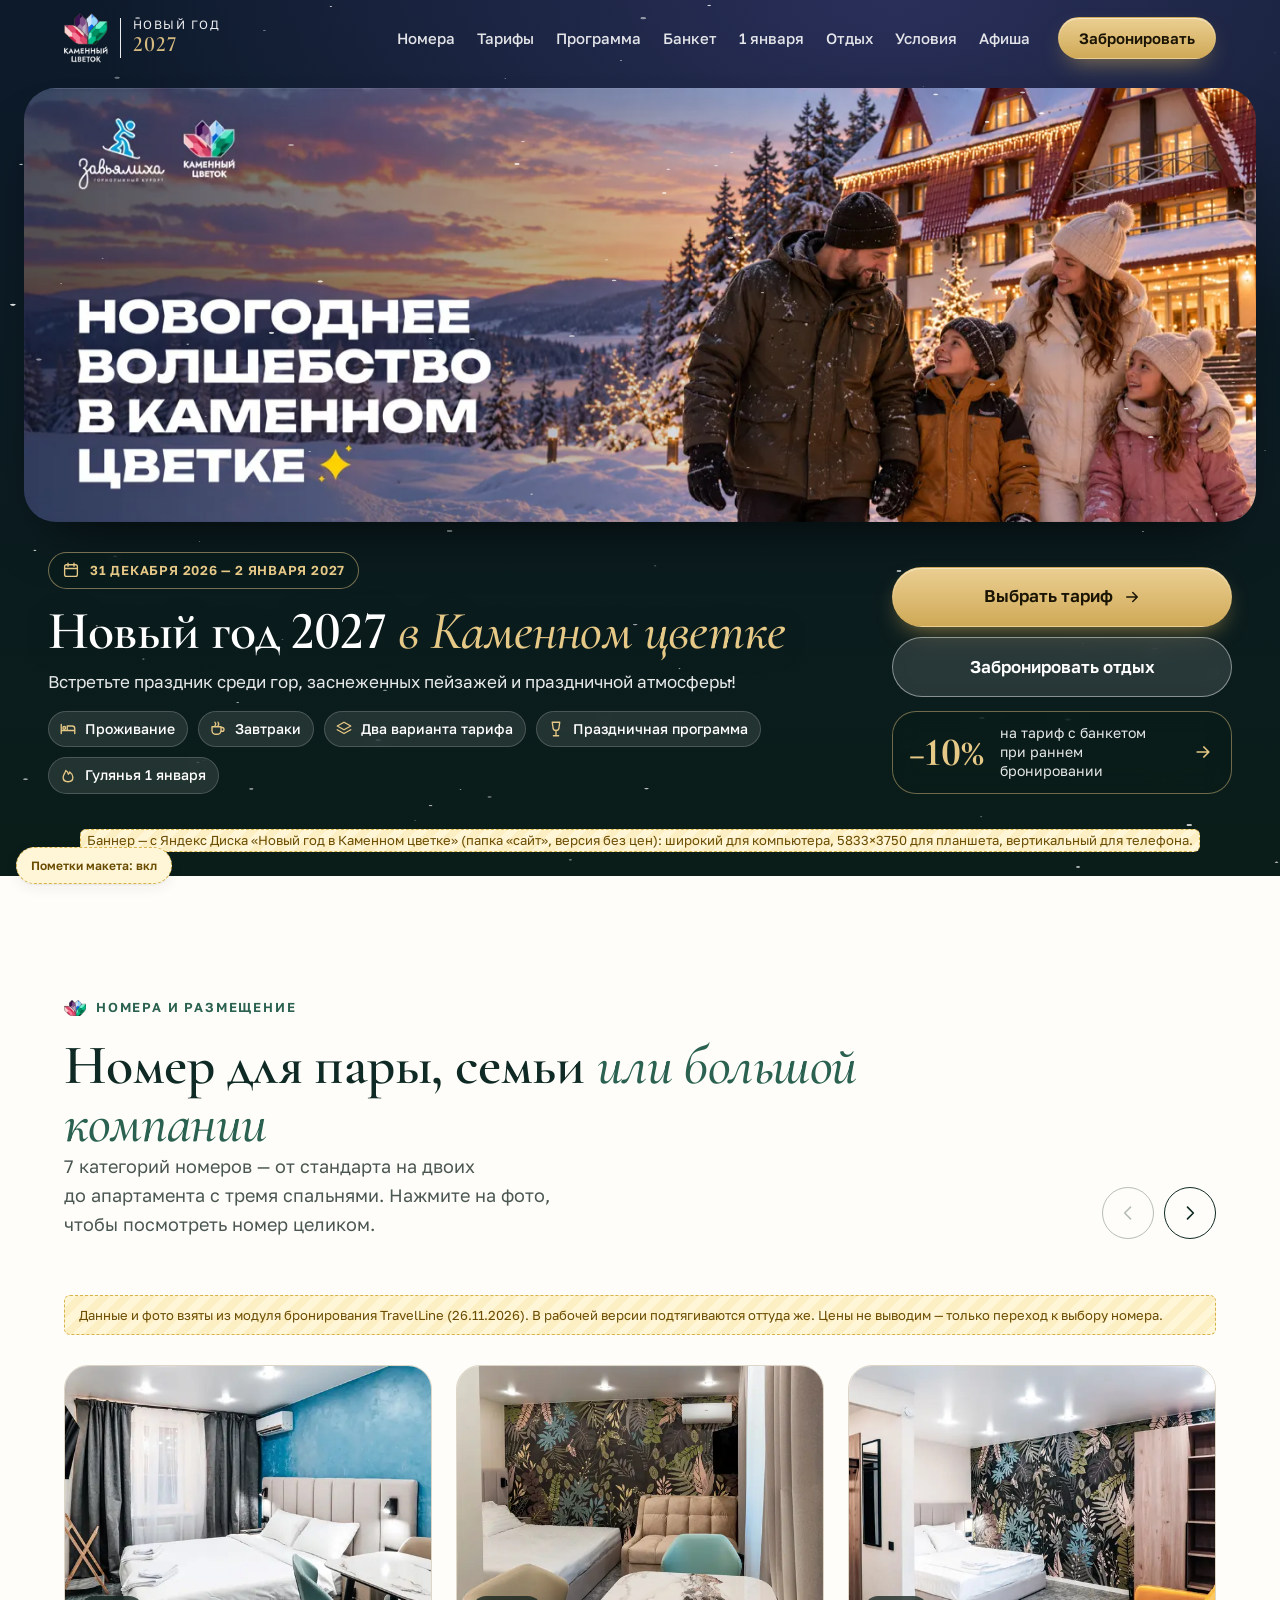
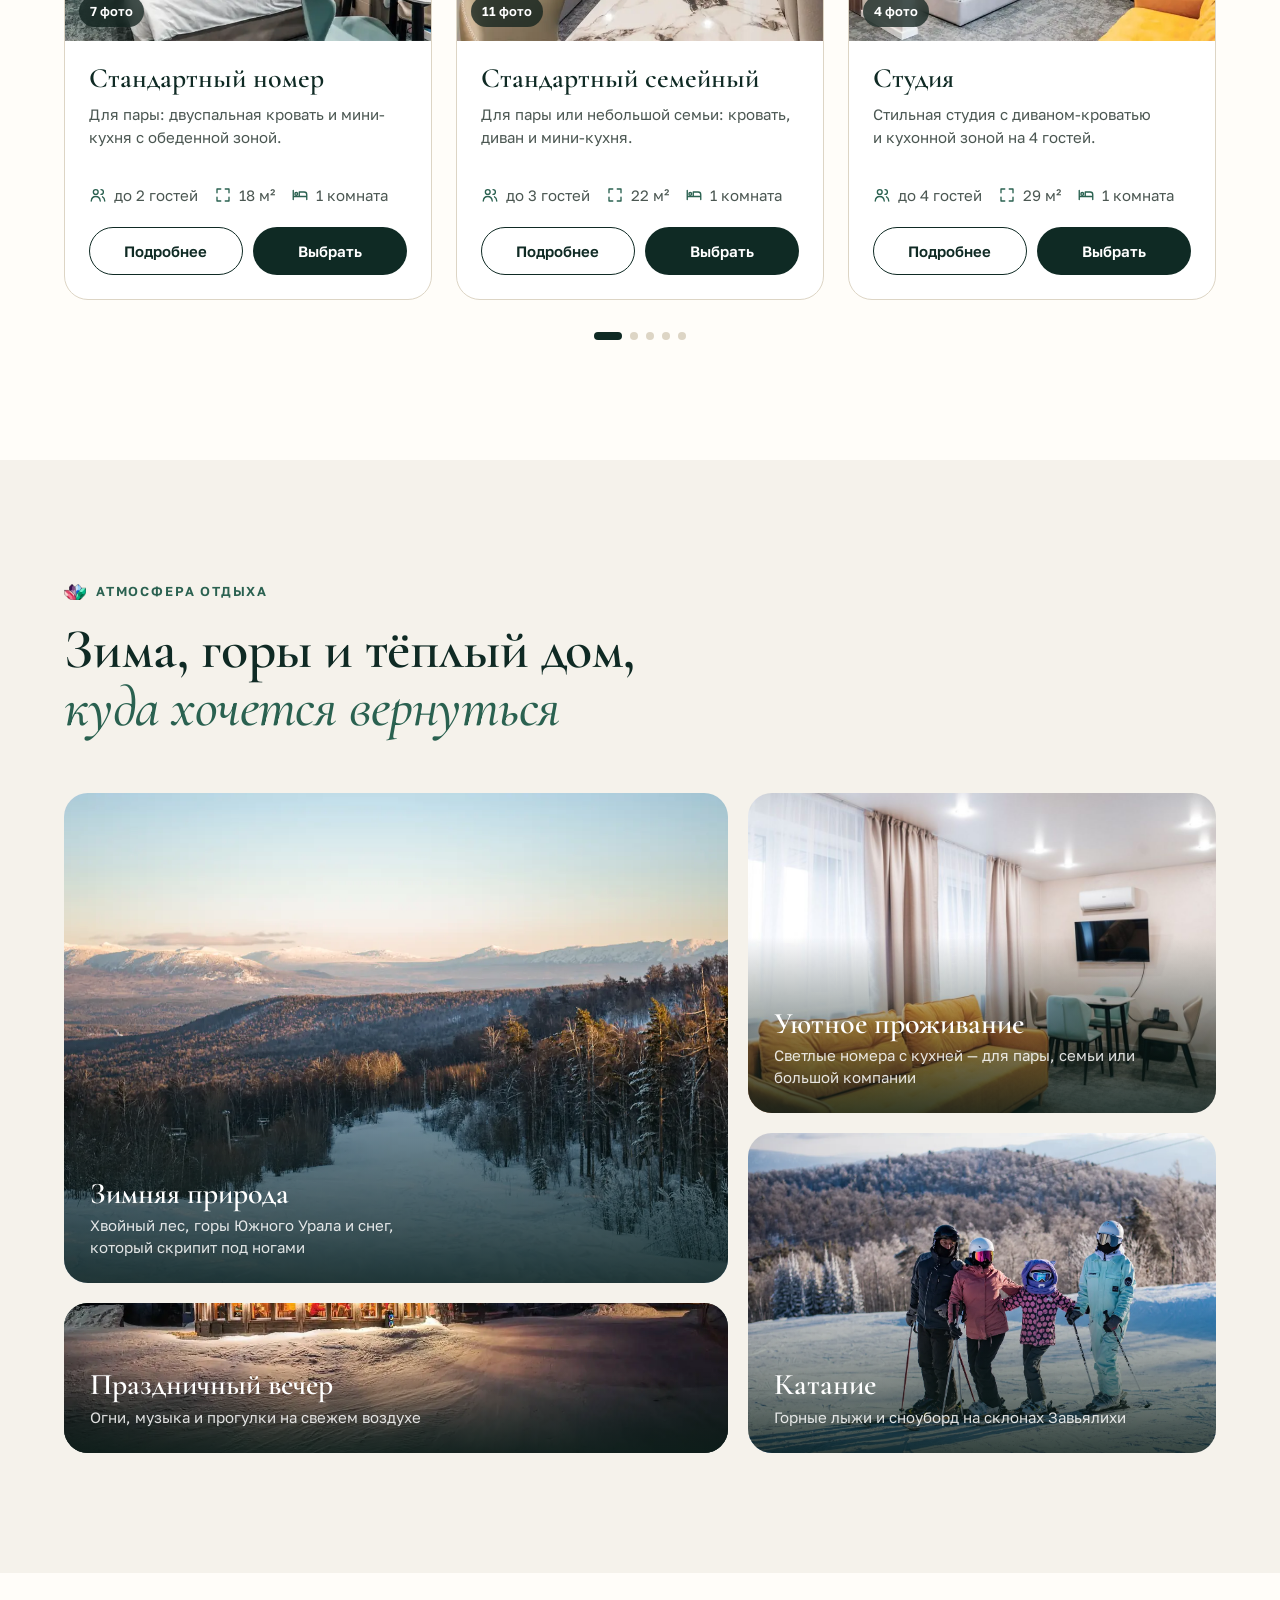
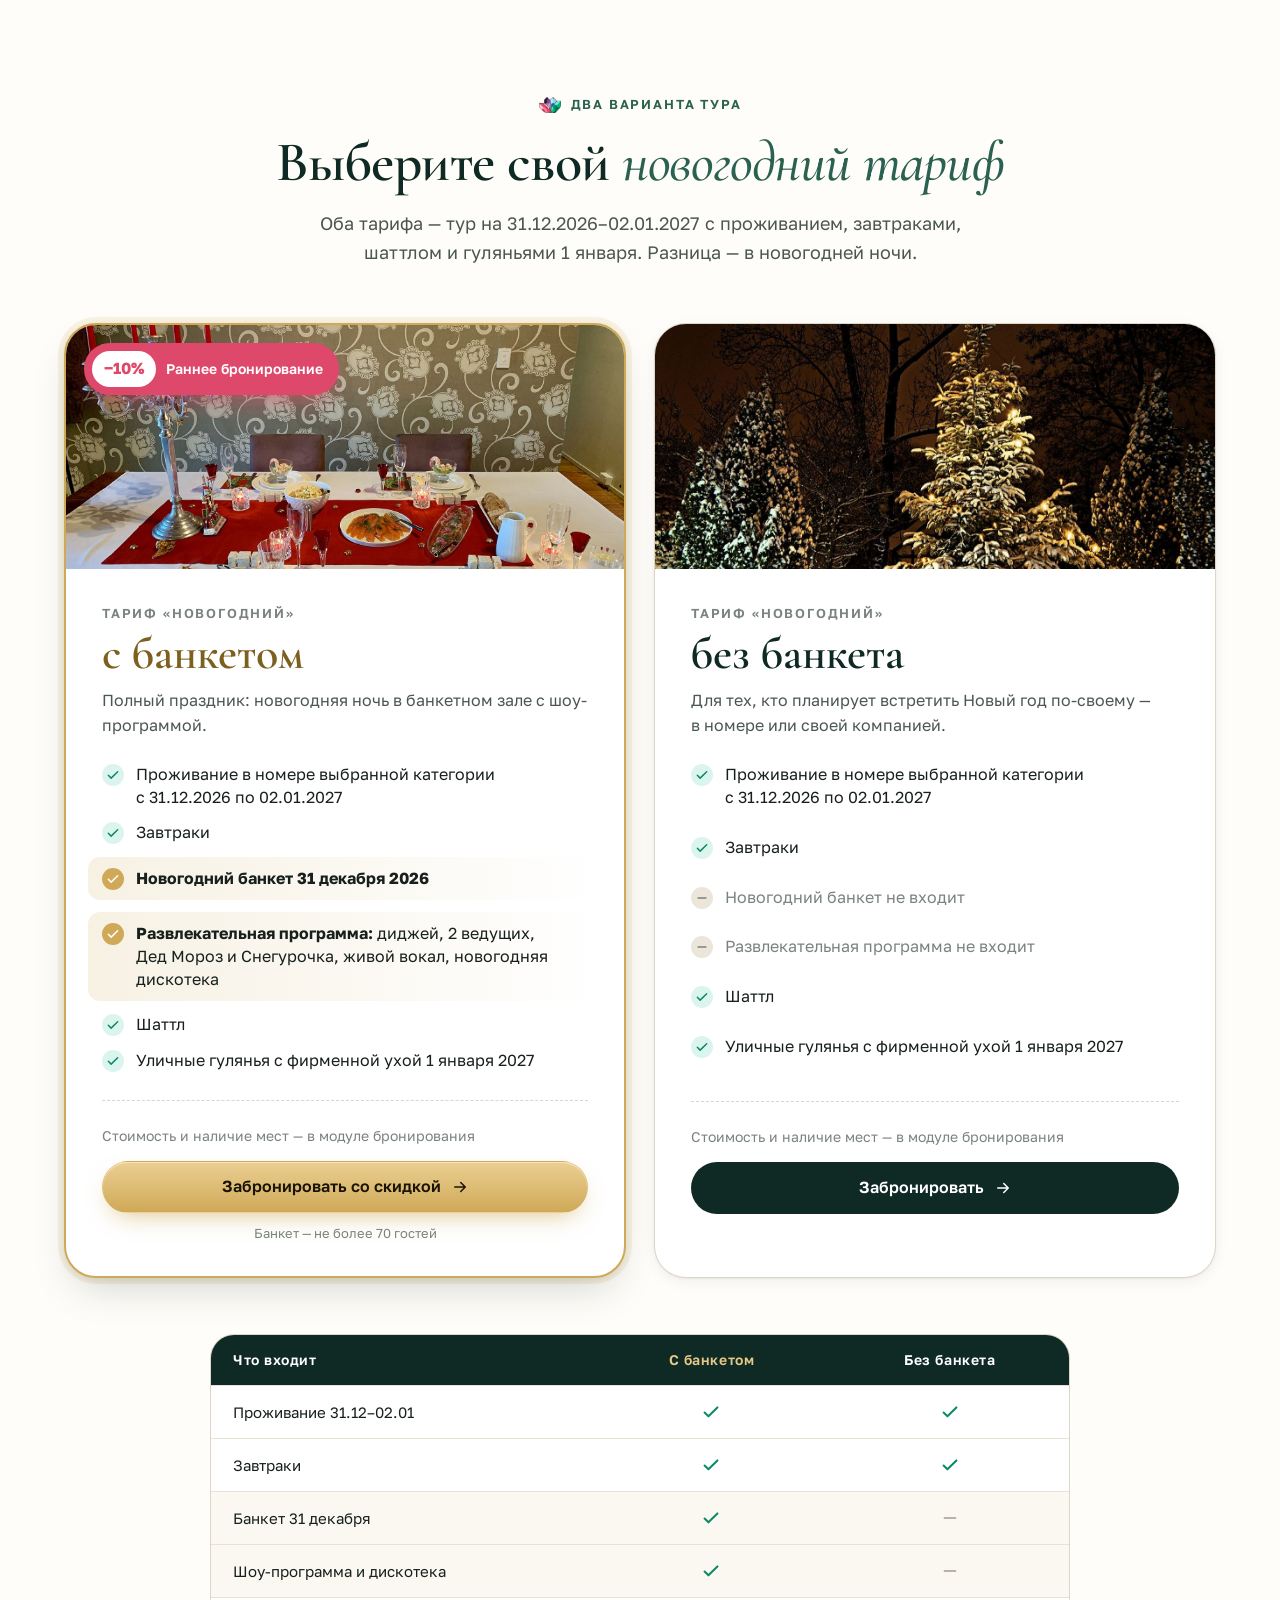
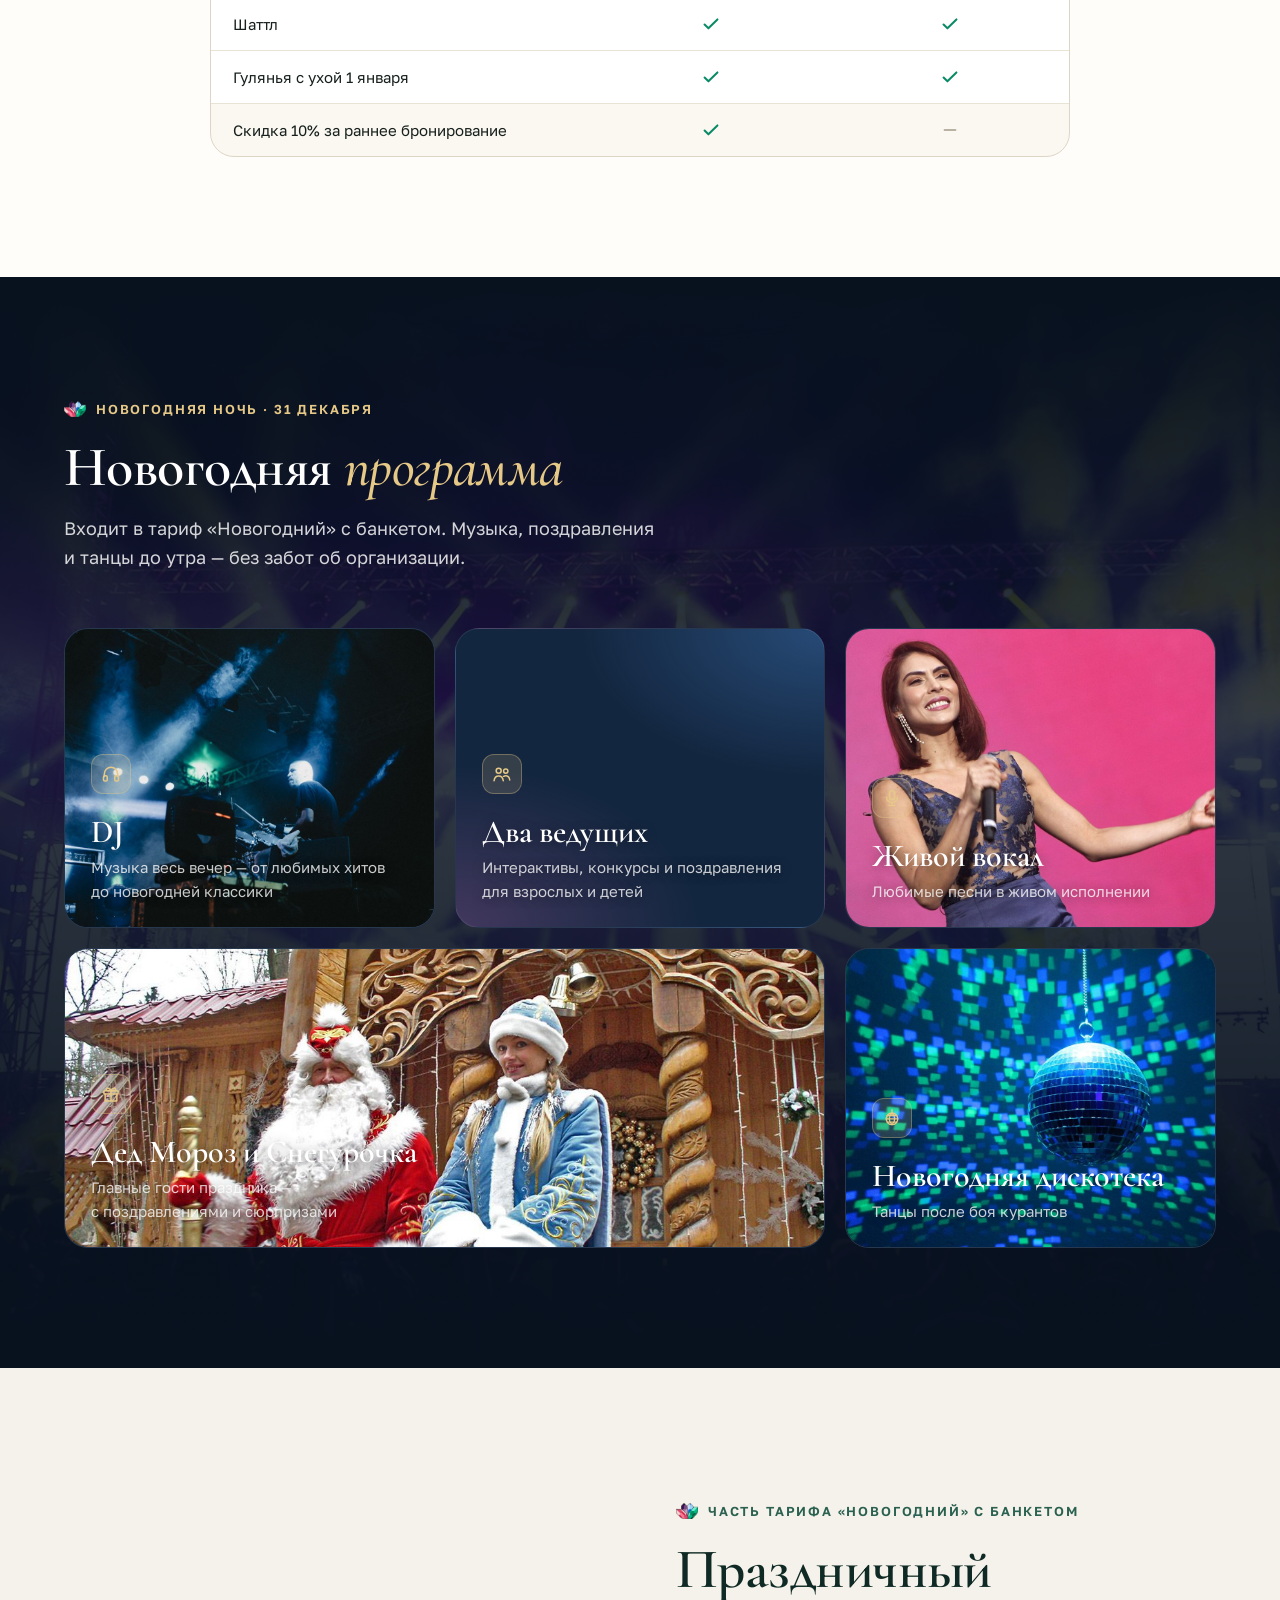
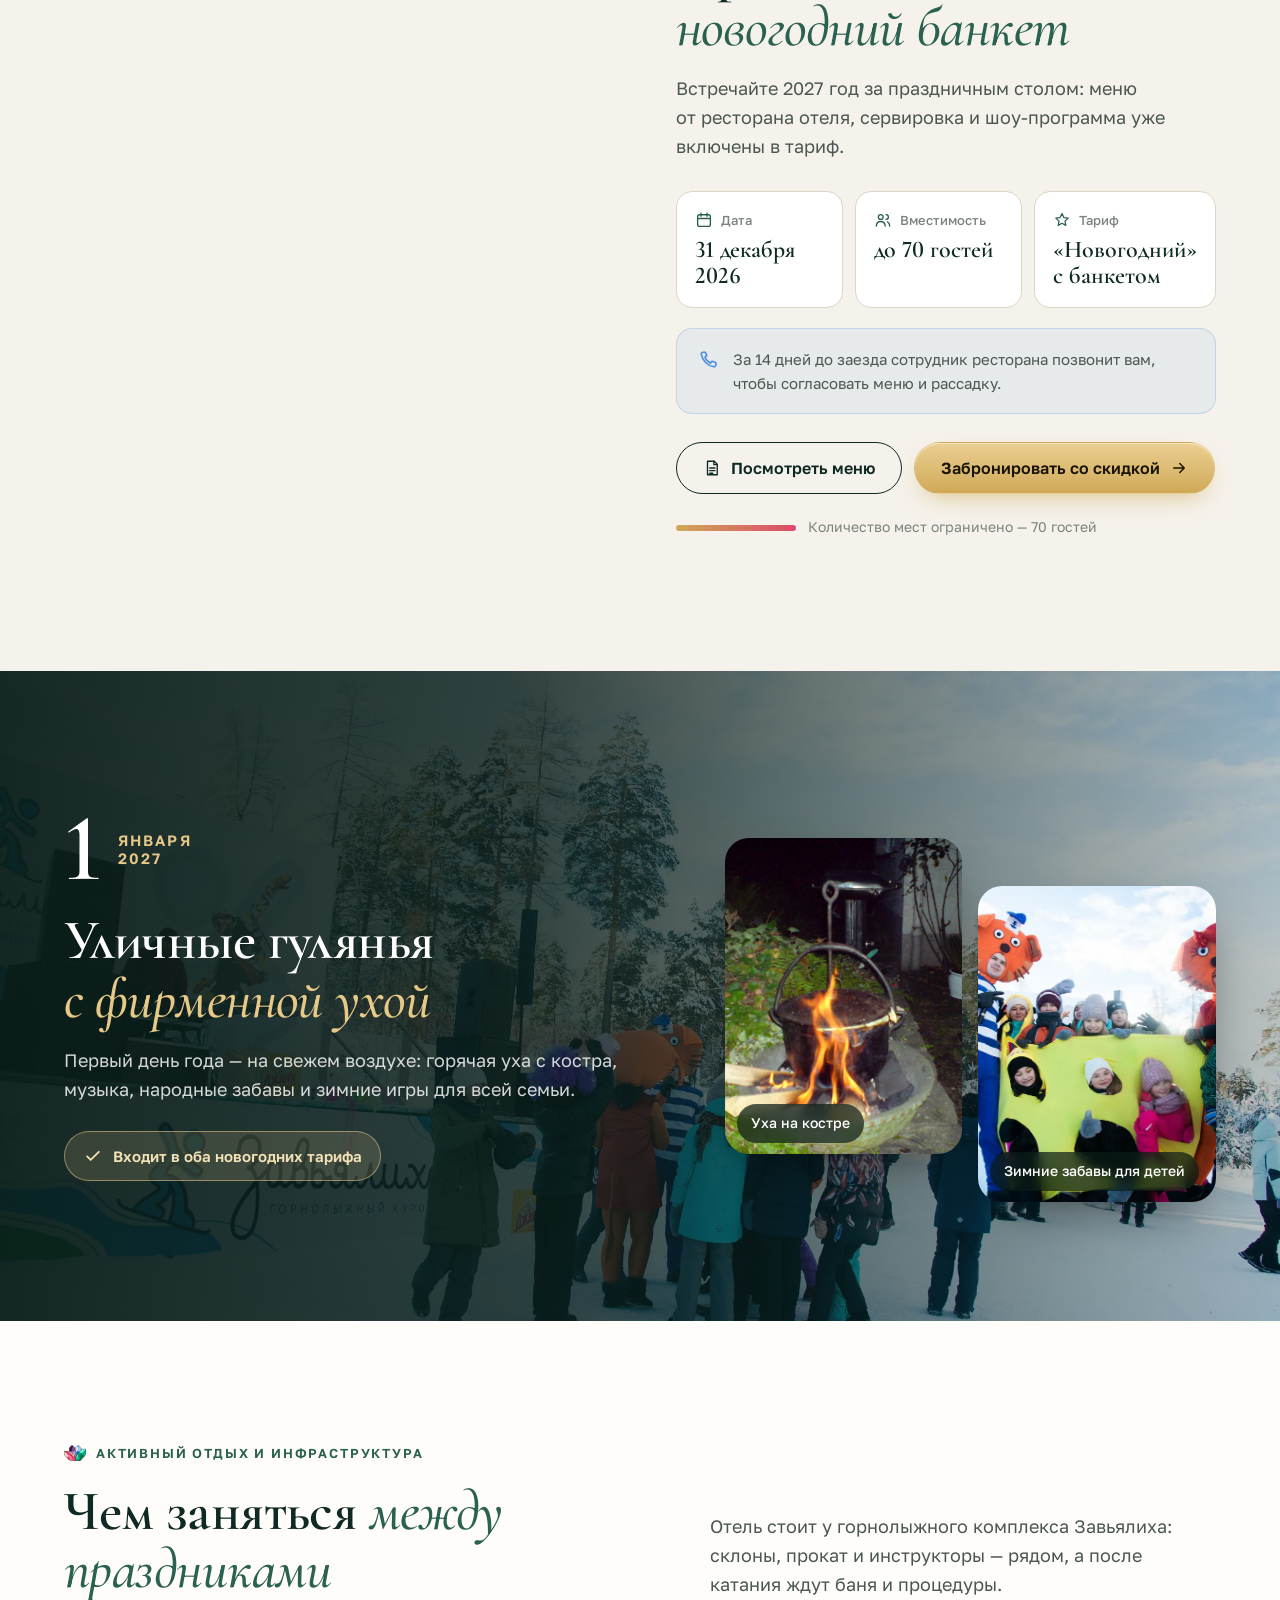
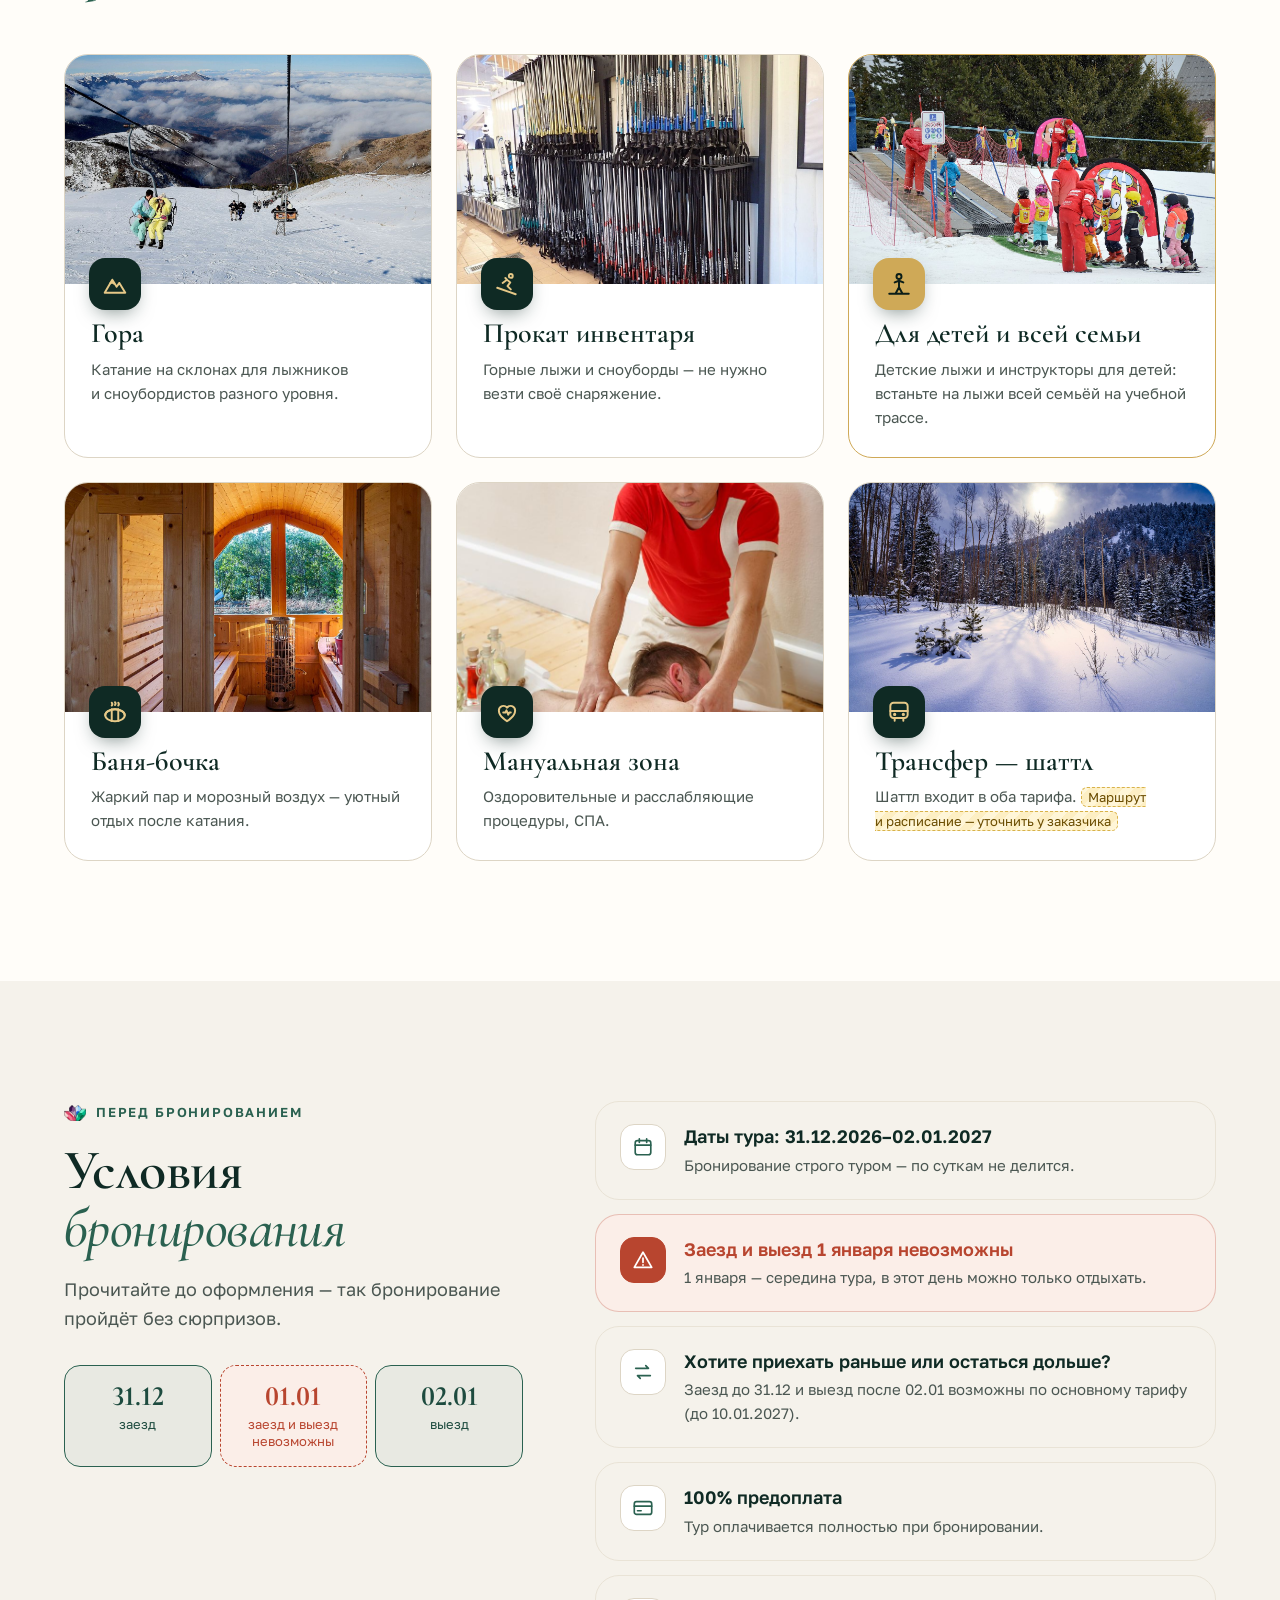
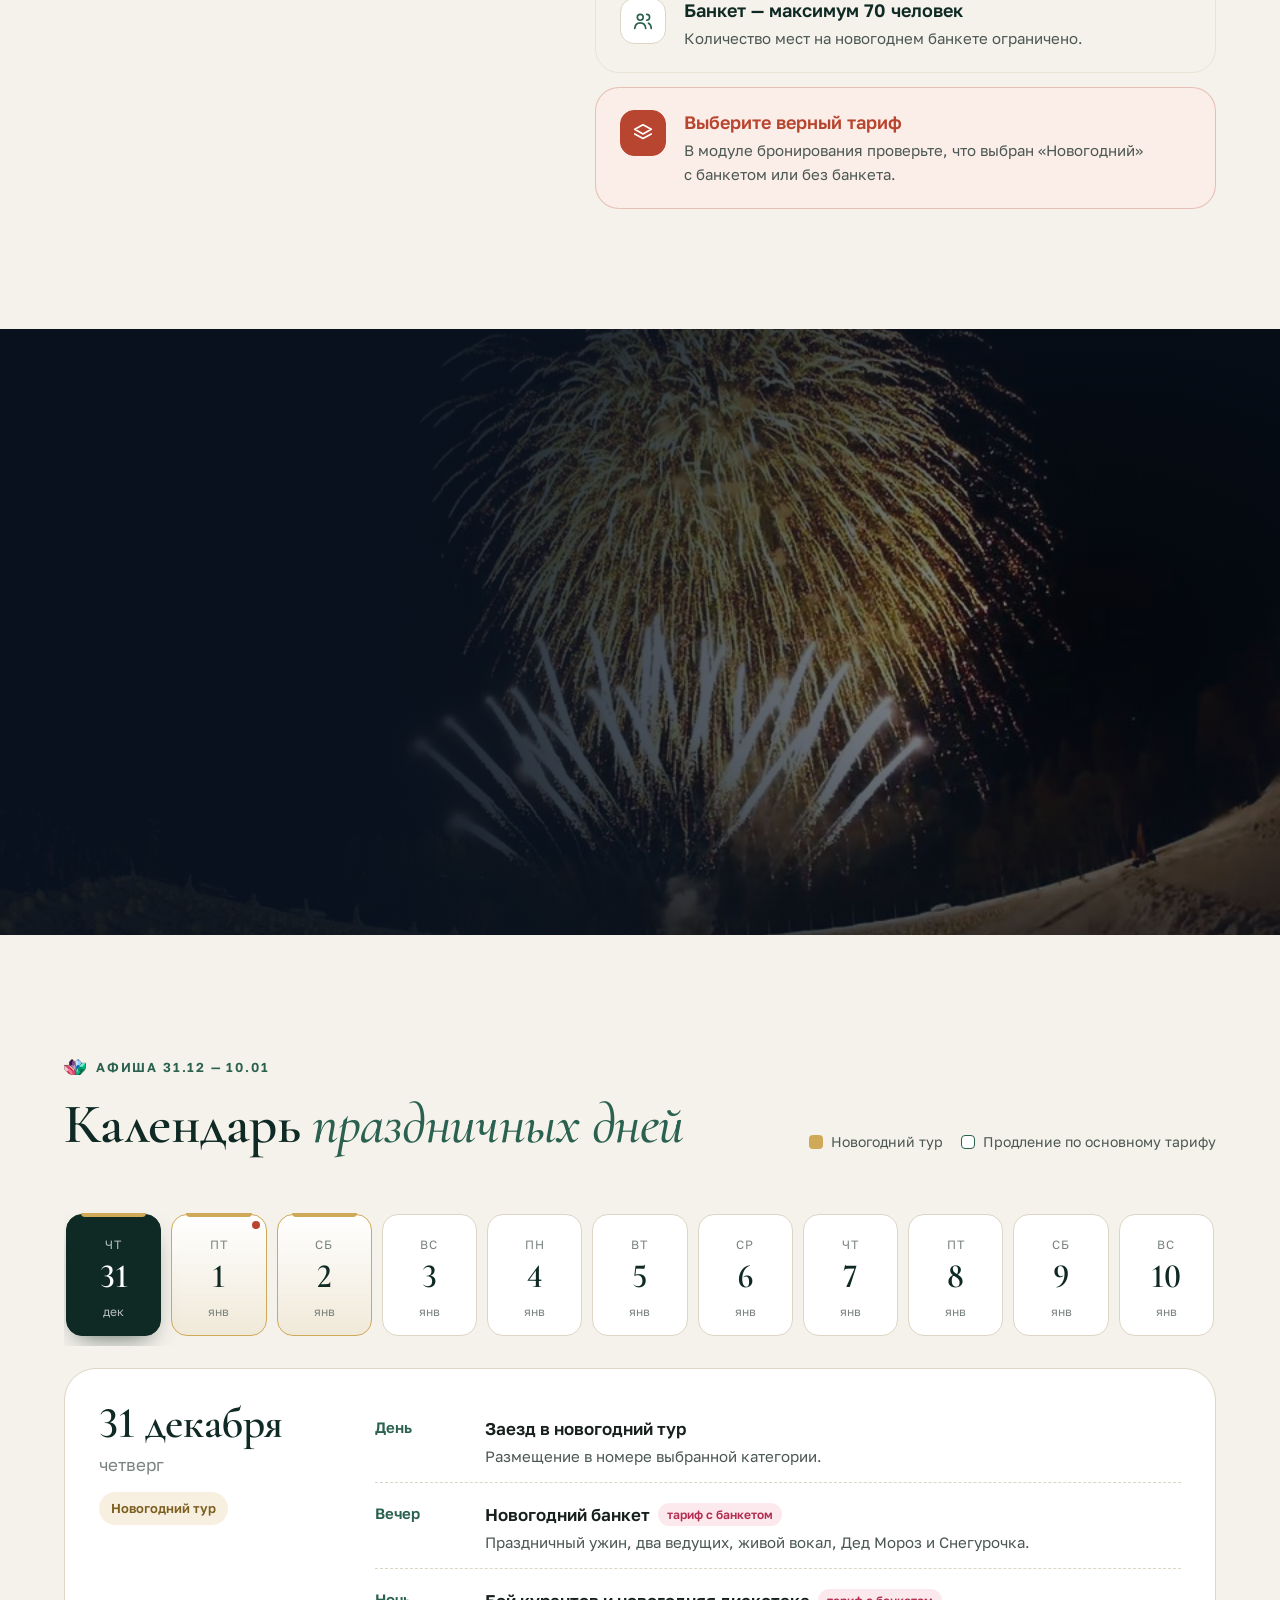
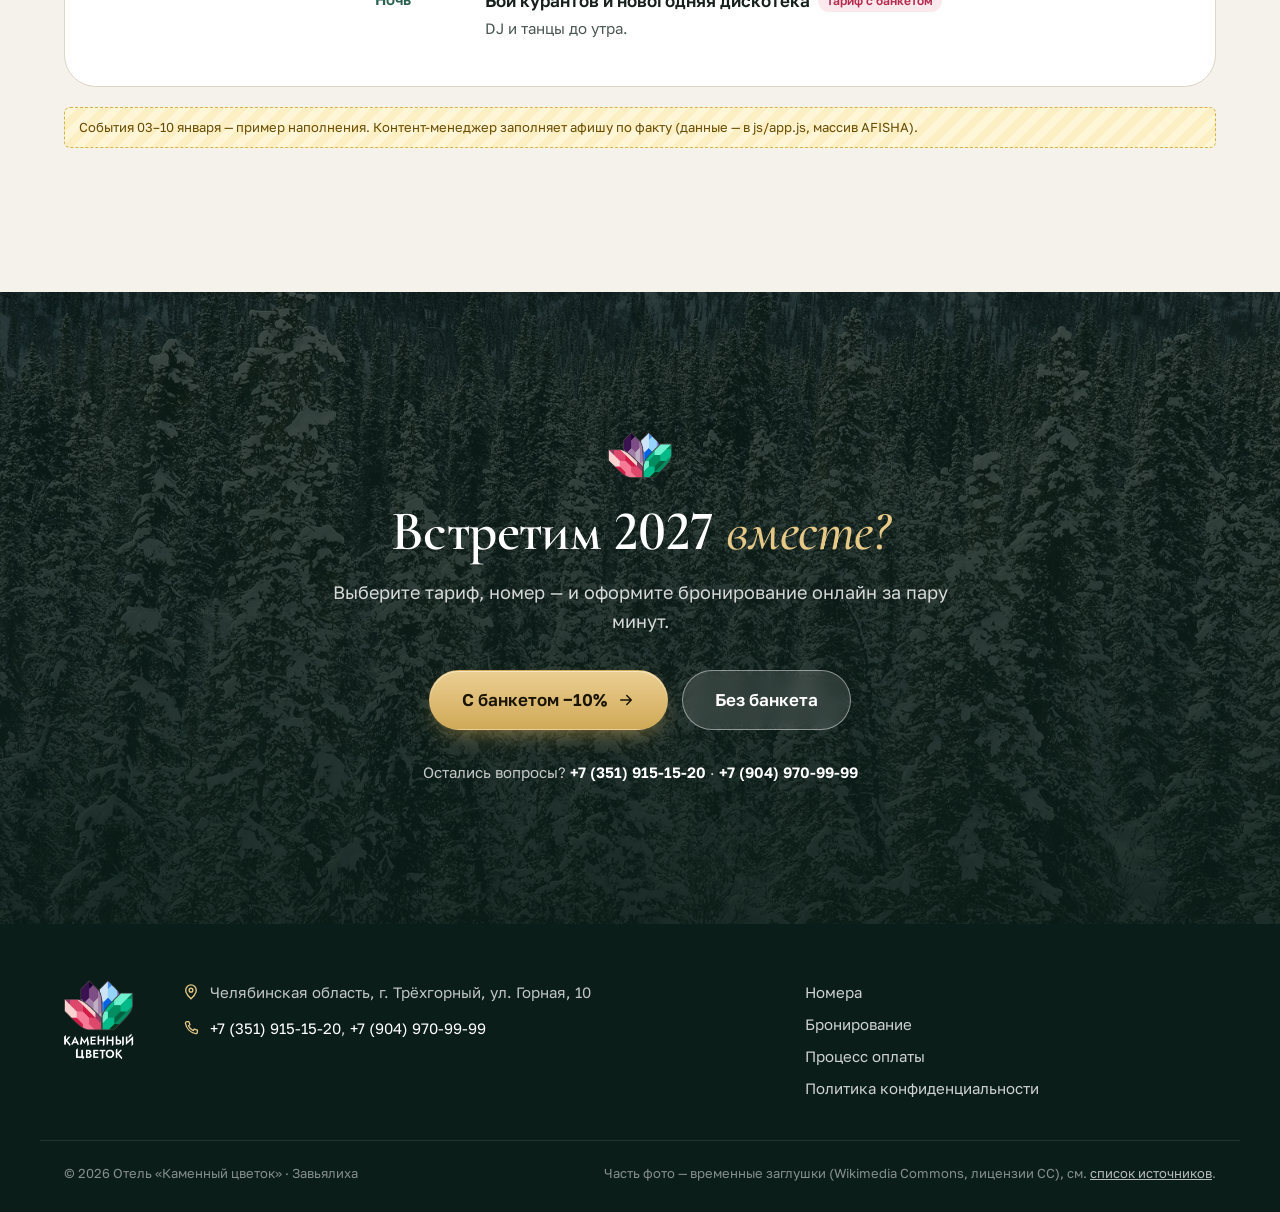
==== commit 8f94ab65: "v1: первый экран — баннер с Яндекс Диска, фото Завьялихи в «Атмосфере» и «1 января» - баннер «Нового" ====
--- a/index.html
+++ b/index.html
@@ -88,30 +88,39 @@
 <main>
 
 <!-- ============ 4.1 HERO ============ -->
-<section class="hero" id="top">
-  <div class="hero__bg" aria-hidden="true">
-    <img src="img/stock/hero-winter.jpg" alt="" fetchpriority="high">
-  </div>
+<section class="hero hero--banner" id="top">
   <canvas class="hero__snow" id="snow" aria-hidden="true"></canvas>
+  <figure class="hero__poster">
+    <picture>
+      <source media="(max-width:640px)" srcset="img/banner/ny-tall-900.webp" width="900" height="1285">
+      <source media="(max-width:900px)" srcset="img/banner/ny-mid-1400.webp" width="1400" height="900">
+      <img src="img/banner/ny-wide-1400.webp" srcset="img/banner/ny-wide-1400.webp 1400w, img/banner/ny-wide-2400.webp 2400w" sizes="(max-width:1440px) 100vw, 1392px" width="2400" height="845" alt="Новогоднее волшебство в Каменном цветке: семья гуляет у отеля зимним вечером" fetchpriority="high">
+    </picture>
+  </figure>
   <div class="wrap hero__in">
-    <p class="hero__dates"><svg><use href="#i-cal"/></svg>31 декабря 2026 — 2 января 2027</p>
-    <h1 class="hero__title">Новый год 2027<span>в Каменном цветке</span></h1>
-    <p class="hero__lead">Встретьте праздник среди гор, заснеженных пейзажей и праздничной атмосферы!</p>
-    <ul class="hero__chips">
-      <li><svg><use href="#i-bed"/></svg>Проживание</li>
-      <li><svg><use href="#i-cup"/></svg>Завтраки</li>
-      <li><svg><use href="#i-layers"/></svg>Два варианта тарифа</li>
-      <li><svg><use href="#i-glass"/></svg>Праздничная программа</li>
-      <li><svg><use href="#i-fire"/></svg>Гулянья 1 января</li>
-    </ul>
-    <div class="hero__actions">
-      <a class="btn btn--gold btn--lg" href="#tariffs" data-goal="ny_hero_choose">Выбрать тариф<svg><use href="#i-arrow"/></svg></a>
-      <a class="btn btn--glass btn--lg" data-book="any" data-goal="ny_book_hero" href="https://kamenniy-cvetok.ru/booking/">Забронировать отдых</a>
-    </div>
-    <a class="hero__promo" href="#early">
-      <b>−10%</b><span>на тариф с банкетом<br>при раннем бронировании</span><svg><use href="#i-arrow"/></svg>
-    </a>
-  </div>
+    <div class="hero__text">
+      <p class="hero__dates"><svg><use href="#i-cal"/></svg>31 декабря 2026 — 2 января 2027</p>
+      <h1 class="hero__title">Новый год 2027 <span>в Каменном цветке</span></h1>
+      <p class="hero__lead">Встретьте праздник среди гор, заснеженных пейзажей и праздничной атмосферы!</p>
+      <ul class="hero__chips">
+        <li><svg><use href="#i-bed"/></svg>Проживание</li>
+        <li><svg><use href="#i-cup"/></svg>Завтраки</li>
+        <li><svg><use href="#i-layers"/></svg>Два варианта тарифа</li>
+        <li><svg><use href="#i-glass"/></svg>Праздничная программа</li>
+        <li><svg><use href="#i-fire"/></svg>Гулянья 1 января</li>
+      </ul>
+    </div>
+    <div class="hero__side">
+      <div class="hero__actions">
+        <a class="btn btn--gold btn--lg" href="#tariffs" data-goal="ny_hero_choose">Выбрать тариф<svg><use href="#i-arrow"/></svg></a>
+        <a class="btn btn--glass btn--lg" data-book="any" data-goal="ny_book_hero" href="https://kamenniy-cvetok.ru/booking/">Забронировать отдых</a>
+      </div>
+      <a class="hero__promo" href="#early">
+        <b>−10%</b><span>на тариф с банкетом<br>при раннем бронировании</span><svg><use href="#i-arrow"/></svg>
+      </a>
+    </div>
+  </div>
+  <p class="todo hero__note" data-note>Баннер — с&nbsp;Яндекс Диска «Новый год в&nbsp;Каменном цветке» (папка «сайт», версия без цен): широкий для компьютера, 5833×3750 для планшета, вертикальный для телефона.</p>
 </section>
 
 <!-- ============ 4.8 НОМЕРА ============ -->
@@ -237,7 +246,7 @@
     </div>
     <div class="mood">
       <figure class="mood__item mood__item--a reveal">
-        <img src="img/stock/nature-path.jpg" alt="Заснеженные ели вдоль лесной тропы" loading="lazy">
+        <img src="img/zav/nature-ridge.webp" alt="Закат над заснеженными хребтами у Завьялихи" loading="lazy">
         <figcaption><b>Зимняя природа</b>Хвойный лес, горы Южного Урала и&nbsp;снег, который скрипит под ногами</figcaption>
       </figure>
       <figure class="mood__item mood__item--b reveal">
@@ -245,11 +254,11 @@
         <figcaption><b>Уютное проживание</b>Светлые номера с&nbsp;кухней — для пары, семьи или большой компании</figcaption>
       </figure>
       <figure class="mood__item mood__item--c reveal">
-        <img src="img/stock/ski-slope.jpg" alt="Горнолыжный склон с катающимися" loading="lazy">
+        <img src="img/zav/family-ski.webp" alt="Семья на лыжах на склоне Завьялихи" loading="lazy">
         <figcaption><b>Катание</b>Горные лыжи и&nbsp;сноуборд на склонах Завьялихи</figcaption>
       </figure>
       <figure class="mood__item mood__item--d reveal">
-        <img src="img/stock/evening-tree.jpg" alt="Новогодняя ель в огнях зимним вечером" loading="lazy">
+        <img src="img/zav/evening-lights.webp" alt="Огни Завьялихи зимним вечером" loading="lazy">
         <figcaption><b>Праздничный вечер</b>Огни, музыка и&nbsp;прогулки на свежем воздухе</figcaption>
       </figure>
     </div>
@@ -403,7 +412,7 @@
 
 <!-- ============ 4.6 1 ЯНВАРЯ ============ -->
 <section class="jan1" id="jan1">
-  <div class="jan1__bg" aria-hidden="true"><img src="img/stock/fest-folk.jpg" alt="" loading="lazy"></div>
+  <div class="jan1__bg" aria-hidden="true"><img src="img/zav/fest-stage.webp" alt="" loading="lazy"></div>
   <div class="wrap jan1__in">
     <div class="jan1__text reveal">
       <p class="jan1__date"><span>1</span>января<br>2027</p>
@@ -413,7 +422,7 @@
     </div>
     <div class="jan1__cards">
       <figure class="reveal"><img src="img/stock/uha-fire.jpg" alt="Котелок с ухой над костром" loading="lazy"><figcaption>Уха на&nbsp;костре</figcaption></figure>
-      <figure class="reveal"><img src="img/stock/uha-cauldrons.jpg" alt="Котлы на открытом огне" loading="lazy"><figcaption>Горячее угощение</figcaption></figure>
+      <figure class="reveal"><img src="img/zav/fest-kids.webp" alt="Дети с ростовыми куклами на празднике в Завьялихе" loading="lazy"><figcaption>Зимние забавы для детей</figcaption></figure>
     </div>
   </div>
 </section>
@@ -598,8 +607,8 @@
     <button class="modal__close" type="button" data-close aria-label="Закрыть"><svg><use href="#i-close"/></svg></button>
     <div class="rm__gallery">
       <div class="rm__stage">
-        <img class="rm__bg" id="rmBg" src="" alt="" aria-hidden="true">
-        <img class="rm__photo" id="rmPhoto" src="" alt="">
+        <img class="rm__bg" id="rmBg" alt="" aria-hidden="true">
+        <img class="rm__photo" id="rmPhoto" alt="">
         <button class="rm__nav rm__nav--prev" type="button" data-rm="prev" aria-label="Предыдущее фото"><svg><use href="#i-left"/></svg></button>
         <button class="rm__nav rm__nav--next" type="button" data-rm="next" aria-label="Следующее фото"><svg><use href="#i-right"/></svg></button>
         <span class="rm__count" id="rmCount" aria-live="polite"></span>
--- a/css/styles.css
+++ b/css/styles.css
@@ -578,3 +578,35 @@
   .rm__cta .btn{width:100%}
 
 }
+
+/* ---------- Первый экран: баннер с Яндекс Диска ---------- */
+.hero--banner{min-height:0;display:block;padding-top:calc(var(--hdr) + 12px);background:radial-gradient(90% 60% at 70% 0%,#2a2f5a 0%,transparent 70%),linear-gradient(180deg,var(--night-900) 0%,var(--pine-950) 100%)}
+.hero--banner .hero__snow{z-index:2}
+.hero__poster{position:relative;z-index:1;margin:0 auto;width:min(1392px,calc(100% - 48px));border-radius:var(--r-xl);overflow:hidden;box-shadow:0 30px 60px -30px rgba(0,0,0,.8);background:var(--night-800)}
+.hero__poster img{display:block;width:100%;height:auto;animation:heroPoster 1.2s var(--ease) both}
+@keyframes heroPoster{from{opacity:0;transform:scale(1.03)}to{opacity:1;transform:none}}
+.hero--banner .hero__in{z-index:3;max-width:1440px;padding-left:48px;padding-right:48px;display:grid;grid-template-columns:minmax(0,1fr) 340px;align-items:end;gap:24px 48px;padding-top:30px;padding-bottom:36px}
+.hero--banner .hero__dates{font-size:13px;padding:7px 13px}
+.hero--banner .hero__title{font-size:clamp(38px,4.2vw,60px);line-height:1;margin-top:14px}
+.hero--banner .hero__title span{display:inline;font-size:1em}
+.hero--banner .hero__lead{font-size:17px;margin-top:10px;max-width:none}
+.hero--banner .hero__chips{margin-top:16px;max-width:none}
+.hero--banner .hero__chips li{font-size:14px;padding:6px 12px 6px 10px}
+.hero__side{display:flex;flex-direction:column;align-items:stretch;gap:14px}
+.hero--banner .hero__actions{margin-top:0;flex-direction:column;gap:10px}
+.hero--banner .hero__promo{position:static;padding:12px 18px 12px 16px}
+.hero--banner .hero__promo b{font-size:40px}
+.hero__note{position:relative;z-index:3;display:block;width:fit-content;max-width:calc(100% - 48px);margin:0 auto 24px}
+@media (max-width:1024px){
+  .hero--banner .hero__in{grid-template-columns:1fr;padding-left:24px;padding-right:24px}
+  .hero__side{flex-direction:row;flex-wrap:wrap;align-items:center}
+  .hero--banner .hero__actions{flex-direction:row}
+}
+@media (max-width:640px){
+  .hero--banner{padding-top:calc(var(--hdr) + 8px)}
+  .hero__poster{width:calc(100% - 24px);border-radius:var(--r-lg)}
+  .hero--banner .hero__in{padding:24px 18px 32px}
+  .hero__side{flex-direction:column;align-items:stretch}
+  .hero--banner .hero__actions{flex-direction:column}
+}
+@media (prefers-reduced-motion:reduce){.hero__poster img{animation:none}}
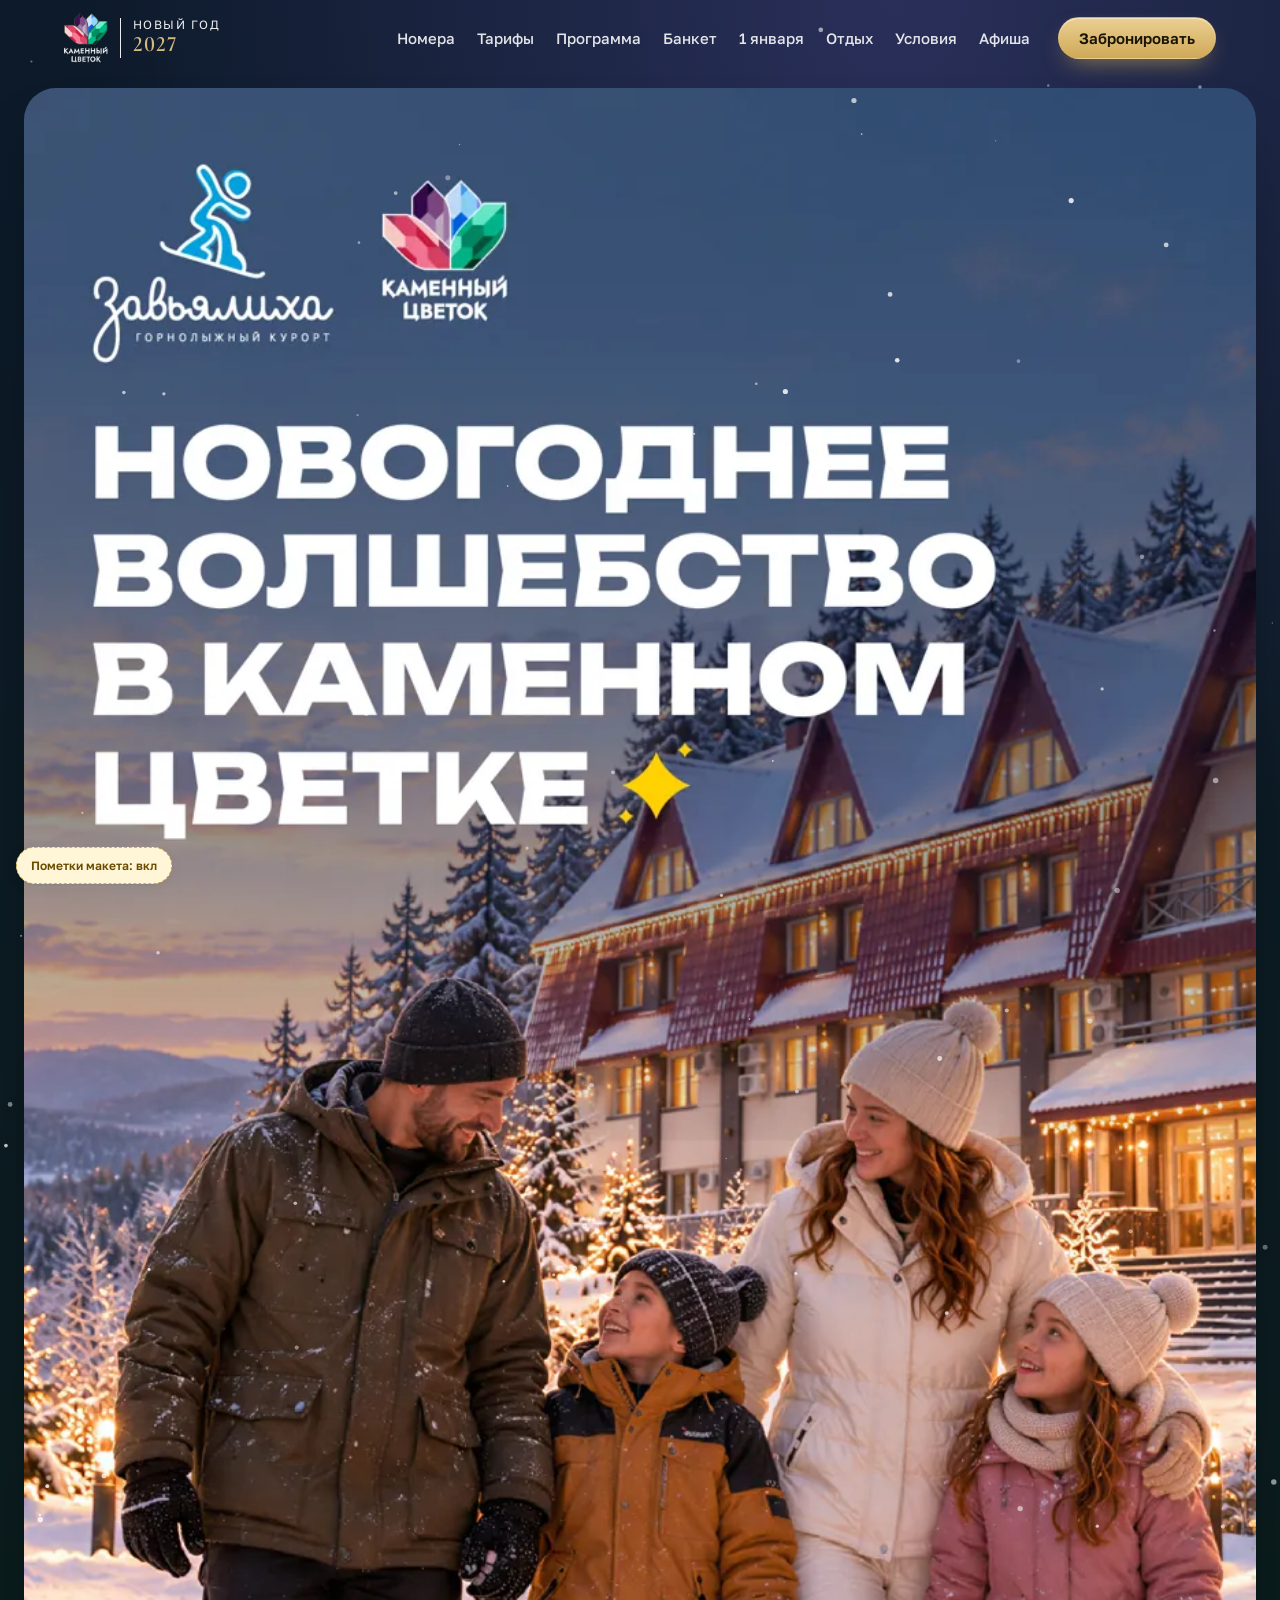
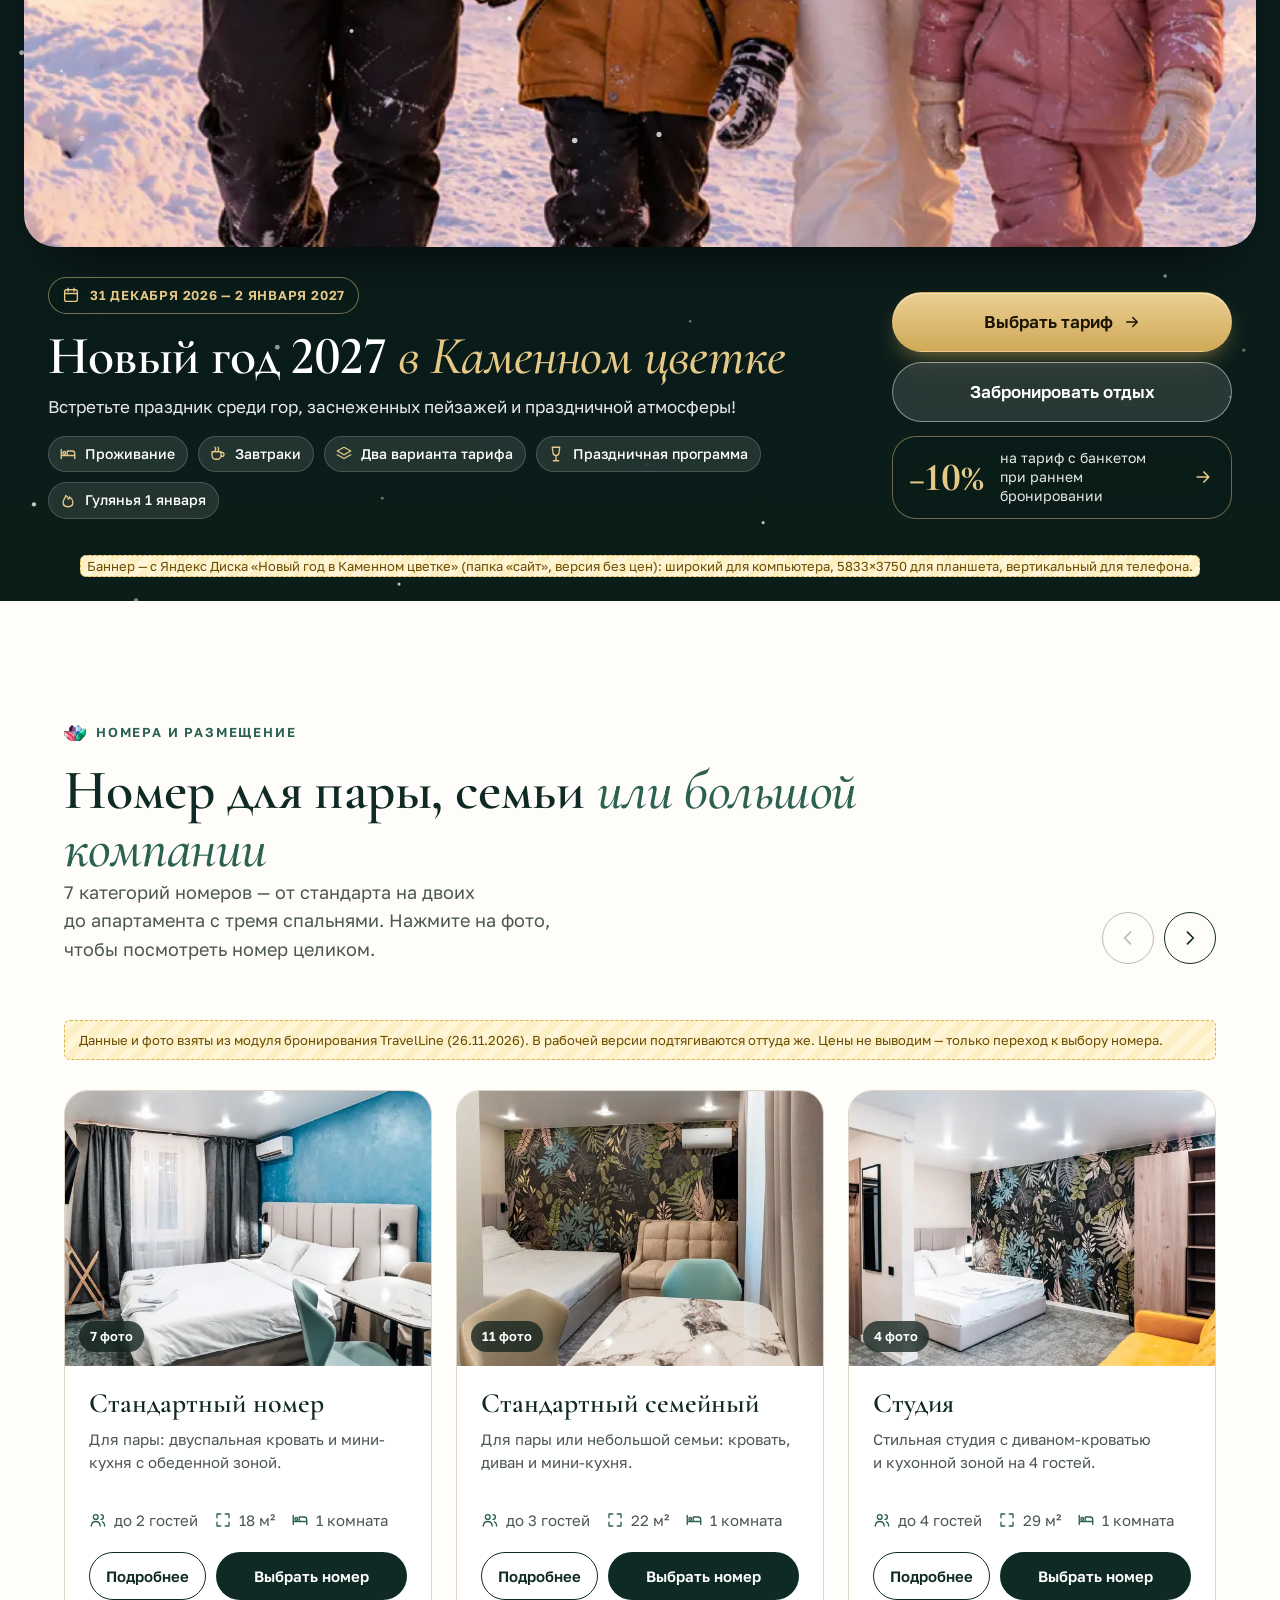
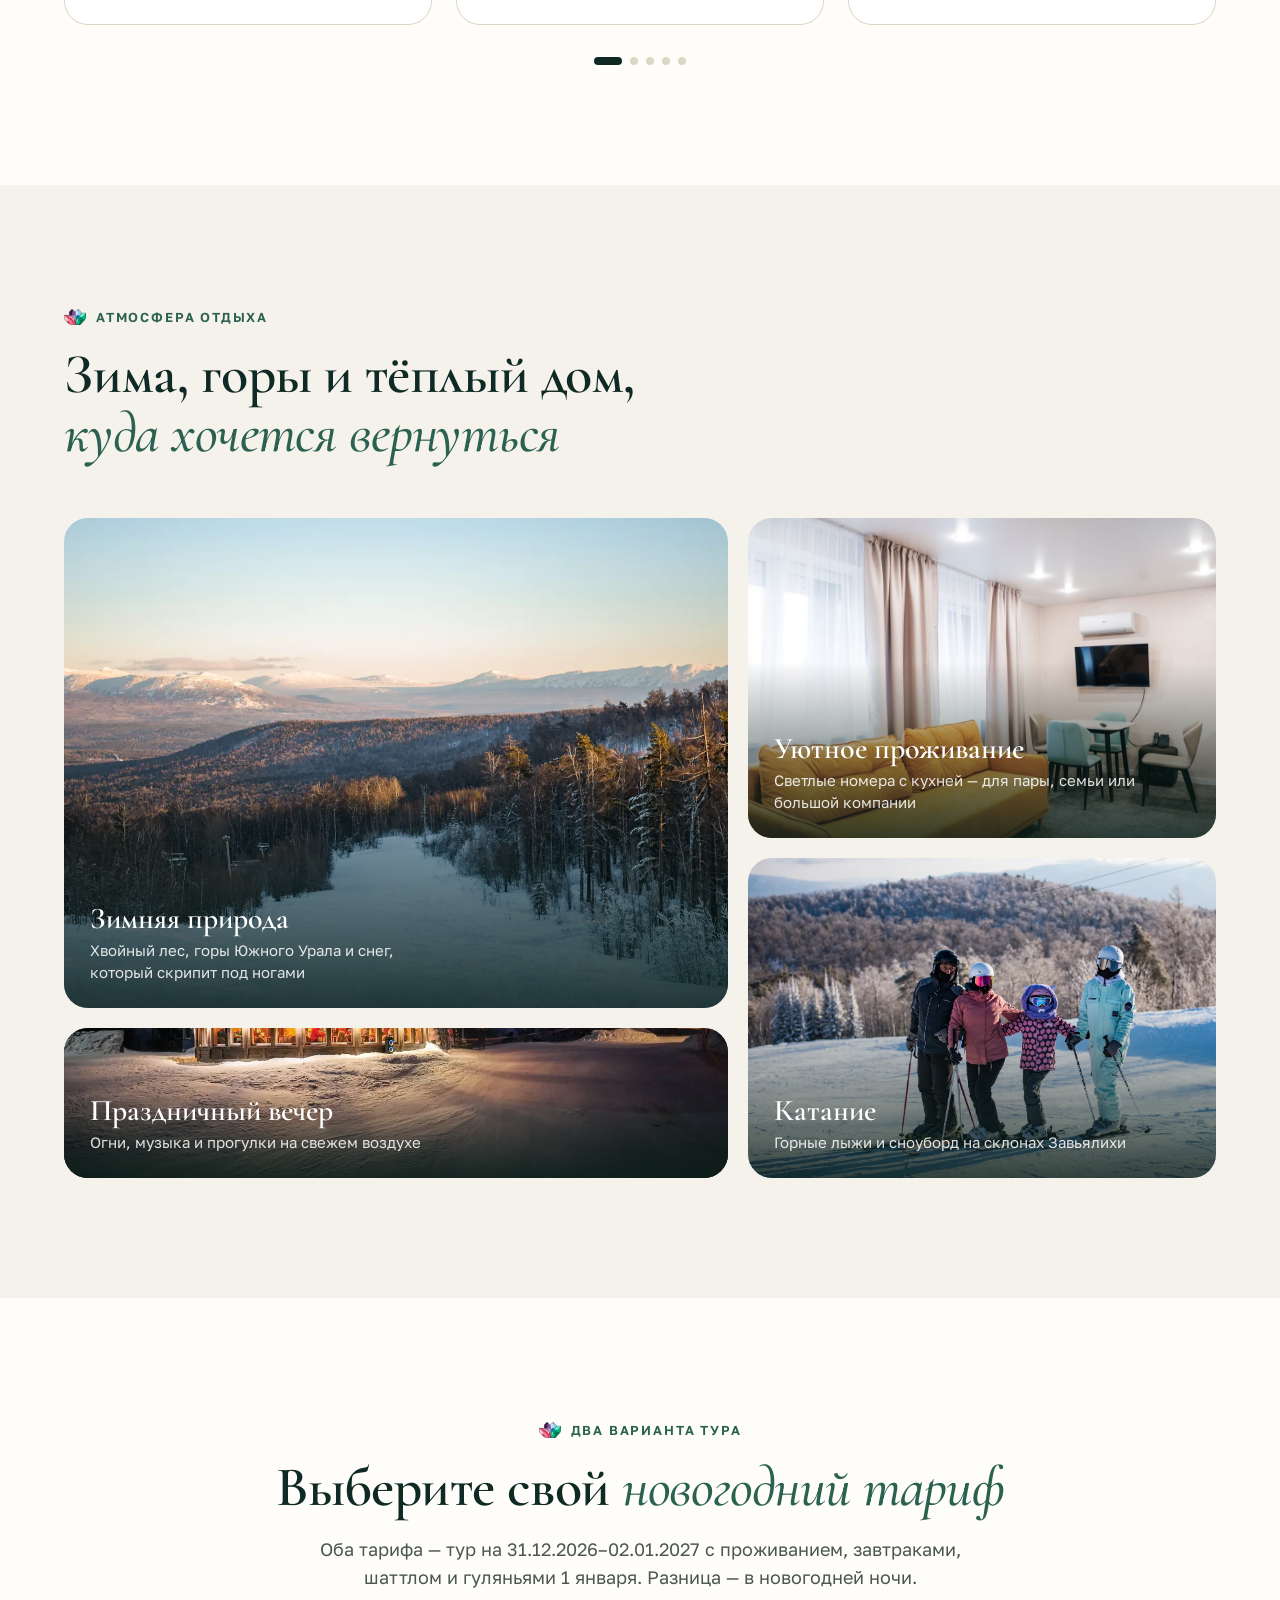
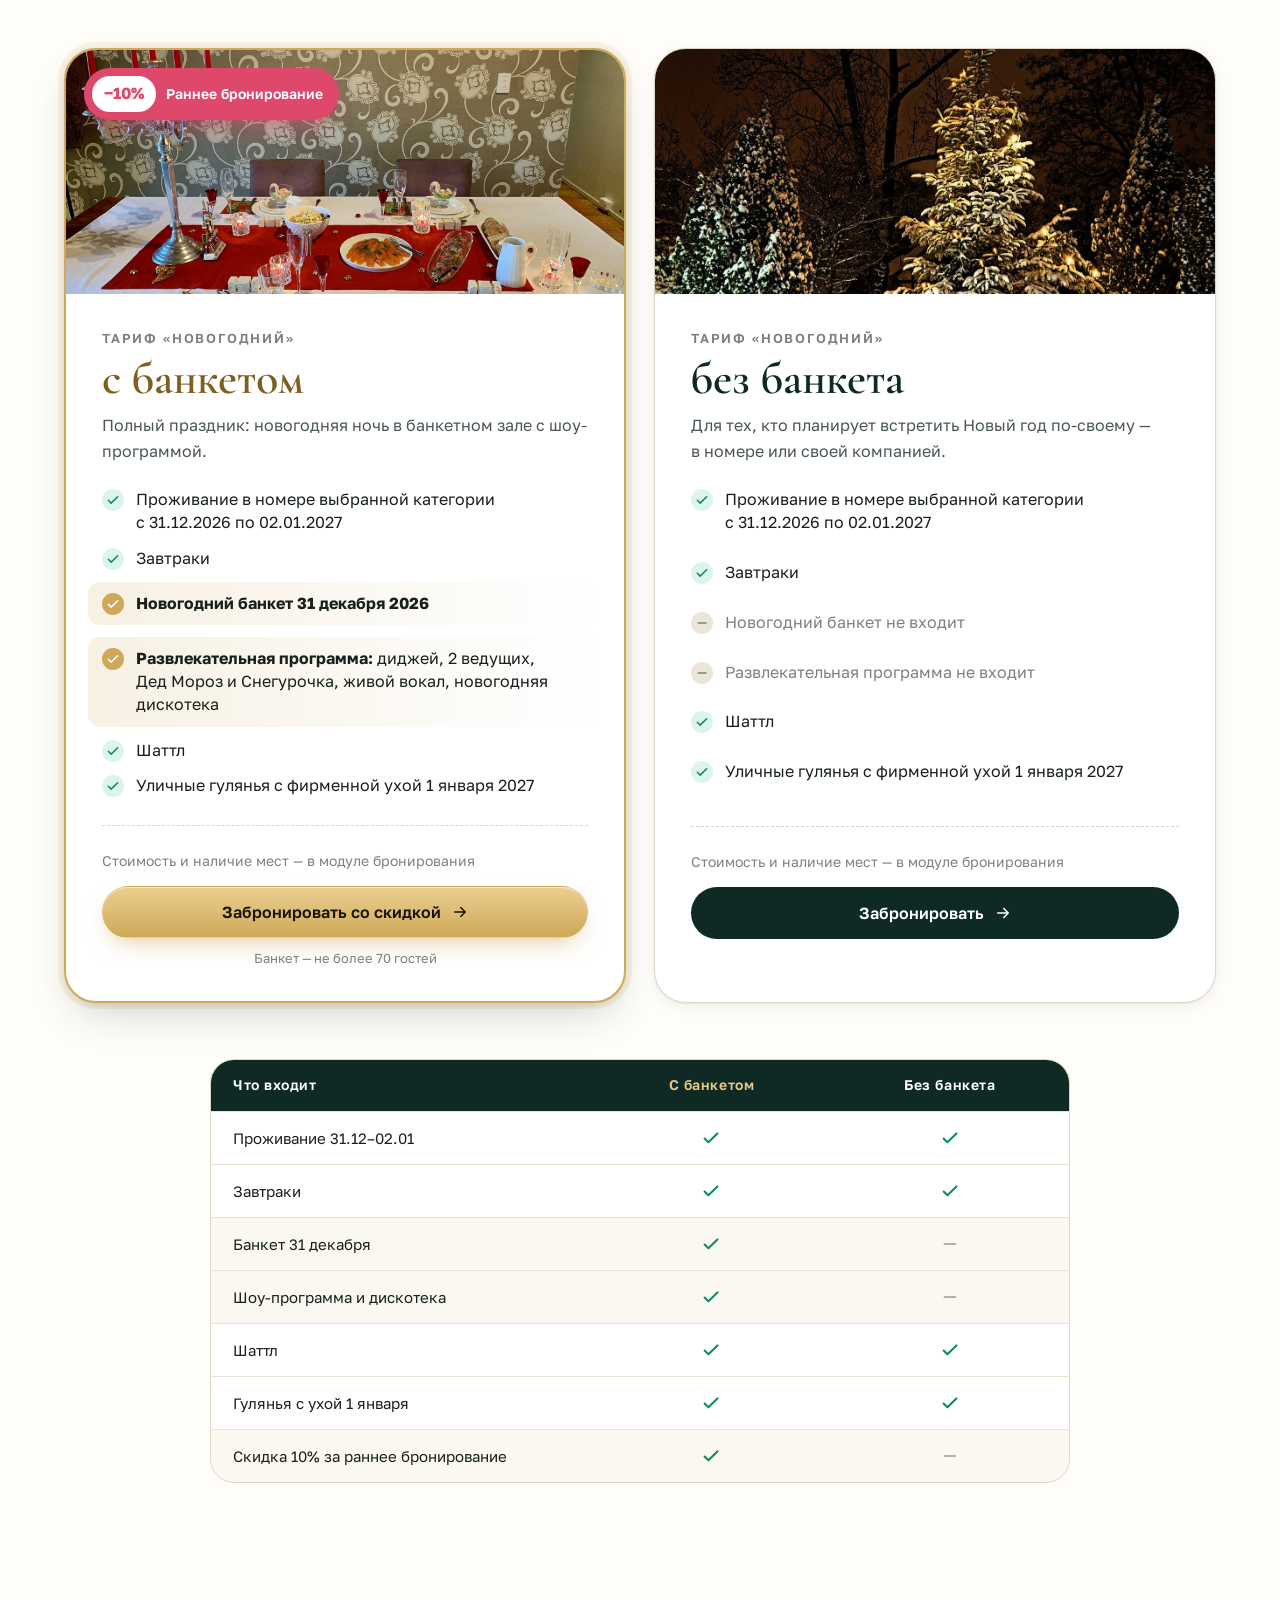
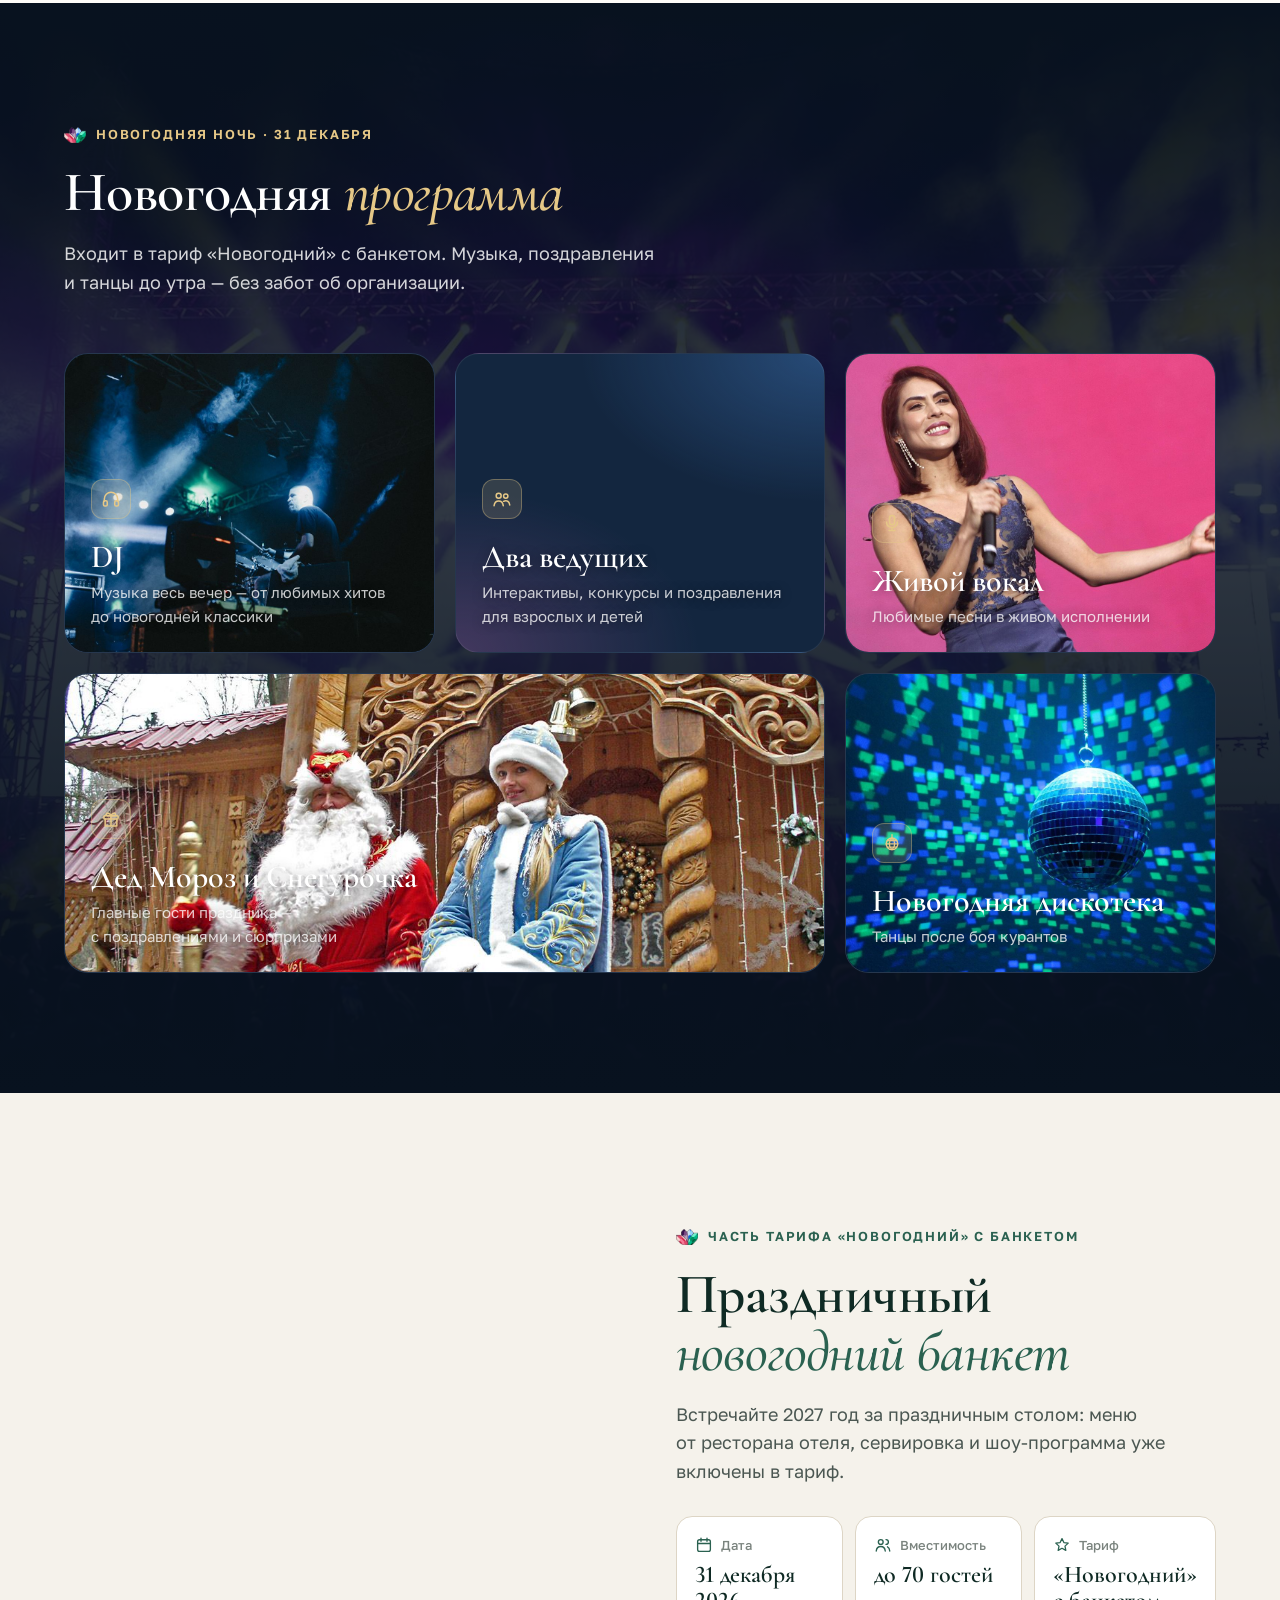
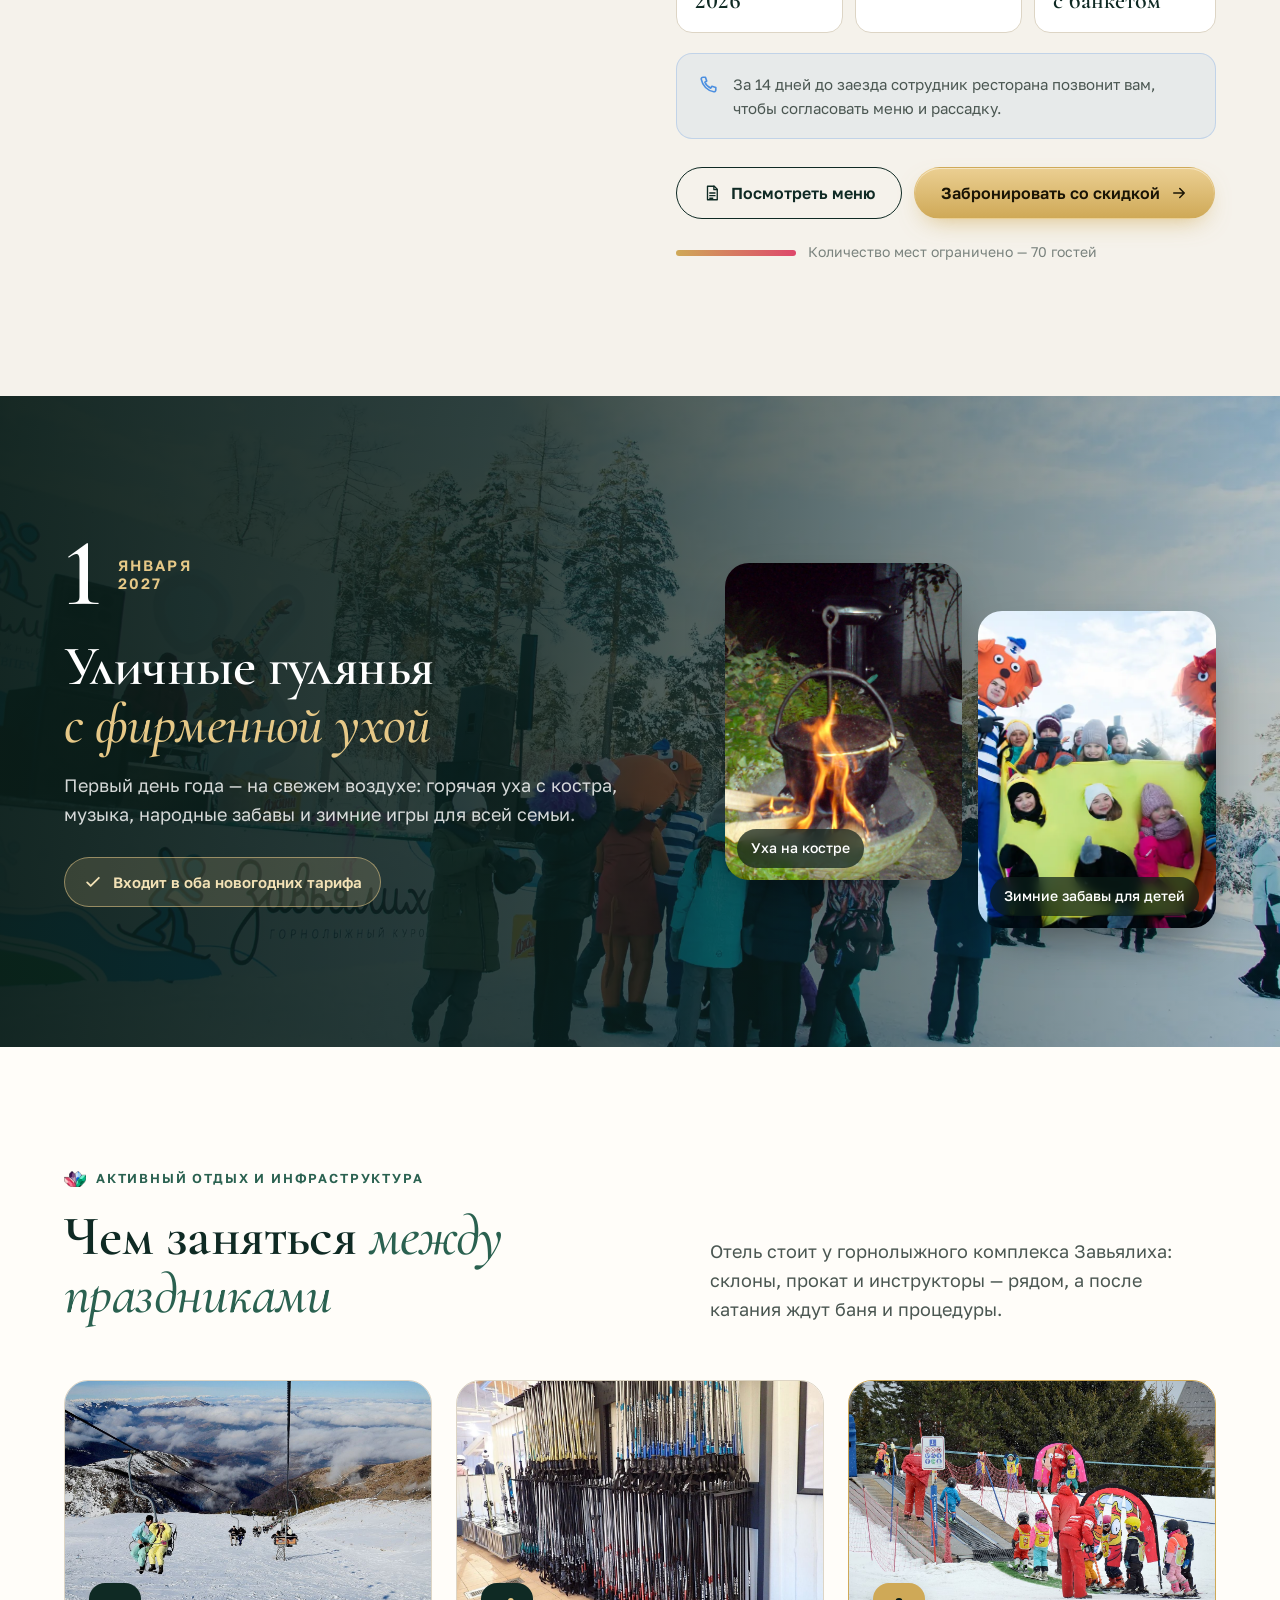
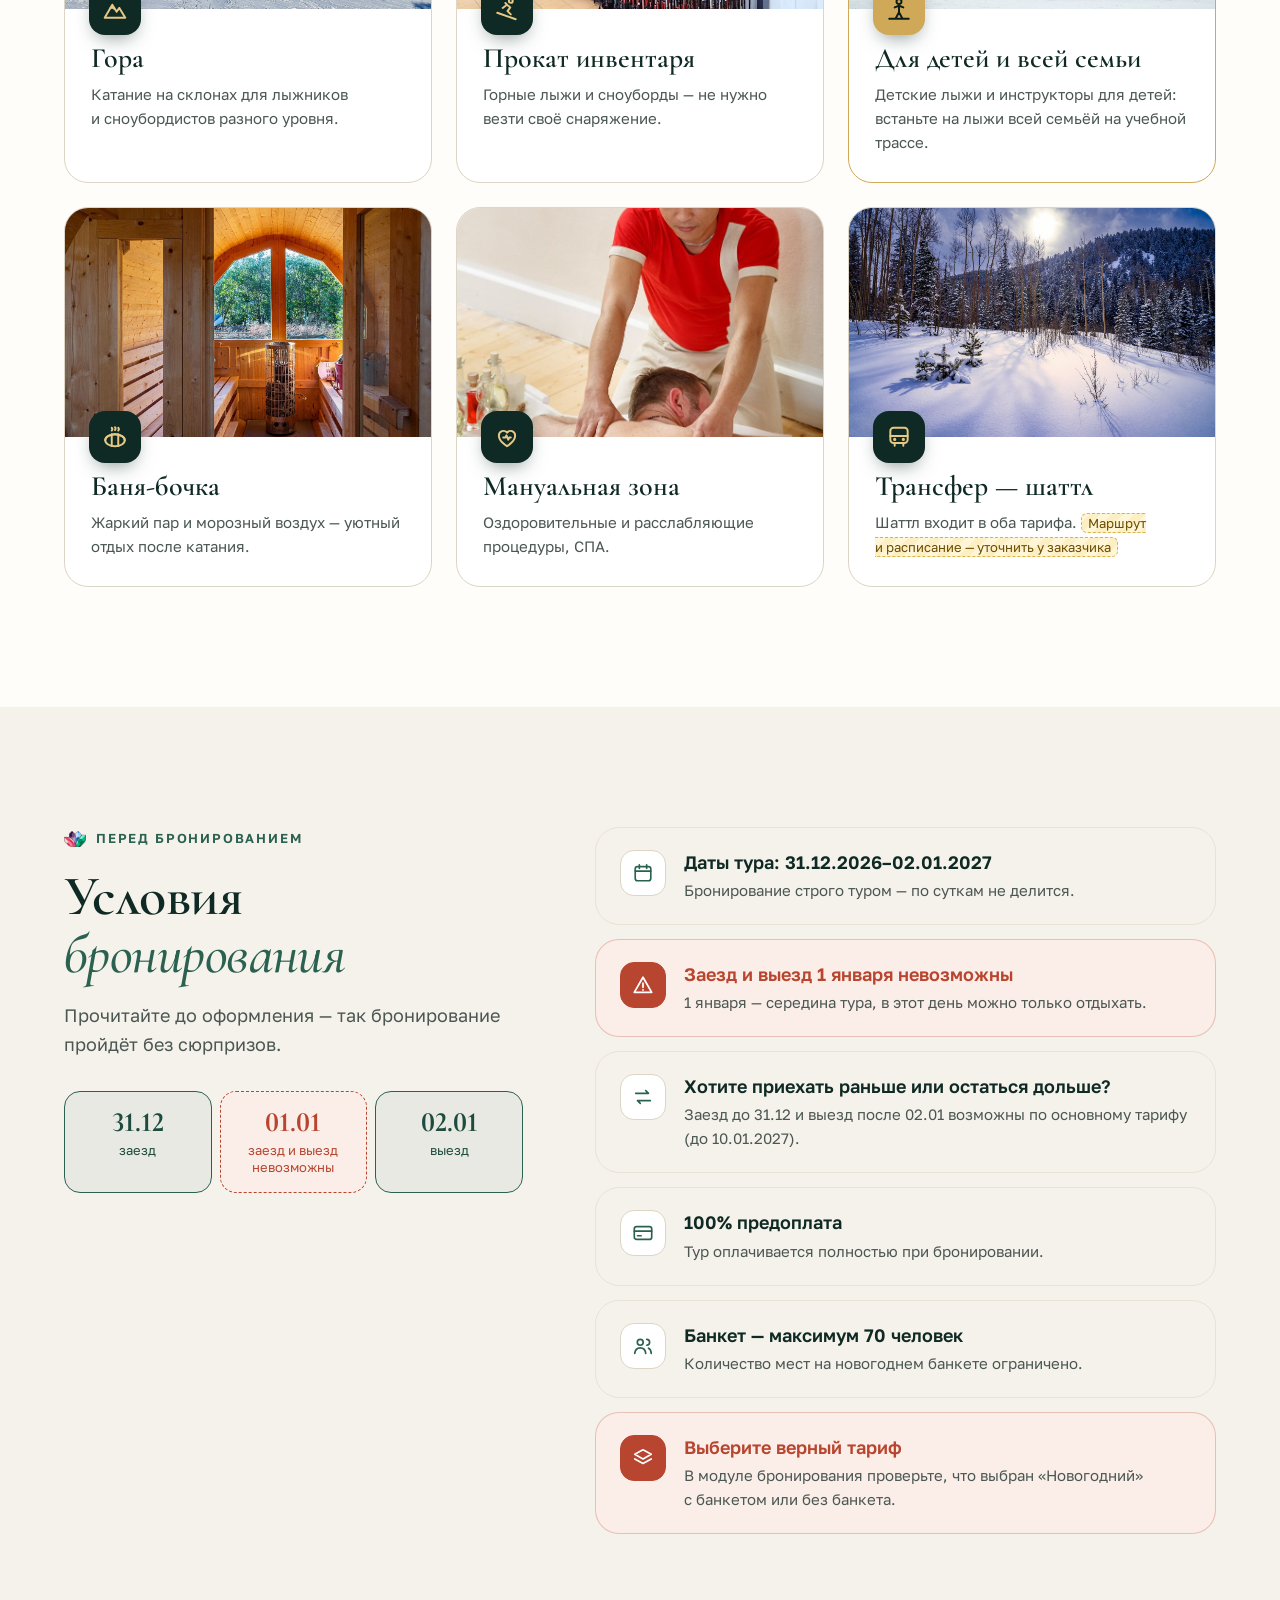
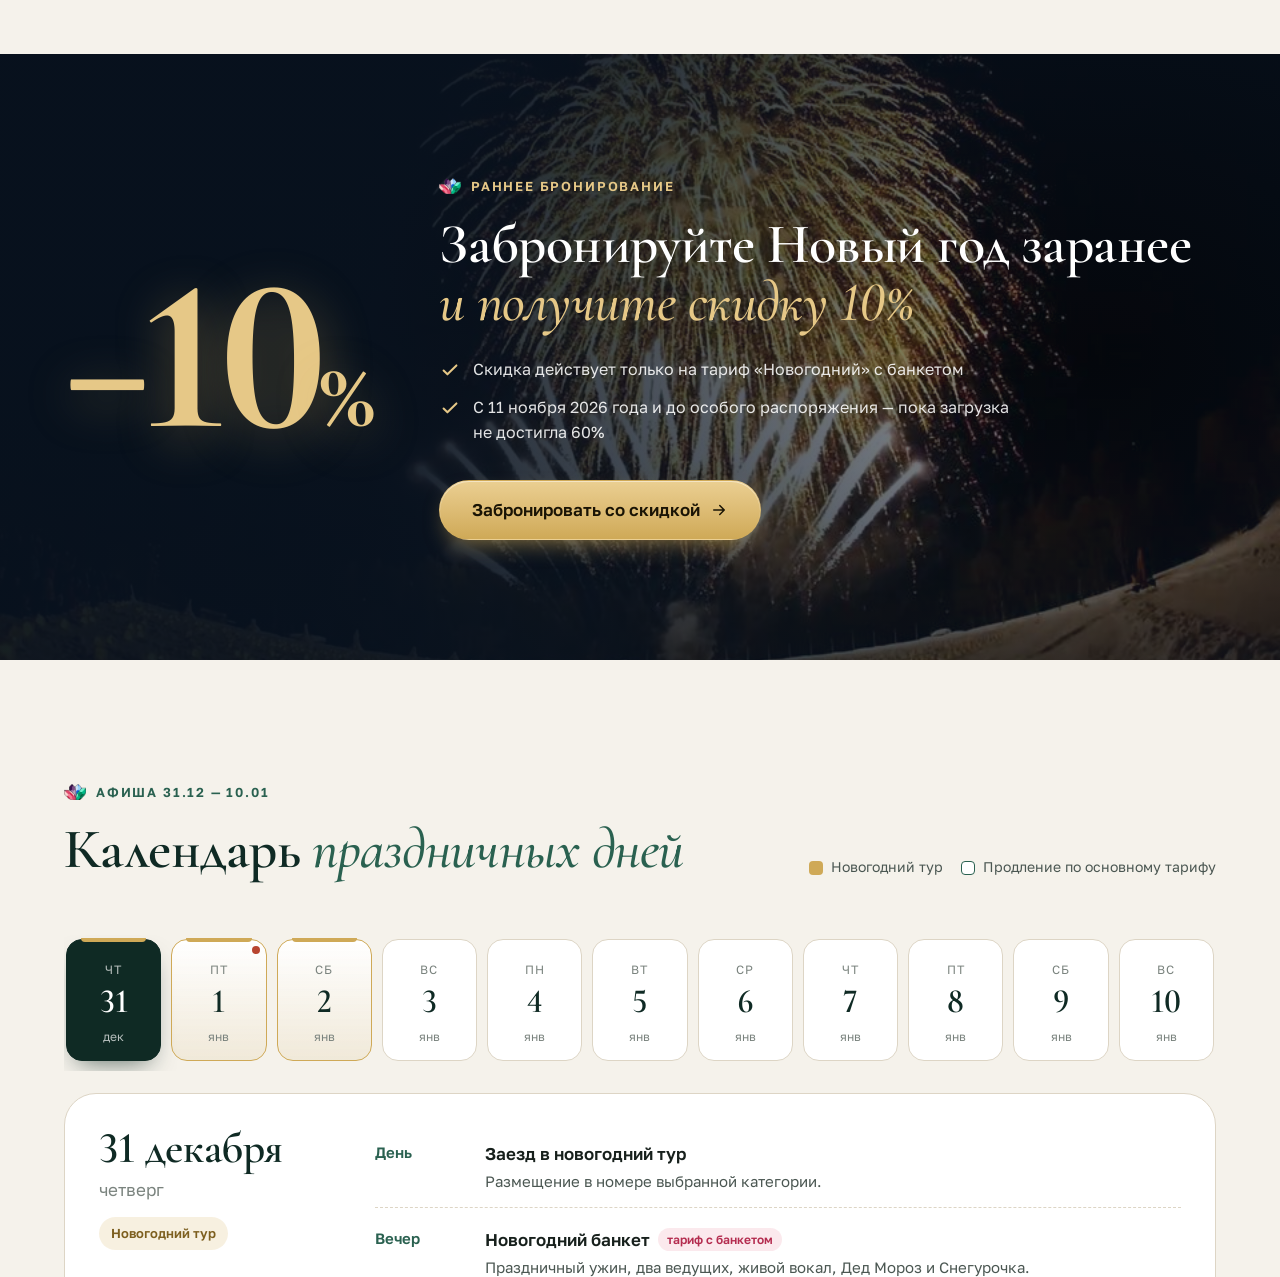
==== commit 9935ccc0: "v1: кнопка «Выбрать номер» по ТЗ, реквизиты и e-mail из карты предприятия в подвале Co-Authored-By: " ====
--- a/index.html
+++ b/index.html
@@ -52,6 +52,7 @@
     <symbol id="i-menu" viewBox="0 0 24 24"><path d="M4 7h16M4 12h16M4 17h16" fill="none" stroke="currentColor" stroke-width="2" stroke-linecap="round"/></symbol>
     <symbol id="i-close" viewBox="0 0 24 24"><path d="M6 6l12 12M18 6L6 18" fill="none" stroke="currentColor" stroke-width="2" stroke-linecap="round"/></symbol>
     <symbol id="i-phone" viewBox="0 0 24 24"><path d="M6.6 3.5h2.6l1.4 4.2-2 1.3a12 12 0 0 0 6.4 6.4l1.3-2 4.2 1.4v2.6a2 2 0 0 1-2.2 2A17 17 0 0 1 4.6 5.7a2 2 0 0 1 2-2.2z" fill="none" stroke="currentColor" stroke-width="1.8" stroke-linejoin="round"/></symbol>
+    <symbol id="i-mail" viewBox="0 0 24 24"><g fill="none" stroke="currentColor" stroke-width="1.8"><rect x="3" y="5" width="18" height="14" rx="2.5"/><path d="m4 7 8 6 8-6"/></g></symbol>
     <symbol id="i-pin" viewBox="0 0 24 24"><g fill="none" stroke="currentColor" stroke-width="1.8"><path d="M12 21s-7-6.2-7-11.5a7 7 0 0 1 14 0C19 14.8 12 21 12 21z"/><circle cx="12" cy="9.5" r="2.5"/></g></symbol>
     <symbol id="i-menu-doc" viewBox="0 0 24 24"><g fill="none" stroke="currentColor" stroke-width="1.8" stroke-linecap="round" stroke-linejoin="round"><path d="M6 3h9l4 4v14H6z"/><path d="M14.5 3v4.5H19M9 12h7M9 15.5h7M9 19h4"/></g></symbol>
     <symbol id="i-snow" viewBox="0 0 24 24"><g fill="none" stroke="currentColor" stroke-width="1.6" stroke-linecap="round"><path d="M12 2.5v19M3.8 7.2l16.4 9.6M3.8 16.8l16.4-9.6M9.5 4l2.5 2.3L14.5 4M9.5 20l2.5-2.3 2.5 2.3M4 10.4l3.2.9-.8 3.3M20 13.6l-3.2-.9.8-3.3M4 13.6l3.2-.9-.8-3.3M20 10.4l-3.2.9.8 3.3"/></g></symbol>
@@ -150,7 +151,7 @@
           <p class="room__meta"><span><svg><use href="#i-users"/></svg>до&nbsp;2 гостей</span><span><svg><use href="#i-area"/></svg>18&nbsp;м²</span><span><svg><use href="#i-bed"/></svg>1&nbsp;комната</span></p>
           <div class="room__acts">
             <button class="btn btn--outline" type="button" data-room="standard" data-goal="ny_room_view">Подробнее</button>
-            <a class="btn btn--pine" data-book="room:standard" data-goal="ny_book_room" href="https://kamenniy-cvetok.ru/booking/">Выбрать</a>
+            <a class="btn btn--pine" data-book="room:standard" data-goal="ny_book_room" href="https://kamenniy-cvetok.ru/booking/">Выбрать номер</a>
           </div></div>
         </li>
         <li class="room">
@@ -163,7 +164,7 @@
           <p class="room__meta"><span><svg><use href="#i-users"/></svg>до&nbsp;3 гостей</span><span><svg><use href="#i-area"/></svg>22&nbsp;м²</span><span><svg><use href="#i-bed"/></svg>1&nbsp;комната</span></p>
           <div class="room__acts">
             <button class="btn btn--outline" type="button" data-room="standard-family" data-goal="ny_room_view">Подробнее</button>
-            <a class="btn btn--pine" data-book="room:standard-family" data-goal="ny_book_room" href="https://kamenniy-cvetok.ru/booking/">Выбрать</a>
+            <a class="btn btn--pine" data-book="room:standard-family" data-goal="ny_book_room" href="https://kamenniy-cvetok.ru/booking/">Выбрать номер</a>
           </div></div>
         </li>
         <li class="room">
@@ -176,7 +177,7 @@
           <p class="room__meta"><span><svg><use href="#i-users"/></svg>до&nbsp;4 гостей</span><span><svg><use href="#i-area"/></svg>29&nbsp;м²</span><span><svg><use href="#i-bed"/></svg>1&nbsp;комната</span></p>
           <div class="room__acts">
             <button class="btn btn--outline" type="button" data-room="studio" data-goal="ny_room_view">Подробнее</button>
-            <a class="btn btn--pine" data-book="room:studio" data-goal="ny_book_room" href="https://kamenniy-cvetok.ru/booking/">Выбрать</a>
+            <a class="btn btn--pine" data-book="room:studio" data-goal="ny_book_room" href="https://kamenniy-cvetok.ru/booking/">Выбрать номер</a>
           </div></div>
         </li>
         <li class="room">
@@ -189,7 +190,7 @@
           <p class="room__meta"><span><svg><use href="#i-users"/></svg>до&nbsp;4 гостей</span><span><svg><use href="#i-area"/></svg>36&nbsp;м²</span><span><svg><use href="#i-bed"/></svg>2&nbsp;комнаты</span></p>
           <div class="room__acts">
             <button class="btn btn--outline" type="button" data-room="lux" data-goal="ny_room_view">Подробнее</button>
-            <a class="btn btn--pine" data-book="room:lux" data-goal="ny_book_room" href="https://kamenniy-cvetok.ru/booking/">Выбрать</a>
+            <a class="btn btn--pine" data-book="room:lux" data-goal="ny_book_room" href="https://kamenniy-cvetok.ru/booking/">Выбрать номер</a>
           </div></div>
         </li>
         <li class="room">
@@ -202,7 +203,7 @@
           <p class="room__meta"><span><svg><use href="#i-users"/></svg>до&nbsp;6 гостей</span><span><svg><use href="#i-area"/></svg>38&nbsp;м²</span><span><svg><use href="#i-bed"/></svg>2&nbsp;комнаты</span></p>
           <div class="room__acts">
             <button class="btn btn--outline" type="button" data-room="family-lux" data-goal="ny_room_view">Подробнее</button>
-            <a class="btn btn--pine" data-book="room:family-lux" data-goal="ny_book_room" href="https://kamenniy-cvetok.ru/booking/">Выбрать</a>
+            <a class="btn btn--pine" data-book="room:family-lux" data-goal="ny_book_room" href="https://kamenniy-cvetok.ru/booking/">Выбрать номер</a>
           </div></div>
         </li>
         <li class="room">
@@ -215,7 +216,7 @@
           <p class="room__meta"><span><svg><use href="#i-users"/></svg>до&nbsp;6 гостей</span><span><svg><use href="#i-area"/></svg>64&nbsp;м²</span><span><svg><use href="#i-bed"/></svg>3&nbsp;комнаты</span></p>
           <div class="room__acts">
             <button class="btn btn--outline" type="button" data-room="apartment-2br" data-goal="ny_room_view">Подробнее</button>
-            <a class="btn btn--pine" data-book="room:apartment-2br" data-goal="ny_book_room" href="https://kamenniy-cvetok.ru/booking/">Выбрать</a>
+            <a class="btn btn--pine" data-book="room:apartment-2br" data-goal="ny_book_room" href="https://kamenniy-cvetok.ru/booking/">Выбрать номер</a>
           </div></div>
         </li>
         <li class="room">
@@ -228,7 +229,7 @@
           <p class="room__meta"><span><svg><use href="#i-users"/></svg>до&nbsp;9 гостей</span><span><svg><use href="#i-area"/></svg>64&nbsp;м²</span><span><svg><use href="#i-bed"/></svg>4&nbsp;комнаты</span></p>
           <div class="room__acts">
             <button class="btn btn--outline" type="button" data-room="apartment-3br" data-goal="ny_room_view">Подробнее</button>
-            <a class="btn btn--pine" data-book="room:apartment-3br" data-goal="ny_book_room" href="https://kamenniy-cvetok.ru/booking/">Выбрать</a>
+            <a class="btn btn--pine" data-book="room:apartment-3br" data-goal="ny_book_room" href="https://kamenniy-cvetok.ru/booking/">Выбрать номер</a>
           </div></div>
         </li>
       </ul>
@@ -568,6 +569,7 @@
     <div class="ftr__col">
       <p><svg><use href="#i-pin"/></svg><span>Челябинская область, г.&nbsp;Трёхгорный, ул.&nbsp;Горная, 10</span></p>
       <p><svg><use href="#i-phone"/></svg><span><a href="tel:+73519151520">+7 (351) 915-15-20</a>, <a href="tel:+79049709999">+7 (904) 970-99-99</a></span></p>
+      <p><svg><use href="#i-mail"/></svg><span><a href="mailto:9151520kkc@gmail.com">9151520kkc@gmail.com</a></span></p>
     </div>
     <nav class="ftr__col ftr__links" aria-label="Ссылки сайта">
       <a href="https://kamenniy-cvetok.ru/rooms/">Номера</a>
@@ -578,6 +580,7 @@
   </div>
   <div class="wrap ftr__bottom">
     <p>© 2026 Отель «Каменный цветок» · Завьялиха</p>
+    <p class="ftr__legal">ООО «Курорт Каменный цветок» · ИНН&nbsp;7453363975 · КПП&nbsp;745301001 · ОГРН&nbsp;1257400007523<br>Юридический адрес: 456382, Челябинская область, г.&nbsp;Трёхгорный, ул.&nbsp;Горная, д.&nbsp;10</p>
     <p class="ftr__credits">Часть фото — временные заглушки (Wikimedia Commons, лицензии CC), см. <a href="credits.html">список источников</a>.</p>
   </div>
 </footer>
--- a/css/styles.css
+++ b/css/styles.css
@@ -509,8 +509,8 @@
 .room__count{position:absolute;left:14px;bottom:14px;padding:5px 11px;border-radius:999px;background:rgba(10,29,24,.72);color:#fff;font-size:13px;font-weight:600;-webkit-backdrop-filter:blur(6px);backdrop-filter:blur(6px)}
 .room__desc{margin-top:10px;font-size:15px;line-height:1.5;color:var(--ink-2)}
 .room__meta{flex-wrap:wrap;gap:6px 16px;align-items:flex-end}
-.room__acts{display:grid;grid-template-columns:1fr 1fr;gap:10px}
-.room__acts .btn{min-height:48px;padding:0 14px;font-size:15px}
+.room__acts{display:grid;grid-template-columns:auto 1fr;gap:10px}
+.room__acts .btn{min-height:48px;padding:0 16px;font-size:15px;white-space:nowrap}
 
 /* ---------- Окно номера ---------- */
 .modal--room{padding:24px}
@@ -610,3 +610,4 @@
   .hero--banner .hero__actions{flex-direction:column}
 }
 @media (prefers-reduced-motion:reduce){.hero__poster img{animation:none}}
+.ftr__bottom .ftr__legal{flex-basis:100%;order:3;line-height:1.6}
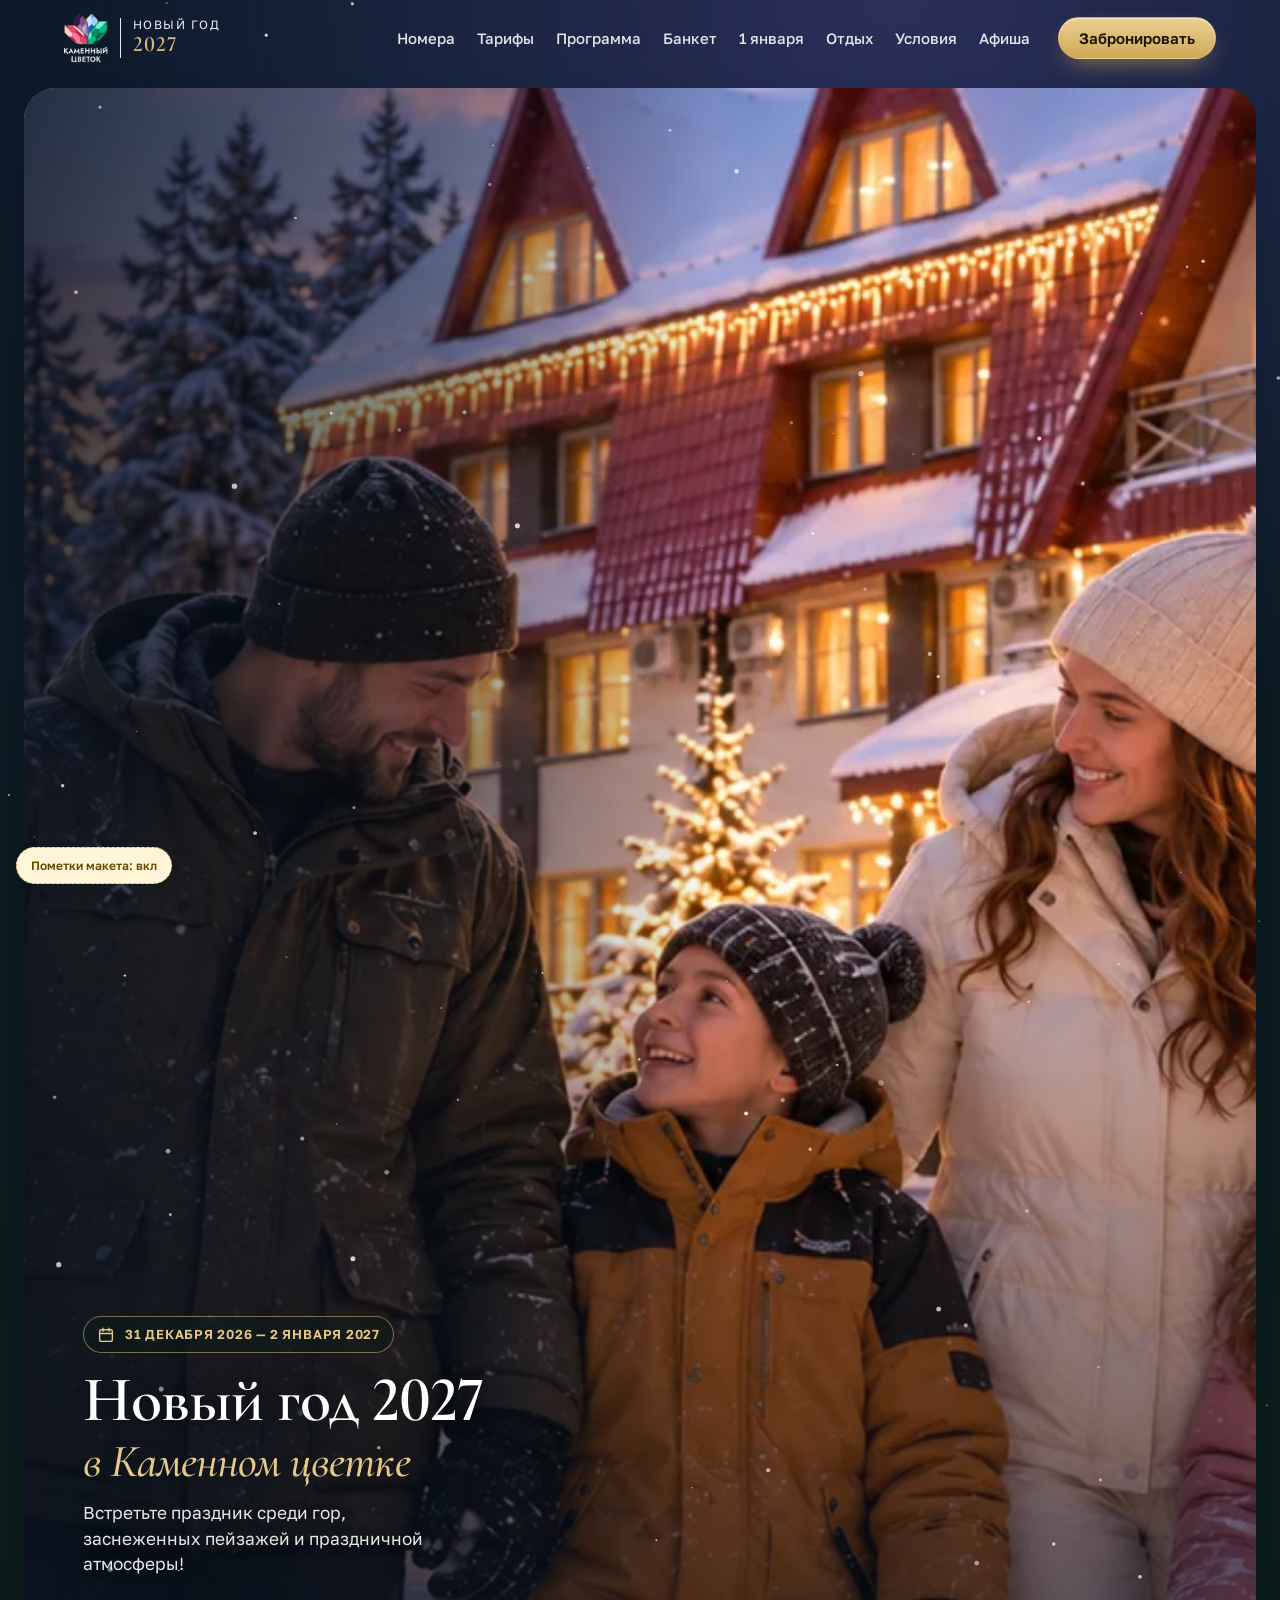
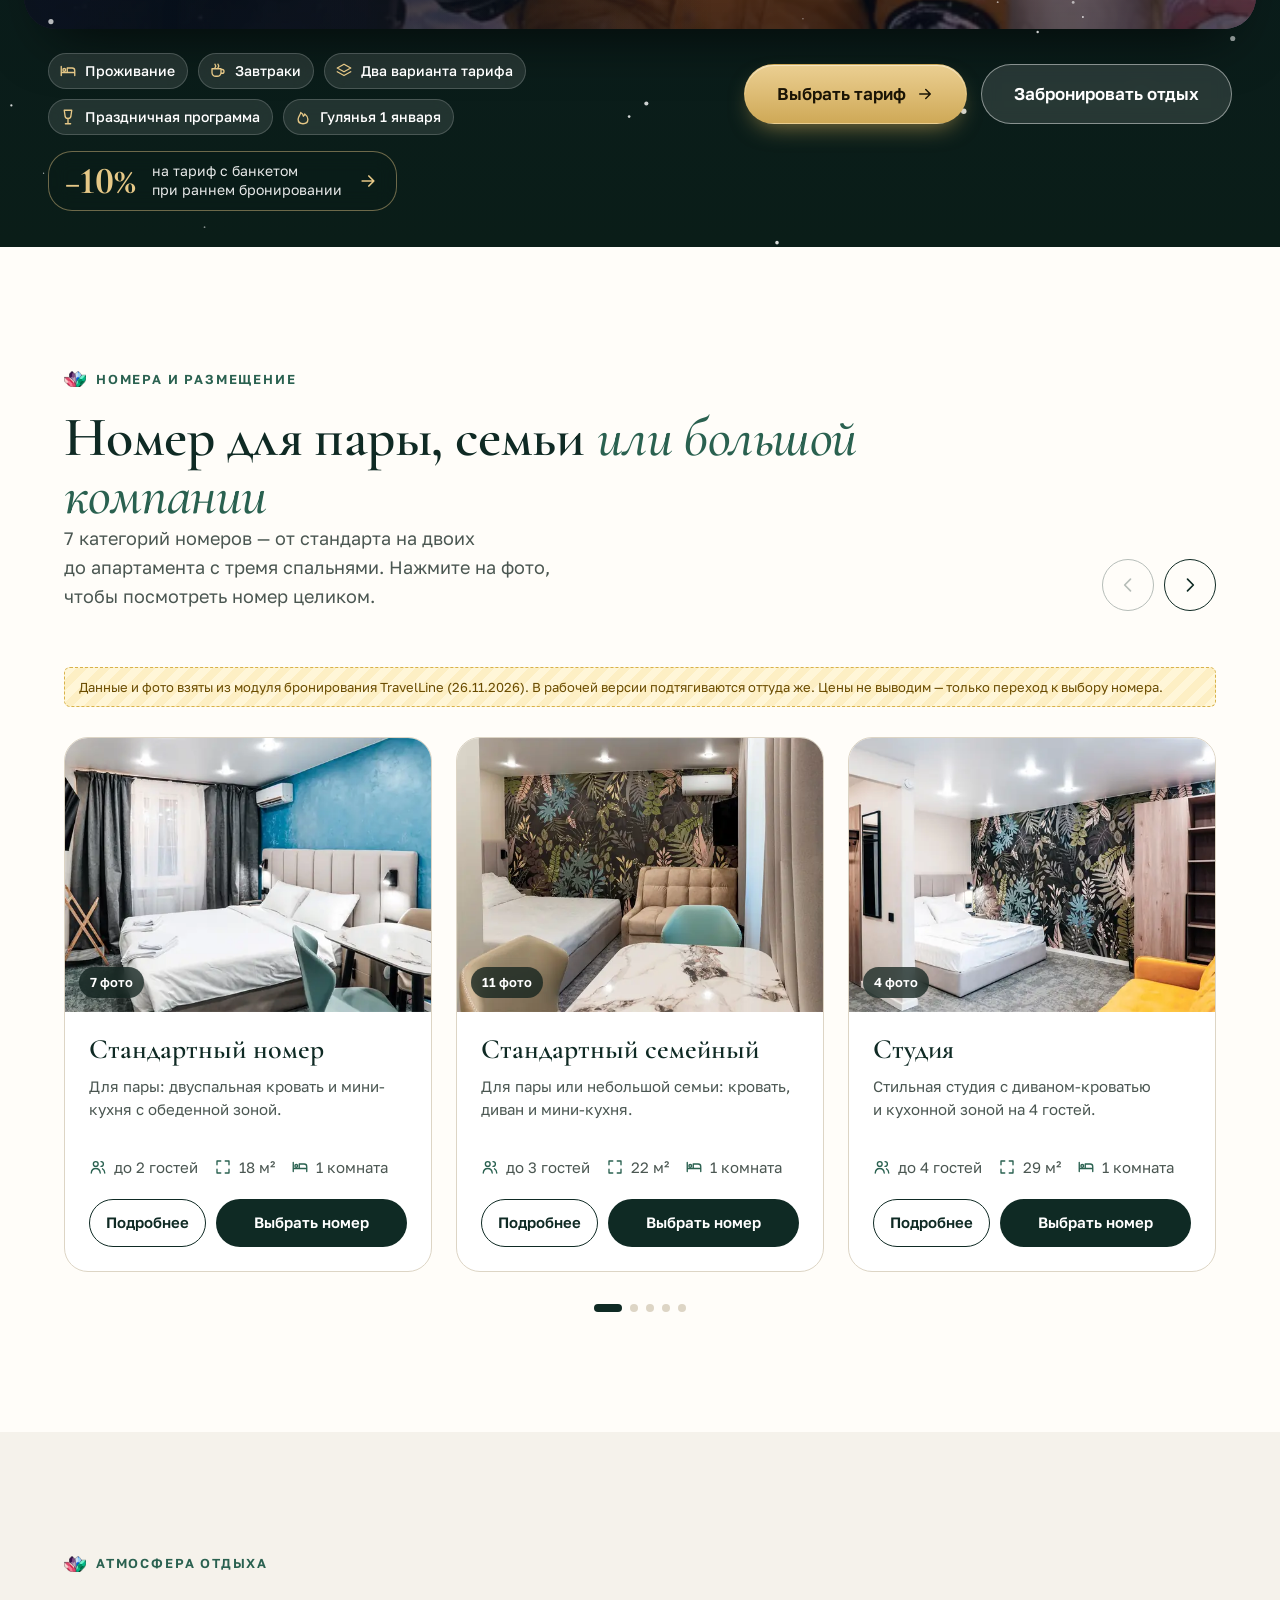
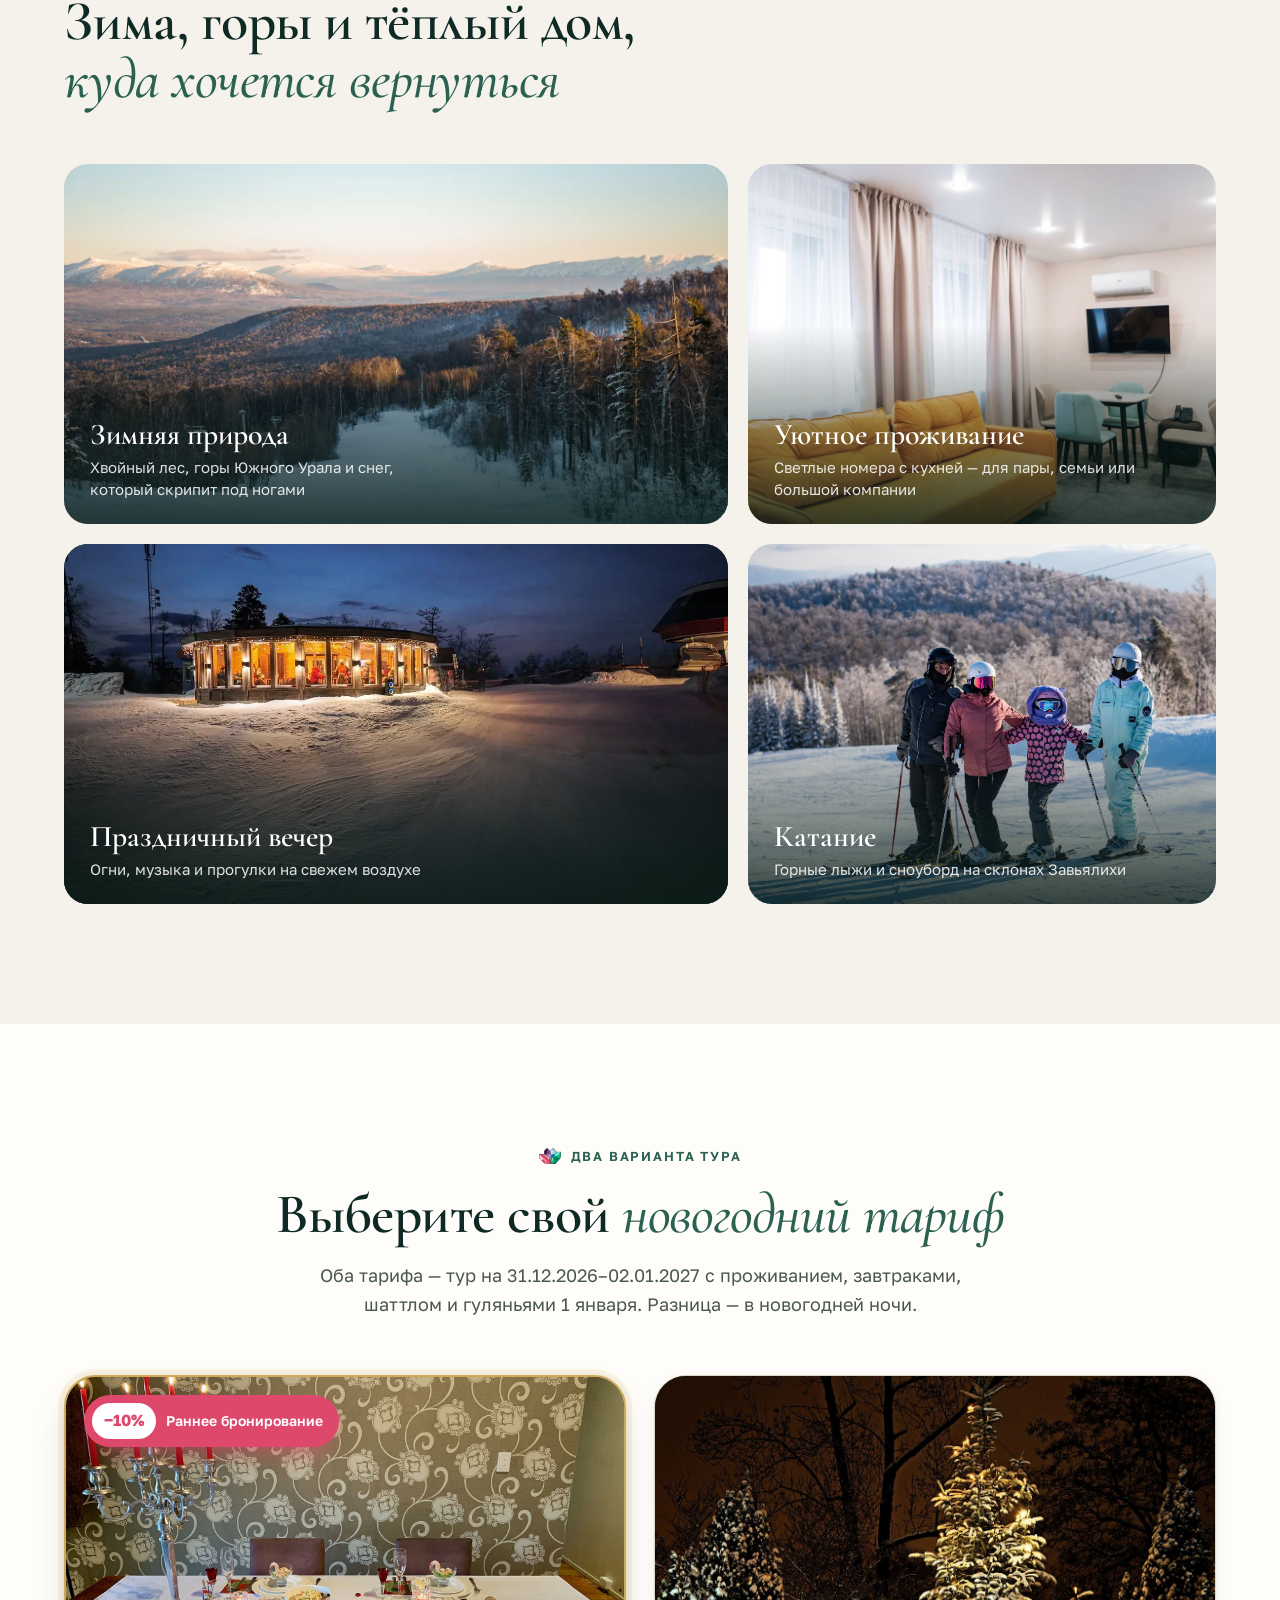
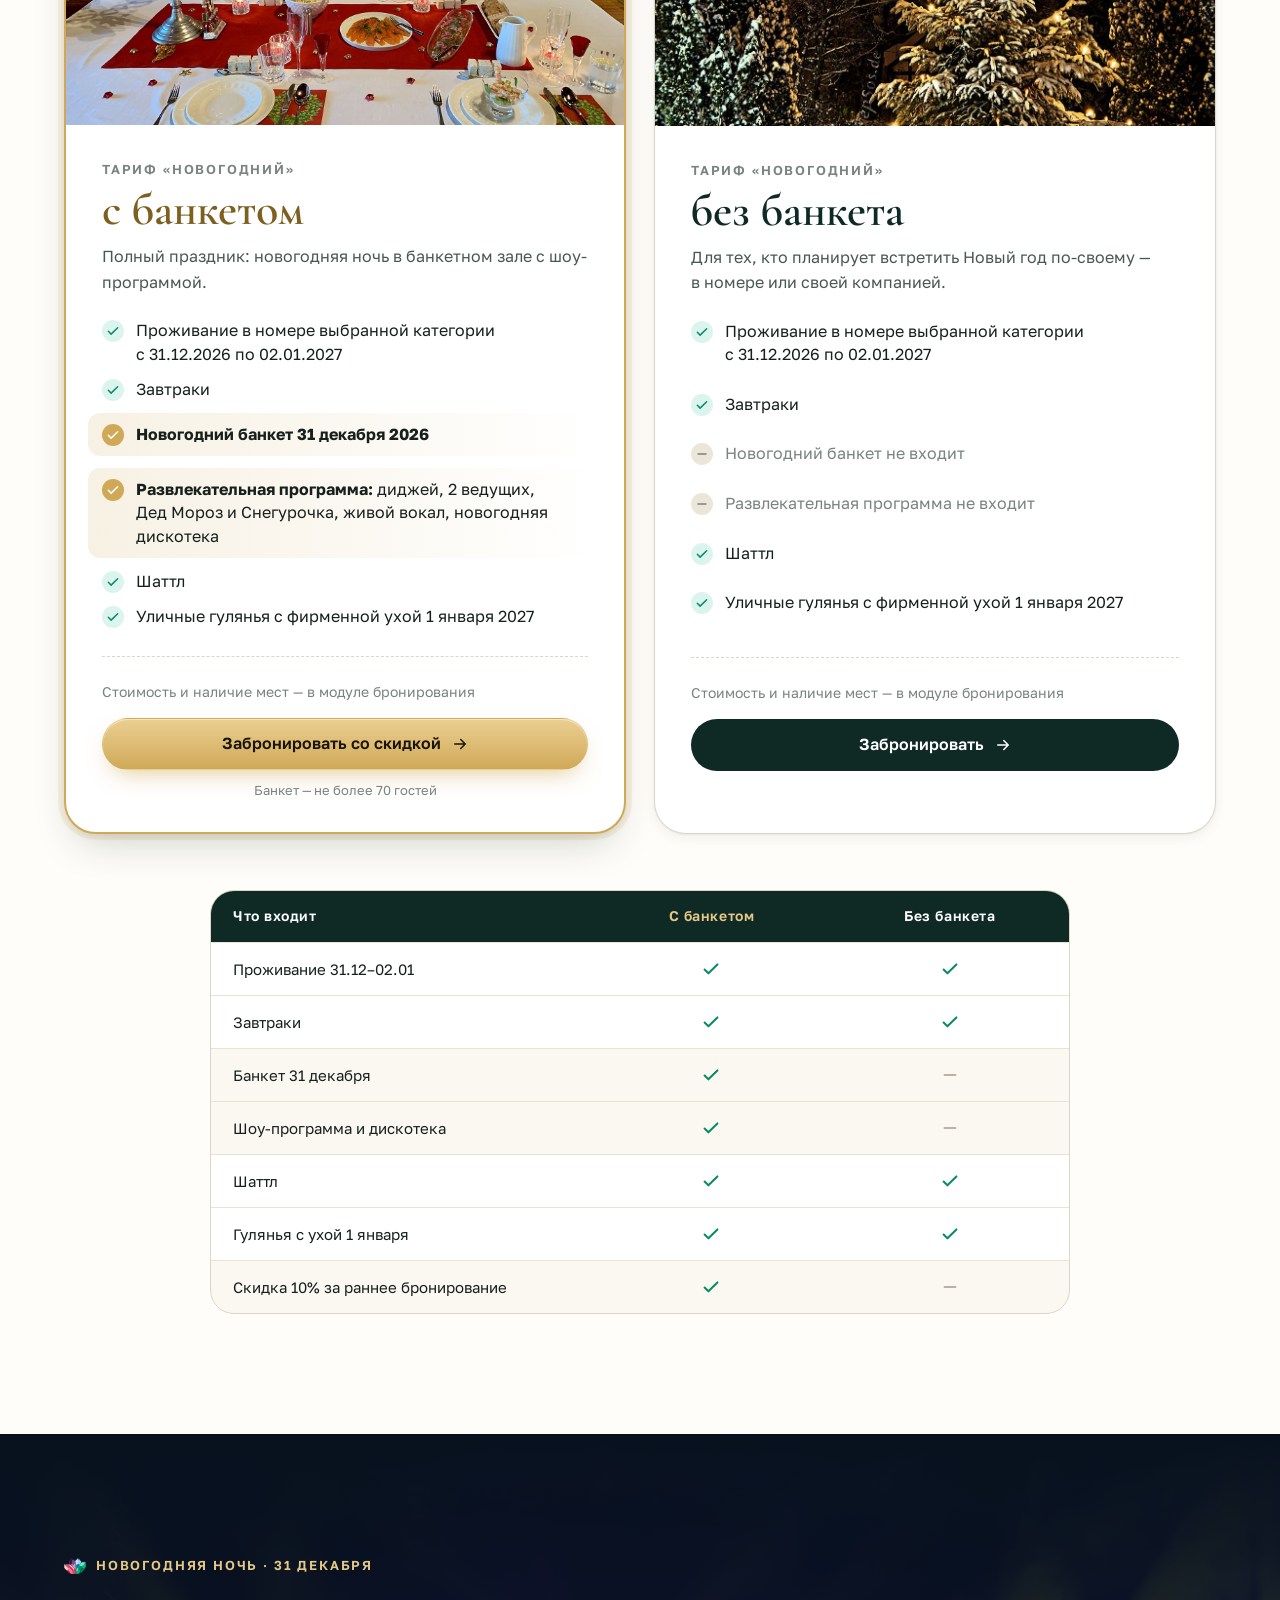
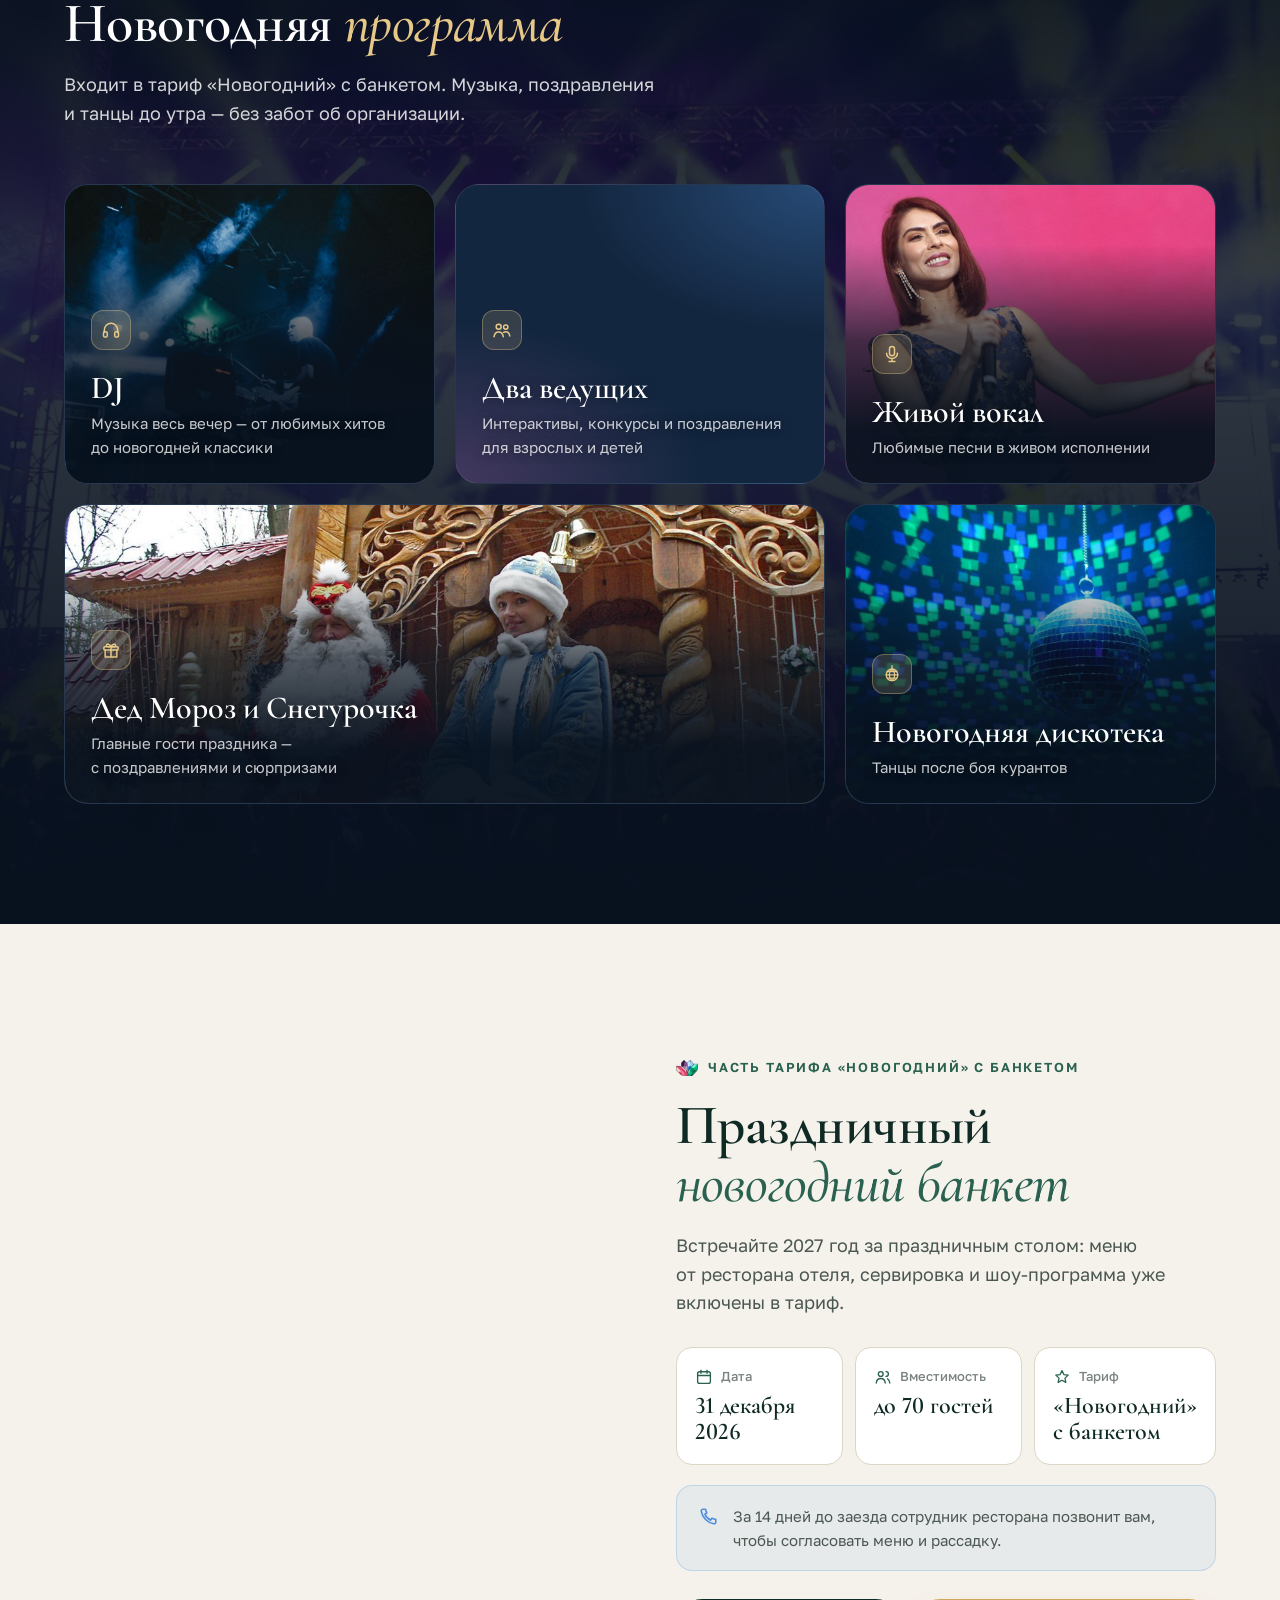
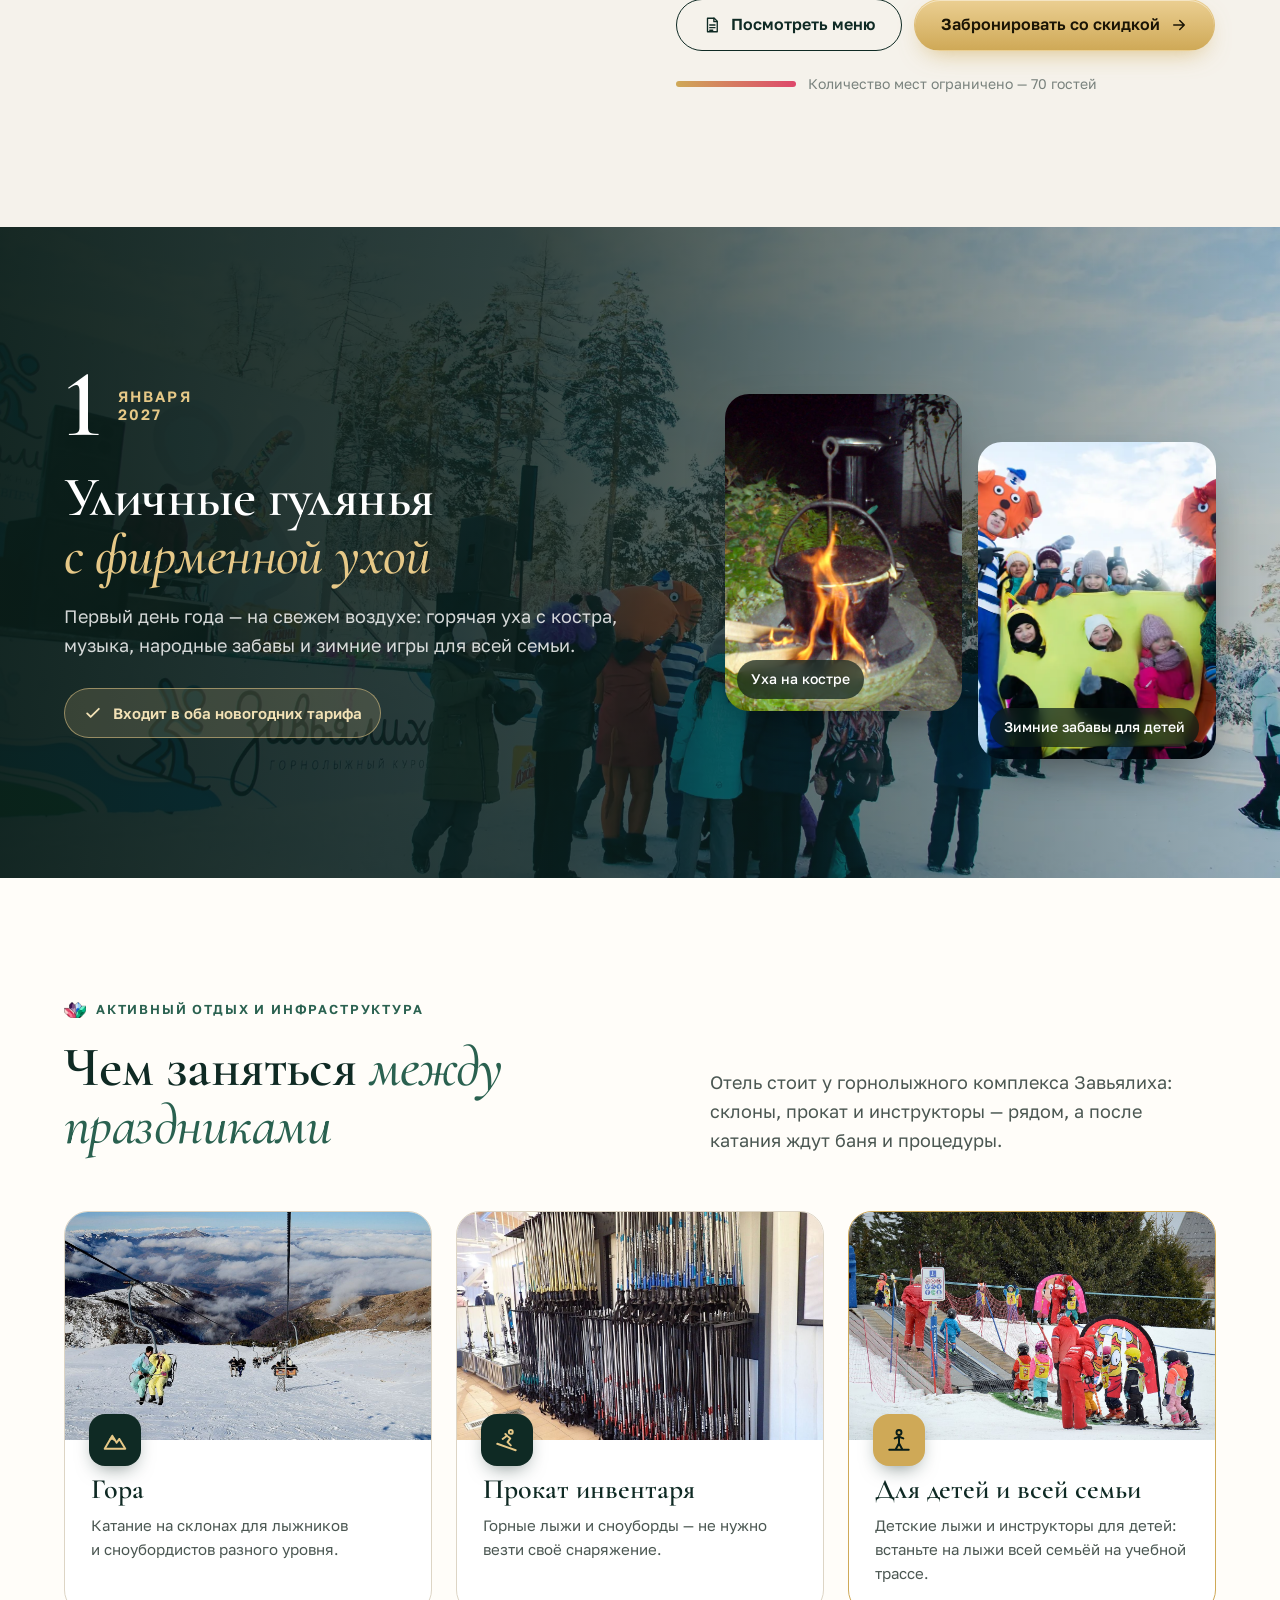
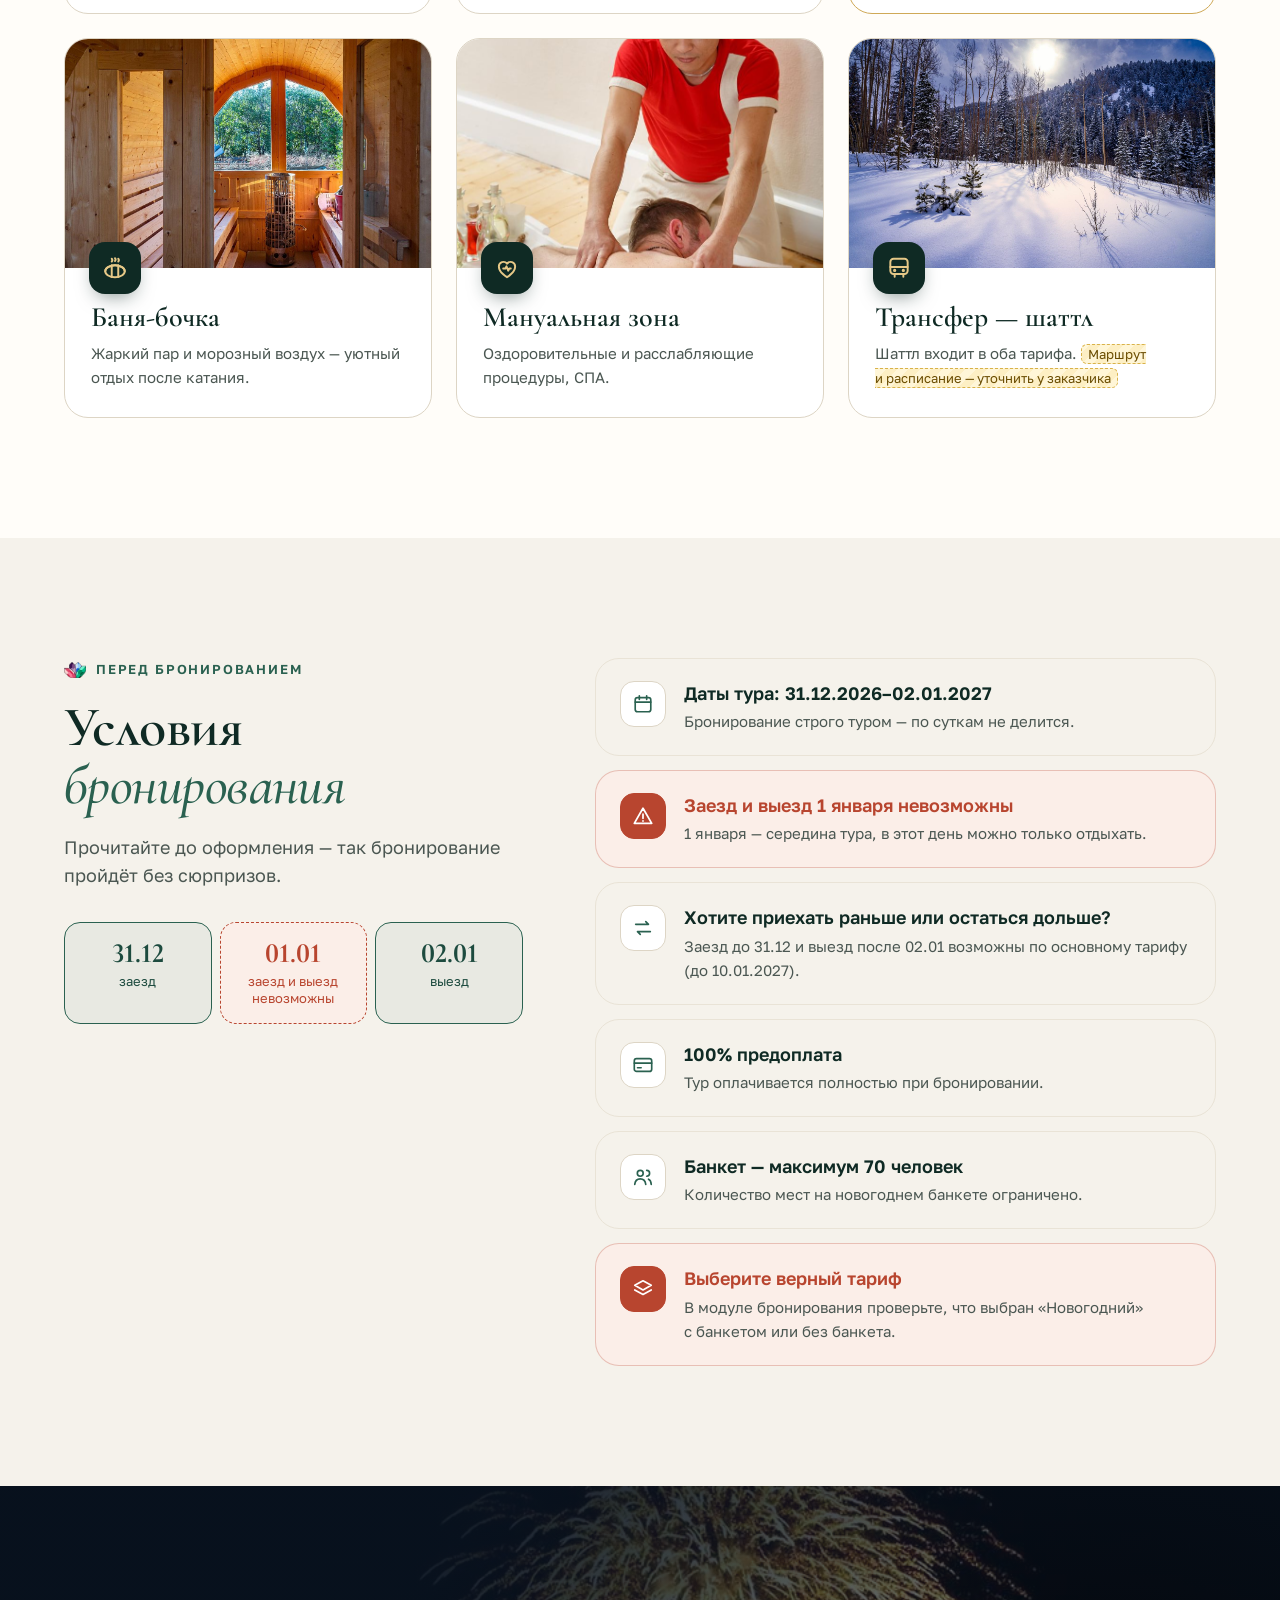
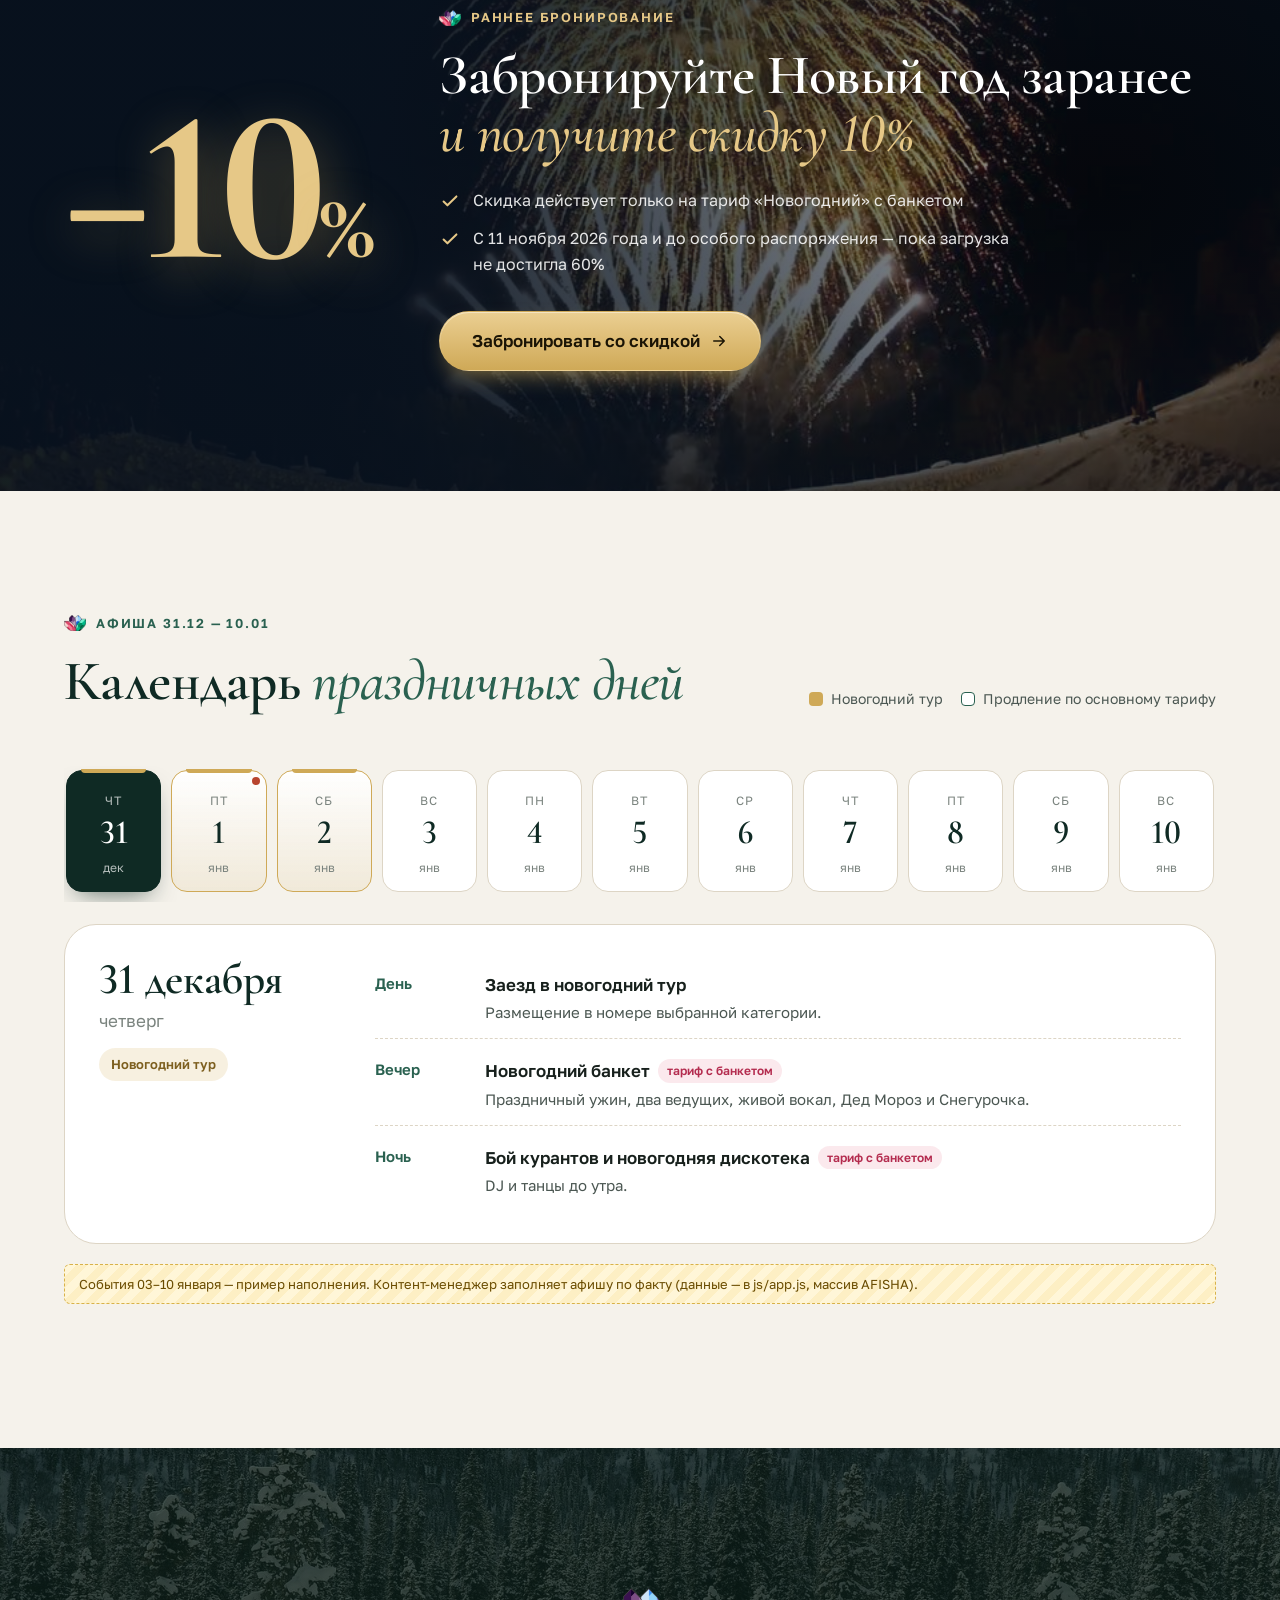
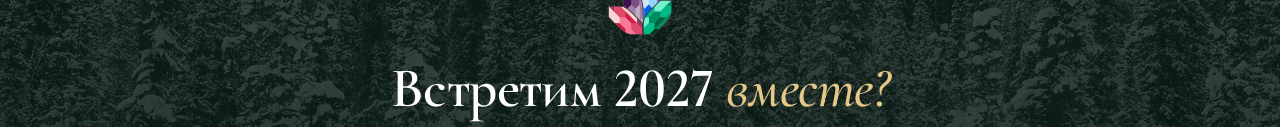
==== commit 27726cd3: "v1: чистый баннер с текстом поверх, форма заявки со скидкой, карта в подвале - первый экран: баннер " ====
--- a/index.html
+++ b/index.html
@@ -91,37 +91,33 @@
 <!-- ============ 4.1 HERO ============ -->
 <section class="hero hero--banner" id="top">
   <canvas class="hero__snow" id="snow" aria-hidden="true"></canvas>
-  <figure class="hero__poster">
+  <div class="hero__poster">
     <picture>
-      <source media="(max-width:640px)" srcset="img/banner/ny-tall-900.webp" width="900" height="1285">
-      <source media="(max-width:900px)" srcset="img/banner/ny-mid-1400.webp" width="1400" height="900">
-      <img src="img/banner/ny-wide-1400.webp" srcset="img/banner/ny-wide-1400.webp 1400w, img/banner/ny-wide-2400.webp 2400w" sizes="(max-width:1440px) 100vw, 1392px" width="2400" height="845" alt="Новогоднее волшебство в Каменном цветке: семья гуляет у отеля зимним вечером" fetchpriority="high">
+      <source media="(max-width:640px)" srcset="img/banner/ny-clean-mobile.webp" width="595" height="744">
+      <img src="img/banner/ny-clean-2113.webp" srcset="img/banner/ny-clean-1200.webp 1200w, img/banner/ny-clean-2113.webp 2113w" sizes="(max-width:1440px) 100vw, 1392px" width="2113" height="744" alt="Семья гуляет у заснеженного отеля «Каменный цветок» на закате" fetchpriority="high">
     </picture>
-  </figure>
-  <div class="wrap hero__in">
-    <div class="hero__text">
+    <div class="hero__over">
       <p class="hero__dates"><svg><use href="#i-cal"/></svg>31 декабря 2026 — 2 января 2027</p>
       <h1 class="hero__title">Новый год 2027 <span>в Каменном цветке</span></h1>
-      <p class="hero__lead">Встретьте праздник среди гор, заснеженных пейзажей и праздничной атмосферы!</p>
-      <ul class="hero__chips">
-        <li><svg><use href="#i-bed"/></svg>Проживание</li>
-        <li><svg><use href="#i-cup"/></svg>Завтраки</li>
-        <li><svg><use href="#i-layers"/></svg>Два варианта тарифа</li>
-        <li><svg><use href="#i-glass"/></svg>Праздничная программа</li>
-        <li><svg><use href="#i-fire"/></svg>Гулянья 1 января</li>
-      </ul>
-    </div>
-    <div class="hero__side">
-      <div class="hero__actions">
-        <a class="btn btn--gold btn--lg" href="#tariffs" data-goal="ny_hero_choose">Выбрать тариф<svg><use href="#i-arrow"/></svg></a>
-        <a class="btn btn--glass btn--lg" data-book="any" data-goal="ny_book_hero" href="https://kamenniy-cvetok.ru/booking/">Забронировать отдых</a>
-      </div>
-      <a class="hero__promo" href="#early">
-        <b>−10%</b><span>на тариф с банкетом<br>при раннем бронировании</span><svg><use href="#i-arrow"/></svg>
-      </a>
-    </div>
-  </div>
-  <p class="todo hero__note" data-note>Баннер — с&nbsp;Яндекс Диска «Новый год в&nbsp;Каменном цветке» (папка «сайт», версия без цен): широкий для компьютера, 5833×3750 для планшета, вертикальный для телефона.</p>
+      <p class="hero__lead">Встретьте праздник среди гор, заснеженных пейзажей и&nbsp;праздничной атмосферы!</p>
+    </div>
+  </div>
+  <div class="wrap hero__in">
+    <ul class="hero__chips">
+      <li><svg><use href="#i-bed"/></svg>Проживание</li>
+      <li><svg><use href="#i-cup"/></svg>Завтраки</li>
+      <li><svg><use href="#i-layers"/></svg>Два варианта тарифа</li>
+      <li><svg><use href="#i-glass"/></svg>Праздничная программа</li>
+      <li><svg><use href="#i-fire"/></svg>Гулянья 1 января</li>
+    </ul>
+    <div class="hero__actions">
+      <a class="btn btn--gold btn--lg" href="#tariffs" data-goal="ny_hero_choose">Выбрать тариф<svg><use href="#i-arrow"/></svg></a>
+      <a class="btn btn--glass btn--lg" data-book="any" data-goal="ny_book_hero" href="https://kamenniy-cvetok.ru/booking/">Забронировать отдых</a>
+    </div>
+    <a class="hero__promo" href="#early">
+      <b>−10%</b><span>на тариф с банкетом<br>при раннем бронировании</span><svg><use href="#i-arrow"/></svg>
+    </a>
+  </div>
 </section>
 
 <!-- ============ 4.8 НОМЕРА ============ -->
@@ -296,7 +292,7 @@
           </ul>
           <div class="tariff__foot">
             <p class="tariff__price">Стоимость и&nbsp;наличие мест — в&nbsp;модуле бронирования</p>
-            <a class="btn btn--gold btn--block" data-book="banquet" data-goal="ny_book_tariff_banquet" href="https://kamenniy-cvetok.ru/booking/">Забронировать со скидкой<svg><use href="#i-arrow"/></svg></a>
+            <button class="btn btn--gold btn--block" type="button" data-open="lead-modal" data-lead="banquet" data-goal="ny_book_tariff_banquet">Забронировать со скидкой<svg><use href="#i-arrow"/></svg></button>
             <p class="tariff__note">Банкет — не более 70 гостей</p>
           </div>
         </div>
@@ -401,7 +397,7 @@
       </div>
       <div class="banquet__actions">
         <button class="btn btn--outline" type="button" data-open="menu-modal" data-goal="ny_menu_view"><svg><use href="#i-menu-doc"/></svg>Посмотреть меню</button>
-        <a class="btn btn--gold" data-book="banquet" data-goal="ny_book_banquet" href="https://kamenniy-cvetok.ru/booking/">Забронировать со скидкой<svg><use href="#i-arrow"/></svg></a>
+        <button class="btn btn--gold" type="button" data-open="lead-modal" data-lead="banquet" data-goal="ny_book_banquet">Забронировать со скидкой<svg><use href="#i-arrow"/></svg></button>
       </div>
       <p class="seats" aria-label="Количество мест на банкете ограничено">
         <span class="seats__bar"><i style="--fill:100%"></i></span>
@@ -521,7 +517,7 @@
         <li><svg><use href="#i-check"/></svg>Скидка действует только на&nbsp;тариф «Новогодний» с&nbsp;банкетом</li>
         <li><svg><use href="#i-check"/></svg>С&nbsp;11&nbsp;ноября 2026 года и&nbsp;до&nbsp;особого распоряжения — пока загрузка не&nbsp;достигла 60%</li>
       </ul>
-      <a class="btn btn--gold btn--lg" data-book="banquet" data-goal="ny_book_early" href="https://kamenniy-cvetok.ru/booking/">Забронировать со скидкой<svg><use href="#i-arrow"/></svg></a>
+      <button class="btn btn--gold btn--lg" type="button" data-open="lead-modal" data-lead="banquet" data-goal="ny_book_early">Забронировать со скидкой<svg><use href="#i-arrow"/></svg></button>
     </div>
   </div>
 </section>
@@ -578,6 +574,14 @@
       <a href="https://kamenniy-cvetok.ru/privacy-policy/">Политика конфиденциальности</a>
     </nav>
   </div>
+  <div class="wrap ftr__map">
+    <div class="ftr__map-frame" id="ftrMap" data-ll="54.826885,58.510907" role="region" aria-label="Отель «Каменный цветок» на карте"></div>
+    <div class="ftr__map-card">
+      <p class="ftr__map-title">Как добраться</p>
+      <p>Отель «Каменный цветок» — у&nbsp;горнолыжного комплекса Завьялиха, г.&nbsp;Трёхгорный, ул.&nbsp;Горная,&nbsp;10.</p>
+      <a class="btn btn--gold" href="https://yandex.ru/maps/?rtext=~54.826885%2C58.510907&amp;rtt=auto" target="_blank" rel="noopener" data-goal="ny_route">Построить маршрут<svg><use href="#i-arrow"/></svg></a>
+    </div>
+  </div>
   <div class="wrap ftr__bottom">
     <p>© 2026 Отель «Каменный цветок» · Завьялиха</p>
     <p class="ftr__legal">ООО «Курорт Каменный цветок» · ИНН&nbsp;7453363975 · КПП&nbsp;745301001 · ОГРН&nbsp;1257400007523<br>Юридический адрес: 456382, Челябинская область, г.&nbsp;Трёхгорный, ул.&nbsp;Горная, д.&nbsp;10</p>
@@ -601,6 +605,37 @@
     <p>За&nbsp;14&nbsp;дней до&nbsp;заезда сотрудник ресторана позвонит вам, чтобы согласовать блюда и&nbsp;рассадку.</p>
     <p class="todo todo--block" data-note>Контент-менеджеру: заменить текст на&nbsp;ссылку на&nbsp;PDF меню или вставить меню списком.</p>
     <button class="btn btn--pine" type="button" data-close>Понятно</button>
+  </div>
+</div>
+
+<!-- Заявка на бронирование со скидкой -->
+<div class="modal modal--lead" id="lead-modal" role="dialog" aria-modal="true" aria-labelledby="leadTitle" hidden>
+  <div class="modal__box lead">
+    <button class="modal__close" type="button" data-close aria-label="Закрыть"><svg><use href="#i-close"/></svg></button>
+    <form class="lead__form" id="leadForm" novalidate>
+      <p class="eyebrow"><img src="img/mark-color.png" alt="" width="22" height="16">Раннее бронирование −10%</p>
+      <h3 class="h3" id="leadTitle">Заявка на&nbsp;Новый год 2027</h3>
+      <p class="lead__sub">Оставьте контакты — администратор перезвонит, подберёт номер и&nbsp;закрепит скидку 10% на&nbsp;тариф с&nbsp;банкетом.</p>
+      <div class="lead__grid">
+        <label class="fld"><span>Имя</span><input name="name" type="text" autocomplete="name" required placeholder="Как к вам обращаться"></label>
+        <label class="fld"><span>Телефон</span><input name="phone" type="tel" autocomplete="tel" inputmode="tel" required placeholder="+7 (___) ___-__-__"></label>
+        <label class="fld"><span>Тариф</span><select name="tariff"><option value="banquet">С банкетом, −10%</option><option value="base">Без банкета</option></select></label>
+        <label class="fld"><span>Гостей</span><select name="guests"><option>1</option><option selected>2</option><option>3</option><option>4</option><option>5</option><option>6</option><option>7</option><option>8</option><option>9</option></select></label>
+        <label class="fld fld--wide"><span>Номер</span><select name="room"><option value="">Помогите выбрать</option><option>Стандартный номер</option><option>Стандартный семейный номер</option><option>Студия</option><option>Люкс</option><option>Семейный люкс</option><option>Семейный апартамент с 2 спальнями</option><option>Семейный апартамент с 3 спальнями</option></select></label>
+        <label class="fld fld--wide"><span>Комментарий</span><textarea name="comment" rows="2" placeholder="Дети, питомцы, удобное время для звонка"></textarea></label>
+      </div>
+      <label class="lead__agree"><input name="agree" type="checkbox" required><span>Согласен на&nbsp;обработку персональных данных</span></label>
+      <p class="lead__err" id="leadErr" role="alert" hidden></p>
+      <button class="btn btn--gold btn--block" type="submit">Отправить заявку<svg><use href="#i-arrow"/></svg></button>
+      <p class="todo todo--block" data-note>Разработчику: подключить отправку заявки (почта / CRM / TravelLine) и&nbsp;ссылку на&nbsp;политику обработки данных. Сейчас форма только проверяет поля и&nbsp;показывает «Спасибо».</p>
+    </form>
+    <div class="lead__ok" id="leadOk" hidden>
+      <span class="lead__ok-ico"><svg><use href="#i-check"/></svg></span>
+      <h3 class="h3">Заявка отправлена</h3>
+      <p>Администратор перезвонит в&nbsp;ближайшее время. Скидка 10% закреплена за&nbsp;вами.</p>
+      <p>Срочно? Позвоните: <a href="tel:+73519151520">+7 (351) 915-15-20</a></p>
+      <button class="btn btn--pine" type="button" data-close>Хорошо</button>
+    </div>
   </div>
 </div>
 
--- a/css/styles.css
+++ b/css/styles.css
@@ -129,17 +129,17 @@
 .sec__head--split .sec__lead{max-width:46ch;margin:0}
 
 /* ---------- 4.2 Атмосфера ---------- */
-.mood{display:grid;grid-template-columns:repeat(12,1fr);grid-auto-rows:150px;gap:20px}
+.mood{display:grid;grid-template-columns:repeat(12,1fr);grid-auto-rows:170px;gap:20px}
 .mood__item{position:relative;border-radius:var(--r-lg);overflow:hidden;background:var(--pine-800);isolation:isolate}
 .mood__item img{width:100%;height:100%;object-fit:cover;transition:transform 1.2s var(--ease)}
 .mood__item:hover img{transform:scale(1.05)}
 .mood__item::after{content:"";position:absolute;inset:0;background:linear-gradient(180deg,transparent 45%,rgba(10,29,24,.82));z-index:0}
 .mood__item figcaption{position:absolute;left:0;right:0;bottom:0;z-index:1;padding:24px 26px;color:rgba(255,255,255,.86);font-size:15px;line-height:1.45;max-width:420px}
 .mood__item figcaption b{display:block;font-family:var(--f-display);font-size:30px;font-weight:600;line-height:1.05;color:#fff;margin-bottom:6px}
-.mood__item--a{grid-column:1/8;grid-row:span 3}
+.mood__item--a{grid-column:1/8;grid-row:span 2}
 .mood__item--b{grid-column:8/13;grid-row:span 2}
-.mood__item--c{grid-column:8/13;grid-row:span 2}
-.mood__item--d{grid-column:1/8;grid-row:span 1}
+.mood__item--c{grid-column:8/13;grid-row:3/5}
+.mood__item--d{grid-column:1/8;grid-row:3/5}
 .mood__item--d img{object-position:50% 60%}
 
 /* ---------- 4.3 Тарифы ---------- */
@@ -147,7 +147,7 @@
 .tariff{display:flex;flex-direction:column;background:#fff;border:1px solid var(--line);border-radius:var(--r-xl);overflow:hidden;box-shadow:var(--sh-1);transition:box-shadow .3s,transform .3s var(--ease)}
 .tariff:hover{box-shadow:var(--sh-2);transform:translateY(-4px)}
 .tariff--main{border:2px solid var(--gold);box-shadow:0 0 0 6px rgba(207,169,87,.14),var(--sh-2)}
-.tariff__media{position:relative;aspect-ratio:16/7;overflow:hidden;background:var(--pine-800)}
+.tariff__media{position:relative;aspect-ratio:16/10;overflow:hidden;background:var(--pine-800)}
 .tariff__media img{width:100%;height:100%;object-fit:cover}
 .tariff__badge{position:absolute;top:18px;left:18px;display:flex;align-items:center;gap:10px;padding:8px 16px 8px 8px;border-radius:999px;background:var(--ruby);color:#fff;font-size:14px;font-weight:600;box-shadow:0 10px 24px -10px rgba(222,72,107,.8)}
 .tariff__badge b{display:grid;place-items:center;height:36px;padding:0 12px;border-radius:999px;background:#fff;color:var(--ruby);font-size:16px;font-weight:700}
@@ -188,7 +188,7 @@
 .acts{display:grid;grid-template-columns:repeat(6,1fr);grid-auto-rows:300px;grid-auto-flow:row dense;gap:20px}
 .act{position:relative;grid-column:span 2;border-radius:var(--r-lg);overflow:hidden;background:var(--night-800);border:1px solid rgba(255,255,255,.08);isolation:isolate}
 .act--wide{grid-column:span 4}
-.act img{position:absolute;inset:0;width:100%;height:100%;object-fit:cover;z-index:-1;transition:transform 1.2s var(--ease)}
+.act img{position:absolute;inset:0;width:100%;height:100%;object-fit:cover;z-index:-2;transition:transform 1.2s var(--ease)}
 .act:hover img{transform:scale(1.06)}
 .act::before{content:"";position:absolute;inset:0;z-index:-1;background:linear-gradient(180deg,rgba(8,18,31,0) 20%,rgba(8,18,31,.7) 52%,rgba(8,18,31,.97) 82%)}
 .act__body h3,.act__body p{text-shadow:0 1px 12px rgba(0,0,0,.45)}
@@ -469,7 +469,7 @@
   .mood__item figcaption b{font-size:26px}
   .tariff__body{padding:26px 22px 24px}
   .tariff__name{font-size:40px}
-  .tariff__media{aspect-ratio:16/8}
+  .tariff__media{aspect-ratio:4/3}
   .compare{margin-top:36px}
   .compare__row span{padding:12px 12px;font-size:14px}
   .compare__row--head span{font-size:12px}
@@ -579,35 +579,81 @@
 
 }
 
-/* ---------- Первый экран: баннер с Яндекс Диска ---------- */
+/* ---------- Первый экран: чистый баннер + наш текст поверх ---------- */
 .hero--banner{min-height:0;display:block;padding-top:calc(var(--hdr) + 12px);background:radial-gradient(90% 60% at 70% 0%,#2a2f5a 0%,transparent 70%),linear-gradient(180deg,var(--night-900) 0%,var(--pine-950) 100%)}
 .hero--banner .hero__snow{z-index:2}
-.hero__poster{position:relative;z-index:1;margin:0 auto;width:min(1392px,calc(100% - 48px));border-radius:var(--r-xl);overflow:hidden;box-shadow:0 30px 60px -30px rgba(0,0,0,.8);background:var(--night-800)}
+.hero__poster{position:relative;z-index:1;margin:0 auto;width:min(1392px,calc(100% - 48px));border-radius:var(--r-xl);overflow:hidden;isolation:isolate;box-shadow:0 30px 60px -30px rgba(0,0,0,.8);background:var(--night-800)}
 .hero__poster img{display:block;width:100%;height:auto;animation:heroPoster 1.2s var(--ease) both}
+.hero__poster::after{content:"";position:absolute;inset:0;z-index:1;pointer-events:none;background:linear-gradient(90deg,rgba(8,18,31,.78) 0%,rgba(8,18,31,.45) 34%,rgba(8,18,31,0) 56%),linear-gradient(0deg,rgba(8,18,31,.55) 0%,rgba(8,18,31,0) 45%)}
 @keyframes heroPoster{from{opacity:0;transform:scale(1.03)}to{opacity:1;transform:none}}
-.hero--banner .hero__in{z-index:3;max-width:1440px;padding-left:48px;padding-right:48px;display:grid;grid-template-columns:minmax(0,1fr) 340px;align-items:end;gap:24px 48px;padding-top:30px;padding-bottom:36px}
+.hero__over{position:absolute;z-index:3;left:clamp(24px,4.6vw,64px);bottom:clamp(24px,4vw,56px);max-width:min(620px,50%)}
 .hero--banner .hero__dates{font-size:13px;padding:7px 13px}
-.hero--banner .hero__title{font-size:clamp(38px,4.2vw,60px);line-height:1;margin-top:14px}
-.hero--banner .hero__title span{display:inline;font-size:1em}
-.hero--banner .hero__lead{font-size:17px;margin-top:10px;max-width:none}
-.hero--banner .hero__chips{margin-top:16px;max-width:none}
+.hero--banner .hero__title{font-size:clamp(40px,5vw,72px);line-height:.98;margin-top:16px;text-shadow:0 2px 24px rgba(0,0,0,.45)}
+.hero--banner .hero__title span{font-size:.72em}
+.hero--banner .hero__lead{font-size:clamp(16px,1.35vw,19px);margin-top:14px;max-width:34ch;text-shadow:0 1px 12px rgba(0,0,0,.5)}
+.hero--banner .hero__in{z-index:3;max-width:1440px;padding:24px 48px 36px;display:flex;flex-wrap:wrap;align-items:center;gap:16px 24px}
+.hero--banner .hero__chips{margin:0;max-width:none;flex:1 1 420px}
 .hero--banner .hero__chips li{font-size:14px;padding:6px 12px 6px 10px}
-.hero__side{display:flex;flex-direction:column;align-items:stretch;gap:14px}
-.hero--banner .hero__actions{margin-top:0;flex-direction:column;gap:10px}
-.hero--banner .hero__promo{position:static;padding:12px 18px 12px 16px}
-.hero--banner .hero__promo b{font-size:40px}
-.hero__note{position:relative;z-index:3;display:block;width:fit-content;max-width:calc(100% - 48px);margin:0 auto 24px}
+.hero--banner .hero__actions{margin-top:0;flex-wrap:nowrap}
+.hero--banner .hero__promo{position:static;padding:10px 18px 10px 16px}
+.hero--banner .hero__promo b{font-size:38px}
+@media (max-width:1180px){
+  .hero--banner .hero__chips{flex-basis:100%}
+}
 @media (max-width:1024px){
-  .hero--banner .hero__in{grid-template-columns:1fr;padding-left:24px;padding-right:24px}
-  .hero__side{flex-direction:row;flex-wrap:wrap;align-items:center}
-  .hero--banner .hero__actions{flex-direction:row}
+  .hero--banner .hero__in{padding:22px 24px 32px}
+  .hero__over{max-width:62%}
 }
 @media (max-width:640px){
   .hero--banner{padding-top:calc(var(--hdr) + 8px)}
   .hero__poster{width:calc(100% - 24px);border-radius:var(--r-lg)}
-  .hero--banner .hero__in{padding:24px 18px 32px}
-  .hero__side{flex-direction:column;align-items:stretch}
-  .hero--banner .hero__actions{flex-direction:column}
+  .hero__poster::after{background:linear-gradient(0deg,rgba(8,18,31,.88) 0%,rgba(8,18,31,.5) 45%,rgba(8,18,31,0) 70%)}
+  .hero__over{left:18px;right:18px;bottom:20px;max-width:none}
+  .hero--banner .hero__title{font-size:40px}
+  .hero--banner .hero__in{padding:20px 18px 32px}
+  .hero--banner .hero__actions{flex-direction:column;width:100%;flex-wrap:wrap}
+  .hero--banner .hero__promo{width:100%}
 }
 @media (prefers-reduced-motion:reduce){.hero__poster img{animation:none}}
 .ftr__bottom .ftr__legal{flex-basis:100%;order:3;line-height:1.6}
+
+/* ---------- Окно заявки со скидкой ---------- */
+.modal--lead .modal__box.lead{width:min(620px,100%);padding:40px 36px 30px}
+.lead .eyebrow{margin-bottom:10px}
+.lead p.lead__sub{margin-top:10px}
+.lead__grid{display:grid;grid-template-columns:1fr 1fr;gap:14px 16px;margin-top:22px}
+.fld{display:flex;flex-direction:column;gap:6px;min-width:0}
+.fld--wide{grid-column:1/-1}
+.fld>span{font-size:13px;font-weight:600;color:var(--ink-2)}
+.fld input,.fld select,.fld textarea{width:100%;font:inherit;font-size:16px;color:var(--ink);background:#fff;border:1px solid rgba(15,40,33,.18);border-radius:12px;padding:12px 14px;min-height:48px;transition:border-color .2s,box-shadow .2s}
+.fld textarea{resize:vertical;min-height:72px}
+.fld input:focus,.fld select:focus,.fld textarea:focus{outline:none;border-color:var(--pine-600,#2f6b58);box-shadow:0 0 0 3px rgba(47,107,88,.18)}
+.fld .is-bad{border-color:#c8453b;box-shadow:0 0 0 3px rgba(200,69,59,.15)}
+.lead__agree{display:flex;gap:10px;align-items:flex-start;margin-top:16px;font-size:14px;color:var(--ink-2);cursor:pointer}
+.lead__agree input{width:18px;height:18px;margin-top:2px;flex:none;accent-color:var(--pine-700,#1f4d40)}
+.lead p.lead__err{margin-top:12px;color:#b3372e;font-size:14px;font-weight:600}
+.lead .btn--block{width:100%;margin-top:20px}
+.lead__ok{text-align:center;padding:12px 0 4px}
+.lead__ok-ico{display:inline-grid;place-items:center;width:64px;height:64px;border-radius:50%;background:rgba(47,107,88,.12);color:var(--pine-700,#1f4d40);margin-bottom:14px}
+.lead__ok-ico svg{width:32px;height:32px}
+.lead__ok a{color:inherit;font-weight:600}
+@media (max-width:640px){
+  .modal--lead{padding:0;place-items:end stretch}
+  .modal--lead .modal__box.lead{width:100%;max-height:100dvh;border-radius:var(--r-xl) var(--r-xl) 0 0;padding:32px 18px 24px}
+  .lead__grid{grid-template-columns:1fr 1fr;gap:12px}
+}
+
+/* ---------- Подвал: карта ---------- */
+.ftr__map{position:relative;margin-top:40px}
+.ftr__map-frame{height:360px;border-radius:var(--r-lg);overflow:hidden;background:var(--pine-900);border:1px solid rgba(255,255,255,.1)}
+.ftr__map-frame iframe{display:block;width:100%;height:100%;border:0}
+.ftr__map-card{position:absolute;left:48px;top:24px;width:300px;padding:22px 22px 20px;border-radius:var(--r-md,16px);background:rgba(10,29,24,.92);-webkit-backdrop-filter:blur(6px);backdrop-filter:blur(6px);box-shadow:0 16px 40px -16px rgba(0,0,0,.6)}
+.ftr__map-title{font-family:var(--f-display);font-size:26px;font-weight:600;color:#fff;line-height:1.1}
+.ftr__map-card p:not(.ftr__map-title){margin-top:8px;font-size:14px;line-height:1.5}
+.ftr__map-card .btn{margin-top:16px}
+@media (max-width:640px){
+  .ftr__map{display:flex;flex-direction:column-reverse;gap:14px}
+  .ftr__map-frame{height:300px}
+  .ftr__map-card{position:static;width:auto;padding:0;background:none;box-shadow:none;-webkit-backdrop-filter:none;backdrop-filter:none}
+  .ftr__map-card .btn{width:100%}
+}
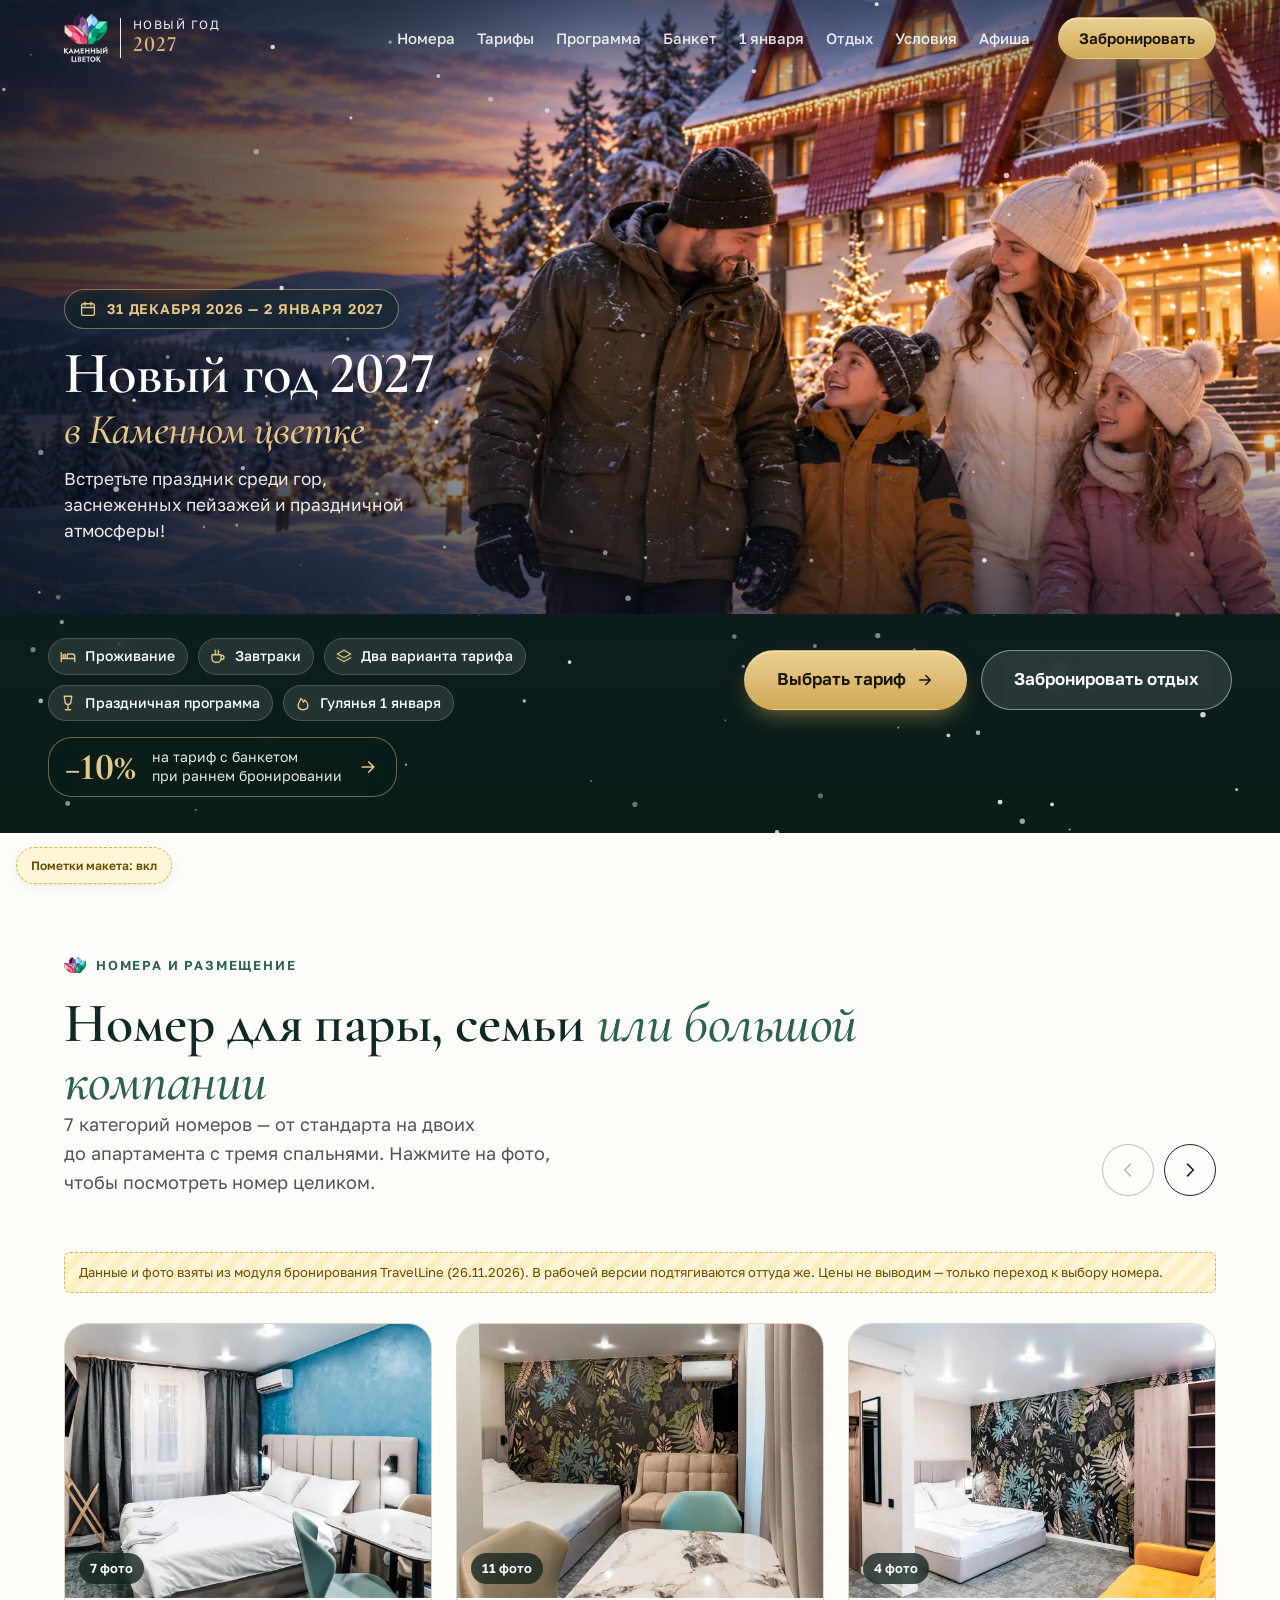
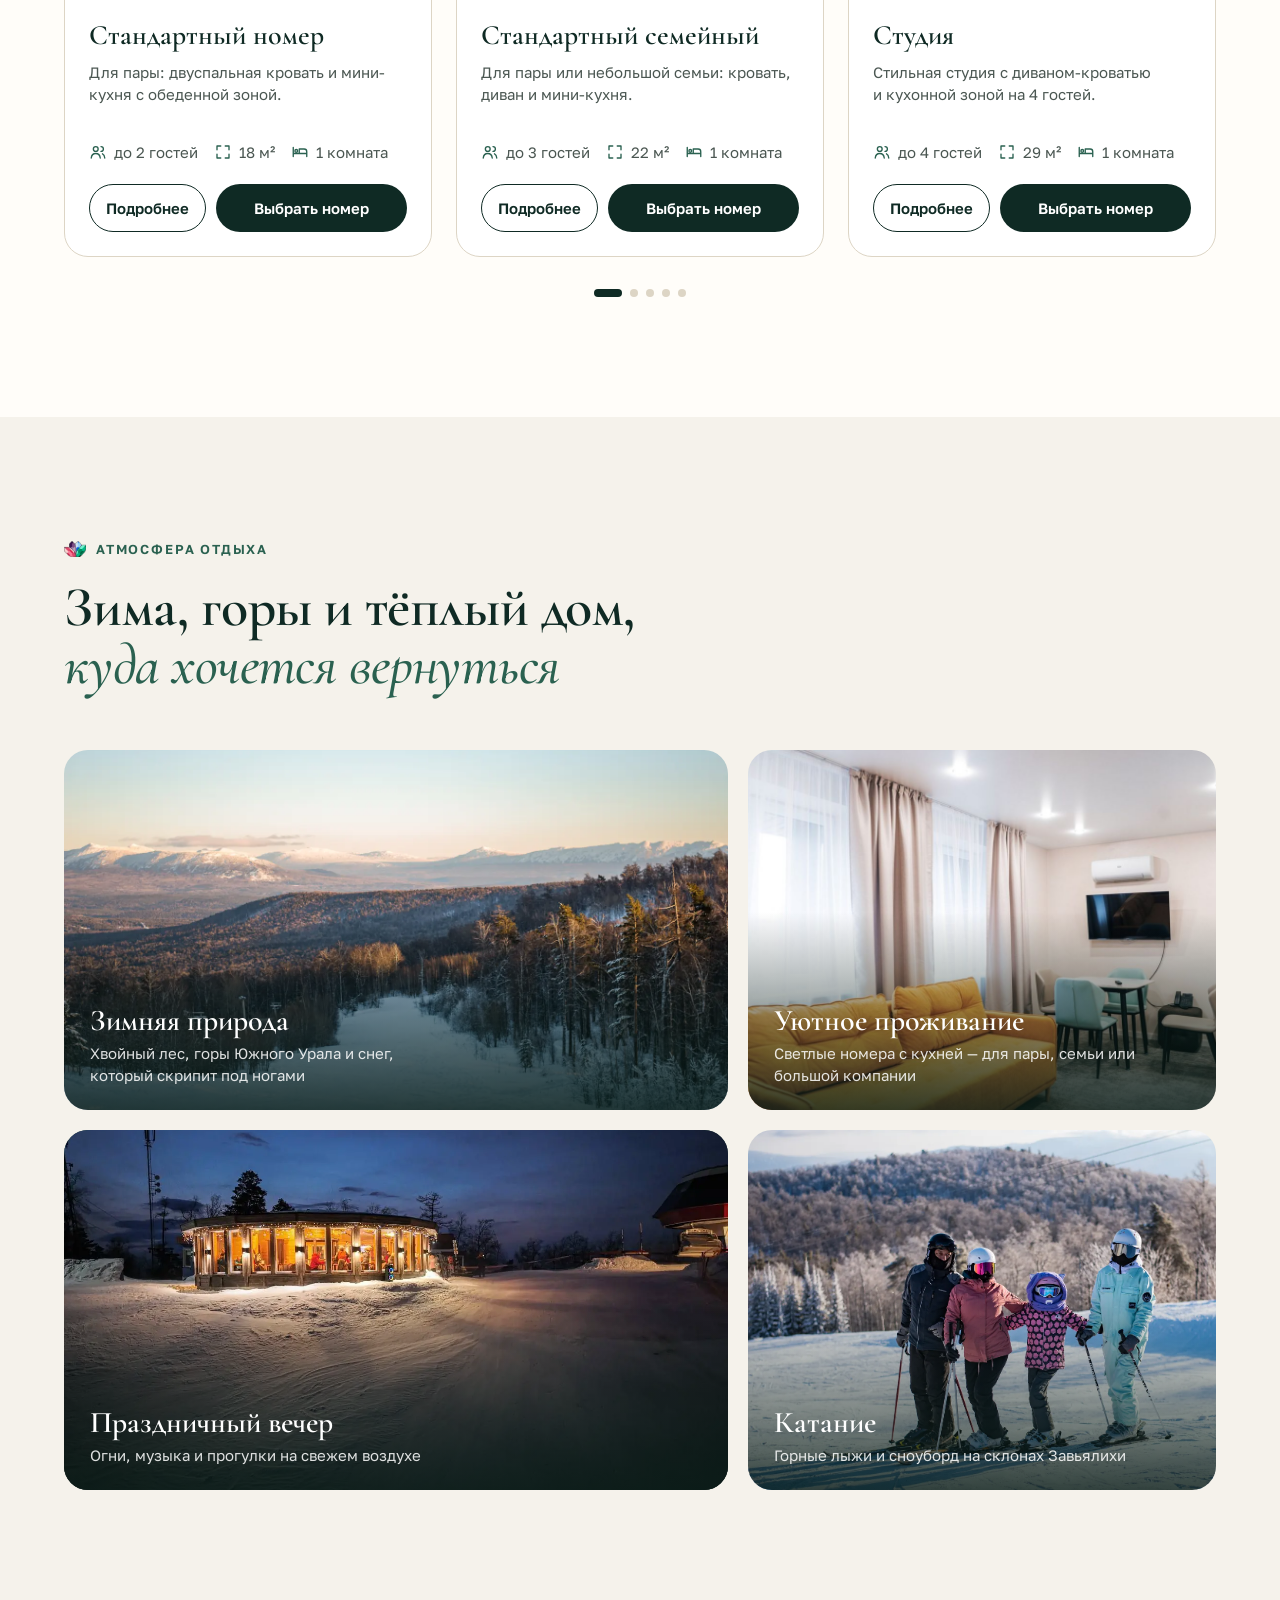
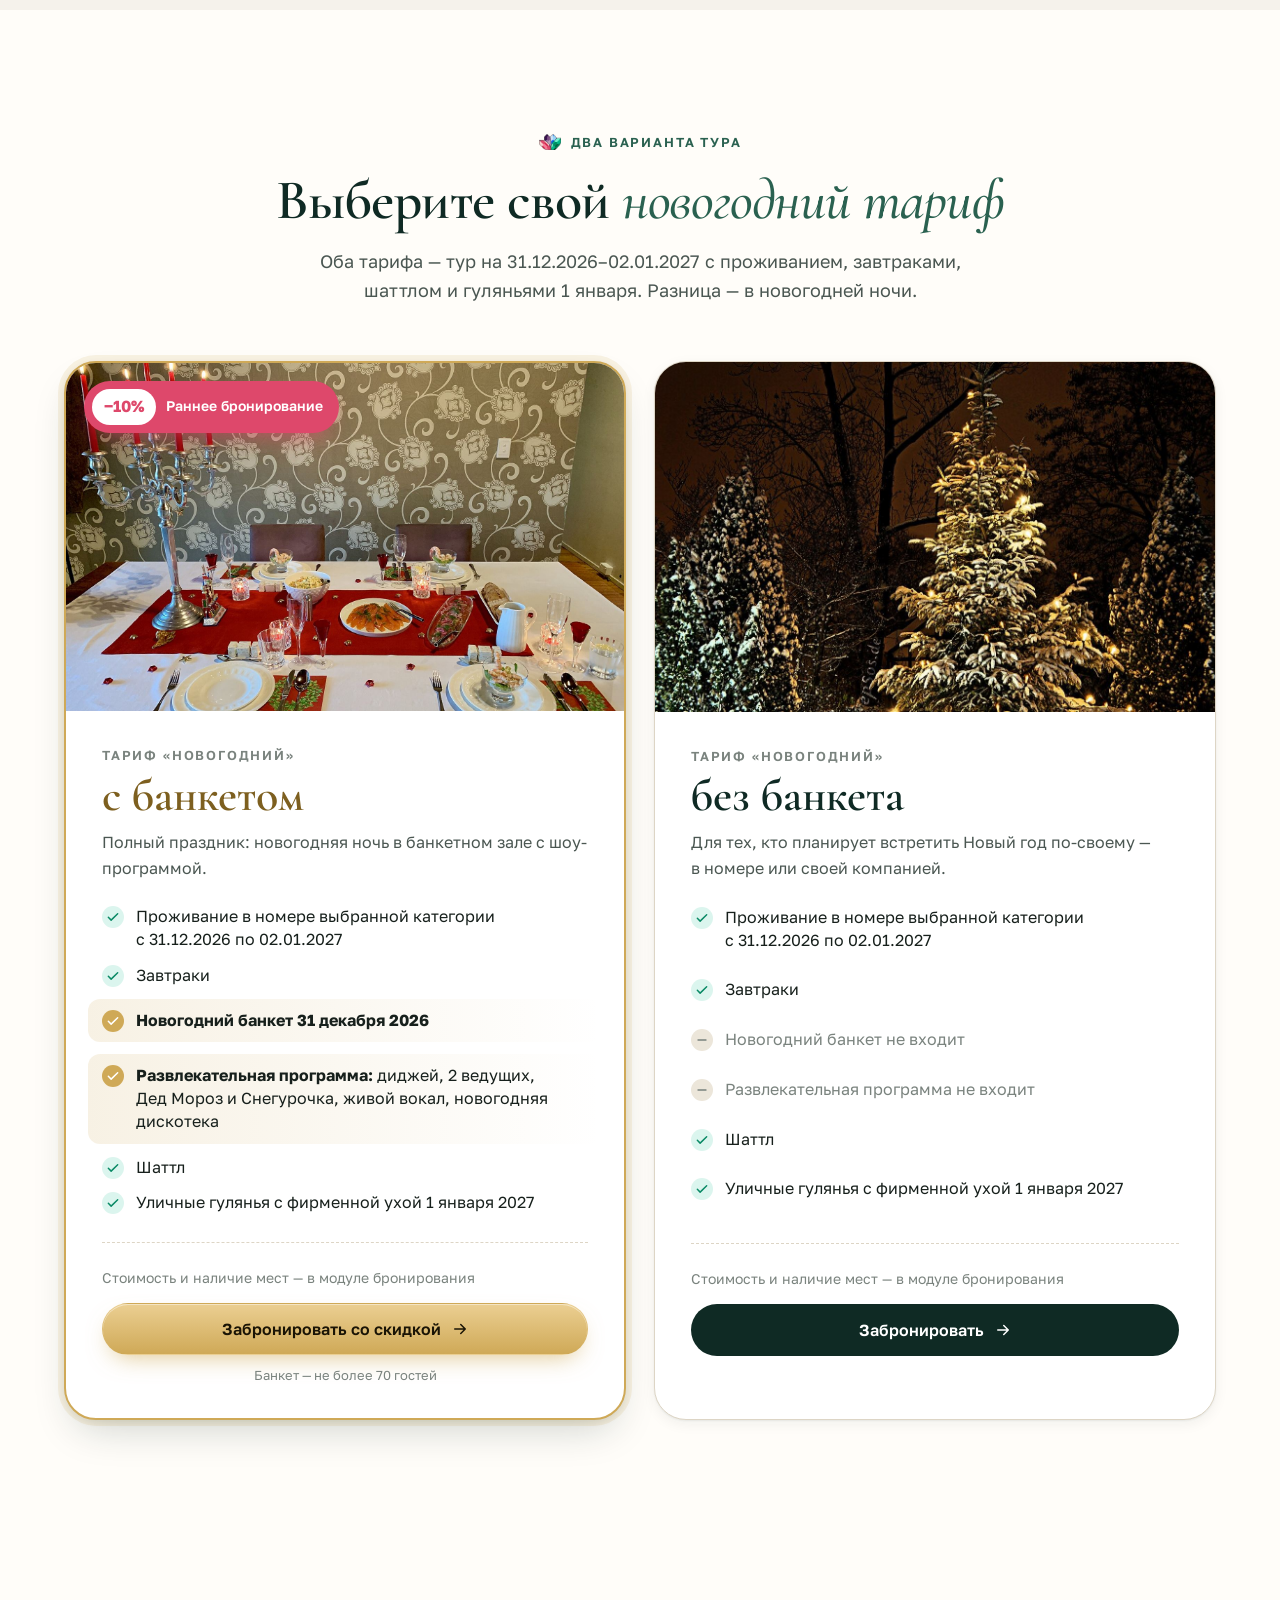
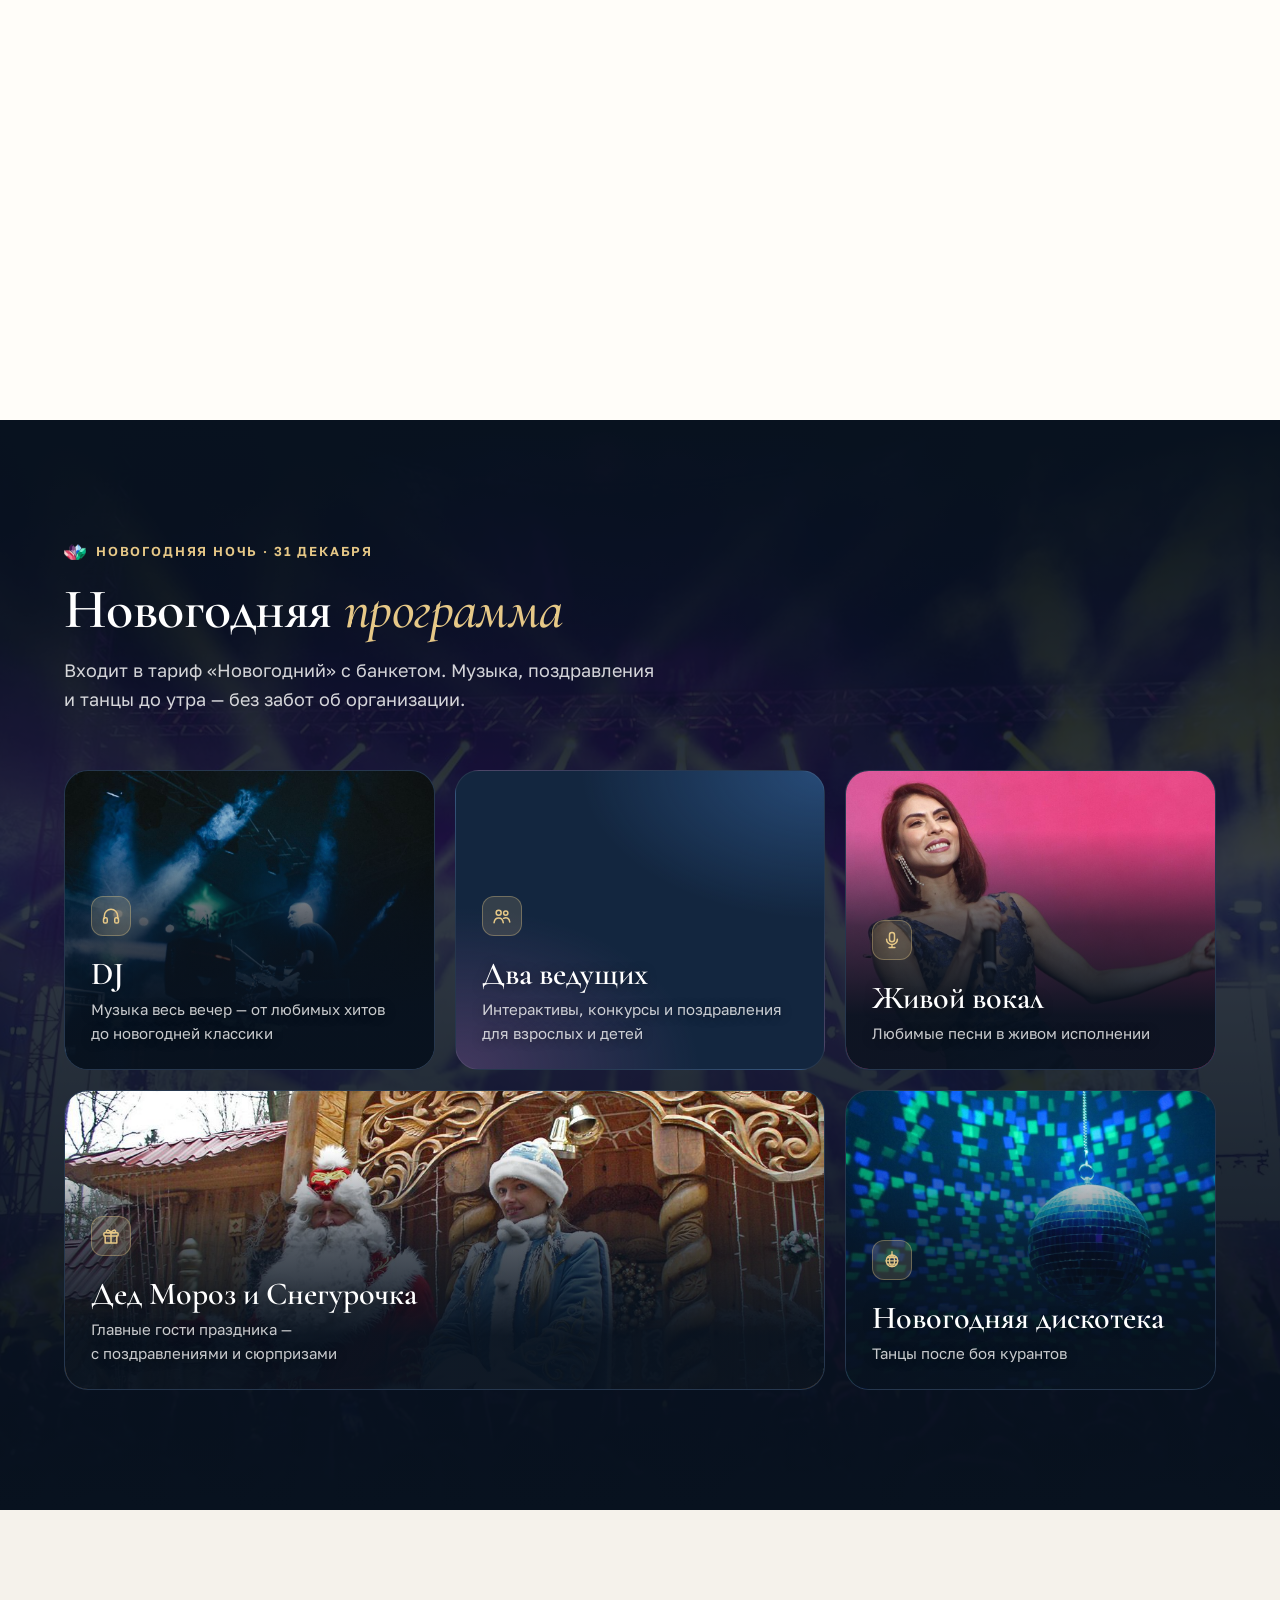
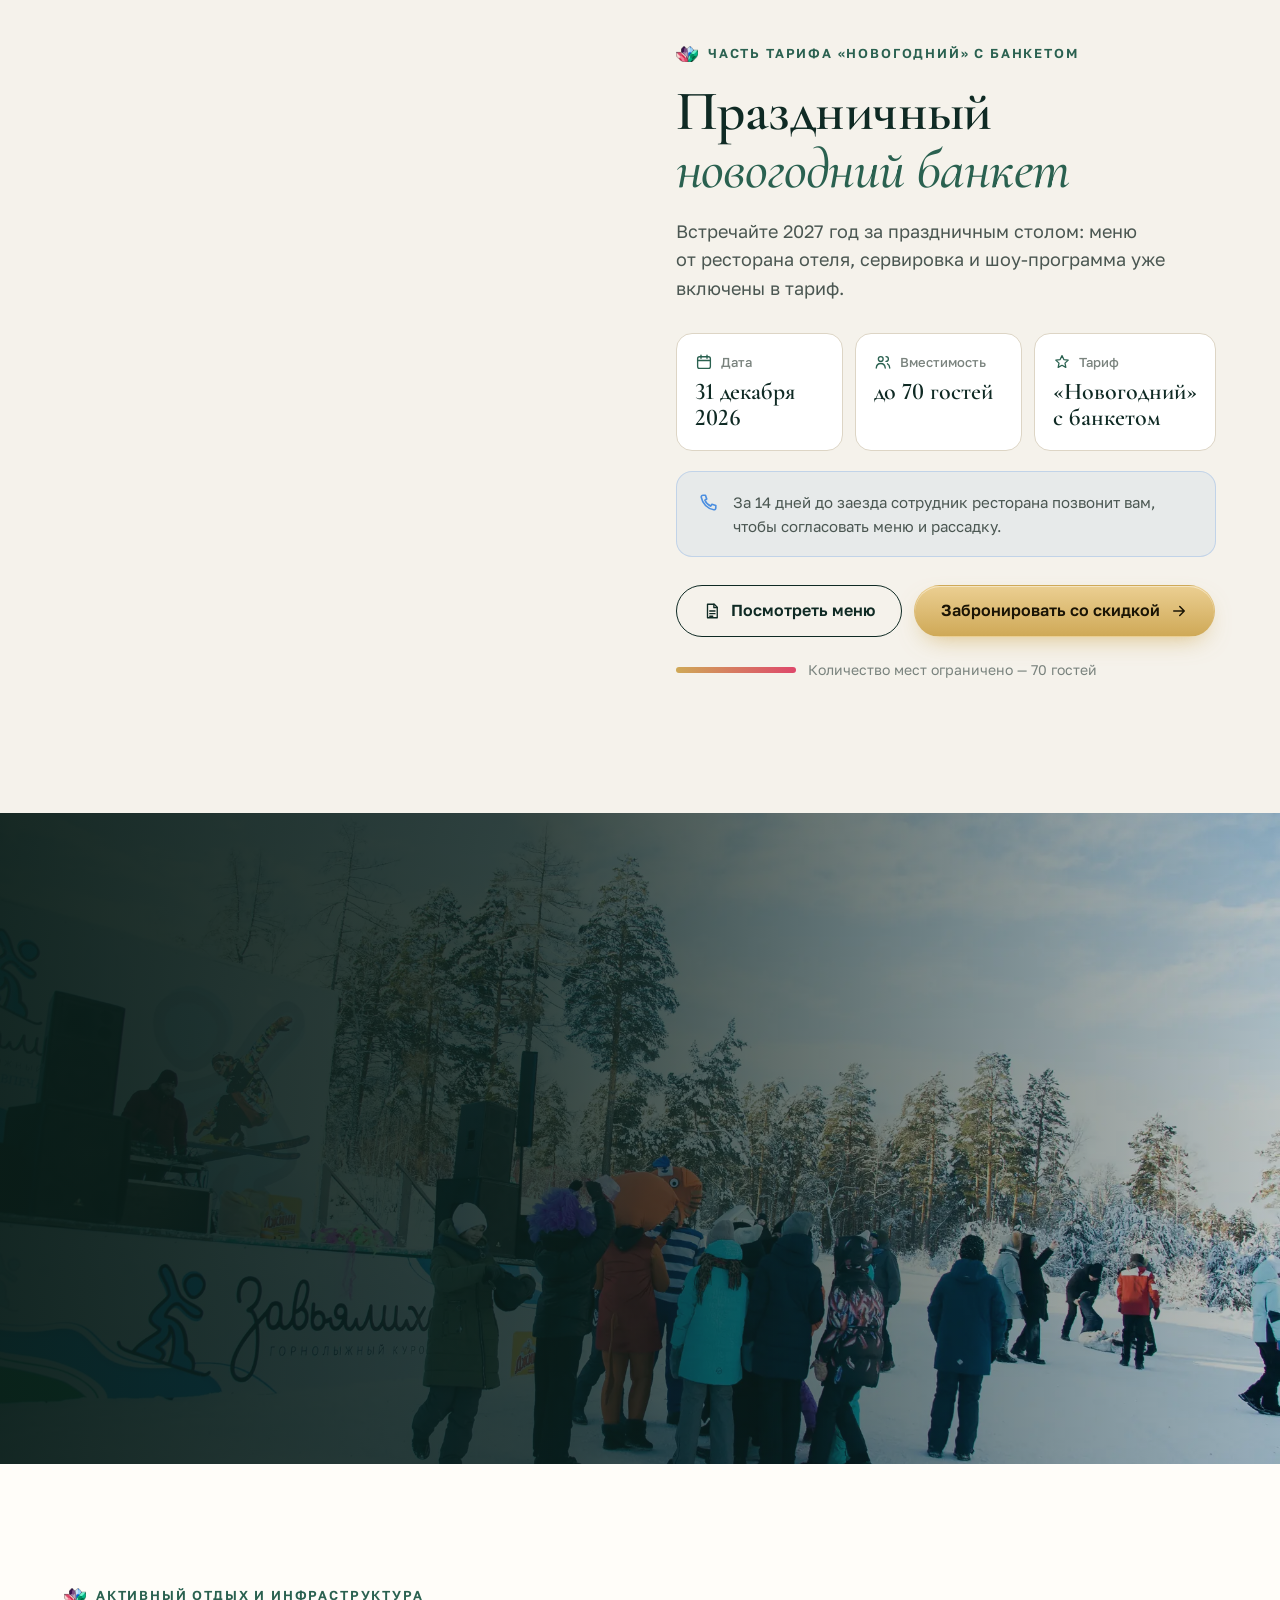
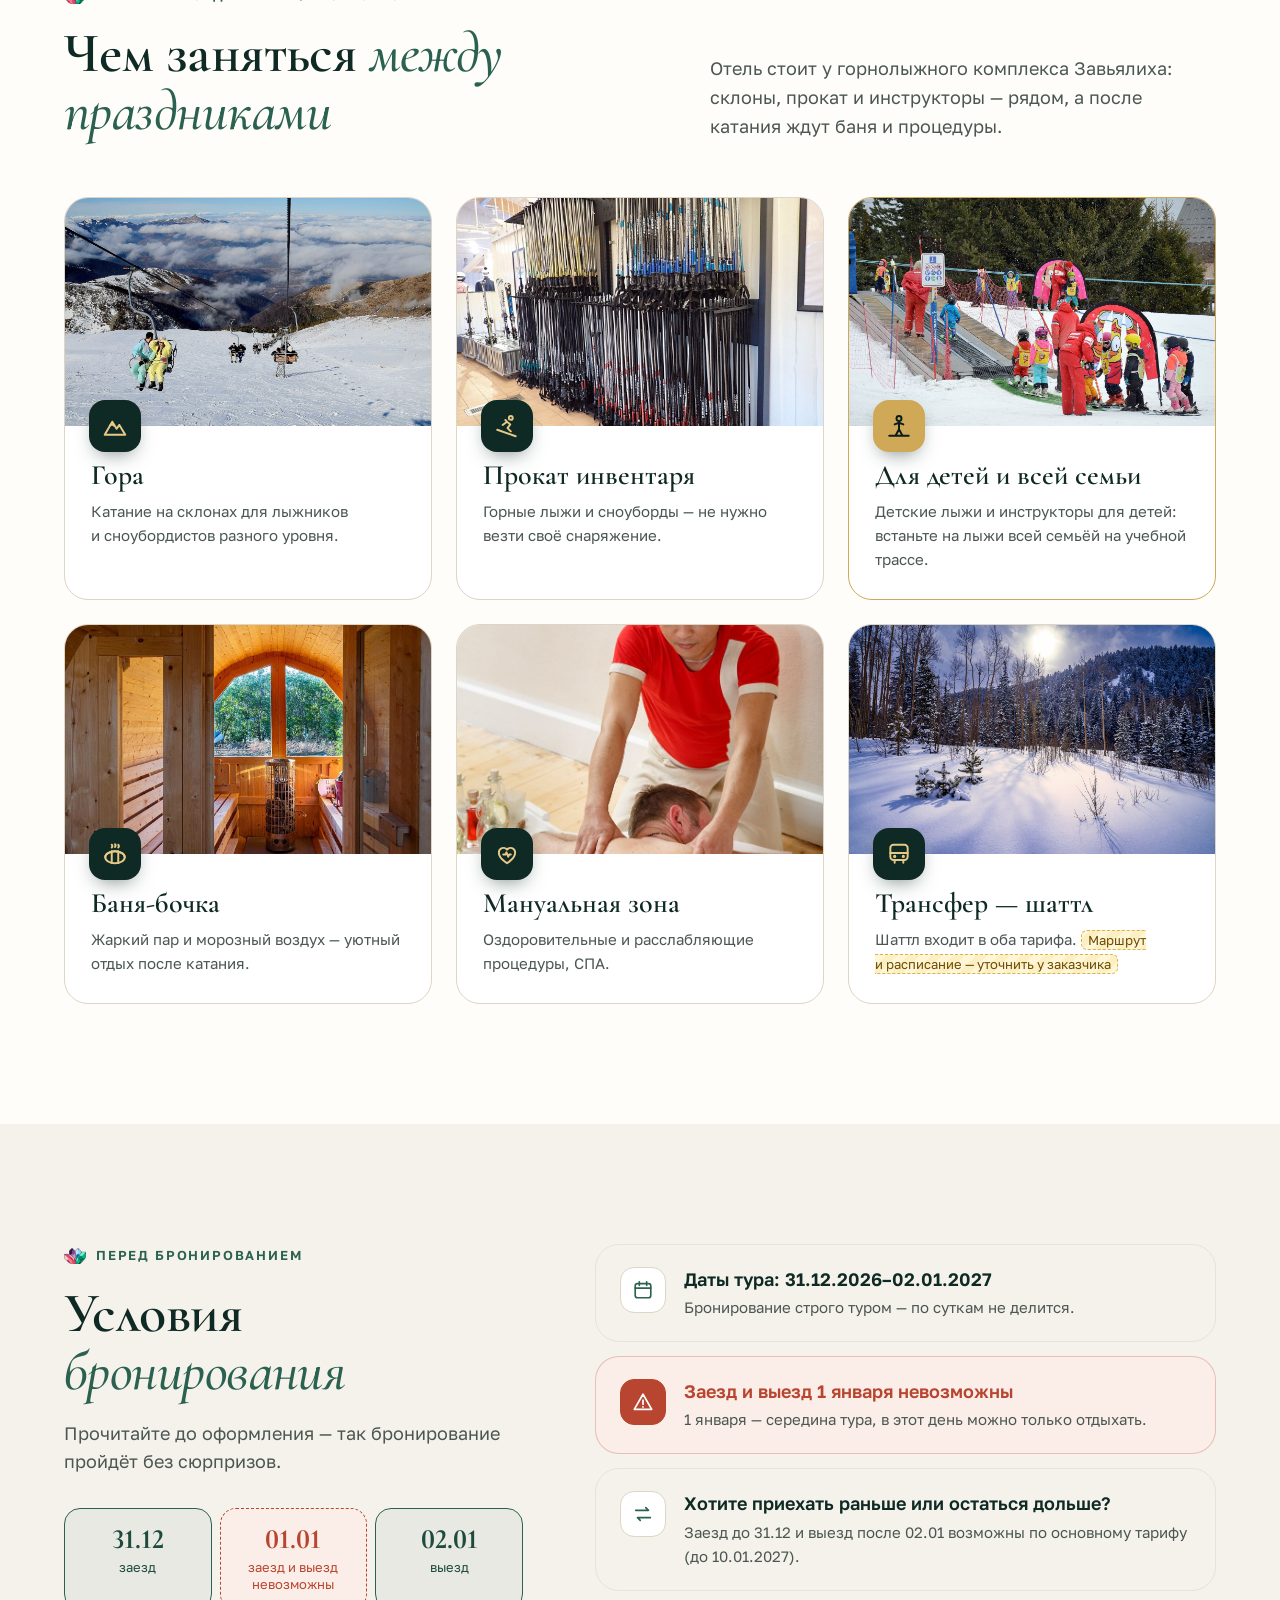
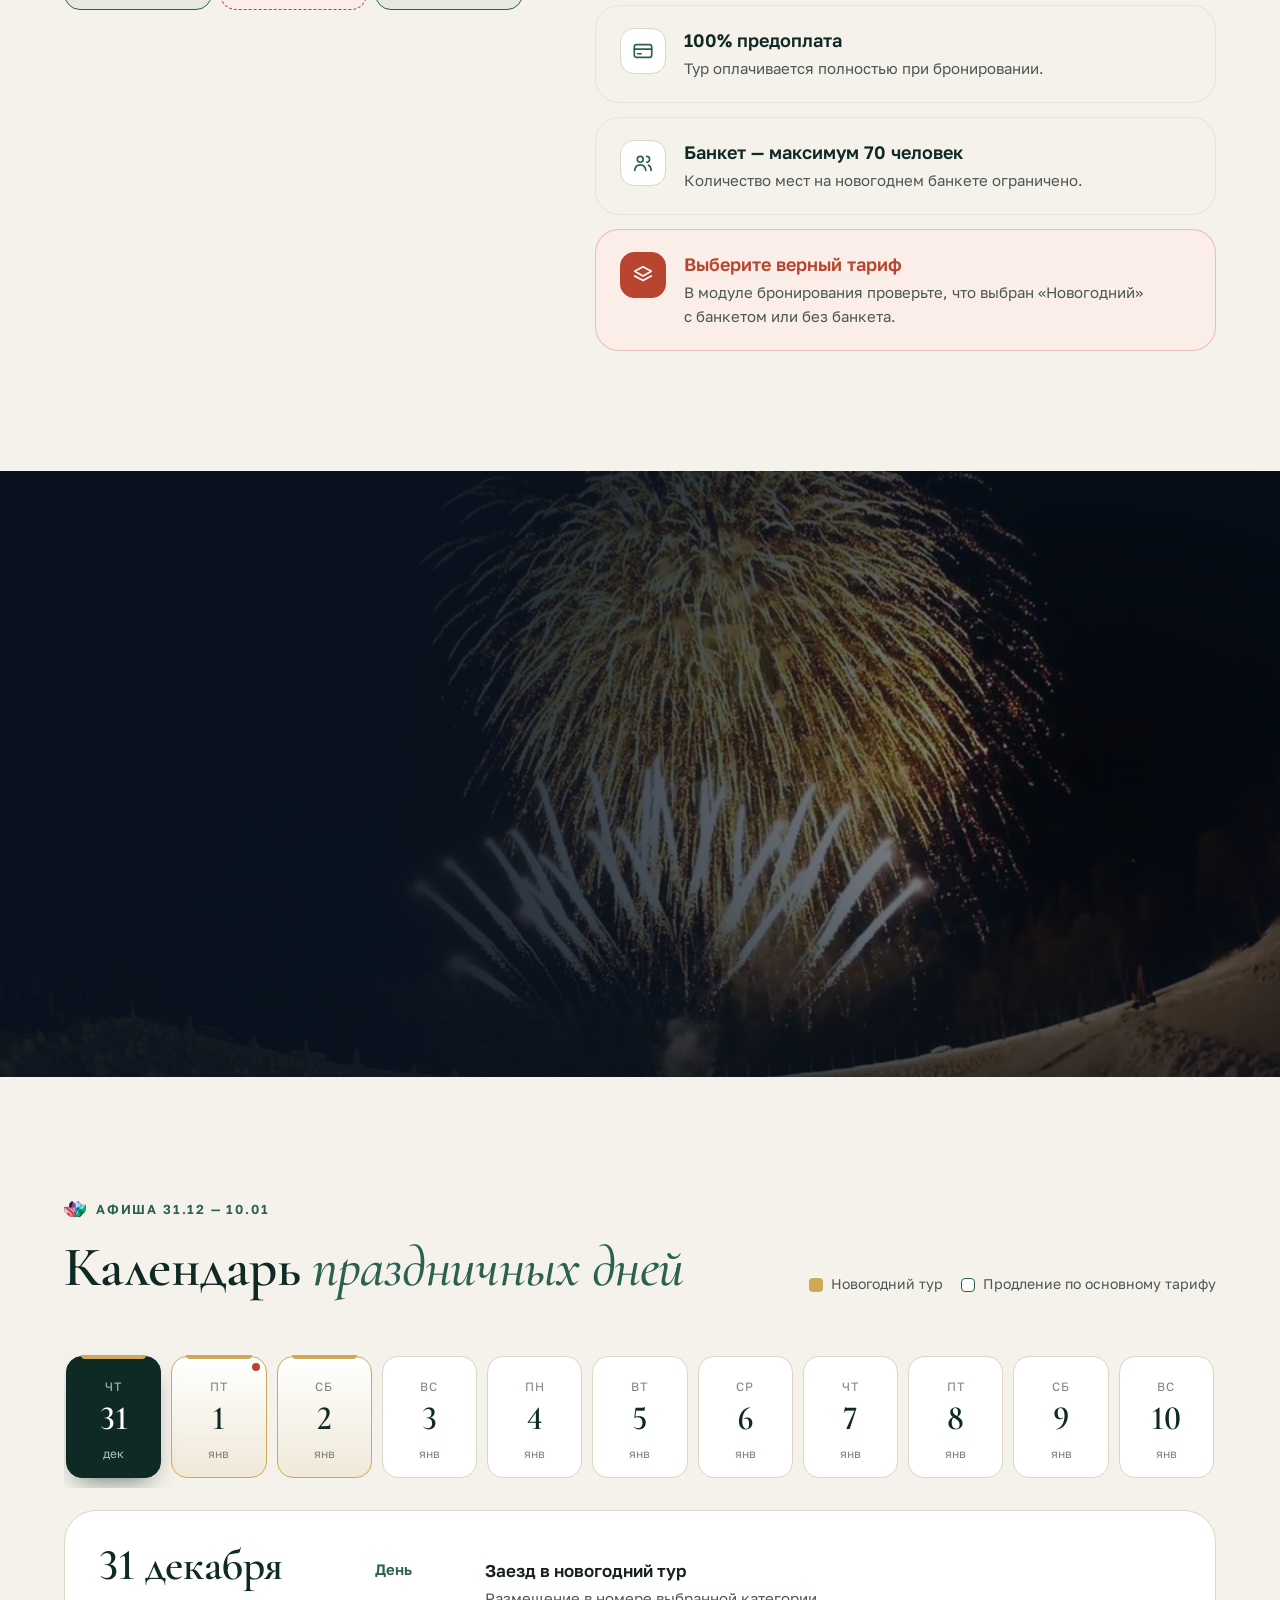
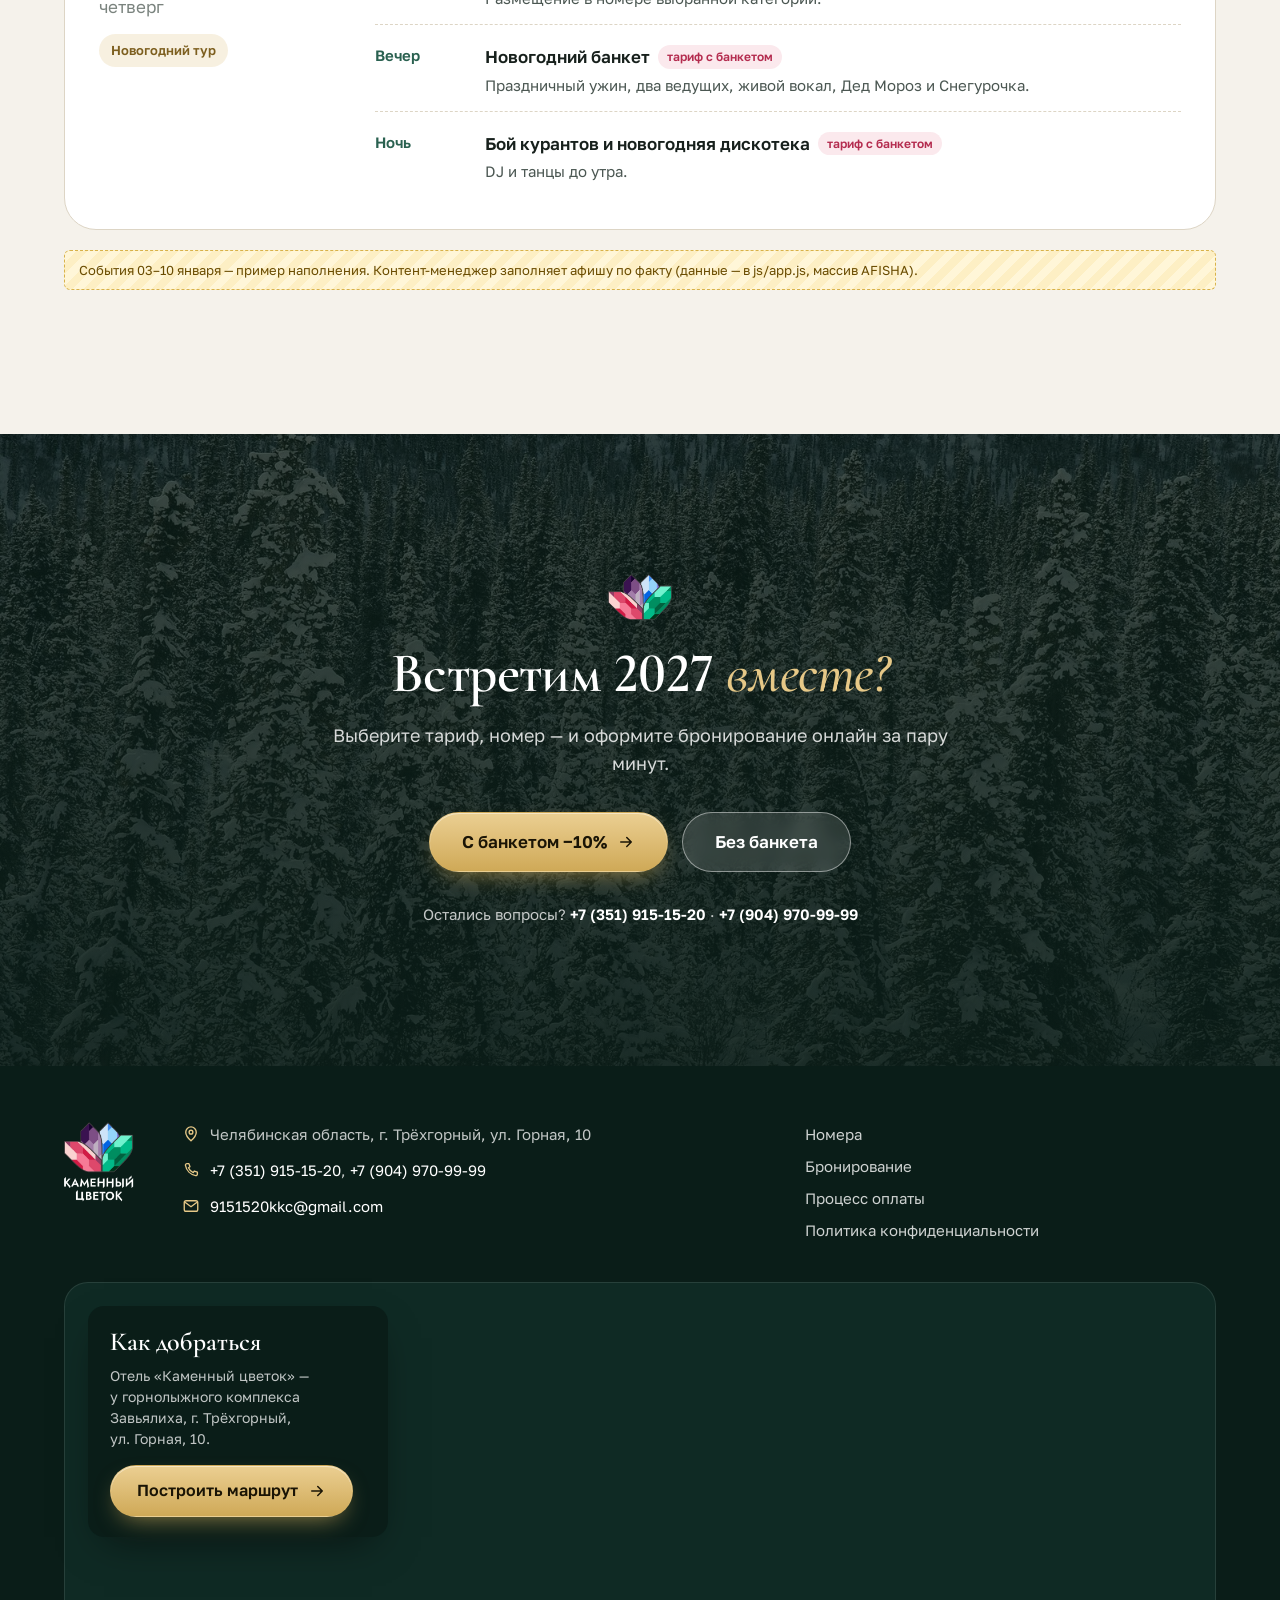
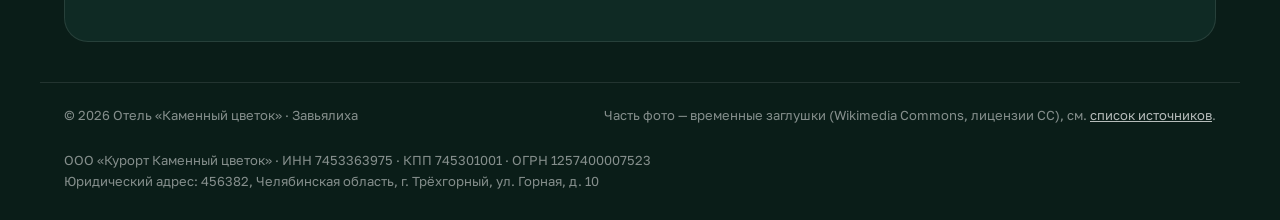
==== commit a419006d: "v1: большой первый экран — фото на всю ширину; на телефоне вся семья в кадре Co-Authored-By: Claude " ====
--- a/index.html
+++ b/index.html
@@ -93,7 +93,7 @@
   <canvas class="hero__snow" id="snow" aria-hidden="true"></canvas>
   <div class="hero__poster">
     <picture>
-      <source media="(max-width:640px)" srcset="img/banner/ny-clean-mobile.webp" width="595" height="744">
+      <source media="(max-width:640px)" srcset="img/banner/ny-clean-mobile.webp" width="1073" height="744">
       <img src="img/banner/ny-clean-2113.webp" srcset="img/banner/ny-clean-1200.webp 1200w, img/banner/ny-clean-2113.webp 2113w" sizes="(max-width:1440px) 100vw, 1392px" width="2113" height="744" alt="Семья гуляет у заснеженного отеля «Каменный цветок» на закате" fetchpriority="high">
     </picture>
     <div class="hero__over">
--- a/css/styles.css
+++ b/css/styles.css
@@ -614,6 +614,31 @@
   .hero--banner .hero__actions{flex-direction:column;width:100%;flex-wrap:wrap}
   .hero--banner .hero__promo{width:100%}
 }
+
+/* Большой первый экран: фото на всю ширину, под прозрачной шапкой */
+.hero--banner{padding-top:0}
+.hero--banner .hero__poster{width:100%;margin:0;border-radius:0;box-shadow:none;height:clamp(560px,min(100svh - 120px,48vw),940px)}
+.hero--banner .hero__poster picture,.hero--banner .hero__poster img{display:block;width:100%;height:100%}
+.hero--banner .hero__poster img{object-fit:cover;object-position:100% 50%}
+.hero--banner .hero__poster::after{background:linear-gradient(180deg,rgba(8,18,31,.55) 0%,rgba(8,18,31,0) 22%),linear-gradient(90deg,rgba(8,18,31,.8) 0%,rgba(8,18,31,.5) 28%,rgba(8,18,31,0) 46%),linear-gradient(0deg,rgba(8,18,31,.6) 0%,rgba(8,18,31,0) 40%)}
+.hero--banner .hero__over{left:clamp(24px,5vw,96px);bottom:clamp(40px,5.5vw,96px);max-width:min(600px,38vw)}
+.hero--banner .hero__title{font-size:clamp(44px,4.6vw,84px)}
+.hero--banner .hero__dates{font-size:14px;padding:8px 14px}
+@media (max-width:1024px){
+  .hero--banner .hero__poster{height:clamp(480px,min(100svh - 150px,80vw),760px)}
+  .hero--banner .hero__poster::after{background:linear-gradient(180deg,rgba(8,18,31,.55) 0%,rgba(8,18,31,0) 22%),linear-gradient(0deg,rgba(8,18,31,.9) 0%,rgba(8,18,31,.55) 38%,rgba(8,18,31,0) 62%)}
+  .hero--banner .hero__over{right:24px;max-width:640px}
+}
+@media (max-width:640px){ /* телефон: вся семья в кадре, текст под фото */
+  .hero--banner{padding-top:0}
+  .hero--banner .hero__poster{width:100%;border-radius:0;height:auto;overflow:visible;background:none}
+  .hero--banner .hero__poster picture{position:relative;height:auto;padding-top:calc(var(--hdr) - 16px);background:linear-gradient(180deg,#1b2347,#202a52)}
+  .hero--banner .hero__poster img{height:auto;aspect-ratio:1073/744;object-position:50% 50%}
+  .hero--banner .hero__poster::after{display:none}
+  .hero--banner .hero__poster picture::after{content:"";position:absolute;inset:0;pointer-events:none;background:linear-gradient(180deg,rgba(27,35,71,1) 0%,rgba(27,35,71,0) calc(var(--hdr) + 40px)),linear-gradient(0deg,var(--night-900) 0%,rgba(8,18,31,0) 30%)}
+  .hero--banner .hero__over{position:relative;left:auto;right:auto;bottom:auto;max-width:none;padding:6px 18px 0;margin-top:-28px}
+  .hero--banner .hero__title{font-size:44px}
+}
 @media (prefers-reduced-motion:reduce){.hero__poster img{animation:none}}
 .ftr__bottom .ftr__legal{flex-basis:100%;order:3;line-height:1.6}
 
